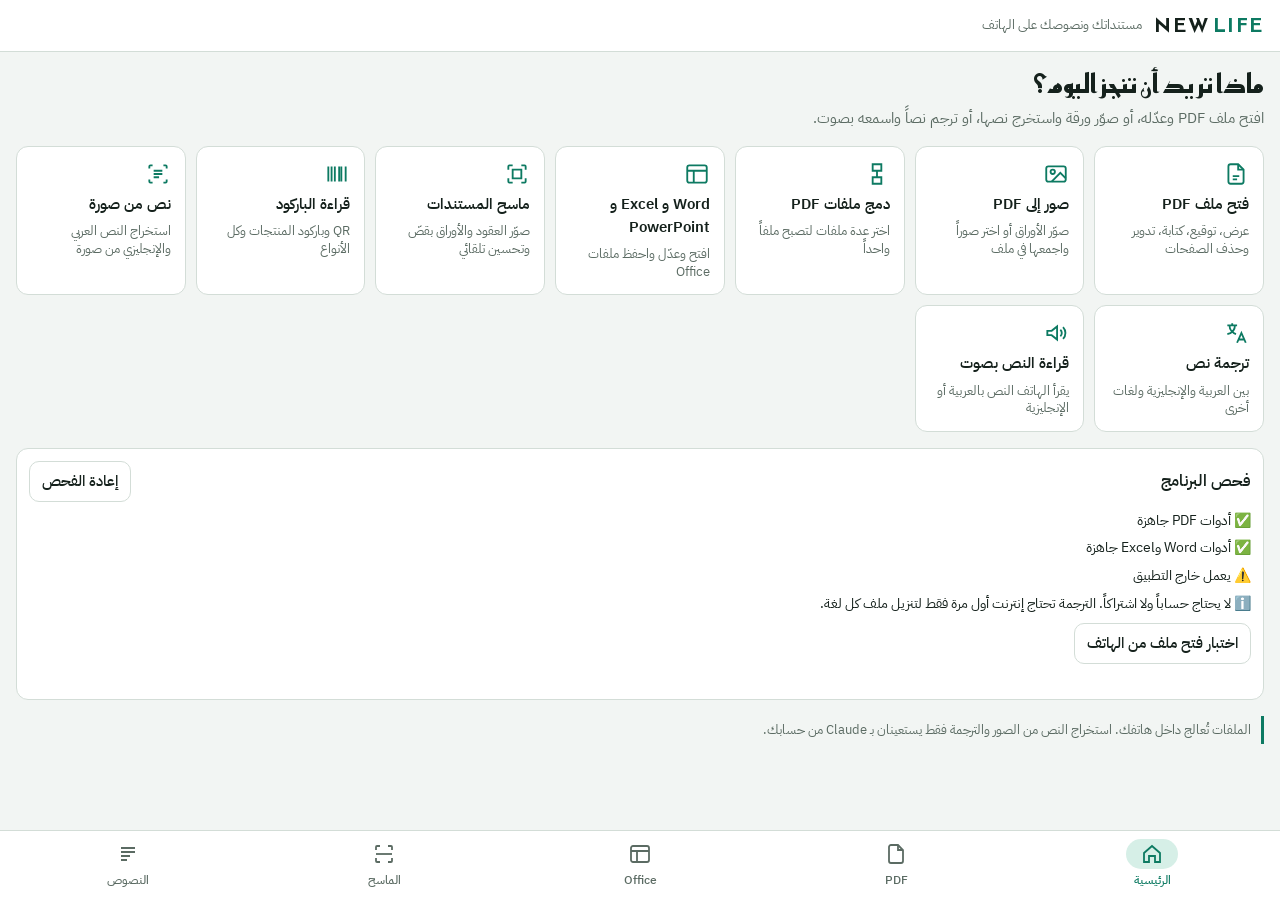
==== app/src/main/assets/web/index.html @ 7cd56fe1 "Add files via upload" ====
<!doctype html><html lang="ar" dir="rtl"><head><meta charset="utf-8"><meta name="viewport" content="width=device-width,initial-scale=1,viewport-fit=cover"><style>:root{padding-top:env(safe-area-inset-top,0px);padding-bottom:env(safe-area-inset-bottom,0px)}body{margin:0}img{max-width:100%}[hidden]{display:none!important}</style></head><body><title>NEW LIFE Mobile</title>
<link rel="stylesheet" href="fonts/fonts.css">
<style>
/* Layout: one-screen app shell — sticky header, scrolling workspace, bottom tab bar (thumb reach) */
:root{
  --bg:#f2f5f3; --surface:#ffffff; --sunken:#e6ece8; --line:#d3ddd7;
  --fg:#15211c; --muted:#5b6b63; --accent:#0d7a62; --accent-fg:#ffffff; --accent-soft:#d6efe7;
  --danger:#b4232c; --page-shadow:0 1px 3px rgba(16,40,30,.18);
  --f-display:"Reem Kufi","IBM Plex Sans Arabic",Tahoma,sans-serif;
  --f-body:"IBM Plex Sans Arabic","Segoe UI",Tahoma,Arial,sans-serif;
  --r:12px;
}
@media (prefers-color-scheme: dark){:root:not([data-theme="light"]){
  --bg:#0d1412; --surface:#16201d; --sunken:#1d2a26; --line:#2b3a35;
  --fg:#e6efeb; --muted:#97a9a1; --accent:#3cc3a3; --accent-fg:#06130f; --accent-soft:#163b31;
  --danger:#ff6b72; --page-shadow:0 1px 4px rgba(0,0,0,.6); color-scheme:dark}}
:root[data-theme="dark"]{
  --bg:#0d1412; --surface:#16201d; --sunken:#1d2a26; --line:#2b3a35;
  --fg:#e6efeb; --muted:#97a9a1; --accent:#3cc3a3; --accent-fg:#06130f; --accent-soft:#163b31;
  --danger:#ff6b72; --page-shadow:0 1px 4px rgba(0,0,0,.6); color-scheme:dark}
*,*::before,*::after{box-sizing:border-box}
html,body{height:100%}
body{direction:rtl;background:var(--bg);color:var(--fg);font-family:var(--f-body);font-size:15px;line-height:1.55;
  display:flex;flex-direction:column;overflow:hidden}
body::before{content:"";position:fixed;inset:0 0 auto;height:env(safe-area-inset-top,0px);z-index:10;background:var(--surface)}
button,input,select,textarea{font:inherit;color:inherit}
button{cursor:pointer}
:focus-visible{outline:2px solid var(--accent);outline-offset:2px}
.gut{padding-left:max(16px,env(safe-area-inset-left,0px));padding-right:max(16px,env(safe-area-inset-right,0px))}

header.top{position:sticky;top:env(safe-area-inset-top,0px);z-index:5;background:var(--surface);border-bottom:1px solid var(--line);
  padding-block:10px;display:flex;align-items:center;gap:12px}
.brand{font-family:var(--f-display);font-weight:700;font-size:20px;letter-spacing:.06em;white-space:nowrap}
.brand b{color:var(--accent);font-weight:700}
.top .sub{color:var(--muted);font-size:13px;min-width:0;overflow:hidden;text-overflow:ellipsis;white-space:nowrap;flex:1}

main{flex:1;overflow-y:auto;overflow-x:hidden;-webkit-overflow-scrolling:touch}
section.view{padding-block:16px 24px;display:flex;flex-direction:column;gap:16px}
h1{font-family:var(--f-display);font-weight:700;font-size:26px;line-height:1.25;margin:0;text-wrap:balance}
h2{font-size:16px;font-weight:600;margin:0}
.lead{color:var(--muted);margin:0;max-width:60ch}

nav.tabs{display:flex;background:var(--surface);border-top:1px solid var(--line);
  padding-bottom:env(safe-area-inset-bottom,0px);padding-left:env(safe-area-inset-left,0px);padding-right:env(safe-area-inset-right,0px)}
nav.tabs button{flex:1;border:0;background:none;padding:8px 4px 10px;display:flex;flex-direction:column;align-items:center;gap:2px;
  color:var(--muted);font-size:12px;font-weight:500}
nav.tabs button svg{width:24px;height:24px}
nav.tabs button[aria-selected="true"]{color:var(--accent)}
nav.tabs button[aria-selected="true"] .ic{background:var(--accent-soft)}
nav.tabs .ic{display:grid;place-items:center;width:52px;height:30px;border-radius:15px}

.grid{display:grid;grid-template-columns:repeat(auto-fill,minmax(150px,1fr));gap:10px}
.tile{display:flex;flex-direction:column;align-items:flex-start;gap:6px;text-align:start;background:var(--surface);border:1px solid var(--line);
  border-radius:var(--r);padding:14px;min-height:96px}
.tile svg{width:26px;height:26px;color:var(--accent)}
.tile strong{font-weight:600;font-size:15px}
.tile span{color:var(--muted);font-size:12.5px;line-height:1.4}
.tile:active{background:var(--sunken)}
.note{font-size:13px;color:var(--muted);border-inline-start:3px solid var(--accent);padding:4px 10px;margin:0}

.btn{border:1px solid var(--line);background:var(--surface);border-radius:10px;padding:8px 12px;display:inline-flex;align-items:center;gap:6px;
  font-weight:500;min-height:40px;white-space:nowrap}
.btn svg{width:18px;height:18px}
.btn.primary{background:var(--accent);color:var(--accent-fg);border-color:var(--accent)}
.btn.danger{color:var(--danger)}
.btn:disabled{opacity:.45;cursor:default}
.row{display:flex;flex-wrap:wrap;gap:8px;align-items:center}
.scrollrow{display:flex;gap:8px;overflow-x:auto;padding-bottom:2px;scrollbar-width:none}
.scrollrow::-webkit-scrollbar{display:none}

/* PDF workspace */
.docbar{position:sticky;top:0;z-index:4;background:var(--bg);padding-block:10px;display:flex;flex-direction:column;gap:8px;border-bottom:1px solid var(--line)}
.docmeta{display:flex;justify-content:space-between;gap:8px;font-size:13px;color:var(--muted);font-variant-numeric:tabular-nums}
.docmeta strong{color:var(--fg);font-weight:600;min-width:0;overflow:hidden;text-overflow:ellipsis;white-space:nowrap}
.pages{display:flex;flex-direction:column;gap:18px;padding-block:16px 120px;align-items:center}
.pg{position:relative;width:100%;max-width:820px}
.pg .sheet{position:relative;background:#fff;box-shadow:var(--page-shadow);border-radius:3px;overflow:hidden;width:100%;touch-action:pan-y}
.pg canvas{display:block;width:100%;height:auto}
.pg .ph{width:100%;background:var(--sunken)}
.pg .cap{display:flex;justify-content:space-between;align-items:center;margin-top:6px;font-size:12.5px;color:var(--muted);font-variant-numeric:tabular-nums}
.pg .pick{display:flex;align-items:center;gap:6px}
.pg .pick input{width:20px;height:20px;accent-color:var(--accent)}
.pg.selected .sheet{outline:3px solid var(--accent);outline-offset:2px}
.placing .sheet{cursor:crosshair}
.ov{position:absolute;border:1.5px dashed var(--accent);touch-action:none}
.ov img{width:100%;height:100%;display:block;pointer-events:none}
.ov .x,.ov .rs{position:absolute;width:26px;height:26px;border-radius:13px;background:var(--accent);color:var(--accent-fg);border:0;
  display:grid;place-items:center;font-size:15px;line-height:1;padding:0}
.ov .x{top:-13px;left:-13px}
.ov .rs{bottom:-13px;right:-13px;cursor:nwse-resize;touch-action:none}

.floatbar{position:fixed;left:0;right:0;bottom:calc(66px + env(safe-area-inset-bottom,0px));z-index:6;display:flex;justify-content:center;pointer-events:none}
.floatbar>div{pointer-events:auto;background:var(--surface);border:1px solid var(--line);border-radius:16px;box-shadow:0 6px 24px rgba(0,0,0,.18);
  padding:8px;display:flex;gap:6px;flex-wrap:wrap;justify-content:center;max-width:calc(100% - 32px)}
.floatbar .lbl{align-self:center;font-size:13px;color:var(--muted);padding-inline:6px}

.empty{display:flex;flex-direction:column;align-items:center;text-align:center;gap:12px;padding:40px 8px;color:var(--muted)}
.empty svg{width:64px;height:64px;color:var(--accent)}

/* Text workspace */
.pane{display:flex;flex-direction:column;gap:8px;background:var(--surface);border:1px solid var(--line);border-radius:var(--r);padding:12px}
.pane header{display:flex;justify-content:space-between;align-items:center;gap:8px}
.pane .tag{font-size:12px;color:var(--muted)}
textarea{width:100%;min-height:180px;resize:vertical;border:1px solid var(--line);border-radius:10px;background:var(--bg);padding:10px 12px;line-height:1.7;font-size:16px}
select,input[type=text],input[type=number]{border:1px solid var(--line);background:var(--surface);border-radius:10px;padding:8px 10px;min-height:40px;max-width:100%}
.status{font-size:13px;color:var(--muted);min-height:1.2em}

/* Sheets / dialogs */
.scrim{position:fixed;inset:0;background:rgba(5,15,11,.45);z-index:20;display:flex;align-items:flex-end;justify-content:center}
.sheetdlg{background:var(--surface);width:100%;max-width:640px;border-radius:18px 18px 0 0;max-height:88%;overflow:auto;
  padding-block:16px calc(16px + env(safe-area-inset-bottom,0px));display:flex;flex-direction:column;gap:14px}
.sheetdlg .grab{width:42px;height:5px;border-radius:3px;background:var(--line);align-self:center}
.sheetdlg .acts{display:flex;gap:8px;justify-content:flex-end;flex-wrap:wrap}
.toolgrid{display:grid;grid-template-columns:repeat(auto-fill,minmax(130px,1fr));gap:8px}
.toolgrid button{display:flex;flex-direction:column;gap:4px;align-items:flex-start;text-align:start;border:1px solid var(--line);
  background:var(--bg);border-radius:12px;padding:10px 12px;min-height:72px}
.toolgrid button svg{width:22px;height:22px;color:var(--accent)}
.toolgrid button small{color:var(--muted);font-size:11.5px;line-height:1.35}
.field{display:flex;flex-direction:column;gap:4px;font-size:13px;color:var(--muted)}
.field>*:not(span){color:var(--fg)}
.pad{background:#fff;border:1px dashed var(--line);border-radius:12px;width:100%;height:200px;touch-action:none;display:block}
.swatches{display:flex;gap:8px}
.swatches button{width:34px;height:34px;border-radius:17px;border:2px solid var(--line)}
.swatches button[aria-pressed="true"]{border-color:var(--fg)}

.toast{position:fixed;left:50%;transform:translateX(-50%);top:calc(64px + env(safe-area-inset-top,0px));z-index:30;background:var(--fg);color:var(--bg);
  padding:10px 16px;border-radius:12px;font-size:14px;max-width:calc(100% - 32px);box-shadow:0 6px 20px rgba(0,0,0,.25)}
.busy{position:fixed;inset:0;z-index:40;background:rgba(5,15,11,.5);display:grid;place-items:center}
.busy div{background:var(--surface);border-radius:14px;padding:18px 22px;display:flex;gap:12px;align-items:center;max-width:80%}
.spin{width:22px;height:22px;border-radius:50%;border:3px solid var(--accent-soft);border-top-color:var(--accent);animation:sp 0.8s linear infinite}
@keyframes sp{to{transform:rotate(360deg)}}
@media (prefers-reduced-motion:reduce){.spin{animation-duration:3s}}
.sr{position:absolute;width:1px;height:1px;overflow:hidden;clip:rect(0 0 0 0)}
.ov.on{border-style:solid;box-shadow:0 0 0 3px var(--accent-soft)}
.ov:not(.on) .x,.ov:not(.on) .rs,.ov:not(.on) .rt{display:none}
.ov .rt{position:absolute;width:26px;height:26px;border-radius:13px;background:var(--accent);color:var(--accent-fg);border:0;display:grid;place-items:center;font-size:15px;padding:0;
  top:-34px;left:50%;margin-left:-13px;touch-action:none;cursor:grab}
.segs{display:flex;background:var(--sunken);border-radius:12px;padding:3px;gap:3px}
.segs button{flex:1;border:0;background:none;border-radius:9px;padding:8px 4px;font-weight:500;font-size:14px;color:var(--muted)}
.segs button[aria-selected="true"]{background:var(--surface);color:var(--fg);box-shadow:0 1px 2px rgba(0,0,0,.12)}
.sigs{display:grid;grid-template-columns:repeat(auto-fill,minmax(130px,1fr));gap:8px}
.sigitem{position:relative;background:#fff;border:1.5px solid var(--line);border-radius:12px;height:76px;display:grid;place-items:center;padding:8px}
.sigitem img{max-height:100%;max-width:100%}
.sigitem.on{border-color:var(--accent);box-shadow:0 0 0 3px var(--accent-soft)}
.sigitem .x{position:absolute;top:4px;left:4px;width:24px;height:24px;border-radius:12px;border:0;background:var(--sunken);color:var(--fg);padding:0}
.fonts{display:grid;grid-template-columns:repeat(auto-fill,minmax(140px,1fr));gap:8px}
.fonts button{background:#fff;border:1.5px solid var(--line);border-radius:12px;min-height:70px;font-size:30px;line-height:1.2;padding:6px;overflow:hidden}
.fonts button[aria-pressed="true"]{border-color:var(--accent);box-shadow:0 0 0 3px var(--accent-soft)}
.sigprev{background:#fff;border:1px dashed var(--line);border-radius:12px;min-height:90px;display:grid;place-items:center;color:#666;padding:8px}
.sigprev img{max-height:120px}
input[type=range]{accent-color:var(--accent);width:100%}
/* Office */
.wbar{position:sticky;top:0;z-index:3;background:var(--bg);padding-block:8px;display:flex;flex-direction:column;gap:8px;border-bottom:1px solid var(--line)}
.tb{display:flex;gap:4px;overflow-x:auto;scrollbar-width:none}
.tb::-webkit-scrollbar{display:none}
.tb button{min-width:40px;height:40px;border:1px solid var(--line);background:var(--surface);border-radius:9px;font-weight:600;padding:0 8px;white-space:nowrap}
.paper{background:#fff;color:#111;box-shadow:var(--page-shadow);border-radius:3px;padding:28px 22px;min-height:60vh;line-height:1.7;font-size:16px;outline:none;overflow-wrap:anywhere}
.paper img{max-width:100%;height:auto}
.paper table{border-collapse:collapse;width:100%;margin:8px 0}
.paper td,.paper th{border:1px solid #999;padding:4px 6px;min-width:40px}
.paper h1{font-size:24px;margin:.4em 0}.paper h2{font-size:20px;margin:.4em 0}
.gridwrap{overflow:auto;max-height:65vh;border:1px solid var(--line);border-radius:10px;background:var(--surface)}
#grid{border-collapse:collapse;font-size:14px;font-variant-numeric:tabular-nums}
#grid th{position:sticky;background:var(--sunken);color:var(--muted);font-weight:500;padding:4px 8px;border:1px solid var(--line);z-index:1}
#grid thead th{top:0}
#grid tbody th{right:0}
#grid td{border:1px solid var(--line);padding:6px 8px;min-width:84px;max-width:240px;white-space:pre-wrap;outline:none}
#grid td.n{text-align:left;direction:ltr}
#grid td:focus{box-shadow:inset 0 0 0 2px var(--accent);background:var(--accent-soft)}
#sheetTabs{display:flex;gap:6px;overflow-x:auto}
#sheetTabs button{border:1px solid var(--line);background:var(--surface);border-radius:8px;padding:6px 12px;white-space:nowrap}
#sheetTabs button[aria-selected="true"]{background:var(--accent);color:var(--accent-fg);border-color:var(--accent)}
.slides{display:flex;flex-direction:column;gap:16px}
.slide canvas{width:100%;height:auto;display:block;box-shadow:var(--page-shadow);border-radius:3px;background:#fff}
.slide .cap{margin-top:6px;font-size:12.5px;color:var(--muted)}
/* Scanner */
.scanpgs{display:grid;grid-template-columns:repeat(auto-fill,minmax(120px,1fr));gap:12px}
.scanpg canvas{width:100%;height:auto;display:block;background:#fff;box-shadow:var(--page-shadow);border-radius:3px}
.scanpg .cap{display:flex;justify-content:space-between;align-items:center;margin-top:6px;font-size:13px;color:var(--muted)}
.mini{width:30px;height:30px;border-radius:8px;border:1px solid var(--line);background:var(--surface);padding:0}
.crop{position:fixed;inset:0;z-index:25;background:#0b0f0e;color:#f2f5f3;display:flex;flex-direction:column;
  padding-top:env(safe-area-inset-top,0px);padding-bottom:env(safe-area-inset-bottom,0px)}
.crop .btn{background:#1c2422;border-color:#2e3936;color:#f2f5f3}
.crop .btn.primary{background:#3cc3a3;border-color:#3cc3a3;color:#06130f}
.crop .btn[aria-pressed="true"]{background:#3cc3a3;color:#06130f;border-color:#3cc3a3}
.crop-top{display:flex;justify-content:space-between;align-items:center;padding-block:10px}
.crop-stage{flex:1;position:relative;display:grid;place-items:center;min-height:0}
.crop-stage canvas,.crop-stage svg{grid-area:1/1}
.crop-stage svg{touch-action:none;overflow:visible}
.qpoly{fill:rgba(60,195,163,.18);stroke:#3cc3a3;stroke-width:2}
.qpt{fill:rgba(60,195,163,.35);stroke:#fff;stroke-width:3;cursor:grab}
.crop-bottom{padding-block:10px;display:flex;flex-direction:column;gap:6px}
.crop-hint{font-size:12.5px;color:#9fb0aa;text-align:center}
.bcres{background:var(--surface);border:1px solid var(--line);border-radius:var(--r);padding:12px;display:flex;flex-direction:column;gap:8px}
.bctext{font-size:17px;font-weight:500;overflow-wrap:anywhere;user-select:text}
.chip{display:inline-block;background:var(--accent-soft);color:var(--accent);font-weight:600;font-size:12px;padding:2px 10px;border-radius:20px}
.kv{display:flex;justify-content:space-between;gap:8px;font-size:14px;border-top:1px solid var(--line);padding-top:6px}
.kv span{color:var(--muted)}
.big{display:flex;gap:10px}
.big .btn{flex:1;min-height:56px;justify-content:center;font-size:16px}
</style>

<header class="top gut">
  <div class="brand">NEW <b>LIFE</b></div>
  <div class="sub" id="topSub">مستنداتك ونصوصك على الهاتف</div>
</header>

<main id="main">
  <!-- الرئيسية -->
  <section class="view gut" id="v-home" data-view="home">
    <div style="display:flex;flex-direction:column;gap:6px">
      <h1>ماذا تريد أن تنجز اليوم؟</h1>
      <p class="lead">افتح ملف PDF وعدّله، أو صوّر ورقة واستخرج نصها، أو ترجم نصاً واسمعه بصوت.</p>
    </div>
    <div class="grid">
      <button class="tile" data-act="openPdf"><svg viewBox="0 0 24 24" fill="none" stroke="currentColor" stroke-width="1.7"><path d="M14 3H7a2 2 0 0 0-2 2v14a2 2 0 0 0 2 2h10a2 2 0 0 0 2-2V8z"/><path d="M14 3v5h5"/><path d="M9 14h6M9 17h4"/></svg><strong>فتح ملف PDF</strong><span>عرض، توقيع، كتابة، تدوير وحذف الصفحات</span></button>
      <button class="tile" data-act="imagesToPdf"><svg viewBox="0 0 24 24" fill="none" stroke="currentColor" stroke-width="1.7"><rect x="3" y="5" width="18" height="14" rx="2"/><circle cx="9" cy="10" r="2"/><path d="m21 16-5-5-8 8"/></svg><strong>صور إلى PDF</strong><span>صوّر الأوراق أو اختر صوراً واجمعها في ملف</span></button>
      <button class="tile" data-act="mergePdf"><svg viewBox="0 0 24 24" fill="none" stroke="currentColor" stroke-width="1.7"><path d="M8 3h8v6H8zM8 15h8v6H8z"/><path d="M12 9v6"/></svg><strong>دمج ملفات PDF</strong><span>اختر عدة ملفات لتصبح ملفاً واحداً</span></button>
      <button class="tile" data-act="openOffice"><svg viewBox="0 0 24 24" fill="none" stroke="currentColor" stroke-width="1.7"><rect x="3" y="4" width="18" height="16" rx="2"/><path d="M3 9h18M9 9v11"/></svg><strong>Word و Excel و PowerPoint</strong><span>افتح وعدّل واحفظ ملفات Office</span></button>
      <button class="tile" data-act="goScan"><svg viewBox="0 0 24 24" fill="none" stroke="currentColor" stroke-width="1.7"><path d="M4 8V5a1 1 0 0 1 1-1h3M16 4h3a1 1 0 0 1 1 1v3M20 16v3a1 1 0 0 1-1 1h-3M8 20H5a1 1 0 0 1-1-1v-3"/><path d="M8 8h8v8H8z"/></svg><strong>ماسح المستندات</strong><span>صوّر العقود والأوراق بقصّ وتحسين تلقائي</span></button>
      <button class="tile" data-act="goBarcode"><svg viewBox="0 0 24 24" fill="none" stroke="currentColor" stroke-width="1.7"><path d="M4 5v14M7 5v14M10 5v14M14 5v14M16 5v14M20 5v14"/></svg><strong>قراءة الباركود</strong><span>QR وباركود المنتجات وكل الأنواع</span></button>
      <button class="tile" data-act="ocrImage"><svg viewBox="0 0 24 24" fill="none" stroke="currentColor" stroke-width="1.7"><path d="M4 7V5a1 1 0 0 1 1-1h2M17 4h2a1 1 0 0 1 1 1v2M20 17v2a1 1 0 0 1-1 1h-2M7 20H5a1 1 0 0 1-1-1v-2"/><path d="M8 9h8M8 12h8M8 15h5"/></svg><strong>نص من صورة</strong><span>استخراج النص العربي والإنجليزي من صورة</span></button>
      <button class="tile" data-act="goTranslate"><svg viewBox="0 0 24 24" fill="none" stroke="currentColor" stroke-width="1.7"><path d="M4 5h9M8.5 3v2M6 5c0 4 3 7 6 8M11 5c0 4-3 7-7 8"/><path d="m13 21 4-9 4 9M14.5 18h5"/></svg><strong>ترجمة نص</strong><span>بين العربية والإنجليزية ولغات أخرى</span></button>
      <button class="tile" data-act="goSpeak"><svg viewBox="0 0 24 24" fill="none" stroke="currentColor" stroke-width="1.7"><path d="M4 10v4h4l5 4V6L8 10z"/><path d="M16 9a4 4 0 0 1 0 6M18.5 6.5a8 8 0 0 1 0 11"/></svg><strong>قراءة النص بصوت</strong><span>يقرأ الهاتف النص بالعربية أو الإنجليزية</span></button>
    </div>
    <div class="pane" id="diag">
      <header><h2>فحص البرنامج</h2><button class="btn" data-act="diagRun">إعادة الفحص</button></header>
      <div id="diagList" style="display:flex;flex-direction:column;gap:6px;font-size:14px"></div>
      <label class="btn" for="fTest" style="align-self:flex-start">اختبار فتح ملف من الهاتف</label>
      <input type="file" id="fTest" class="sr">
      <div class="status" id="diagFile"></div>
    </div>
    <p class="note">الملفات تُعالج داخل هاتفك. استخراج النص من الصور والترجمة فقط يستعينان بـ Claude من حسابك.</p>
  </section>

  <!-- PDF -->
  <section class="view" id="v-pdf" data-view="pdf" hidden style="padding-top:0;gap:0">
    <div class="docbar gut">
      <div class="docmeta"><strong id="docName">—</strong><span id="docInfo"></span></div>
      <div class="scrollrow">
        <button class="btn" data-act="openPdf"><svg viewBox="0 0 24 24" fill="none" stroke="currentColor" stroke-width="1.8"><path d="M3 7h6l2 2h10v10H3z"/></svg>فتح</button>
        <button class="btn primary" data-act="savePdf" id="bSave"><svg viewBox="0 0 24 24" fill="none" stroke="currentColor" stroke-width="1.8"><path d="M12 4v11M7 10l5 5 5-5M5 20h14"/></svg>حفظ</button>
        <button class="btn" data-act="tools"><svg viewBox="0 0 24 24" fill="none" stroke="currentColor" stroke-width="1.8"><circle cx="5" cy="12" r="1.6"/><circle cx="12" cy="12" r="1.6"/><circle cx="19" cy="12" r="1.6"/></svg>أدوات</button>
        <button class="btn" data-act="addText"><svg viewBox="0 0 24 24" fill="none" stroke="currentColor" stroke-width="1.8"><path d="M5 6V4h14v2M12 4v16M9 20h6"/></svg>نص</button>
        <button class="btn" data-act="signature"><svg viewBox="0 0 24 24" fill="none" stroke="currentColor" stroke-width="1.8"><path d="M3 17c3-6 5-10 7-10s-1 9 2 9 3-5 5-5 1 4 4 4"/><path d="M3 21h18"/></svg>توقيع</button>
        <button class="btn" data-act="undo" id="bUndo" disabled><svg viewBox="0 0 24 24" fill="none" stroke="currentColor" stroke-width="1.8"><path d="M9 14 4 9l5-5"/><path d="M4 9h10a6 6 0 0 1 0 12h-3"/></svg>تراجع</button>
      </div>
    </div>
    <div class="pages gut" id="pages"></div>
  </section>

  <!-- Office -->
  <section class="view" id="v-office" data-view="office" hidden style="padding-top:0;gap:0">
    <div class="wbar gut">
      <div class="docmeta"><strong id="ofName">Word · Excel · PowerPoint</strong></div>
      <div class="scrollrow">
        <button class="btn" data-act="openOffice">فتح ملف</button>
        <button class="btn" data-act="newWord">مستند Word جديد</button>
        <button class="btn" data-act="newExcel">جدول Excel جديد</button>
      </div>
    </div>
    <div class="gut" style="padding-block:14px 120px;display:flex;flex-direction:column;gap:12px">
      <div id="of-none" class="empty"><svg viewBox="0 0 24 24" fill="none" stroke="currentColor" stroke-width="1.3"><rect x="3" y="4" width="18" height="16" rx="2"/><path d="M3 9h18M9 9v11"/></svg>
        <div>افتح ملف Word (docx) أو Excel (xlsx، xls، csv) أو PowerPoint (pptx)</div><button class="btn primary" data-act="openOffice">فتح ملف</button></div>
      <div id="of-word" hidden style="display:flex;flex-direction:column;gap:10px">
        <div class="tb" role="toolbar" aria-label="تنسيق">
          <button data-act="wUndo" aria-label="تراجع">↶</button><button data-act="wRedo" aria-label="إعادة">↷</button>
          <button data-act="wB"><b>B</b></button><button data-act="wI"><i>I</i></button><button data-act="wU"><u>U</u></button>
          <button data-act="wH1">عنوان</button><button data-act="wH2">عنوان فرعي</button><button data-act="wP">عادي</button>
          <button data-act="wBig">A+</button><button data-act="wSmall">A−</button>
          <button data-act="wR">يمين</button><button data-act="wC">وسط</button><button data-act="wL">يسار</button>
          <button data-act="wUL">• قائمة</button><button data-act="wOL">1. قائمة</button>
          <button data-act="wBlack" aria-label="أسود"><span style="color:#111">●</span></button><button data-act="wBlue" aria-label="أزرق"><span style="color:#1d4ed8">●</span></button><button data-act="wRed" aria-label="أحمر"><span style="color:#b91c1c">●</span></button>
          <button data-act="wTable">جدول</button><button data-act="wImg">صورة</button>
        </div>
        <div id="wordEd" class="paper" contenteditable="true" dir="auto" spellcheck="true"></div>
        <div class="row"><button class="btn primary" data-act="saveWord">حفظ</button><button class="btn" data-act="wordToText">إلى قسم النصوص</button></div>
      </div>
      <div id="of-excel" hidden style="display:flex;flex-direction:column;gap:10px">
        <div id="sheetTabs"></div>
        <div class="docmeta"><span id="gridInfo"></span><span>اضغط على أي خلية لتعديلها</span></div>
        <div class="gridwrap"><table id="grid"></table></div>
        <div class="row"><button class="btn" id="gridMore" data-act="gridMore" hidden>عرض صفوف أكثر</button>
          <button class="btn primary" data-act="saveExcel">حفظ</button><button class="btn" data-act="gridAddRow">+ صف</button><button class="btn" data-act="gridAddCol">+ عمود</button></div>
      </div>
      <div id="of-ppt" hidden style="display:flex;flex-direction:column;gap:10px">
        <p class="note">عرض الشرائح للقراءة. الحركات والتأثيرات وبعض الأشكال لا تظهر.</p>
        <div class="row"><button class="btn primary" data-act="pptPdf">حفظ كـ PDF</button><button class="btn" data-act="pptOpenPdf">فتح في محرر PDF</button><button class="btn" data-act="pptText">النص إلى قسم النصوص</button></div>
        <div class="slides" id="slides"></div>
      </div>
    </div>
  </section>

  <!-- الماسح -->
  <section class="view gut" id="v-scan" data-view="scan" hidden>
    <div class="segs" id="scanSeg" role="tablist"><button data-m="doc" aria-selected="true">مسح مستند</button><button data-m="bc" aria-selected="false">قراءة باركود</button></div>
    <div id="sc-doc" style="display:flex;flex-direction:column;gap:14px">
      <div class="big"><button class="btn primary" data-act="scanCam">📷 تصوير صفحة</button><button class="btn" data-act="scanGal">🖼 من المعرض</button></div>
      <p class="lead" id="scanEmpty">ضع الورقة على سطح داكن وصوّرها من الأعلى. يقصّ البرنامج حوافها ويعدّل ميلها ويحسّن وضوحها، ثم تجمع كل الصفحات في ملف PDF واحد.</p>
      <div class="scanpgs" id="scanPages"></div>
      <div id="scanActs" hidden style="display:flex;flex-direction:column;gap:8px">
        <div class="row"><button class="btn primary" data-act="scanSave">حفظ PDF</button><button class="btn" data-act="scanToEditor">فتح للتوقيع والتعديل</button>
        <button class="btn" data-act="scanOcr">استخراج النص</button><button class="btn" data-act="scanImages">حفظ كصور</button><button class="btn danger" data-act="scanClear">بدء من جديد</button></div>
      </div>
    </div>
    <div id="sc-bc" hidden style="display:flex;flex-direction:column;gap:14px">
      <div class="big"><button class="btn primary" data-act="bcCam">📷 صوّر الباركود</button><button class="btn" data-act="bcGal">🖼 من صورة</button></div>
      <p class="lead">يقرأ QR وباركود المنتجات (EAN، UPC) وCode 128 وCode 39 وData Matrix وPDF417 وغيرها. اجعل الباركود في وسط الصورة وواضحاً.</p>
      <div id="bcNow" style="display:flex;flex-direction:column;gap:10px"></div>
      <div id="bcHistWrap" hidden style="display:flex;flex-direction:column;gap:10px"><div class="row" style="justify-content:space-between"><h2>السجل</h2><button class="btn" data-act="bcClear">مسح السجل</button></div><div id="bcHist" style="display:flex;flex-direction:column;gap:10px"></div></div>
    </div>
  </section>

  <!-- النصوص -->
  <section class="view gut" id="v-text" data-view="text" hidden>
    <div class="pane">
      <header><h2>النص</h2><span class="tag" id="srcTag">مثال للتجربة — اكتب أو الصق نصك</span></header>
      <textarea id="srcText" dir="auto" aria-label="النص"></textarea>
      <div class="scrollrow">
        <button class="btn" data-act="ocrImage"><svg viewBox="0 0 24 24" fill="none" stroke="currentColor" stroke-width="1.8"><rect x="3" y="6" width="18" height="13" rx="2"/><circle cx="12" cy="12.5" r="3.2"/><path d="M8 6l1.5-2h5L16 6"/></svg>من صورة</button>
        <button class="btn" data-act="textFromPdf"><svg viewBox="0 0 24 24" fill="none" stroke="currentColor" stroke-width="1.8"><path d="M14 3H7a2 2 0 0 0-2 2v14a2 2 0 0 0 2 2h10a2 2 0 0 0 2-2V8z"/><path d="M14 3v5h5"/></svg>من PDF</button>
        <button class="btn" data-act="speakSrc"><svg viewBox="0 0 24 24" fill="none" stroke="currentColor" stroke-width="1.8"><path d="M4 10v4h4l5 4V6L8 10z"/><path d="M16 9a4 4 0 0 1 0 6"/></svg>استماع</button>
        <button class="btn" data-act="copySrc"><svg viewBox="0 0 24 24" fill="none" stroke="currentColor" stroke-width="1.8"><rect x="8" y="8" width="12" height="12" rx="2"/><path d="M16 8V5a1 1 0 0 0-1-1H5a1 1 0 0 0-1 1v10a1 1 0 0 0 1 1h3"/></svg>نسخ</button>
        <button class="btn" data-act="saveSrc"><svg viewBox="0 0 24 24" fill="none" stroke="currentColor" stroke-width="1.8"><path d="M12 4v11M7 10l5 5 5-5M5 20h14"/></svg>حفظ</button>
        <button class="btn danger" data-act="clearSrc">مسح</button>
      </div>
      <div class="status" id="srcStatus"></div>
    </div>
    <div class="pane" id="trPane">
      <header><h2>الترجمة</h2>
        <label class="row" style="gap:6px"><span class="tag">إلى</span>
          <select id="trLang" aria-label="لغة الترجمة"></select></label></header>
      <div class="row">
        <button class="btn primary" data-act="translate" id="bTranslate"><svg viewBox="0 0 24 24" fill="none" stroke="currentColor" stroke-width="1.8"><path d="M4 5h9M8.5 3v2M6 5c0 4 3 7 6 8M11 5c0 4-3 7-7 8"/><path d="m13 21 4-9 4 9M14.5 18h5"/></svg>ترجم</button>
        <button class="btn" data-act="stopTr" id="bStopTr" hidden>إيقاف</button>
      </div>
      <textarea id="outText" dir="auto" aria-label="الترجمة" placeholder="ستظهر الترجمة هنا"></textarea>
      <div class="scrollrow">
        <button class="btn" data-act="speakOut">استماع</button>
        <button class="btn" data-act="copyOut">نسخ</button>
        <button class="btn" data-act="saveOut">حفظ</button>
        <button class="btn" data-act="swap">تبديل مع النص</button>
      </div>
      <div class="status" id="trStatus"></div>
    </div>
  </section>
</main>

<nav class="tabs" role="tablist" aria-label="الأقسام">
  <button role="tab" data-tab="home" aria-selected="true"><span class="ic"><svg viewBox="0 0 24 24" fill="none" stroke="currentColor" stroke-width="1.8"><path d="M4 11 12 4l8 7v9h-5v-6H9v6H4z"/></svg></span>الرئيسية</button>
  <button role="tab" data-tab="pdf" aria-selected="false"><span class="ic"><svg viewBox="0 0 24 24" fill="none" stroke="currentColor" stroke-width="1.8"><path d="M14 3H7a2 2 0 0 0-2 2v14a2 2 0 0 0 2 2h10a2 2 0 0 0 2-2V8z"/><path d="M14 3v5h5"/></svg></span>PDF</button>
  <button role="tab" data-tab="office" aria-selected="false"><span class="ic"><svg viewBox="0 0 24 24" fill="none" stroke="currentColor" stroke-width="1.8"><rect x="3" y="4" width="18" height="16" rx="2"/><path d="M3 9h18M9 9v11"/></svg></span>Office</button>
  <button role="tab" data-tab="scan" aria-selected="false"><span class="ic"><svg viewBox="0 0 24 24" fill="none" stroke="currentColor" stroke-width="1.8"><path d="M4 8V5a1 1 0 0 1 1-1h3M16 4h3a1 1 0 0 1 1 1v3M20 16v3a1 1 0 0 1-1 1h-3M8 20H5a1 1 0 0 1-1-1v-3"/><path d="M4 12h16"/></svg></span>الماسح</button>
  <button role="tab" data-tab="text" aria-selected="false"><span class="ic"><svg viewBox="0 0 24 24" fill="none" stroke="currentColor" stroke-width="1.8"><path d="M5 6h14M5 10h14M5 14h9M5 18h6"/></svg></span>النصوص</button>
</nav>

<div class="floatbar" id="selBar" hidden><div>
  <span class="lbl" id="selCount"></span>
  <button class="btn" data-act="rotSel">تدوير</button>
  <button class="btn" data-act="upSel">↑ لأعلى</button>
  <button class="btn" data-act="downSel">↓ لأسفل</button>
  <button class="btn" data-act="extractSel">حفظ كملف</button>
  <button class="btn danger" data-act="delSel">حذف</button>
  <button class="btn" data-act="clearSel">إلغاء</button>
</div></div>
<div class="floatbar" id="ovBar" hidden><div>
  <span class="lbl" id="ovHint"></span>
  <button class="btn" data-act="ovEdit" id="bOvEdit" hidden>تعديل النص</button>
  <button class="btn" data-act="ovAll" id="bOvAll" hidden>على كل الصفحات</button>
  <button class="btn" data-act="ovDate" id="bOvDate" hidden>+ التاريخ</button>
  <button class="btn primary" data-act="applyOv">تثبيت في الملف</button>
  <button class="btn" data-act="cancelOv">إلغاء</button>
</div></div>

<input type="file" id="fPdf" accept="application/pdf,.pdf" class="sr">
<input type="file" id="fMerge" accept="application/pdf,.pdf,image/*" multiple class="sr">
<input type="file" id="fImgs" accept="image/*" multiple class="sr">
<input type="file" id="fOcr" accept="image/*" class="sr">
<input type="file" id="fCam" accept="image/*" capture="environment" class="sr">
<input type="file" id="fSig" accept="image/*" class="sr">
<input type="file" id="fImgs1" accept="image/*" class="sr">
<input type="file" id="fOffice" accept=".docx,.xlsx,.xlsm,.xls,.csv,.ods,.pptx,.txt,.doc,.ppt,application/vnd.openxmlformats-officedocument.wordprocessingml.document,application/vnd.openxmlformats-officedocument.spreadsheetml.sheet,application/vnd.openxmlformats-officedocument.presentationml.presentation,application/vnd.ms-excel,text/csv" class="sr">

<script src="lib/pdf.min.js"></script>
<script src="lib/pdf.worker.min.js"></script>
<script src="lib/pdf-lib.min.js"></script>
<script src="lib/jszip.min.js"></script>
<script>
"use strict";
window.addEventListener("error", e => { try { toast("خطأ: " + (e.message || "غير معروف"), 6000); } catch (x) {} });
window.addEventListener("unhandledrejection", e => { try { toast("خطأ: " + (e.reason?.message || e.reason || "غير معروف"), 6000); } catch (x) {} });
document.documentElement.setAttribute("dir", "rtl");
document.documentElement.setAttribute("lang", "ar");
const $ = (s, r = document) => r.querySelector(s);
const $$ = (s, r = document) => [...r.querySelectorAll(s)];
const AR = /[؀-ۿ]/;
const { PDFDocument, degrees } = window.PDFLib || {};

/* ───────── حالة التطبيق ───────── */
const S = {
  bytes: null, name: "", pdf: null, sizes: [], sel: new Set(), undo: [],
  overlays: [], placing: null, active: null, sample: false, renderTok: 0
};
let caps = { downloads: null, sample: null, images: null };

/* ───────── أدوات مساعدة للواجهة ───────── */
function toast(msg, ms = 2600) {
  const t = document.createElement("div");
  t.className = "toast"; t.textContent = msg; document.body.append(t);
  setTimeout(() => t.remove(), ms);
}
let busyEl = null;
function busy(msg) {
  if (!msg) { busyEl?.remove(); busyEl = null; return; }
  if (!busyEl) { busyEl = document.createElement("div"); busyEl.className = "busy"; busyEl.innerHTML = '<div><span class="spin"></span><span></span></div>'; document.body.append(busyEl); }
  busyEl.querySelector("span:last-child").textContent = msg;
}
const tick = () => new Promise(r => setTimeout(r, 0));

function sheet(build) {
  return new Promise(resolve => {
    const scrim = document.createElement("div"); scrim.className = "scrim";
    const box = document.createElement("div"); box.className = "sheetdlg gut";
    box.innerHTML = '<div class="grab"></div>';
    scrim.append(box); document.body.append(scrim);
    const close = v => { scrim.remove(); resolve(v); };
    scrim.addEventListener("click", e => { if (e.target === scrim) close(null); });
    build(box, close);
  });
}
function confirmSheet(title, text, okLabel = "نعم", danger = false) {
  return sheet((b, close) => {
    b.insertAdjacentHTML("beforeend", `<h2></h2><p class="lead"></p><div class="acts"><button class="btn" data-v="0">إلغاء</button><button class="btn ${danger ? "danger" : "primary"}" data-v="1"></button></div>`);
    b.querySelector("h2").textContent = title; b.querySelector("p").textContent = text;
    b.querySelector('[data-v="1"]').textContent = okLabel;
    b.querySelectorAll("[data-v]").forEach(x => x.onclick = () => close(x.dataset.v === "1"));
  });
}
function pickFiles(input) {
  return new Promise(res => {
    input.value = "";
    input.onchange = () => res([...input.files]);
    input.click();
  });
}

/* ───────── الحفظ إلى الهاتف ───────── */
async function saveFile(filename, data) {
  if (!caps.downloads) { toast("الحفظ غير متاح في هذا العرض. افتح الصفحة من تطبيق Claude أو المتصفح."); return false; }
  try {
    const r = await caps.downloads.save({ filename, data });
    if (r?.status === "saved") toast("تم الحفظ: " + filename);
    return true;
  } catch (e) {
    const m = { declined: "لم يتم الحفظ", rate_limited: "انتظر قليلاً ثم أعد المحاولة", too_large: "الملف أكبر من المسموح للحفظ هنا" }[e?.code];
    toast(m || "تعذر الحفظ: " + (e?.message || e?.code || ""));
    return false;
  }
}
const baseName = n => (n || "مستند").replace(/\.[^.]+$/, "");

/* ───────── التبويبات ───────── */
const SUBS = { home: "مستنداتك ونصوصك على الهاتف", pdf: "محرر PDF", office: "Word · Excel · PowerPoint", scan: "ماسح المستندات والباركود", text: "استخراج النصوص والترجمة والقراءة" };
const scrollPos = {};
let curTab = null;
function showTab(t) {
  if (curTab) scrollPos[curTab] = $("#main").scrollTop;
  curTab = t;
  $$("[data-view]").forEach(v => v.hidden = v.dataset.view !== t);
  $$("nav.tabs button").forEach(b => b.setAttribute("aria-selected", b.dataset.tab === t));
  $("#topSub").textContent = SUBS[t];
  $("#selBar").hidden = !(t === "pdf" && S.sel.size);
  $("#ovBar").hidden = !(t === "pdf" && (S.overlays.length || S.placing));
  $("#main").scrollTop = scrollPos[t] || 0;
  try { localStorage.setItem("nl_tab", t); } catch (e) {}
}
$$("nav.tabs button").forEach(b => b.onclick = () => showTab(b.dataset.tab));

/* ───────── عرض PDF ───────── */
async function loadBytes(bytes, name, { keepUndo = false, sample = false } = {}) {
  if (!window.pdfjsLib) { toast("تعذر تحميل مكتبة PDF. تحقق من الإنترنت ثم أعد فتح الصفحة."); return; }
  if (!keepUndo) S.undo = [];
  S.bytes = bytes; S.name = name; S.sample = sample;
  S.sel.clear(); S.overlays = []; S.placing = null; S.active = null;
  try { S.pdf?.destroy(); } catch (e) {}
  S.pdf = await pdfjsLib.getDocument({ data: bytes.slice(), isEvalSupported: false }).promise;
  S.sizes = [];
  for (let i = 1; i <= S.pdf.numPages; i++) {
    const p = await S.pdf.getPage(i);
    const vp = p.getViewport({ scale: 1 });
    S.sizes.push([vp.width, vp.height]);
    if (i % 50 === 0) await tick();
  }
  buildPages();
  updateBars();
}
let io = null;
function buildPages() {
  const box = $("#pages"); box.innerHTML = "";
  io?.disconnect();
  const tok = ++S.renderTok;
  io = new IntersectionObserver(ents => {
    for (const e of ents) {
      const pg = e.target, i = +pg.dataset.i;
      if (e.isIntersecting) { if (!pg.dataset.r) renderPage(pg, i, tok); }
      else if (pg.dataset.r) { const c = pg.querySelector("canvas"); if (c) { c.width = c.height = 0; c.remove(); } delete pg.dataset.r; pg.querySelector(".ph").hidden = false; }
    }
  }, { root: $("#main"), rootMargin: "1200px 0px" });
  S.sizes.forEach(([w, h], i) => {
    const pg = document.createElement("div"); pg.className = "pg"; pg.dataset.i = i;
    pg.innerHTML = `<div class="sheet"><div class="ph" style="aspect-ratio:${w}/${h}"></div></div>
      <div class="cap"><span>صفحة ${i + 1} من ${S.sizes.length}</span>
      <label class="pick"><input type="checkbox" id="pk${i}" aria-label="تحديد الصفحة ${i + 1}">تحديد</label></div>`;
    pg.querySelector("input").onchange = e => { e.target.checked ? S.sel.add(i) : S.sel.delete(i); pg.classList.toggle("selected", e.target.checked); updateBars(); };
    pg.querySelector(".sheet").addEventListener("click", ev => onSheetTap(ev, i, pg));
    box.append(pg); io.observe(pg);
  });
  if (!S.sizes.length) emptyPdf();
  $("#docName").textContent = S.name || "—";
  $("#docInfo").textContent = S.sizes.length ? `${S.sizes.length} صفحة${S.sample ? " · ملف تجريبي" : ""}` : "";
}
function emptyPdf() {
  $("#pages").innerHTML = `<div class="empty"><svg viewBox="0 0 24 24" fill="none" stroke="currentColor" stroke-width="1.3"><path d="M14 3H7a2 2 0 0 0-2 2v14a2 2 0 0 0 2 2h10a2 2 0 0 0 2-2V8z"/><path d="M14 3v5h5"/></svg><div>لا يوجد ملف مفتوح</div><button class="btn primary" data-act="openPdf">فتح ملف PDF</button></div>`;
}
async function renderPage(pg, i, tok) {
  pg.dataset.r = "1";
  try {
    const page = await S.pdf.getPage(i + 1);
    if (tok !== S.renderTok) return;
    const w = pg.clientWidth || 360;
    const dpr = Math.min(2.5, window.devicePixelRatio || 1);
    const vp1 = page.getViewport({ scale: 1 });
    const vp = page.getViewport({ scale: (w / vp1.width) * dpr });
    const c = document.createElement("canvas"); c.width = Math.round(vp.width); c.height = Math.round(vp.height);
    await page.render({ canvasContext: c.getContext("2d", { alpha: false }), viewport: vp }).promise;
    if (tok !== S.renderTok || !pg.dataset.r) return;
    const sh = pg.querySelector(".sheet"); sh.querySelector(".ph").hidden = true;
    sh.prepend(c);
    drawOverlays(i);
  } catch (e) { delete pg.dataset.r; }
}
function updateBars() {
  const n = S.sel.size;
  $("#selCount").textContent = n ? `${n} صفحة محددة` : "";
  $("#selBar").hidden = !n || $("#v-pdf").hidden;
  $("#bUndo").disabled = !S.undo.length;
  $("#bSave").disabled = !S.bytes;
  const on = S.overlays.length || S.placing;
  $("#ovBar").hidden = !on || $("#v-pdf").hidden;
  $("#ovHint").textContent = S.placing ? "انقر مكان الوضع على الصفحة" : (S.active ? "اسحب · ⤡ الحجم · ↻ تدوير" : (S.overlays.length ? "انقر عنصراً لتعديله" : ""));
  $("#bOvEdit").hidden = !(S.active && S.active.kind === "text");
  $("#bOvAll").hidden = !S.active || S.sizes.length < 2;
  $("#bOvDate").hidden = !(S.active && S.active.kind === "sig");
  $("#pages").classList.toggle("placing", !!S.placing);
}

/* تعديل البايتات مع حفظ نسخة للتراجع */
async function commit(fn, label) {
  if (!S.bytes) { toast("افتح ملف PDF أولاً"); return; }
  busy(label || "جاري التعديل...");
  try {
    await tick();
    const doc = await PDFDocument.load(S.bytes, { ignoreEncryption: true });
    const res = await fn(doc);
    const out = res instanceof Uint8Array ? res : await doc.save();
    S.undo.push(S.bytes); if (S.undo.length > 12) S.undo.shift();
    const keepScroll = $("#main").scrollTop;
    await loadBytes(out, S.name, { keepUndo: true });
    $("#main").scrollTop = keepScroll;
  } catch (e) {
    console.error(e); toast("تعذر التعديل: " + (e.message || e));
  } finally { busy(); }
}

/* ───────── أوامر PDF ───────── */
async function openPdf() {
  const [f] = await pickFiles($("#fPdf"));
  if (!f) return;
  busy("جاري فتح الملف...");
  try { await loadBytes(new Uint8Array(await f.arrayBuffer()), f.name); showTab("pdf"); }
  catch (e) { toast(e?.name === "PasswordException" ? "الملف محمي بكلمة مرور ولا يمكن فتحه هنا" : "تعذر فتح الملف: " + (e.message || e)); }
  finally { busy(); }
}
async function savePdf() {
  if (!S.bytes) return;
  if (S.overlays.length) await applyOverlays();
  await saveFile(baseName(S.name) + (S.name.toLowerCase().endsWith(".pdf") ? ".pdf" : ".pdf"), new Blob([S.bytes]));
}
async function undo() {
  if (!S.undo.length) return;
  const prev = S.undo.pop();
  busy("جاري التراجع...");
  try { await loadBytes(prev, S.name, { keepUndo: true }); } finally { busy(); }
}
const selList = () => [...S.sel].sort((a, b) => a - b);
async function rotSel() { const idx = selList(); await commit(d => { idx.forEach(i => { const p = d.getPage(i); p.setRotation(degrees((p.getRotation().angle + 90) % 360)); }); }, "جاري التدوير..."); idx.forEach(i => selectPage(i, true)); }
async function delSel() {
  const idx = selList();
  if (idx.length >= S.sizes.length) { toast("لا يمكن حذف كل الصفحات"); return; }
  if (!await confirmSheet("حذف الصفحات", `حذف ${idx.length} صفحة؟ يمكنك التراجع بعدها.`, "حذف", true)) return;
  await commit(d => { idx.reverse().forEach(i => d.removePage(i)); }, "جاري الحذف...");
}
async function reorder(order, label) {
  await commit(async d => { const n = await PDFDocument.create(); const ps = await n.copyPages(d, order); ps.forEach(p => n.addPage(p)); return await n.save(); }, label);
}
async function moveSel(dir) {
  const idx = selList(); if (idx.length !== 1) { toast("حدد صفحة واحدة لنقلها"); return; }
  const i = idx[0], j = i + dir; if (j < 0 || j >= S.sizes.length) return;
  const order = S.sizes.map((_, k) => k); [order[i], order[j]] = [order[j], order[i]];
  await reorder(order, "جاري النقل...");
  selectPage(j, true);
  $(`.pg[data-i="${j}"]`)?.scrollIntoView({ block: "center" });
}
function selectPage(i, on) { const cb = $("#pk" + i); if (!cb) return; cb.checked = on; on ? S.sel.add(i) : S.sel.delete(i); cb.closest(".pg").classList.toggle("selected", on); updateBars(); }
async function extractSel() {
  const idx = selList(); busy("جاري تجهيز الملف...");
  try {
    const d = await PDFDocument.load(S.bytes, { ignoreEncryption: true }); const n = await PDFDocument.create();
    (await n.copyPages(d, idx)).forEach(p => n.addPage(p));
    const out = await n.save(); busy();
    await saveFile(`${baseName(S.name)}_صفحات_${idx.map(i => i + 1).join("-").slice(0, 40)}.pdf`, new Blob([out]));
  } catch (e) { busy(); toast("تعذر: " + e.message); }
}
function clearSel() { selList().forEach(i => selectPage(i, false)); }

/* إضافة ملفات PDF وصور (دمج) */
async function imageToJpeg(file, maxSide = 2400) {
  const bmp = await createImageBitmap(file, { imageOrientation: "from-image" }).catch(() => null);
  let w, h, src = bmp;
  if (!bmp) { const im = new Image(); im.src = URL.createObjectURL(file); await im.decode(); src = im; }
  w = src.width; h = src.height; const k = Math.min(1, maxSide / Math.max(w, h));
  const c = document.createElement("canvas"); c.width = Math.round(w * k); c.height = Math.round(h * k);
  const g = c.getContext("2d"); g.fillStyle = "#fff"; g.fillRect(0, 0, c.width, c.height); g.drawImage(src, 0, 0, c.width, c.height);
  const blob = await new Promise(r => c.toBlob(r, "image/jpeg", 0.88));
  return { bytes: new Uint8Array(await blob.arrayBuffer()), w: c.width, h: c.height };
}
async function addImagePage(doc, file) {
  const j = await imageToJpeg(file); const img = await doc.embedJpg(j.bytes);
  const land = j.w > j.h; const [PW, PH] = land ? [842, 595] : [595, 842]; const m = 24;
  const k = Math.min((PW - 2 * m) / j.w, (PH - 2 * m) / j.h);
  const p = doc.addPage([PW, PH]);
  p.drawImage(img, { x: (PW - j.w * k) / 2, y: (PH - j.h * k) / 2, width: j.w * k, height: j.h * k });
}
async function appendFiles(doc, files, onStep) {
  let k = 0;
  for (const f of files) {
    onStep?.(++k, files.length, f.name);
    if (f.type === "application/pdf" || /\.pdf$/i.test(f.name)) {
      const src = await PDFDocument.load(new Uint8Array(await f.arrayBuffer()), { ignoreEncryption: true });
      (await doc.copyPages(src, src.getPageIndices())).forEach(p => doc.addPage(p));
    } else if (f.type.startsWith("image/")) await addImagePage(doc, f);
  }
}
async function mergePdf(fromHome) {
  const files = await pickFiles($("#fMerge")); if (!files.length) return;
  if (fromHome || !S.bytes) {
    busy("جاري الدمج...");
    try {
      const d = await PDFDocument.create();
      await appendFiles(d, files, (k, n) => busy(`جاري الدمج ${k}/${n}...`));
      await loadBytes(await d.save(), files.length > 1 ? "ملف مدمج.pdf" : baseName(files[0].name) + ".pdf"); showTab("pdf");
    } catch (e) { toast("تعذر الدمج: " + e.message); } finally { busy(); }
  } else {
    await commit(async d => { await appendFiles(d, files, (k, n) => busy(`إضافة ${k}/${n}...`)); }, "جاري إضافة الملفات...");
    toast(`أضيف ${files.length} ملف في نهاية المستند`);
  }
}
async function imagesToPdf() {
  const files = await pickFiles($("#fImgs")); if (!files.length) return;
  busy("جاري إنشاء PDF...");
  try {
    const d = await PDFDocument.create();
    let k = 0; for (const f of files) { busy(`صورة ${++k} من ${files.length}...`); await addImagePage(d, f); }
    await loadBytes(await d.save(), "صور.pdf"); showTab("pdf");
    toast("جاهز. اضغط «حفظ» لحفظه على الهاتف");
  } catch (e) { toast("تعذر: " + e.message); } finally { busy(); }
}
async function insertBlank() {
  const at = S.sel.size === 1 ? selList()[0] + 1 : S.sizes.length;
  const [w, h] = S.sizes[Math.max(0, at - 1)] || [595, 842];
  await commit(d => { d.insertPage(at, [w, h]); }, "جاري الإضافة...");
}

/* ───────── عناصر فوق الصفحة (نص / توقيع / تاريخ) ───────── */
function textPng(text, size, color, bold, family) {
  const lines = text.split("\n"); const s = 3;
  const fam = family || '"IBM Plex Sans Arabic", Tahoma, Arial, sans-serif';
  const f = `${bold ? 700 : 400} ${size * s}px ${fam}`;
  const c = document.createElement("canvas"); const g = c.getContext("2d"); g.font = f;
  const lh = size * s * 1.45; const w = Math.max(...lines.map(l => g.measureText(l).width), 10) + 8 * s;
  c.width = Math.ceil(w); c.height = Math.ceil(lh * lines.length + 6 * s);
  g.font = f; g.fillStyle = color; g.textBaseline = "top";
  const rtl = AR.test(text); g.direction = rtl ? "rtl" : "ltr"; g.textAlign = rtl ? "right" : "left";
  lines.forEach((l, k) => g.fillText(l, rtl ? c.width - 4 * s : 4 * s, 3 * s + k * lh));
  return { url: c.toDataURL("image/png"), w: c.width / s, h: c.height / s };
}
function startPlacing(item) { S.placing = item; S.active = null; updateBars(); }
function onSheetTap(ev, i, pg) {
  if (ev.target.closest(".ov")) return;
  if (!S.placing) { if (S.active) { S.active = null; refreshOv(); } return; }
  const sh = pg.querySelector(".sheet"); const r = sh.getBoundingClientRect();
  const [pw] = S.sizes[i]; const scale = r.width / pw;              // بكسل الشاشة لكل نقطة PDF
  const wv = S.placing.w * scale, hv = S.placing.h * scale;
  const x = Math.min(Math.max(0, ev.clientX - r.left - wv / 2), Math.max(0, r.width - wv)), y = Math.min(Math.max(0, ev.clientY - r.top - hv / 2), Math.max(0, r.height - hv));
  const o = { page: i, url: S.placing.url, fx: x / r.width, fy: y / r.height, fw: Math.min(1, wv / r.width), fh: Math.min(1, hv / r.height), rot: 0, kind: S.placing.kind, src: S.placing.src, nat: { w: S.placing.w, h: S.placing.h } };
  S.overlays.push(o); S.active = o; S.placing = null; drawOverlays(i); updateBars();
}
function refreshOv() { new Set(S.overlays.map(o => o.page)).forEach(drawOverlays); updateBars(); }
function drawOverlays(i) {
  const pg = $(`.pg[data-i="${i}"]`); if (!pg) return;
  const sh = pg.querySelector(".sheet"); sh.querySelectorAll(".ov").forEach(o => o.remove());
  S.overlays.forEach(o => {
    if (o.page !== i) return;
    const el = document.createElement("div"); el.className = "ov" + (S.active === o ? " on" : "");
    el.innerHTML = `<img alt=""><button class="x" aria-label="حذف">×</button><button class="rs" aria-label="تغيير الحجم">⤡</button><button class="rt" aria-label="تدوير">↻</button>`;
    el.querySelector("img").src = o.url;
    const place = () => Object.assign(el.style, { left: o.fx * 100 + "%", top: o.fy * 100 + "%", width: o.fw * 100 + "%", height: o.fh * 100 + "%", transform: `rotate(${o.rot || 0}deg)` });
    place();
    el.addEventListener("pointerdown", () => { if (S.active !== o) { S.active = o; sh.querySelectorAll(".ov").forEach(x => x.classList.toggle("on", x === el)); updateBars(); } }, true);
    el.querySelector(".x").onclick = e => { e.stopPropagation(); S.overlays.splice(S.overlays.indexOf(o), 1); if (S.active === o) S.active = null; drawOverlays(i); updateBars(); };
    drag(el, sh, (dx, dy) => { o.fx = Math.min(Math.max(-o.fw * 0.3, o.fx + dx), 1 - o.fw * 0.7); o.fy = Math.min(Math.max(-o.fh * 0.3, o.fy + dy), 1 - o.fh * 0.7); place(); });
    drag(el.querySelector(".rs"), sh, (dx) => { const ar = o.fh / o.fw; const nw = Math.min(Math.max(0.03, o.fw + dx), 1.2); o.fw = nw; o.fh = nw * ar; place(); }, "rs");
    drag(el.querySelector(".rt"), sh, (_dx, _dy, ev) => {
      const r = el.getBoundingClientRect(); const cx = r.left + r.width / 2, cy = r.top + r.height / 2;
      let a = Math.atan2(ev.clientY - cy, ev.clientX - cx) * 180 / Math.PI + 90;
      a = ((a + 540) % 360) - 180; if (Math.abs(a) < 4) a = 0; o.rot = Math.round(a); place();
    }, "rt");
    sh.append(el);
  });
}
function drag(handle, area, move, kind) {
  handle.addEventListener("pointerdown", e => {
    const t = e.target.classList;
    if (t.contains("x") || (!kind && (t.contains("rs") || t.contains("rt")))) return;
    e.preventDefault(); e.stopPropagation(); handle.setPointerCapture(e.pointerId);
    let lx = e.clientX, ly = e.clientY; const r = area.getBoundingClientRect();
    const mv = ev => { move((ev.clientX - lx) / r.width, (ev.clientY - ly) / r.height, ev); lx = ev.clientX; ly = ev.clientY; };
    const up = () => { handle.removeEventListener("pointermove", mv); handle.removeEventListener("pointerup", up); handle.removeEventListener("pointercancel", up); };
    handle.addEventListener("pointermove", mv); handle.addEventListener("pointerup", up); handle.addEventListener("pointercancel", up);
  });
}
/* موضع الصورة في إحداثيات PDF مع دوران الصفحة ودوران العنصر نفسه */
function pdfPlacement(vp, pageRot, o) {
  const W = vp.width, H = vp.height;
  const w = o.fw * W, h = o.fh * H;
  const [cx, cy] = vp.convertToPdfPoint((o.fx + o.fw / 2) * W, (o.fy + o.fh / 2) * H);
  const th = (pageRot - (o.rot || 0)) * Math.PI / 180;
  const ox = cx - ((w / 2) * Math.cos(th) - (h / 2) * Math.sin(th));
  const oy = cy - ((w / 2) * Math.sin(th) + (h / 2) * Math.cos(th));
  return { x: ox, y: oy, width: w, height: h, rotate: degrees(pageRot - (o.rot || 0)) };
}
async function applyOverlays() {
  if (!S.overlays.length) { S.placing = null; updateBars(); return; }
  const list = S.overlays.slice();
  await commit(async d => {
    const cache = {};
    for (const o of list) {
      const page = await S.pdf.getPage(o.page + 1); const vp = page.getViewport({ scale: 1 });
      const img = cache[o.url] || (cache[o.url] = await d.embedPng(o.url));
      const p = d.getPage(o.page);
      p.drawImage(img, pdfPlacement(vp, p.getRotation().angle, o));
    }
  }, "جاري التثبيت...");
  S.active = null;
  toast("تم تثبيت العناصر في الملف");
}
function cancelOv() { const pages = new Set(S.overlays.map(o => o.page)); S.overlays = []; S.placing = null; S.active = null; pages.forEach(drawOverlays); updateBars(); }
function ovAllPages() {
  const o = S.active; if (!o) return;
  let n = 0;
  S.sizes.forEach((_, i) => { if (i !== o.page && !S.overlays.some(x => x.page === i && x.url === o.url)) { S.overlays.push({ ...o, page: i }); n++; } });
  refreshOv(); toast(`أضيف إلى ${n} صفحة أخرى بنفس المكان — راجعها ثم «تثبيت»`, 3500);
}
function ovDate() {
  const o = S.active; if (!o) return;
  const d = new Date(); const ds = `${String(d.getDate()).padStart(2, "0")}/${String(d.getMonth() + 1).padStart(2, "0")}/${d.getFullYear()}`;
  const png = textPng("التاريخ: " + ds, 11, "#222222");
  const fw = (png.w / S.sizes[o.page][0]); const fh = (png.h / S.sizes[o.page][1]);
  const n = { page: o.page, url: png.url, fx: Math.max(0, o.fx + o.fw / 2 - fw / 2), fy: Math.min(1 - fh, o.fy + o.fh + 0.005), fw, fh, rot: 0, kind: "text", src: { t: "التاريخ: " + ds, size: 11, color: "#222222", bold: false }, nat: { w: png.w, h: png.h } };
  S.overlays.push(n); S.active = n; refreshOv();
}
async function ovEdit() {
  const o = S.active; if (!o || o.kind !== "text") return;
  const r = await textDialog(o.src);
  if (!r) return;
  const [W, H] = S.sizes[o.page];
  const k = o.nat ? (o.fw * W) / o.nat.w : 1;           // نحافظ على التكبير الذي اختاره المستخدم
  const png = textPng(r.t, r.size, r.color, r.bold);
  o.url = png.url; o.src = r; o.nat = { w: png.w, h: png.h };
  o.fw = png.w * k / W; o.fh = png.h * k / H;
  refreshOv();
}

const COLORS = ["#111111", "#0b3d91", "#1d4ed8", "#b91c1c", "#0d7a62"];
function swatches(list, sel) { return `<div class="swatches">${list.map(c => `<button type="button" data-c="${c}" style="background:${c}" aria-label="لون" aria-pressed="${c === sel}"></button>`).join("")}</div>`; }
function bindSwatches(b, cb) { b.querySelectorAll("[data-c]").forEach(x => x.onclick = () => { b.querySelectorAll("[data-c]").forEach(y => y.setAttribute("aria-pressed", y === x)); cb(x.dataset.c); }); }
function textDialog(init) {
  init = init || { t: "", size: 14, bold: false, color: COLORS[0] };
  return sheet((b, close) => {
    b.insertAdjacentHTML("beforeend", `<h2>${init.t ? "تعديل النص" : "إضافة نص"}</h2>
      <label class="field"><span>النص</span><textarea id="tTxt" dir="auto" style="min-height:90px" placeholder="اكتب النص هنا"></textarea></label>
      <div class="row"><label class="field"><span>الحجم</span><input type="number" id="tSize" min="6" max="72" style="width:90px"></label>
      <label class="field"><span>عريض</span><input type="checkbox" id="tBold" style="width:22px;height:22px"></label>
      <div class="field"><span>اللون</span>${swatches(COLORS, init.color)}</div></div>
      <div class="acts"><button class="btn" data-v="0">إلغاء</button><button class="btn primary" data-v="1">${init.t ? "حفظ التعديل" : "ضع النص على الصفحة"}</button></div>`);
    $("#tTxt", b).value = init.t; $("#tSize", b).value = init.size; $("#tBold", b).checked = init.bold;
    let color = init.color; bindSwatches(b, c => color = c);
    setTimeout(() => $("#tTxt", b).focus(), 50);
    b.querySelector('[data-v="0"]').onclick = () => close(null);
    b.querySelector('[data-v="1"]').onclick = () => { const t = $("#tTxt", b).value.trim(); if (!t) { $("#tTxt", b).focus(); return; } close({ t, size: +$("#tSize", b).value || 14, bold: $("#tBold", b).checked, color }); };
  });
}
async function addText() {
  if (!S.bytes) { toast("افتح ملف PDF أولاً"); return; }
  const r = await textDialog(); if (!r) return;
  const png = textPng(r.t, r.size, r.color, r.bold);
  startPlacing({ url: png.url, w: png.w, h: png.h, kind: "text", src: r });
}

/* ───────── التوقيعات: رسم، كتابة، صورة، ومحفوظة ───────── */
const SIG_KEY = "nl_sigs";
function savedSigs() { try { return JSON.parse(localStorage.getItem(SIG_KEY) || "[]"); } catch (e) { return []; } }
function storeSig(sig) {
  try { const l = savedSigs().filter(x => x.url !== sig.url); l.unshift(sig); localStorage.setItem(SIG_KEY, JSON.stringify(l.slice(0, 8))); }
  catch (e) { toast("تعذر حفظ التوقيع في الهاتف (المساحة ممتلئة)"); }
}
function deleteSig(url) { try { localStorage.setItem(SIG_KEY, JSON.stringify(savedSigs().filter(x => x.url !== url))); } catch (e) {} }
const SIG_FONTS = [["Aref Ruqaa", "رقعة"], ["Reem Kufi", "كوفي"], ["Great Vibes", "Great Vibes"], ["Dancing Script", "Dancing Script"]];
function trimCanvas(c, pad = 6) {
  const g = c.getContext("2d"); const { data, width: W, height: H } = g.getImageData(0, 0, c.width, c.height);
  let x0 = W, y0 = H, x1 = -1, y1 = -1;
  for (let y = 0; y < H; y++) for (let x = 0; x < W; x++) if (data[(y * W + x) * 4 + 3] > 10) { if (x < x0) x0 = x; if (x > x1) x1 = x; if (y < y0) y0 = y; if (y > y1) y1 = y; }
  if (x1 < 0) return null;
  x0 = Math.max(0, x0 - pad); y0 = Math.max(0, y0 - pad); x1 = Math.min(W - 1, x1 + pad); y1 = Math.min(H - 1, y1 + pad);
  const o = document.createElement("canvas"); o.width = x1 - x0 + 1; o.height = y1 - y0 + 1;
  o.getContext("2d").drawImage(c, x0, y0, o.width, o.height, 0, 0, o.width, o.height);
  return { url: o.toDataURL("image/png"), w: o.width, h: o.height };
}
async function signatureFromPhoto(file, ink) {
  const j = await imageToJpeg(file, 1600); const im = new Image(); im.src = URL.createObjectURL(new Blob([j.bytes], { type: "image/jpeg" })); await im.decode();
  const c = document.createElement("canvas"); c.width = im.width; c.height = im.height; const g = c.getContext("2d"); g.drawImage(im, 0, 0);
  const d = g.getImageData(0, 0, c.width, c.height); const p = d.data;
  // تقدير لون الورق ثم جعل كل ما يقاربه شفافاً
  const hist = new Uint32Array(256); for (let k = 0; k < p.length; k += 16) hist[(p[k] * 0.3 + p[k + 1] * 0.59 + p[k + 2] * 0.11) | 0]++;
  let acc = 0, tot = p.length / 16, paper = 255; for (let v = 255; v >= 0; v--) { acc += hist[v]; if (acc > tot * 0.4) { paper = v; break; } }
  const lo = paper * 0.55, hi = paper * 0.88;
  const rgb = ink ? [parseInt(ink.slice(1, 3), 16), parseInt(ink.slice(3, 5), 16), parseInt(ink.slice(5, 7), 16)] : null;
  for (let k = 0; k < p.length; k += 4) {
    const L = p[k] * 0.3 + p[k + 1] * 0.59 + p[k + 2] * 0.11;
    const a = L <= lo ? 255 : L >= hi ? 0 : Math.round(255 * (hi - L) / (hi - lo));
    if (rgb) { p[k] = rgb[0]; p[k + 1] = rgb[1]; p[k + 2] = rgb[2]; }
    p[k + 3] = a;
  }
  g.putImageData(d, 0, 0);
  return trimCanvas(c, 8);
}
async function signature() {
  if (!S.bytes) { toast("افتح ملف PDF أولاً"); return; }
  const res = await sheet((b, close) => {
    const saved = savedSigs();
    b.insertAdjacentHTML("beforeend", `<h2>التوقيع</h2>
      <div class="segs" role="tablist">
        <button data-t="saved" aria-selected="${saved.length ? "true" : "false"}">المحفوظة</button>
        <button data-t="draw" aria-selected="${saved.length ? "false" : "true"}">رسم</button>
        <button data-t="type" aria-selected="false">كتابة</button>
        <button data-t="photo" aria-selected="false">من صورة</button></div>
      <div data-p="saved"><div class="sigs" id="sigList"></div><p class="lead" id="sigNone">لا توجد توقيعات محفوظة بعد. ارسم توقيعك أو اكتبه أو صوّره، وسيُحفظ هنا لتستخدمه مرة أخرى.</p></div>
      <div data-p="draw"><canvas class="pad" id="pad"></canvas>
        <div class="row">${swatches(COLORS.slice(0, 4), COLORS[1])}
        <label class="field" style="flex:1;min-width:120px"><span>سُمك الخط</span><input type="range" id="sigW" min="1" max="7" step="0.5" value="2.6"></label>
        <button class="btn" id="padUndo">تراجع</button><button class="btn" id="padClr">مسح</button></div></div>
      <div data-p="type"><label class="field"><span>اسمك أو أحرفك الأولى</span><input type="text" id="sigName" dir="auto" placeholder="مثال: عبدالله"></label>
        <div class="fonts" id="sigFonts"></div><div class="row">${swatches(COLORS.slice(0, 4), COLORS[1])}</div></div>
      <div data-p="photo"><p class="lead">وقّع على ورقة بيضاء بقلم داكن، ثم صوّرها. سنزيل الخلفية تلقائياً.</p>
        <div class="row"><button class="btn primary" id="sigPhoto">تصوير / اختيار صورة</button>
        <label class="field"><span>لون الحبر</span><select id="sigInk"><option value="">كما في الصورة</option><option value="#0b3d91">أزرق</option><option value="#111111">أسود</option></select></label></div>
        <div class="sigprev" id="sigPrev"></div></div>
      <label class="row" id="sigKeepRow" style="gap:8px;font-size:14px"><input type="checkbox" id="sigKeep" checked style="width:20px;height:20px">احفظ هذا التوقيع لاستخدامه لاحقاً</label>
      <div class="acts"><button class="btn" data-v="0">إلغاء</button><button class="btn primary" data-v="1">ضع التوقيع</button></div>`);
    let tab = saved.length ? "saved" : "draw";
    const show = t => { tab = t; b.querySelectorAll("[data-t]").forEach(x => x.setAttribute("aria-selected", x.dataset.t === t)); b.querySelectorAll("[data-p]").forEach(p => p.hidden = p.dataset.p !== t); $("#sigKeepRow", b).hidden = t === "saved"; if (t === "draw") sizePad(); if (t === "type") renderFonts(); };
    b.querySelectorAll("[data-t]").forEach(x => x.onclick = () => show(x.dataset.t));
    // المحفوظة
    let pickSaved = null;
    const listSaved = () => {
      const l = savedSigs(); $("#sigNone", b).hidden = !!l.length;
      $("#sigList", b).innerHTML = l.map((s, k) => `<div class="sigitem" data-k="${k}"><img alt="توقيع ${k + 1}"><button class="x" aria-label="حذف">×</button></div>`).join("");
      $$(".sigitem", b).forEach((el, k) => {
        el.querySelector("img").src = l[k].url;
        el.onclick = e => { if (e.target.classList.contains("x")) { deleteSig(l[k].url); listSaved(); return; } pickSaved = l[k]; $$(".sigitem", b).forEach(x => x.classList.toggle("on", x === el)); };
      });
    };
    listSaved();
    // الرسم
    const c = $("#pad", b); const dpr = window.devicePixelRatio || 1; let strokes = [], cur = null, color = COLORS[1], width = 2.6;
    const sizePad = () => requestAnimationFrame(() => { if (c.clientWidth) { c.width = c.clientWidth * dpr; c.height = c.clientHeight * dpr; redraw(); } });
    const redraw = () => {
      const g = c.getContext("2d"); g.clearRect(0, 0, c.width, c.height); g.strokeStyle = color; g.lineWidth = width * dpr; g.lineCap = g.lineJoin = "round";
      for (const s of strokes) { g.beginPath(); g.moveTo(s[0][0], s[0][1]); for (let k = 1; k < s.length - 1; k++) { const mx = (s[k][0] + s[k + 1][0]) / 2, my = (s[k][1] + s[k + 1][1]) / 2; g.quadraticCurveTo(s[k][0], s[k][1], mx, my); } const l = s[s.length - 1]; g.lineTo(l[0], l[1]); g.stroke(); }
    };
    const pt = e => { const r = c.getBoundingClientRect(); return [(e.clientX - r.left) * dpr, (e.clientY - r.top) * dpr]; };
    c.onpointerdown = e => { c.setPointerCapture(e.pointerId); cur = [pt(e)]; strokes.push(cur); };
    c.onpointermove = e => { if (!cur) return; cur.push(pt(e)); redraw(); };
    c.onpointerup = c.onpointercancel = () => { if (cur && cur.length === 1) { cur.push([cur[0][0] + 1, cur[0][1] + 1]); redraw(); } cur = null; };
    $("#padUndo", b).onclick = () => { strokes.pop(); redraw(); };
    $("#padClr", b).onclick = () => { strokes = []; redraw(); };
    $("#sigW", b).oninput = e => { width = +e.target.value; redraw(); };
    bindSwatches($('[data-p="draw"]', b), v => { color = v; redraw(); });
    // الكتابة
    let typeColor = COLORS[1], typeFont = SIG_FONTS[0][0];
    const renderFonts = async () => {
      const name = $("#sigName", b).value.trim() || "توقيعي";
      $("#sigFonts", b).innerHTML = SIG_FONTS.map(([f, n]) => `<button type="button" data-f="${f}" aria-pressed="${f === typeFont}" style="font-family:'${f}',cursive;color:${typeColor}"></button>`).join("");
      $$("#sigFonts button", b).forEach(x => { x.textContent = name; x.onclick = () => { typeFont = x.dataset.f; $$("#sigFonts button", b).forEach(y => y.setAttribute("aria-pressed", y === x)); }; });
    };
    $("#sigName", b).oninput = renderFonts;
    bindSwatches($('[data-p="type"]', b), v => { typeColor = v; renderFonts(); });
    // الصورة
    let photoSig = null;
    const runPhoto = async f => { if (!f) return; $("#sigPrev", b).textContent = "جاري المعالجة…"; try { photoSig = await signatureFromPhoto(f, $("#sigInk", b).value); $("#sigPrev", b).innerHTML = photoSig ? '<img alt="التوقيع">' : "لم يُعثر على توقيع واضح في الصورة"; if (photoSig) $("#sigPrev img", b).src = photoSig.url; } catch (e) { $("#sigPrev", b).textContent = "تعذر قراءة الصورة"; } };
    let photoFile = null;
    $("#sigPhoto", b).onclick = async () => { const [f] = await pickFiles($("#fSig")); photoFile = f; runPhoto(f); };
    $("#sigInk", b).onchange = () => runPhoto(photoFile);
    show(tab);
    b.querySelector('[data-v="0"]').onclick = () => close(null);
    b.querySelector('[data-v="1"]').onclick = async () => {
      let sig = null;
      if (tab === "saved") { if (!pickSaved) { toast("اختر توقيعاً من القائمة"); return; } return close({ sig: pickSaved, keep: false }); }
      if (tab === "draw") { if (!strokes.length) { toast("ارسم توقيعك أولاً"); return; } sig = trimCanvas(c); }
      if (tab === "type") {
        const name = $("#sigName", b).value.trim(); if (!name) { $("#sigName", b).focus(); return; }
        try { await document.fonts.load(`64px "${typeFont}"`); } catch (e) {}
        const tc = document.createElement("canvas"); tc.width = 1400; tc.height = 360; const g = tc.getContext("2d");
        g.font = `${typeFont === "Reem Kufi" ? 500 : 400} 150px "${typeFont}", cursive`; g.fillStyle = typeColor; g.textBaseline = "middle";
        g.direction = AR.test(name) ? "rtl" : "ltr"; g.textAlign = "center"; g.fillText(name, 700, 190);
        sig = trimCanvas(tc, 10);
      }
      if (tab === "photo") { if (!photoSig) { toast("صوّر توقيعك أولاً"); return; } sig = photoSig; }
      if (!sig) { toast("التوقيع فارغ"); return; }
      close({ sig, keep: $("#sigKeep", b).checked });
    };
  });
  if (!res) return;
  if (res.keep) storeSig(res.sig);
  const w = 150, h = 150 * res.sig.h / res.sig.w;
  startPlacing({ url: res.sig.url, w: h > 70 ? 70 * res.sig.w / res.sig.h : w, h: Math.min(h, 70), kind: "sig" });
}


/* أدوات على كل الصفحات */
async function stampAll(makePng, where, label) {
  await commit(async d => {
    const n = d.getPageCount();
    for (let i = 0; i < n; i++) {
      const page = await S.pdf.getPage(i + 1); const vp = page.getViewport({ scale: 1 });
      const png = makePng(i, n); const img = await d.embedPng(png.url);
      const box = where(vp.width, vp.height, png.w, png.h);
      const [x, y] = vp.convertToPdfPoint(box.x, box.y + box.h);
      const p = d.getPage(i);
      p.drawImage(img, { x, y, width: box.w, height: box.h, rotate: degrees(p.getRotation().angle), opacity: box.o ?? 1 });
      if (i % 20 === 0) busy(`${label} ${i + 1}/${n}`);
    }
  }, label);
}
async function pageNumbers() {
  const r = await sheet((b, close) => {
    b.insertAdjacentHTML("beforeend", `<h2>ترقيم الصفحات</h2>
      <label class="field"><span>الشكل</span><select id="nFmt"><option value="n">1، 2، 3</option><option value="of">صفحة 1 من 10</option><option value="ar">١، ٢، ٣</option></select></label>
      <label class="field"><span>المكان</span><select id="nPos"><option value="bc">أسفل الوسط</option><option value="br">أسفل اليمين</option><option value="bl">أسفل اليسار</option><option value="tc">أعلى الوسط</option></select></label>
      <div class="acts"><button class="btn" data-v="0">إلغاء</button><button class="btn primary" data-v="1">ترقيم</button></div>`);
    b.querySelector('[data-v="0"]').onclick = () => close(null);
    b.querySelector('[data-v="1"]').onclick = () => close({ fmt: $("#nFmt", b).value, pos: $("#nPos", b).value });
  });
  if (!r) return;
  const ar = n => String(n).replace(/\d/g, d => "٠١٢٣٤٥٦٧٨٩"[d]);
  await stampAll((i, n) => textPng(r.fmt === "of" ? `صفحة ${i + 1} من ${n}` : r.fmt === "ar" ? ar(i + 1) : String(i + 1), 10, "#333333"),
    (W, H, w, h) => ({ x: r.pos === "br" ? W - w - 28 : r.pos === "bl" ? 28 : (W - w) / 2, y: r.pos === "tc" ? 18 : H - h - 18, w, h }), "جاري الترقيم...");
}
async function watermark() {
  const r = await sheet((b, close) => {
    b.insertAdjacentHTML("beforeend", `<h2>علامة مائية</h2>
      <label class="field"><span>النص</span><input type="text" id="wTxt" dir="auto" value="نسخة" ></label>
      <div class="acts"><button class="btn" data-v="0">إلغاء</button><button class="btn primary" data-v="1">إضافة</button></div>`);
    b.querySelector('[data-v="0"]').onclick = () => close(null);
    b.querySelector('[data-v="1"]').onclick = () => close($("#wTxt", b).value.trim() || null);
  });
  if (!r) return;
  await stampAll(() => textPng(r, 54, "#9aa4a0", true), (W, H, w, h) => { const k = Math.min(1, (W * 0.8) / w); return { x: (W - w * k) / 2, y: (H - h * k) / 2, w: w * k, h: h * k, o: 0.35 }; }, "جاري الإضافة...");
}
async function renderToCanvas(i, scale) {
  const page = await S.pdf.getPage(i + 1); const vp = page.getViewport({ scale });
  const c = document.createElement("canvas"); c.width = Math.round(vp.width); c.height = Math.round(vp.height);
  const g = c.getContext("2d", { alpha: false }); g.fillStyle = "#fff"; g.fillRect(0, 0, c.width, c.height);
  await page.render({ canvasContext: g, viewport: vp }).promise; return c;
}
const toBlob = (c, t = "image/jpeg", q = 0.85) => new Promise(r => c.toBlob(r, t, q));
async function compress() {
  const q = await sheet((b, close) => {
    b.insertAdjacentHTML("beforeend", `<h2>تصغير حجم الملف</h2><p class="lead">تُحوَّل الصفحات إلى صور مضغوطة. يصغر الحجم كثيراً، لكن لن يمكن تحديد النص بعدها.</p>
      <label class="field"><span>الجودة</span><select id="cq"><option value="1.4,0.6">متوسطة (موصى بها)</option><option value="1.1,0.45">حجم أصغر</option><option value="2,0.75">جودة أعلى</option></select></label>
      <div class="acts"><button class="btn" data-v="0">إلغاء</button><button class="btn primary" data-v="1">ضغط</button></div>`);
    b.querySelector('[data-v="0"]').onclick = () => close(null);
    b.querySelector('[data-v="1"]').onclick = () => close($("#cq", b).value.split(",").map(Number));
  });
  if (!q) return;
  const before = S.bytes.length;
  await commit(async () => {
    const n = await PDFDocument.create();
    for (let i = 0; i < S.sizes.length; i++) {
      busy(`ضغط الصفحة ${i + 1} من ${S.sizes.length}...`);
      const c = await renderToCanvas(i, q[0]); const jb = new Uint8Array(await (await toBlob(c, "image/jpeg", q[1])).arrayBuffer());
      const img = await n.embedJpg(jb); const [w, h] = S.sizes[i]; n.addPage([w, h]).drawImage(img, { x: 0, y: 0, width: w, height: h });
      c.width = c.height = 0;
    }
    return await n.save();
  }, "جاري الضغط...");
  toast(`الحجم: ${(before / 1048576).toFixed(1)} ← ${(S.bytes.length / 1048576).toFixed(1)} ميجابايت`, 4000);
}
async function splitAll() {
  if (!window.JSZip) { toast("تعذر تحميل أداة الضغط"); return; }
  busy("جاري التقسيم...");
  try {
    const d = await PDFDocument.load(S.bytes, { ignoreEncryption: true }); const zip = new JSZip(); const b = baseName(S.name);
    for (let i = 0; i < d.getPageCount(); i++) { const n = await PDFDocument.create(); const [p] = await n.copyPages(d, [i]); n.addPage(p); zip.file(`${b}_${String(i + 1).padStart(3, "0")}.pdf`, await n.save()); if (i % 10 === 0) busy(`صفحة ${i + 1}...`); }
    const blob = await zip.generateAsync({ type: "blob" }); busy();
    await saveFile(`${b}_مقسم.zip`, blob);
  } catch (e) { busy(); toast("تعذر: " + e.message); }
}
async function toImages() {
  const idx = S.sel.size ? selList() : S.sizes.map((_, i) => i);
  busy("جاري تحويل الصفحات إلى صور...");
  try {
    const b = baseName(S.name);
    if (idx.length === 1) { const c = await renderToCanvas(idx[0], 2); busy(); await saveFile(`${b}_${idx[0] + 1}.jpg`, await toBlob(c, "image/jpeg", 0.9)); return; }
    const zip = new JSZip();
    for (const i of idx) { busy(`صورة ${i + 1}...`); const c = await renderToCanvas(i, 2); zip.file(`${b}_${String(i + 1).padStart(3, "0")}.jpg`, await toBlob(c, "image/jpeg", 0.9)); c.width = c.height = 0; }
    const blob = await zip.generateAsync({ type: "blob" }); busy();
    await saveFile(`${b}_صور.zip`, blob);
  } catch (e) { busy(); toast("تعذر: " + e.message); }
}

/* نص من PDF */
async function pdfText(maxPages = 200) {
  const parts = [];
  for (let i = 1; i <= Math.min(S.pdf.numPages, maxPages); i++) {
    const tc = await (await S.pdf.getPage(i)).getTextContent(); let lastY = null, line = "", lines = [];
    for (const it of tc.items) { const y = Math.round(it.transform[5]); if (lastY !== null && Math.abs(y - lastY) > 3) { lines.push(line); line = ""; } line += it.str; if (it.hasEOL) { lines.push(line); line = ""; } lastY = y; }
    if (line) lines.push(line);
    parts.push(lines.map(l => l.trim()).filter(Boolean).join("\n"));
  }
  return parts;
}
async function textFromPdf() {
  if (!S.pdf) { toast("افتح ملف PDF من قسم PDF أولاً"); return; }
  busy("جاري قراءة النص...");
  try {
    const parts = await pdfText(); busy();
    const txt = parts.map((p, k) => parts.length > 1 ? `— صفحة ${k + 1} —\n${p}` : p).join("\n\n").trim();
    if (txt.replace(/— صفحة \d+ —/g, "").trim().length > 20) { setSrc(txt, "من ملف: " + S.name); showTab("text"); return; }
    if (await confirmSheet("لا يوجد نص قابل للنسخ", "يبدو أن الصفحات صور ممسوحة. أستخرج النص منها بقراءة الصور؟ (حتى 5 صفحات في كل مرة)", "استخراج")) await ocrPdfPages();
  } catch (e) { busy(); toast("تعذر: " + e.message); }
}

/* ───────── Claude: قراءة الصور والترجمة ───────── */
const OCR_PROMPT = "Transcribe ALL the text in the attached image(s) exactly as written, keeping the original language (Arabic, English or other), the reading order and the line breaks. Arabic must be written correctly from right to left. Do not translate, explain or add anything. If several images are attached, output each one's text in order separated by a line containing only ---. If an image has no readable text, write: (لا يوجد نص)";
async function needSample(img) {
  if (!caps.sample) { toast("هذه الميزة تعمل فقط داخل تطبيق Claude أو claude.ai"); return false; }
  if (img && !caps.images) { toast("إرسال الصور غير متاح في هذا العرض"); return false; }
  return true;
}
function sampleErr(e) {
  return { not_granted: "لم يُسمح باستخدام Claude لهذه الصفحة", rate_limited: "طلبات كثيرة. انتظر دقيقة ثم أعد المحاولة", cancelled: "تم الإيقاف", image_rejected: "الصورة غير مدعومة أو كبيرة جداً" }[e?.code] || ("تعذر: " + (e?.message || e?.code || ""));
}
async function ocrImage() {
  if (!await needSample(true)) return;
  const [f] = await pickFiles($("#fOcr")); if (!f) return;
  showTab("text");
  const st = $("#srcStatus"); st.textContent = "جاري قراءة الصورة… (قد يستغرق دقيقة)";
  try {
    const j = await imageToJpeg(f, 2400);
    const { text } = await caps.sample(OCR_PROMPT, { images: [new Blob([j.bytes], { type: "image/jpeg" })], onText: ({ text }) => { $("#srcText").value = text; } });
    setSrc(text.trim(), "من صورة: " + f.name); st.textContent = "تم استخراج النص — راجعه وصحّح إن لزم";
  } catch (e) { st.textContent = sampleErr(e); }
}
async function ocrPdfPages() {
  if (!await needSample(true)) return;
  const idx = (S.sel.size ? selList() : S.sizes.map((_, i) => i)).slice(0, 5);
  showTab("text"); const st = $("#srcStatus");
  try {
    const max = Math.max(1, Math.min(5, caps.images?.maxCount || 1)); const out = [];
    for (let s = 0; s < idx.length; s += max) {
      const chunk = idx.slice(s, s + max); st.textContent = `جاري قراءة الصفحات ${chunk.map(i => i + 1).join("، ")}…`;
      const blobs = []; for (const i of chunk) { const c = await renderToCanvas(i, 1.8); blobs.push(await toBlob(c, "image/jpeg", 0.85)); }
      const { text } = await caps.sample(OCR_PROMPT, { images: blobs });
      text.split(/^\s*---\s*$/m).forEach((t, k) => out.push(`— صفحة ${chunk[k] + 1} —\n${t.trim()}`));
      $("#srcText").value = out.join("\n\n");
    }
    setSrc(out.join("\n\n"), "من ملف: " + S.name);
    st.textContent = idx.length < S.sizes.length && !S.sel.size ? `تمت قراءة أول ${idx.length} صفحات. حدد صفحات أخرى في قسم PDF ثم أعد.` : "تم استخراج النص";
  } catch (e) { st.textContent = sampleErr(e); }
}
const LANGS = [["Arabic", "العربية"], ["English", "English"], ["French", "Français"], ["Turkish", "Türkçe"], ["Urdu", "اردو"], ["Hindi", "हिन्दी"], ["Persian", "فارسی"], ["Spanish", "Español"], ["German", "Deutsch"], ["Russian", "Русский"], ["Chinese (Simplified)", "中文"], ["Malayalam", "മലയാളം"], ["Bengali", "বাংলা"], ["Tagalog", "Tagalog"]];
$("#trLang").innerHTML = LANGS.map(([v, n]) => `<option value="${v}">${n}</option>`).join("");
let trCtl = null;
async function translate() {
  const src = $("#srcText").value.trim();
  if (!src) { $("#srcText").focus(); return; }
  if (!await needSample(false)) return;
  let lang = $("#trLang").value;
  const st = $("#trStatus"); st.textContent = "جاري الترجمة…"; $("#bStopTr").hidden = false; $("#bTranslate").disabled = true;
  trCtl = new AbortController();
  try {
    const prompt = `Translate the following text into ${lang}. Keep the meaning, tone, paragraphs, line breaks, numbers and names. If the text is already in ${lang}, translate it into ${lang === "English" ? "Arabic" : "English"} instead. Output only the translation, with no notes.\n\n<text>\n${src.slice(0, 60000)}\n</text>`;
    const { truncated } = await caps.sample(prompt, { signal: trCtl.signal, onText: ({ text }) => { $("#outText").value = text; } });
    st.textContent = truncated ? "الترجمة قُطعت لأن النص طويل. ترجم على أجزاء." : "تمت الترجمة";
  } catch (e) { if (e?.text) $("#outText").value = e.text; st.textContent = sampleErr(e); }
  finally { $("#bStopTr").hidden = true; $("#bTranslate").disabled = false; }
}

/* ───────── القراءة بصوت ───────── */
let speaking = null;
function speak(text, btn) {
  const ss = window.speechSynthesis;
  if (!ss) { toast("القراءة بصوت غير مدعومة في هذا المتصفح"); return; }
  if (speaking) { ss.cancel(); speaking.textContent = "استماع"; const same = speaking === btn; speaking = null; if (same) return; }
  text = text.trim(); if (!text) return;
  const lang = AR.test(text) ? "ar" : "en";
  const voices = ss.getVoices(); const v = voices.find(x => x.lang?.toLowerCase().startsWith(lang));
  if (lang === "ar" && voices.length && !v) toast("لا يوجد صوت عربي في الهاتف. ثبّته من إعدادات «تحويل النص إلى كلام»", 4500);
  const parts = text.match(/[^.!?؟\n]{1,220}[.!?؟\n]?/g) || [text];
  btn.textContent = "إيقاف"; speaking = btn;
  parts.forEach((p, k) => {
    const u = new SpeechSynthesisUtterance(p); u.lang = v?.lang || (lang === "ar" ? "ar-SA" : "en-US"); if (v) u.voice = v; u.rate = 0.95;
    if (k === parts.length - 1) u.onend = u.onerror = () => { if (speaking === btn) { btn.textContent = "استماع"; speaking = null; } };
    ss.speak(u);
  });
}

/* ───────── حفظ النص ───────── */
function setSrc(t, tag) { $("#srcText").value = t; $("#srcTag").textContent = tag || ""; try { localStorage.setItem("nl_src", t); } catch (e) {} }
async function copyText(t) {
  try { await navigator.clipboard.writeText(t); toast("تم النسخ"); }
  catch (e) { const ta = document.activeElement?.tagName === "TEXTAREA" ? document.activeElement : $("#srcText"); ta.focus(); ta.select(); toast("حدد النص وانسخه يدوياً"); }
}
function esc(s) { return s.replace(/[&<>"]/g, c => ({ "&": "&amp;", "<": "&lt;", ">": "&gt;", '"': "&quot;" }[c])); }
async function docxBlob(text) {
  const rtl = AR.test(text);
  const paras = text.split("\n").map(l => `<w:p><w:pPr>${rtl ? "<w:bidi/><w:jc w:val=\"right\"/>" : ""}</w:pPr><w:r><w:rPr><w:rFonts w:ascii="Arial" w:hAnsi="Arial" w:cs="Arial"/>${rtl ? "<w:rtl/>" : ""}<w:sz w:val="26"/><w:szCs w:val="28"/></w:rPr><w:t xml:space="preserve">${esc(l)}</w:t></w:r></w:p>`).join("");
  const z = new JSZip();
  z.file("[Content_Types].xml", '<?xml version="1.0" encoding="UTF-8" standalone="yes"?><Types xmlns="http://schemas.openxmlformats.org/package/2006/content-types"><Default Extension="rels" ContentType="application/vnd.openxmlformats-package.relationships+xml"/><Default Extension="xml" ContentType="application/xml"/><Override PartName="/word/document.xml" ContentType="application/vnd.openxmlformats-officedocument.wordprocessingml.document.main+xml"/></Types>');
  z.file("_rels/.rels", '<?xml version="1.0" encoding="UTF-8" standalone="yes"?><Relationships xmlns="http://schemas.openxmlformats.org/package/2006/relationships"><Relationship Id="rId1" Type="http://schemas.openxmlformats.org/officeDocument/2006/relationships/officeDocument" Target="word/document.xml"/></Relationships>');
  z.file("word/document.xml", `<?xml version="1.0" encoding="UTF-8" standalone="yes"?><w:document xmlns:w="http://schemas.openxmlformats.org/wordprocessingml/2006/main"><w:body>${paras}<w:sectPr><w:pgSz w:w="11906" w:h="16838"/><w:pgMar w:top="1134" w:right="1134" w:bottom="1134" w:left="1134" w:header="708" w:footer="708" w:gutter="0"/>${rtl ? "<w:bidi/>" : ""}</w:sectPr></w:body></w:document>`);
  return z.generateAsync({ type: "blob" });
}
async function textPdf(text) {
  const doc = await PDFDocument.create(); const W = 595, H = 842, s = 2.5, m = 48, fs = 13, lh = fs * 1.75;
  const rtl = AR.test(text); const font = `400 ${fs * s}px "IBM Plex Sans Arabic", Tahoma, Arial, sans-serif`;
  const meas = document.createElement("canvas").getContext("2d"); meas.font = font;
  const maxW = (W - 2 * m) * s; const lines = [];
  for (const para of text.split("\n")) {
    if (!para.trim()) { lines.push(""); continue; }
    let cur = ""; for (const w of para.split(/\s+/)) { const t = cur ? cur + " " + w : w; if (meas.measureText(t).width > maxW && cur) { lines.push(cur); cur = w; } else cur = t; } lines.push(cur);
  }
  const per = Math.floor((H - 2 * m) / lh);
  for (let k = 0; k < lines.length; k += per) {
    const c = document.createElement("canvas"); c.width = W * s; c.height = H * s; const g = c.getContext("2d");
    g.fillStyle = "#fff"; g.fillRect(0, 0, c.width, c.height); g.fillStyle = "#111"; g.font = font; g.textBaseline = "top";
    g.direction = rtl ? "rtl" : "ltr"; g.textAlign = rtl ? "right" : "left";
    lines.slice(k, k + per).forEach((l, j) => g.fillText(l, rtl ? (W - m) * s : m * s, (m + j * lh) * s));
    const img = await doc.embedPng(new Uint8Array(await (await toBlob(c, "image/png")).arrayBuffer()));
    doc.addPage([W, H]).drawImage(img, { x: 0, y: 0, width: W, height: H });
  }
  return new Blob([await doc.save()]);
}
async function saveText(text, name) {
  text = text.trim(); if (!text) { toast("لا يوجد نص للحفظ"); return; }
  const fmt = await sheet((b, close) => {
    b.insertAdjacentHTML("beforeend", `<h2>حفظ النص</h2><div class="toolgrid">
      <button data-f="docx"><strong>Word</strong><small>ملف .docx للتعديل</small></button>
      <button data-f="pdf"><strong>PDF</strong><small>للمشاركة والطباعة</small></button>
      <button data-f="txt"><strong>نص</strong><small>ملف .txt بسيط</small></button></div>`);
    b.querySelectorAll("[data-f]").forEach(x => x.onclick = () => close(x.dataset.f));
  });
  if (!fmt) return;
  busy("جاري التجهيز...");
  try {
    const data = fmt === "txt" ? "﻿" + text : fmt === "docx" ? await docxBlob(text) : await textPdf(text);
    busy(); await saveFile(`${name}.${fmt}`, data);
  } catch (e) { busy(); toast("تعذر: " + e.message); }
}

/* ───────── تحميل المكتبات عند الحاجة فقط ───────── */
const LIBS = {
  mammoth: ["lib/mammoth.browser.min.js", "mammoth"],
  xlsx: ["lib/xlsx.full.min.js", "XLSX"],
  zxing: ["lib/zxing.min.js", "ZXing"],
};
const _libs = {};
function lib(k) {
  const [url, g] = LIBS[k];
  if (window[g]) return Promise.resolve(window[g]);
  return _libs[k] || (_libs[k] = new Promise((res, rej) => {
    const s = document.createElement("script"); s.src = url;
    s.onload = () => window[g] ? res(window[g]) : rej(new Error("load"));
    s.onerror = () => { delete _libs[k]; rej(new Error("تعذر تحميل الأداة. تحقق من الإنترنت ثم أعد المحاولة")); };
    document.head.append(s);
  }));
}

/* ───────── مستندات Office ───────── */
const O = { kind: null, name: "", wb: null, sheet: null, slides: null, slideSize: null };
function officeShow(kind) {
  O.kind = kind;
  ["word", "excel", "ppt", "none"].forEach(k => $("#of-" + k).hidden = k !== kind);
  $("#ofName").textContent = O.name || "";
}
async function openOffice() {
  const [f] = await pickFiles($("#fOffice")); if (!f) return;
  const ext = (f.name.split(".").pop() || "").toLowerCase();
  O.name = f.name; showTab("office");
  busy("جاري فتح الملف...");
  try {
    const buf = await f.arrayBuffer();
    if (ext === "docx") await openWord(buf);
    else if (["xlsx", "xlsm", "xls", "csv", "ods"].includes(ext)) await openExcel(buf, ext);
    else if (ext === "pptx") await openPpt(buf);
    else if (ext === "txt" || ext === "md") { wordHtml(new TextDecoder().decode(buf).split("\n").map(l => `<p>${esc(l) || "<br>"}</p>`).join("")); }
    else if (ext === "doc" || ext === "ppt") toast("صيغة Word/PowerPoint القديمة غير مدعومة هنا. احفظها بصيغة docx أو pptx من برنامج Office أو من برنامج NEW LIFE على الكمبيوتر", 6000);
    else toast("صيغة غير مدعومة: " + ext);
  } catch (e) { console.error(e); toast("تعذر فتح الملف: " + (e.message || e)); }
  finally { busy(); }
}

/* Word */
function wordHtml(html) {
  const ed = $("#wordEd"); ed.innerHTML = html || "<p><br></p>";
  ed.querySelectorAll("p,h1,h2,h3,h4,h5,h6,li,td,th").forEach(x => x.setAttribute("dir", "auto"));
  officeShow("word");
}
async function openWord(buf) {
  const m = await lib("mammoth");
  const r = await m.convertToHtml({ arrayBuffer: buf });
  wordHtml(r.value);
  if (r.messages?.some(x => x.type === "warning")) toast("فُتح الملف. قد يختلف بعض التنسيق المعقّد عن الأصل", 3500);
}
function newWord() { O.name = "مستند جديد.docx"; wordHtml("<h1>عنوان المستند</h1><p>ابدأ الكتابة هنا…</p>"); showTab("office"); }
function wcmd(c, v) { $("#wordEd").focus(); document.execCommand(c, false, v ?? null); }
const WORD_TOOLS = {
  wB: () => wcmd("bold"), wI: () => wcmd("italic"), wU: () => wcmd("underline"),
  wH1: () => wcmd("formatBlock", "h1"), wH2: () => wcmd("formatBlock", "h2"), wP: () => wcmd("formatBlock", "p"),
  wR: () => wcmd("justifyRight"), wC: () => wcmd("justifyCenter"), wL: () => wcmd("justifyLeft"),
  wUL: () => wcmd("insertUnorderedList"), wOL: () => wcmd("insertOrderedList"),
  wUndo: () => wcmd("undo"), wRedo: () => wcmd("redo"),
  wRed: () => wcmd("foreColor", "#b91c1c"), wBlue: () => wcmd("foreColor", "#1d4ed8"), wBlack: () => wcmd("foreColor", "#111111"),
  wBig: () => wcmd("fontSize", "5"), wSmall: () => wcmd("fontSize", "2"),
  wTable: () => wcmd("insertHTML", '<table><tbody>' + Array.from({ length: 3 }, () => "<tr>" + "<td dir=\"auto\"><br></td>".repeat(3) + "</tr>").join("") + "</tbody></table><p><br></p>"),
  wImg: async () => { const [f] = await pickFiles($("#fImgs1")); if (!f) return; const j = await imageToJpeg(f, 1400); const url = "data:image/jpeg;base64," + b64(j.bytes); wcmd("insertHTML", `<img src="${url}" alt="">`); },
};
function b64(bytes) { let s = ""; for (let i = 0; i < bytes.length; i += 0x8000) s += String.fromCharCode.apply(null, bytes.subarray(i, i + 0x8000)); return btoa(s); }

/* HTML → DOCX (فقرات، عناوين، تنسيق، قوائم، جداول، صور) */
async function htmlToDocx(root) {
  const media = []; let rid = 10;
  const xmlEsc = s => s.replace(/[&<>]/g, c => ({ "&": "&amp;", "<": "&lt;", ">": "&gt;" }[c]));
  const fontPt = { 1: 8, 2: 10, 3: 12, 4: 14, 5: 18, 6: 24, 7: 36 };
  function runs(node, fmt, out) {
    for (const n of node.childNodes) {
      if (n.nodeType === 3) { const t = n.nodeValue.replace(/\s+/g, " "); if (t) out.push({ t, ...fmt }); continue; }
      if (n.nodeType !== 1) continue;
      const tag = n.tagName.toLowerCase(); const f = { ...fmt };
      if (tag === "br") { out.push({ br: true }); continue; }
      if (tag === "img") { out.push({ img: n }); continue; }
      if (tag === "b" || tag === "strong") f.b = true;
      if (tag === "i" || tag === "em") f.i = true;
      if (tag === "u") f.u = true;
      if (tag === "s" || tag === "strike") f.s = true;
      if (tag === "sup") f.sup = true; if (tag === "sub") f.sub = true;
      if (tag === "font") { if (n.color) f.color = n.color; if (n.size) f.pt = fontPt[n.size]; }
      const st = n.style;
      if (st) {
        if (st.fontWeight && (st.fontWeight === "bold" || +st.fontWeight >= 600)) f.b = true;
        if (st.fontStyle === "italic") f.i = true;
        if ((st.textDecorationLine || st.textDecoration || "").includes("underline")) f.u = true;
        if (st.color) f.color = st.color;
      }
      runs(n, f, out);
    }
  }
  const hex = c => { if (!c) return null; if (/^#[0-9a-f]{6}$/i.test(c)) return c.slice(1); const m = c.match(/\d+/g); return m && m.length >= 3 ? m.slice(0, 3).map(v => (+v).toString(16).padStart(2, "0")).join("") : null; };
  async function imgXml(img) {
    const src = img.getAttribute("src") || ""; const m = src.match(/^data:(image\/(png|jpe?g|gif));base64,(.*)$/); if (!m) return "";
    const ext = m[2] === "jpeg" ? "jpg" : m[2]; const id = "rId" + (++rid); const name = `image${rid}.${ext}`;
    media.push({ id, name, data: m[3] });
    const w0 = img.naturalWidth || 400, h0 = img.naturalHeight || 300; const k = Math.min(1, 600 / w0);
    const cx = Math.round(w0 * k * 9525), cy = Math.round(h0 * k * 9525);
    return `<w:r><w:drawing><wp:inline distT="0" distB="0" distL="0" distR="0"><wp:extent cx="${cx}" cy="${cy}"/><wp:docPr id="${rid}" name="${name}"/><a:graphic xmlns:a="http://schemas.openxmlformats.org/drawingml/2006/main"><a:graphicData uri="http://schemas.openxmlformats.org/drawingml/2006/picture"><pic:pic xmlns:pic="http://schemas.openxmlformats.org/drawingml/2006/picture"><pic:nvPicPr><pic:cNvPr id="${rid}" name="${name}"/><pic:cNvPicPr/></pic:nvPicPr><pic:blipFill><a:blip r:embed="${id}"/><a:stretch><a:fillRect/></a:stretch></pic:blipFill><pic:spPr><a:xfrm><a:off x="0" y="0"/><a:ext cx="${cx}" cy="${cy}"/></a:xfrm><a:prstGeom prst="rect"><a:avLst/></a:prstGeom></pic:spPr></pic:pic></a:graphicData></a:graphic></wp:inline></w:drawing></w:r>`;
  }
  async function para(node, opts = {}) {
    const rs = []; runs(node, opts.fmt || {}, rs);
    const text = rs.map(r => r.t || "").join("");
    const rtl = AR.test(text) || (!/[A-Za-z]/.test(text) && document.documentElement.dir === "rtl");
    const al = (node.style?.textAlign || node.getAttribute?.("align") || "").toLowerCase();
    const jc = al === "center" ? "center" : al === "justify" ? "both" : al === "left" ? (rtl ? "right" : "left") : al === "right" ? (rtl ? "left" : "right") : null;
    let ppr = (opts.style ? `<w:pStyle w:val="${opts.style}"/>` : "") + (rtl ? "<w:bidi/>" : "") + (jc ? `<w:jc w:val="${jc}"/>` : "") + (opts.space ? `<w:spacing w:after="${opts.space}"/>` : "");
    let body = opts.prefix ? `<w:r><w:rPr>${rtl ? "<w:rtl/>" : ""}</w:rPr><w:t xml:space="preserve">${xmlEsc(opts.prefix)}</w:t></w:r>` : "";
    for (const r of rs) {
      if (r.br) { body += "<w:r><w:br/></w:r>"; continue; }
      if (r.img) { body += await imgXml(r.img); continue; }
      const c = hex(r.color); const pt = r.pt || opts.pt;
      const rpr = `<w:rFonts w:ascii="Arial" w:hAnsi="Arial" w:cs="Arial"/>${r.b || opts.b ? "<w:b/><w:bCs/>" : ""}${r.i ? "<w:i/><w:iCs/>" : ""}${r.u ? '<w:u w:val="single"/>' : ""}${r.s ? "<w:strike/>" : ""}${c ? `<w:color w:val="${c}"/>` : ""}${pt ? `<w:sz w:val="${pt * 2}"/><w:szCs w:val="${pt * 2}"/>` : ""}${r.sup ? '<w:vertAlign w:val="superscript"/>' : r.sub ? '<w:vertAlign w:val="subscript"/>' : ""}${rtl ? "<w:rtl/>" : ""}`;
      body += `<w:r><w:rPr>${rpr}</w:rPr><w:t xml:space="preserve">${xmlEsc(r.t)}</w:t></w:r>`;
    }
    return `<w:p><w:pPr>${ppr}</w:pPr>${body}</w:p>`;
  }
  const HS = { h1: 20, h2: 16, h3: 14, h4: 13, h5: 12, h6: 12 };
  async function block(n) {
    if (n.nodeType === 3) return n.nodeValue.trim() ? `<w:p><w:r><w:t xml:space="preserve">${xmlEsc(n.nodeValue)}</w:t></w:r></w:p>` : "";
    if (n.nodeType !== 1) return "";
    const tag = n.tagName.toLowerCase();
    if (HS[tag]) return para(n, { b: true, pt: HS[tag], space: 120 });
    if (tag === "ul" || tag === "ol") { let out = "", k = 0; for (const li of n.children) { if (li.tagName.toLowerCase() !== "li") continue; out += await para(li, { prefix: tag === "ol" ? `${++k}. ` : "• " }); } return out; }
    if (tag === "table") {
      const trs = [...n.querySelectorAll("tr")]; const nc = Math.max(1, ...trs.map(t => t.children.length)); const cw = Math.floor(9638 / nc);
      const rtlT = AR.test(n.textContent);
      let out = '<w:tbl><w:tblPr><w:tblW w:w="5000" w:type="pct"/>' + (rtlT ? "<w:bidiVisual/>" : "") + '<w:tblBorders>' + ["top", "left", "bottom", "right", "insideH", "insideV"].map(s => `<w:${s} w:val="single" w:sz="4" w:space="0" w:color="999999"/>`).join("") + "</w:tblBorders></w:tblPr><w:tblGrid>" + `<w:gridCol w:w="${cw}"/>`.repeat(nc) + "</w:tblGrid>";
      for (const tr of trs) { out += "<w:tr>"; let k = 0; for (const td of tr.children) { k++; out += `<w:tc><w:tcPr><w:tcW w:w="${cw}" w:type="dxa"/></w:tcPr>${await para(td, { fmt: td.tagName === "TH" ? { b: true } : {} })}</w:tc>`; } for (; k < nc; k++) out += `<w:tc><w:tcPr><w:tcW w:w="${cw}" w:type="dxa"/></w:tcPr><w:p/></w:tc>`; out += "</w:tr>"; }
      return out + "</w:tbl><w:p/>";
    }
    if (tag === "div" || tag === "section" || tag === "article" || tag === "blockquote") {
      if ([...n.children].some(c => /^(p|div|h[1-6]|ul|ol|table)$/i.test(c.tagName))) { let out = ""; for (const c of n.childNodes) out += await block(c); return out; }
      return para(n);
    }
    return para(n);
  }
  let body = ""; for (const n of root.childNodes) body += await block(n);
  const z = new JSZip();
  const exts = [...new Set(media.map(m => m.name.split(".").pop()))];
  z.file("[Content_Types].xml", `<?xml version="1.0" encoding="UTF-8" standalone="yes"?><Types xmlns="http://schemas.openxmlformats.org/package/2006/content-types"><Default Extension="rels" ContentType="application/vnd.openxmlformats-package.relationships+xml"/><Default Extension="xml" ContentType="application/xml"/>${exts.map(e => `<Default Extension="${e}" ContentType="image/${e === "jpg" ? "jpeg" : e}"/>`).join("")}<Override PartName="/word/document.xml" ContentType="application/vnd.openxmlformats-officedocument.wordprocessingml.document.main+xml"/></Types>`);
  z.file("_rels/.rels", '<?xml version="1.0" encoding="UTF-8" standalone="yes"?><Relationships xmlns="http://schemas.openxmlformats.org/package/2006/relationships"><Relationship Id="rId1" Type="http://schemas.openxmlformats.org/officeDocument/2006/relationships/officeDocument" Target="word/document.xml"/></Relationships>');
  z.file("word/_rels/document.xml.rels", `<?xml version="1.0" encoding="UTF-8" standalone="yes"?><Relationships xmlns="http://schemas.openxmlformats.org/package/2006/relationships">${media.map(m => `<Relationship Id="${m.id}" Type="http://schemas.openxmlformats.org/officeDocument/2006/relationships/image" Target="media/${m.name}"/>`).join("")}</Relationships>`);
  media.forEach(m => z.file("word/media/" + m.name, m.data, { base64: true }));
  const rtlDoc = AR.test(root.textContent);
  z.file("word/document.xml", `<?xml version="1.0" encoding="UTF-8" standalone="yes"?><w:document xmlns:w="http://schemas.openxmlformats.org/wordprocessingml/2006/main" xmlns:r="http://schemas.openxmlformats.org/officeDocument/2006/relationships" xmlns:wp="http://schemas.openxmlformats.org/drawingml/2006/wordprocessingDrawing"><w:body>${body}<w:sectPr><w:pgSz w:w="11906" w:h="16838"/><w:pgMar w:top="1134" w:right="1134" w:bottom="1134" w:left="1134" w:header="708" w:footer="708" w:gutter="0"/>${rtlDoc ? "<w:bidi/>" : ""}</w:sectPr></w:body></w:document>`);
  return z.generateAsync({ type: "blob" });
}
/* HTML → PDF عبر رسم الصفحة كصورة (يحافظ على الشكل كما يظهر) */
async function htmlToPdf(root) {
  const W = 794, PH = 1123, M = 60;
  const clone = root.cloneNode(true); clone.removeAttribute("contenteditable");
  const css = `*{box-sizing:border-box}div.r{width:${W}px;padding:${M}px;background:#fff;color:#111;font:16px/1.7 "IBM Plex Sans Arabic",Tahoma,Arial,sans-serif;direction:${document.documentElement.dir}}img{max-width:100%}table{border-collapse:collapse;width:100%}td,th{border:1px solid #999;padding:4px 6px}h1{font-size:28px}h2{font-size:22px}`;
  const host = document.createElement("div"); host.style.cssText = "position:fixed;left:-99999px;top:0;width:" + W + "px";
  const inner = document.createElement("div"); inner.className = "r"; inner.append(clone);
  const st = document.createElement("style"); st.textContent = css; host.append(st, inner); document.body.append(host);
  await tick(); const H = Math.max(PH, inner.scrollHeight); host.remove();
  const xml = new XMLSerializer().serializeToString(inner);
  const svg = `<svg xmlns="http://www.w3.org/2000/svg" width="${W}" height="${H}"><foreignObject width="100%" height="100%"><div xmlns="http://www.w3.org/1999/xhtml"><style>${css}</style>${xml}</div></foreignObject></svg>`;
  const img = new Image(); img.src = "data:image/svg+xml;charset=utf-8," + encodeURIComponent(svg); await img.decode();
  const doc = await PDFDocument.create(); const s = 2;
  for (let y = 0; y < H; y += PH) {
    const c = document.createElement("canvas"); c.width = W * s; c.height = PH * s; const g = c.getContext("2d");
    g.fillStyle = "#fff"; g.fillRect(0, 0, c.width, c.height); g.drawImage(img, 0, y, W, PH, 0, 0, W * s, PH * s);
    const jb = new Uint8Array(await (await toBlob(c, "image/jpeg", 0.9)).arrayBuffer());   // يرمي خطأ إذا منع المتصفح التصدير
    const im = await doc.embedJpg(jb); doc.addPage([595, 842]).drawImage(im, { x: 0, y: 0, width: 595, height: 842 });
  }
  return new Blob([await doc.save()]);
}
async function saveWord() {
  const ed = $("#wordEd"); if (!ed.textContent.trim() && !ed.querySelector("img")) { toast("المستند فارغ"); return; }
  const fmt = await sheet((b, close) => {
    b.insertAdjacentHTML("beforeend", `<h2>حفظ المستند</h2><div class="toolgrid">
      <button data-f="docx"><strong>Word</strong><small>docx مع التنسيق والصور</small></button>
      <button data-f="pdf"><strong>PDF</strong><small>كما يظهر على الشاشة</small></button>
      <button data-f="txt"><strong>نص</strong><small>بدون تنسيق</small></button>
      <button data-f="topdf"><strong>فتح في محرر PDF</strong><small>للتوقيع أو الختم</small></button></div>`);
    b.querySelectorAll("[data-f]").forEach(x => x.onclick = () => close(x.dataset.f));
  });
  if (!fmt) return;
  busy("جاري التجهيز...");
  const name = baseName(O.name);
  try {
    if (fmt === "docx") { const blob = await htmlToDocx(ed); busy(); return saveFile(name + ".docx", blob); }
    if (fmt === "txt") { busy(); return saveFile(name + ".txt", "﻿" + ed.innerText); }
    let pdf;
    try { pdf = await htmlToPdf(ed); } catch (e) { pdf = await textPdf(ed.innerText); toast("حُفظ النص بدون التنسيق الكامل", 3000); }
    if (fmt === "topdf") { await loadBytes(new Uint8Array(await pdf.arrayBuffer()), name + ".pdf"); busy(); showTab("pdf"); return; }
    busy(); return saveFile(name + ".pdf", pdf);
  } catch (e) { busy(); toast("تعذر الحفظ: " + e.message); }
}

/* Excel */
let XL = null;
async function openExcel(buf, ext) {
  XL = await lib("xlsx");
  O.wb = XL.read(new Uint8Array(buf), { type: "array", cellDates: true, codepage: 65001, sheetStubs: true });
  O.sheet = O.wb.SheetNames[0]; O.maxRows = 200; renderSheet(); officeShow("excel");
}
async function newExcel() {
  showTab("office"); busy("جاري التجهيز...");
  try { XL = await lib("xlsx"); O.wb = XL.utils.book_new(); XL.utils.book_append_sheet(O.wb, XL.utils.aoa_to_sheet([["", "", ""], ["", "", ""]]), "ورقة1"); O.sheet = "ورقة1"; O.name = "جدول جديد.xlsx"; O.maxRows = 200; renderSheet(); officeShow("excel"); }
  catch (e) { toast(e.message); } finally { busy(); }
}
function renderSheet() {
  const ws = O.wb.Sheets[O.sheet]; const ref = ws["!ref"] || "A1:C3"; const rg = XL.utils.decode_range(ref);
  const rows = Math.max(rg.e.r + 2, 10), cols = Math.max(rg.e.c + 2, 5);
  const showR = Math.min(rows, O.maxRows), showC = Math.min(cols, 60);
  $("#sheetTabs").innerHTML = O.wb.SheetNames.map(n => `<button data-sh="${esc(n)}" aria-selected="${n === O.sheet}"></button>`).join("") + '<button data-sh="+" aria-label="ورقة جديدة">+</button>';
  $$("#sheetTabs button").forEach((b, k) => { if (b.dataset.sh !== "+") b.textContent = O.wb.SheetNames[k]; b.onclick = () => { if (b.dataset.sh === "+") { const n = "ورقة" + (O.wb.SheetNames.length + 1); XL.utils.book_append_sheet(O.wb, XL.utils.aoa_to_sheet([[""]]), n); O.sheet = n; } else O.sheet = O.wb.SheetNames[k]; O.maxRows = 200; renderSheet(); }; });
  let h = "<thead><tr><th></th>"; for (let c = 0; c < showC; c++) h += `<th>${XL.utils.encode_col(c)}</th>`; h += "</tr></thead><tbody>";
  for (let r = 0; r < showR; r++) {
    h += `<tr><th>${r + 1}</th>`;
    for (let c = 0; c < showC; c++) { const cell = ws[XL.utils.encode_cell({ r, c })]; const v = !cell ? "" : (cell.f && (cell.t === "z" || cell.v === undefined)) ? "=" + cell.f : cell.t === "z" ? "" : (cell.w ?? (cell.v instanceof Date ? cell.v.toLocaleDateString() : cell.v)); h += `<td contenteditable="true" dir="auto" data-r="${r}" data-c="${c}"${cell?.t === "n" ? ' class="n"' : ""}${cell?.f ? ` title="=${esc(cell.f)}"` : ""}>${esc(String(v ?? ""))}</td>`; }
    h += "</tr>";
  }
  $("#grid").innerHTML = h + "</tbody>";
  $("#gridMore").hidden = rows <= showR;
  $("#gridInfo").textContent = `${XL.utils.encode_range(rg)} · ${rg.e.r + 1} صف × ${rg.e.c + 1} عمود`;
}
function setCell(r, c, txt) {
  const ws = O.wb.Sheets[O.sheet]; const addr = XL.utils.encode_cell({ r, c }); txt = txt.replace(/ /g, " ").trim();
  const old = ws[addr];
  if (!txt) { delete ws[addr]; }
  else if (txt.startsWith("=")) ws[addr] = { t: "n", f: txt.slice(1), v: old?.v ?? 0 };
  else if (/^-?[\d٠-٩]+([.,٫][\d٠-٩]+)?$/.test(txt)) { const n = +txt.replace(/[٠-٩]/g, d => "٠١٢٣٤٥٦٧٨٩".indexOf(d)).replace(/[,٫]/, "."); ws[addr] = { t: "n", v: n }; }
  else ws[addr] = { t: "s", v: txt };
  const rg = XL.utils.decode_range(ws["!ref"] || "A1"); rg.e.r = Math.max(rg.e.r, r); rg.e.c = Math.max(rg.e.c, c); ws["!ref"] = XL.utils.encode_range(rg);
  if (ws[addr]?.f) { delete ws[addr].w; }
}
document.addEventListener("focusout", e => { const td = e.target.closest?.("#grid td"); if (td) setCell(+td.dataset.r, +td.dataset.c, td.innerText); });
document.addEventListener("focusin", e => { const td = e.target.closest?.("#grid td"); if (td && td.title?.startsWith("=")) td.innerText = td.title; });
async function saveExcel() {
  document.activeElement?.blur();
  const fmt = await sheet((b, close) => {
    b.insertAdjacentHTML("beforeend", `<h2>حفظ الجدول</h2><div class="toolgrid">
      <button data-f="xlsx"><strong>Excel</strong><small>xlsx — كل الأوراق</small></button>
      <button data-f="csv"><strong>CSV</strong><small>الورقة الحالية فقط</small></button></div>
      <p class="note">الصيغ (=SUM...) تُحسب عند فتح الملف في Excel.</p>`);
    b.querySelectorAll("[data-f]").forEach(x => x.onclick = () => close(x.dataset.f));
  });
  if (!fmt) return;
  const name = baseName(O.name);
  if (fmt === "csv") return saveFile(name + ".csv", "﻿" + XL.utils.sheet_to_csv(O.wb.Sheets[O.sheet]));
  for (const n of O.wb.SheetNames) { const ws = O.wb.Sheets[n]; for (const k in ws) if (k[0] !== "!" && ws[k].t === "z") { if (ws[k].f) { ws[k].t = "n"; ws[k].v = 0; } else delete ws[k]; } }
  const out = XL.write(O.wb, { bookType: "xlsx", type: "array" });
  return saveFile(name + ".xlsx", new Blob([out]));
}

/* PowerPoint (عرض فقط) */
async function openPpt(buf) {
  const z = await JSZip.loadAsync(buf);
  const pres = await z.file("ppt/presentation.xml")?.async("string"); if (!pres) throw new Error("ملف PowerPoint غير صالح");
  const rels = await z.file("ppt/_rels/presentation.xml.rels").async("string");
  const P = s => new DOMParser().parseFromString(s, "application/xml");
  const pd = P(pres), rd = P(rels);
  const sz = pd.getElementsByTagName("p:sldSz")[0]; O.slideSize = [+(sz?.getAttribute("cx") || 12192000), +(sz?.getAttribute("cy") || 6858000)];
  const relMap = {}; for (const r of rd.getElementsByTagName("Relationship")) relMap[r.getAttribute("Id")] = r.getAttribute("Target");
  const ids = [...pd.getElementsByTagName("p:sldId")].map(e => e.getAttribute("r:id"));
  O.slides = [];
  for (const id of ids) {
    const path = "ppt/" + relMap[id].replace(/^\/?ppt\//, ""); const xml = await z.file(path)?.async("string"); if (!xml) continue;
    const sd = P(xml); const relPath = path.replace(/slides\/(slide\d+\.xml)$/, "slides/_rels/$1.rels");
    const srels = {}; const rx = await z.file(relPath)?.async("string"); if (rx) for (const r of P(rx).getElementsByTagName("Relationship")) srels[r.getAttribute("Id")] = r.getAttribute("Target");
    const items = [];
    const xf = el => { const x = el.getElementsByTagName("a:off")[0], e = el.getElementsByTagName("a:ext")[0]; return x && e ? [+x.getAttribute("x"), +x.getAttribute("y"), +e.getAttribute("cx"), +e.getAttribute("cy")] : null; };
    for (const pic of sd.getElementsByTagName("p:pic")) {
      const blip = pic.getElementsByTagName("a:blip")[0]; const t = blip && srels[blip.getAttribute("r:embed")]; if (!t) continue;
      const mp = "ppt/" + t.replace(/^\.\.\//, ""); const f = z.file(mp); if (!f || !/\.(png|jpe?g|gif|bmp|webp)$/i.test(mp)) continue;
      items.push({ img: URL.createObjectURL(await f.async("blob")), box: xf(pic) });
    }
    for (const sp of sd.getElementsByTagName("p:sp")) {
      const paras = [...sp.getElementsByTagName("a:p")].map(p => ({ t: [...p.getElementsByTagName("a:t")].map(t => t.textContent).join(""), sz: +(p.getElementsByTagName("a:rPr")[0]?.getAttribute("sz") || 0) / 100, b: p.getElementsByTagName("a:rPr")[0]?.getAttribute("b") === "1" })).filter(p => p.t.trim());
      if (paras.length) items.push({ paras, box: xf(sp), title: !!sp.getElementsByTagName("p:ph")[0]?.getAttribute("type")?.match(/title/i) });
    }
    O.slides.push(items);
  }
  renderSlides(); officeShow("ppt");
}
async function slideCanvas(items, w) {
  const [SW, SH] = O.slideSize; const k = w / SW; const c = document.createElement("canvas"); c.width = w; c.height = Math.round(SH * k);
  const g = c.getContext("2d"); g.fillStyle = "#fff"; g.fillRect(0, 0, c.width, c.height);
  for (const it of items.filter(i => i.img)) {
    const im = new Image(); im.src = it.img; try { await im.decode(); } catch (e) { continue; }
    const [x, y, bw, bh] = it.box || [0, 0, SW, SH]; g.drawImage(im, x * k, y * k, bw * k, bh * k);
  }
  for (const it of items.filter(i => i.paras)) {
    const [x, y, bw] = it.box || [SW * 0.06, SH * (it.title ? 0.06 : 0.3), SW * 0.88];
    let yy = y * k + 4;
    for (const p of it.paras) {
      const fs = Math.max(9, (p.sz || (it.title ? 36 : 20)) * 12700 * k); const rtl = AR.test(p.t);
      g.font = `${p.b || it.title ? 700 : 400} ${fs}px "IBM Plex Sans Arabic", Tahoma, Arial, sans-serif`; g.fillStyle = "#1a1a1a"; g.textBaseline = "top";
      g.direction = rtl ? "rtl" : "ltr"; g.textAlign = rtl ? "right" : "left";
      let line = ""; const words = p.t.split(/\s+/); const lines = [];
      for (const wd of words) { const t = line ? line + " " + wd : wd; if (g.measureText(t).width > bw * k - 8 && line) { lines.push(line); line = wd; } else line = t; } lines.push(line);
      for (const l of lines) { g.fillText(l, rtl ? (x + bw) * k - 4 : x * k + 4, yy); yy += fs * 1.3; }
    }
  }
  return c;
}
async function renderSlides() {
  const box = $("#slides"); box.innerHTML = "";
  if (!O.slides.length) { box.textContent = "لا توجد شرائح"; return; }
  const w = Math.min(820, box.clientWidth || 360) * Math.min(2, window.devicePixelRatio || 1);
  for (let i = 0; i < O.slides.length; i++) {
    const card = document.createElement("div"); card.className = "slide";
    const c = await slideCanvas(O.slides[i], w); card.append(c);
    card.insertAdjacentHTML("beforeend", `<div class="cap"><span>شريحة ${i + 1} من ${O.slides.length}</span></div>`);
    box.append(card);
    if (i % 3 === 2) await tick();
  }
}
function pptText() { return O.slides.map((s, i) => `— شريحة ${i + 1} —\n` + s.filter(x => x.paras).map(x => x.paras.map(p => p.t).join("\n")).join("\n")).join("\n\n"); }
async function pptToPdf(open) {
  busy("جاري التحويل إلى PDF...");
  try {
    const doc = await PDFDocument.create(); const [SW, SH] = O.slideSize; const PW = 842, PHh = PW * SH / SW;
    for (let i = 0; i < O.slides.length; i++) { busy(`شريحة ${i + 1} من ${O.slides.length}...`); const c = await slideCanvas(O.slides[i], 1600); const im = await doc.embedJpg(new Uint8Array(await (await toBlob(c, "image/jpeg", 0.88)).arrayBuffer())); doc.addPage([PW, PHh]).drawImage(im, { x: 0, y: 0, width: PW, height: PHh }); }
    const bytes = await doc.save(); busy();
    if (open) { await loadBytes(bytes, baseName(O.name) + ".pdf"); showTab("pdf"); }
    else await saveFile(baseName(O.name) + ".pdf", new Blob([bytes]));
  } catch (e) { busy(); toast("تعذر: " + e.message); }
}

/* ───────── ماسح المستندات ───────── */
const SC = { pages: [] };   // {canvas (الناتج), src:{img, quad, rot, filter}}
async function loadImg(file) {
  const bmp = await createImageBitmap(file, { imageOrientation: "from-image" }).catch(() => null);
  let src = bmp; if (!bmp) { const im = new Image(); im.src = URL.createObjectURL(file); await im.decode(); src = im; }
  const k = Math.min(1, 2600 / Math.max(src.width, src.height));
  const c = document.createElement("canvas"); c.width = Math.round(src.width * k); c.height = Math.round(src.height * k);
  c.getContext("2d").drawImage(src, 0, 0, c.width, c.height); return c;
}
function rot90(c) { const o = document.createElement("canvas"); o.width = c.height; o.height = c.width; const g = o.getContext("2d"); g.translate(o.width, 0); g.rotate(Math.PI / 2); g.drawImage(c, 0, 0); return o; }
/* اكتشاف حواف الورقة تلقائياً: أكبر منطقة فاتحة متصلة ثم أبعد أربع نقاط فيها */
function detectQuad(c) {
  const k = 280 / Math.max(c.width, c.height); const w = Math.max(8, Math.round(c.width * k)), h = Math.max(8, Math.round(c.height * k));
  const t = document.createElement("canvas"); t.width = w; t.height = h; const g = t.getContext("2d"); g.drawImage(c, 0, 0, w, h);
  const d = g.getImageData(0, 0, w, h).data; const L = new Uint8Array(w * h); const hist = new Uint32Array(256);
  for (let i = 0; i < w * h; i++) { const v = (d[i * 4] * 0.3 + d[i * 4 + 1] * 0.59 + d[i * 4 + 2] * 0.11) | 0; L[i] = v; hist[v]++; }
  let sum = 0; for (let i = 0; i < 256; i++) sum += i * hist[i];
  let sB = 0, wB = 0, best = 0, th = 128; for (let i = 0; i < 256; i++) { wB += hist[i]; if (!wB) continue; const wF = w * h - wB; if (!wF) break; sB += i * hist[i]; const mB = sB / wB, mF = (sum - sB) / wF; const v = wB * wF * (mB - mF) ** 2; if (v > best) { best = v; th = i; } }
  const lab = new Int32Array(w * h).fill(-1); let bestN = 0, bestId = -1; const stack = [];
  for (let s = 0; s < w * h; s++) {
    if (L[s] <= th || lab[s] !== -1) continue; let n = 0; stack.push(s); lab[s] = s;
    while (stack.length) { const p = stack.pop(); n++; const x = p % w, y = (p / w) | 0; for (const q of [x > 0 ? p - 1 : -1, x < w - 1 ? p + 1 : -1, y > 0 ? p - w : -1, y < h - 1 ? p + w : -1]) if (q >= 0 && lab[q] === -1 && L[q] > th) { lab[q] = s; stack.push(q); } }
    if (n > bestN) { bestN = n; bestId = s; }
  }
  const fallback = [[0.06, 0.06], [0.94, 0.06], [0.94, 0.94], [0.06, 0.94]].map(([x, y]) => [x * c.width, y * c.height]);
  if (bestN < w * h * 0.12 || bestN > w * h * 0.985) return fallback;
  let tl = [0, 0, 1e9], tr = [0, 0, -1e9], br = [0, 0, -1e9], bl = [0, 0, 1e9];
  for (let p = 0; p < w * h; p++) if (lab[p] === bestId) {
    const x = p % w, y = (p / w) | 0;
    if (x + y < tl[2]) tl = [x, y, x + y]; if (x + y > br[2]) br = [x, y, x + y];
    if (x - y > tr[2]) tr = [x, y, x - y]; if (x - y < bl[2]) bl = [x, y, x - y];
  }
  const q = [tl, tr, br, bl].map(([x, y]) => [x / k, y / k]);
  const area = Math.abs((q[2][0] - q[0][0]) * (q[3][1] - q[1][1]) - (q[3][0] - q[1][0]) * (q[2][1] - q[0][1])) / 2;
  return area < c.width * c.height * 0.1 ? fallback : q;
}
/* تصحيح المنظور (Homography) */
function homography(src, dst) {
  const A = [], b = [];
  for (let i = 0; i < 4; i++) { const [x, y] = dst[i], [u, v] = src[i]; A.push([x, y, 1, 0, 0, 0, -u * x, -u * y]); b.push(u); A.push([0, 0, 0, x, y, 1, -v * x, -v * y]); b.push(v); }
  for (let i = 0; i < 8; i++) { let m = i; for (let j = i + 1; j < 8; j++) if (Math.abs(A[j][i]) > Math.abs(A[m][i])) m = j; [A[i], A[m]] = [A[m], A[i]]; [b[i], b[m]] = [b[m], b[i]]; for (let j = i + 1; j < 8; j++) { const f = A[j][i] / A[i][i]; for (let k = i; k < 8; k++) A[j][k] -= f * A[i][k]; b[j] -= f * b[i]; } }
  const h = new Array(8); for (let i = 7; i >= 0; i--) { let s = b[i]; for (let k = i + 1; k < 8; k++) s -= A[i][k] * h[k]; h[i] = s / A[i][i]; }
  return [...h, 1];
}
function warp(c, q) {
  const dist = (a, b) => Math.hypot(a[0] - b[0], a[1] - b[1]);
  let W = Math.max(dist(q[0], q[1]), dist(q[3], q[2])), H = Math.max(dist(q[0], q[3]), dist(q[1], q[2]));
  const k = Math.min(1, 2200 / Math.max(W, H)); W = Math.round(W * k); H = Math.round(H * k);
  const hm = homography(q, [[0, 0], [W, 0], [W, H], [0, H]]);
  const sd = c.getContext("2d").getImageData(0, 0, c.width, c.height); const S0 = sd.data, sw = c.width, sh = c.height;
  const o = document.createElement("canvas"); o.width = W; o.height = H; const od = o.getContext("2d").createImageData(W, H); const D = od.data;
  for (let y = 0; y < H; y++) {
    for (let x = 0; x < W; x++) {
      const z = hm[6] * x + hm[7] * y + 1; const u = (hm[0] * x + hm[1] * y + hm[2]) / z, v = (hm[3] * x + hm[4] * y + hm[5]) / z;
      const x0 = Math.floor(u), y0 = Math.floor(v); const di = (y * W + x) * 4;
      if (x0 < 0 || y0 < 0 || x0 >= sw - 1 || y0 >= sh - 1) { D[di] = D[di + 1] = D[di + 2] = 255; D[di + 3] = 255; continue; }
      const fx = u - x0, fy = v - y0; const i00 = (y0 * sw + x0) * 4, i10 = i00 + 4, i01 = i00 + sw * 4, i11 = i01 + 4;
      for (let ch = 0; ch < 3; ch++) D[di + ch] = (S0[i00 + ch] * (1 - fx) + S0[i10 + ch] * fx) * (1 - fy) + (S0[i01 + ch] * (1 - fx) + S0[i11 + ch] * fx) * fy;
      D[di + 3] = 255;
    }
  }
  o.getContext("2d").putImageData(od, 0, 0); return o;
}
/* المرشحات: محسّن، رمادي، أبيض وأسود (كالماسح الضوئي) */
function applyFilter(c, f) {
  if (f === "orig") return c;
  const o = document.createElement("canvas"); o.width = c.width; o.height = c.height; const g = o.getContext("2d"); g.drawImage(c, 0, 0);
  const id = g.getImageData(0, 0, o.width, o.height); const p = id.data; const n = o.width * o.height;
  if (f === "color") {
    for (let ch = 0; ch < 3; ch++) { const hst = new Uint32Array(256); for (let i = 0; i < n; i++) hst[p[i * 4 + ch]]++; let a = 0, lo = 0, hi = 255; for (let v = 0; v < 256; v++) { a += hst[v]; if (a > n * 0.01) { lo = v; break; } } a = 0; for (let v = 255; v >= 0; v--) { a += hst[v]; if (a > n * 0.06) { hi = v; break; } } const sc = 255 / Math.max(1, hi - lo); for (let i = 0; i < n; i++) p[i * 4 + ch] = Math.min(255, Math.max(0, (p[i * 4 + ch] - lo) * sc)); }
  } else {
    const L = new Float32Array(n); for (let i = 0; i < n; i++) L[i] = p[i * 4] * 0.3 + p[i * 4 + 1] * 0.59 + p[i * 4 + 2] * 0.11;
    if (f === "gray") { const hst = new Uint32Array(256); for (let i = 0; i < n; i++) hst[L[i] | 0]++; let a = 0, lo = 0, hi = 255; for (let v = 0; v < 256; v++) { a += hst[v]; if (a > n * 0.01) { lo = v; break; } } a = 0; for (let v = 255; v >= 0; v--) { a += hst[v]; if (a > n * 0.08) { hi = v; break; } } const sc = 255 / Math.max(1, hi - lo); for (let i = 0; i < n; i++) { const v = Math.min(255, Math.max(0, (L[i] - lo) * sc)); p[i * 4] = p[i * 4 + 1] = p[i * 4 + 2] = v; } }
    else { // عتبة متكيفة بالصورة التكاملية
      const W = o.width, H = o.height; const I = new Float64Array((W + 1) * (H + 1));
      for (let y = 0; y < H; y++) { let r = 0; for (let x = 0; x < W; x++) { r += L[y * W + x]; I[(y + 1) * (W + 1) + x + 1] = I[y * (W + 1) + x + 1] + r; } }
      const R = Math.max(8, Math.round(Math.max(W, H) / 40));
      for (let y = 0; y < H; y++) { const y0 = Math.max(0, y - R), y1 = Math.min(H, y + R + 1); for (let x = 0; x < W; x++) { const x0 = Math.max(0, x - R), x1 = Math.min(W, x + R + 1); const s = I[y1 * (W + 1) + x1] - I[y0 * (W + 1) + x1] - I[y1 * (W + 1) + x0] + I[y0 * (W + 1) + x0]; const m = s / ((x1 - x0) * (y1 - y0)); const v = L[y * W + x] < m - 10 ? 0 : 255; const i = (y * W + x) * 4; p[i] = p[i + 1] = p[i + 2] = v; } }
    }
  }
  g.putImageData(id, 0, 0); return o;
}
const FILTERS = [["color", "محسّن"], ["bw", "أبيض وأسود"], ["gray", "رمادي"], ["orig", "أصلي"]];
function cropEditor(img, init) {
  return new Promise(resolve => {
    const st = { img, quad: init?.quad || detectQuad(img), filter: init?.filter || "color" };
    const wrap = document.createElement("div"); wrap.className = "crop";
    wrap.innerHTML = `<div class="crop-top gut"><button class="btn" data-x="cancel">إلغاء</button><strong>حدّد حواف الورقة</strong><button class="btn primary" data-x="ok">تم</button></div>
      <div class="crop-stage"><canvas></canvas><svg></svg></div>
      <div class="crop-bottom gut"><div class="scrollrow">${FILTERS.map(([k, n]) => `<button class="btn" data-f="${k}" aria-pressed="${k === st.filter}">${n}</button>`).join("")}
      <button class="btn" data-x="rot">↻ تدوير</button><button class="btn" data-x="full">كامل الصورة</button><button class="btn" data-x="auto">تلقائي</button></div>
      <div class="crop-hint">اسحب النقاط الأربع إلى زوايا الورقة</div></div>`;
    document.body.append(wrap);
    const cv = wrap.querySelector("canvas"), svg = wrap.querySelector("svg"), stage = wrap.querySelector(".crop-stage");
    let k = 1;
    const layout = () => {
      const r = stage.getBoundingClientRect(); k = Math.min((r.width - 32) / st.img.width, (r.height - 32) / st.img.height);
      cv.width = Math.round(st.img.width * k); cv.height = Math.round(st.img.height * k); cv.getContext("2d").drawImage(st.img, 0, 0, cv.width, cv.height);
      Object.assign(svg.style, { width: cv.width + "px", height: cv.height + "px" }); svg.setAttribute("viewBox", `0 0 ${cv.width} ${cv.height}`); draw();
    };
    const draw = () => {
      const q = st.quad.map(([x, y]) => [x * k, y * k]);
      svg.innerHTML = `<polygon points="${q.map(p => p.join(",")).join(" ")}" class="qpoly"/>` + q.map((p, i) => `<circle cx="${p[0]}" cy="${p[1]}" r="16" class="qpt" data-i="${i}"/>`).join("");
    };
    svg.addEventListener("pointerdown", e => {
      const pt = e.target.closest(".qpt"); if (!pt) return; e.preventDefault(); const i = +pt.dataset.i; svg.setPointerCapture(e.pointerId);
      const mv = ev => { const r = svg.getBoundingClientRect(); st.quad[i] = [Math.min(st.img.width, Math.max(0, (ev.clientX - r.left) / k)), Math.min(st.img.height, Math.max(0, (ev.clientY - r.top) / k))]; draw(); };
      const up = () => { svg.removeEventListener("pointermove", mv); svg.removeEventListener("pointerup", up); };
      svg.addEventListener("pointermove", mv); svg.addEventListener("pointerup", up);
    });
    wrap.addEventListener("click", e => {
      const f = e.target.closest("[data-f]"); if (f) { st.filter = f.dataset.f; wrap.querySelectorAll("[data-f]").forEach(x => x.setAttribute("aria-pressed", x === f)); return; }
      const x = e.target.closest("[data-x]")?.dataset.x; if (!x) return;
      if (x === "rot") { st.img = rot90(st.img); const H0 = st.img.width; st.quad = st.quad.map(([a, b]) => [H0 - b, a]); st.quad = [st.quad[3], st.quad[0], st.quad[1], st.quad[2]]; layout(); }
      if (x === "full") { const W = st.img.width, H = st.img.height; st.quad = [[0, 0], [W, 0], [W, H], [0, H]]; draw(); }
      if (x === "auto") { st.quad = detectQuad(st.img); draw(); }
      if (x === "cancel") { wrap.remove(); resolve(null); }
      if (x === "ok") { wrap.remove(); resolve(st); }
    });
    requestAnimationFrame(layout);
  });
}
async function processScan(st) {
  busy("جاري تحسين الصفحة...");
  await tick();
  try {
    let flat = warp(st.img, st.quad);
    const m = Math.round(Math.min(flat.width, flat.height) * 0.008);   // قص حافة رفيعة تزيل أثر حدود الورقة
    if (m > 1) { const o = document.createElement("canvas"); o.width = flat.width - 2 * m; o.height = flat.height - 2 * m; o.getContext("2d").drawImage(flat, -m, -m); flat = o; }
    return applyFilter(flat, st.filter);
  } finally { busy(); }
}
async function scanAdd(capture) {
  const files = await pickFiles(capture ? $("#fCam") : $("#fImgs"));
  for (const f of files) {
    let img; try { img = await loadImg(f); } catch (e) { toast("تعذر قراءة الصورة"); continue; }
    const st = await cropEditor(img); if (!st) continue;
    SC.pages.push({ out: await processScan(st), st });
    renderScanPages();
  }
}
function renderScanPages() {
  const box = $("#scanPages"); box.innerHTML = "";
  $("#scanEmpty").hidden = !!SC.pages.length; $("#scanActs").hidden = !SC.pages.length;
  SC.pages.forEach((p, i) => {
    const el = document.createElement("div"); el.className = "scanpg";
    const t = document.createElement("canvas"); const k = 240 / Math.max(p.out.width, p.out.height); t.width = p.out.width * k; t.height = p.out.height * k; t.getContext("2d").drawImage(p.out, 0, 0, t.width, t.height);
    el.append(t);
    el.insertAdjacentHTML("beforeend", `<div class="cap"><span>${i + 1}</span><span class="row" style="gap:4px">
      <button class="mini" data-sp="edit" aria-label="تعديل">✎</button><button class="mini" data-sp="left" aria-label="قبل">→</button><button class="mini" data-sp="right" aria-label="بعد">←</button><button class="mini" data-sp="del" aria-label="حذف">×</button></span></div>`);
    el.querySelectorAll("[data-sp]").forEach(b => b.onclick = async () => {
      const a = b.dataset.sp;
      if (a === "del") SC.pages.splice(i, 1);
      if (a === "left" && i > 0) [SC.pages[i - 1], SC.pages[i]] = [SC.pages[i], SC.pages[i - 1]];
      if (a === "right" && i < SC.pages.length - 1) [SC.pages[i + 1], SC.pages[i]] = [SC.pages[i], SC.pages[i + 1]];
      if (a === "edit") { const st = await cropEditor(p.st.img, p.st); if (st) { p.st = st; p.out = await processScan(st); } }
      renderScanPages();
    });
    box.append(el);
  });
}
async function scanPdf() {
  const doc = await PDFDocument.create();
  for (const p of SC.pages) {
    const jb = new Uint8Array(await (await toBlob(p.out, "image/jpeg", 0.85)).arrayBuffer()); const img = await doc.embedJpg(jb);
    const land = p.out.width > p.out.height; const [PW, PH] = land ? [842, 595] : [595, 842];
    const k = Math.min(PW / p.out.width, PH / p.out.height); const w = p.out.width * k, h = p.out.height * k;
    doc.addPage([PW, PH]).drawImage(img, { x: (PW - w) / 2, y: (PH - h) / 2, width: w, height: h });
  }
  return doc.save();
}
async function scanSave() { busy("جاري إنشاء PDF..."); try { const b = await scanPdf(); busy(); await saveFile(`مسح ${new Date().toISOString().slice(0, 10)}.pdf`, new Blob([b])); } catch (e) { busy(); toast("تعذر: " + e.message); } }
async function scanToEditor() { busy("جاري إنشاء PDF..."); try { await loadBytes(await scanPdf(), `مسح ${new Date().toISOString().slice(0, 10)}.pdf`); showTab("pdf"); toast("يمكنك الآن التوقيع أو الكتابة ثم «حفظ»"); } catch (e) { toast("تعذر: " + e.message); } finally { busy(); } }
async function scanOcr() {
  if (!await needSample(true)) return;
  const max = Math.max(1, Math.min(5, caps.images?.maxCount || 1)); const pages = SC.pages.slice(0, 10); const out = [];
  showTab("text"); const st = $("#srcStatus");
  try {
    for (let s = 0; s < pages.length; s += max) {
      const chunk = pages.slice(s, s + max); st.textContent = `جاري قراءة الصفحات ${s + 1}–${s + chunk.length} من ${pages.length}…`;
      const blobs = []; for (const p of chunk) blobs.push(await toBlob(p.out, "image/jpeg", 0.85));
      const { text } = await caps.sample(OCR_PROMPT, { images: blobs });
      text.split(/^\s*---\s*$/m).forEach((t, k) => out.push(pages.length > 1 ? `— صفحة ${s + k + 1} —\n${t.trim()}` : t.trim()));
      $("#srcText").value = out.join("\n\n");
    }
    setSrc(out.join("\n\n"), "من المسح الضوئي"); st.textContent = "تم استخراج النص — راجعه وصحّح إن لزم";
  } catch (e) { st.textContent = sampleErr(e); }
}
async function scanImages() {
  if (SC.pages.length === 1) return saveFile("مسح.jpg", await toBlob(SC.pages[0].out, "image/jpeg", 0.9));
  const z = new JSZip(); for (let i = 0; i < SC.pages.length; i++) z.file(`مسح_${String(i + 1).padStart(2, "0")}.jpg`, await toBlob(SC.pages[i].out, "image/jpeg", 0.9));
  saveFile("مسح_صور.zip", await z.generateAsync({ type: "blob" }));
}

/* ───────── قراءة الباركود ───────── */
const BC_NAMES = { qr_code: "QR", ean_13: "EAN-13", ean_8: "EAN-8", upc_a: "UPC-A", upc_e: "UPC-E", code_128: "Code 128", code_39: "Code 39", code_93: "Code 93", codabar: "Codabar", itf: "ITF", data_matrix: "Data Matrix", pdf417: "PDF417", aztec: "Aztec" };
const ZX_NAMES = ["AZTEC", "CODABAR", "Code 39", "Code 93", "Code 128", "Data Matrix", "EAN-8", "EAN-13", "ITF", "MaxiCode", "PDF417", "QR", "RSS 14", "RSS Expanded", "UPC-A", "UPC-E", "UPC/EAN ext"];
async function decodeBarcodes(c) {
  const found = [];
  if ("BarcodeDetector" in window) {
    try {
      const fm = await BarcodeDetector.getSupportedFormats();
      if (fm.length) { const det = new BarcodeDetector({ formats: fm }); for (const r of await det.detect(c)) found.push({ text: r.rawValue, format: BC_NAMES[r.format] || r.format }); }
    } catch (e) {}
  }
  if (found.length) return found;
  const Z = await lib("zxing");
  const hints = new Map(); hints.set(Z.DecodeHintType.TRY_HARDER, true);
  const reader = new Z.MultiFormatReader(); reader.setHints(hints);
  const tryCanvas = cv => { try { const r = reader.decode(new Z.BinaryBitmap(new Z.HybridBinarizer(new Z.HTMLCanvasElementLuminanceSource(cv)))); return { text: r.getText(), format: ZX_NAMES[r.getBarcodeFormat()] || "باركود" }; } catch (e) { return null; } finally { reader.reset(); } };
  const scaled = s => { const k = s / Math.max(c.width, c.height); if (k >= 1) return c; const o = document.createElement("canvas"); o.width = Math.round(c.width * k); o.height = Math.round(c.height * k); o.getContext("2d").drawImage(c, 0, 0, o.width, o.height); return o; };
  for (const cand of [scaled(1400), scaled(900), rot90(scaled(1400)), scaled(2400)]) { await tick(); const r = tryCanvas(cand); if (r) { found.push(r); break; } }
  return found;
}
function bcHistory() { try { return JSON.parse(localStorage.getItem("nl_bc") || "[]"); } catch (e) { return []; } }
function bcRemember(r) { try { const l = bcHistory().filter(x => x.text !== r.text); l.unshift({ ...r, at: Date.now() }); localStorage.setItem("nl_bc", JSON.stringify(l.slice(0, 25))); } catch (e) {} }
function bcCard(r) {
  const el = document.createElement("div"); el.className = "bcres";
  const isUrl = /^https?:\/\/\S+$/i.test(r.text.trim()); const isNum = /^\d{8,14}$/.test(r.text.trim());
  const wifi = r.text.match(/^WIFI:(.*)/i);
  let extra = "";
  if (wifi) { const g = k => (wifi[1].match(new RegExp(k + ":((?:\\\\.|[^;])*)")) || [])[1] || ""; extra = `<div class="kv"><span>شبكة Wi-Fi</span><b></b></div><div class="kv"><span>كلمة المرور</span><b></b></div>`; el.dataset.ssid = g("S"); el.dataset.pw = g("P"); }
  el.innerHTML = `<div class="row" style="justify-content:space-between"><span class="chip"></span><span class="tag"></span></div><div class="bctext" dir="auto"></div>${extra}
    <div class="row"><button class="btn" data-bc="copy">نسخ</button>${isUrl ? '<a class="btn primary" target="_blank" rel="noopener">فتح الرابط</a>' : ""}${isNum ? '<a class="btn" target="_blank" rel="noopener">البحث عن المنتج</a>' : ""}<button class="btn" data-bc="text">إلى قسم النصوص</button></div>`;
  el.querySelector(".chip").textContent = r.format; el.querySelector(".tag").textContent = r.at ? new Date(r.at).toLocaleString("ar") : "";
  el.querySelector(".bctext").textContent = r.text;
  if (wifi) { const b = el.querySelectorAll(".kv b"); b[0].textContent = el.dataset.ssid; b[1].textContent = el.dataset.pw || "—"; }
  if (isUrl) el.querySelector("a.primary").href = r.text.trim();
  if (isNum) el.querySelectorAll("a.btn")[isUrl ? 1 : 0].href = "https://www.google.com/search?q=" + encodeURIComponent(r.text.trim());
  el.querySelector('[data-bc="copy"]').onclick = () => copyText(wifi && el.dataset.pw ? el.dataset.pw : r.text);
  el.querySelector('[data-bc="text"]').onclick = () => { setSrc(r.text, "من باركود " + r.format); showTab("text"); };
  return el;
}
function renderBcHistory(skip = []) {
  const box = $("#bcHist"); box.innerHTML = ""; const l = bcHistory().filter(x => !skip.includes(x.text));
  $("#bcHistWrap").hidden = !l.length; l.forEach(r => box.append(bcCard(r)));
}
async function barcodeScan(capture) {
  const [f] = await pickFiles(capture ? $("#fCam") : $("#fOcr")); if (!f) return;
  const out = $("#bcNow"); out.innerHTML = '<div class="status">جاري القراءة…</div>';
  try {
    const c = await loadImg(f); const res = await decodeBarcodes(c); out.innerHTML = "";
    if (!res.length) { out.innerHTML = '<div class="status">لم يُعثر على باركود. قرّب الكاميرا واجعل الباركود واضحاً ومستقيماً مع إضاءة جيدة.</div>'; return; }
    res.forEach(r => { const rr = { ...r, at: Date.now() }; bcRemember(rr); out.append(bcCard(rr)); });
    renderBcHistory(res.map(r => r.text));
  } catch (e) { out.innerHTML = ""; toast(e.message || "تعذر القراءة"); }
}
function scanMode(m) {
  $$("#scanSeg [data-m]").forEach(b => b.setAttribute("aria-selected", b.dataset.m === m));
  $("#sc-doc").hidden = m !== "doc"; $("#sc-bc").hidden = m !== "bc";
  if (m === "bc") renderBcHistory();
}

/* ───────── قائمة الأدوات ───────── */
const TOOLS = [
  ["mergeInto", "إضافة ملفات", "PDF أو صور في نهاية المستند"],
  ["insertBlank", "صفحة فارغة", "بعد الصفحة المحددة أو في النهاية"],
  ["pageNumbers", "ترقيم الصفحات", "1، 2، 3 أو صفحة 1 من 10"],
  ["watermark", "علامة مائية", "نص شفاف وسط كل صفحة"],
  ["compress", "تصغير الحجم", "لإرسال الملف بسهولة"],
  ["splitAll", "تقسيم", "كل صفحة في ملف منفصل (zip)"],
  ["toImages", "إلى صور JPG", "الصفحات المحددة أو كلها"],
  ["textFromPdf", "استخراج النص", "للنسخ والترجمة والقراءة"],
  ["ocrPdfPages", "قراءة صفحات ممسوحة", "نص من صفحات مصوّرة (حتى 5)"],
  ["selectAll", "تحديد كل الصفحات", "للتدوير أو الحذف دفعة واحدة"],
];
async function tools() {
  if (!S.bytes) { toast("افتح ملف PDF أولاً"); return; }
  const a = await sheet((b, close) => {
    b.insertAdjacentHTML("beforeend", `<h2>أدوات PDF</h2><div class="toolgrid">${TOOLS.map(([k, t, d]) => `<button data-k="${k}"><strong>${t}</strong><small>${d}</small></button>`).join("")}</div>
      <p class="note">لتدوير صفحات أو حذفها أو نقلها: ضع علامة «تحديد» تحت الصفحة.</p>`);
    b.querySelectorAll("[data-k]").forEach(x => x.onclick = () => close(x.dataset.k));
  });
  if (a) ACTS[a]();
}

/* ───────── ربط الأزرار ───────── */
const ACTS = {
  openPdf, savePdf, undo, tools, addText, signature, imagesToPdf, insertBlank, pageNumbers, watermark, compress, splitAll, toImages,
  textFromPdf, ocrPdfPages, ocrImage, translate,
  mergePdf: () => mergePdf(true), mergeInto: () => mergePdf(false),
  rotSel, delSel, extractSel, clearSel, upSel: () => moveSel(-1), downSel: () => moveSel(1),
  selectAll: () => S.sizes.forEach((_, i) => selectPage(i, true)),
  diagRun,
  applyOv: applyOverlays, cancelOv, ovAll: ovAllPages, ovDate, ovEdit,
  openOffice, newWord, newExcel, saveWord, saveExcel, ...WORD_TOOLS,
  wordToText: () => { setSrc($("#wordEd").innerText.trim(), "من مستند: " + O.name); showTab("text"); },
  gridMore: () => { O.maxRows += 300; renderSheet(); },
  gridAddRow: () => { const ws = O.wb.Sheets[O.sheet]; const rg = XL.utils.decode_range(ws["!ref"] || "A1"); rg.e.r++; ws["!ref"] = XL.utils.encode_range(rg); renderSheet(); },
  gridAddCol: () => { const ws = O.wb.Sheets[O.sheet]; const rg = XL.utils.decode_range(ws["!ref"] || "A1"); rg.e.c++; ws["!ref"] = XL.utils.encode_range(rg); renderSheet(); },
  pptPdf: () => pptToPdf(false), pptOpenPdf: () => pptToPdf(true), pptText: () => { setSrc(pptText(), "من عرض: " + O.name); showTab("text"); },
  goScan: () => { showTab("scan"); scanMode("doc"); }, goBarcode: () => { showTab("scan"); scanMode("bc"); },
  scanCam: () => scanAdd(true), scanGal: () => scanAdd(false), scanSave, scanToEditor, scanOcr, scanImages,
  scanClear: async () => { if (await confirmSheet("بدء من جديد", "حذف كل الصفحات الممسوحة؟", "حذف", true)) { SC.pages = []; renderScanPages(); } },
  bcCam: () => barcodeScan(true), bcGal: () => barcodeScan(false),
  bcClear: () => { try { localStorage.removeItem("nl_bc"); } catch (e) {} renderBcHistory(); $("#bcNow").innerHTML = ""; },
  goTranslate: () => { showTab("text"); $("#trPane").scrollIntoView({ block: "start" }); },
  goSpeak: () => { showTab("text"); },
  stopTr: () => trCtl?.abort(),
  speakSrc: e => speak($("#srcText").value, e.currentTarget), speakOut: e => speak($("#outText").value, e.currentTarget),
  copySrc: () => copyText($("#srcText").value), copyOut: () => copyText($("#outText").value),
  saveSrc: () => saveText($("#srcText").value, "نص"), saveOut: () => saveText($("#outText").value, "ترجمة"),
  clearSrc: () => { setSrc("", ""); $("#srcStatus").textContent = ""; $("#srcText").focus(); },
  swap: () => { const a = $("#srcText").value; setSrc($("#outText").value, "ترجمة سابقة"); $("#outText").value = a; },
};
document.addEventListener("click", e => {
  const b = e.target.closest("[data-act]"); if (!b || b.disabled) return;
  const f = ACTS[b.dataset.act]; if (f) { e.preventDefault(); f({ currentTarget: b }); }
});

/* ───────── ملف تجريبي يظهر عند أول فتح ───────── */
async function makeSample() {
  const doc = await PDFDocument.create(); const W = 595, H = 842, s = 2;
  const pages = [
    ["ملف تجريبي — NEW LIFE", "هذا ملف للتجربة فقط.", "• جرّب «نص» لكتابة سطر على الصفحة", "• أو «توقيع» لتوقّع بإصبعك", "• ضع علامة «تحديد» تحت الصفحة لتدويرها أو حذفها", "• ثم «حفظ» لحفظ الملف على هاتفك"],
    ["الصفحة الثانية", "افتح ملفك الحقيقي بالضغط على «فتح».", "", "Invoice No. 1047 — Sample", "Total: 1,250.00 AED"],
  ];
  for (const lines of pages) {
    const c = document.createElement("canvas"); c.width = W * s; c.height = H * s; const g = c.getContext("2d");
    g.fillStyle = "#fff"; g.fillRect(0, 0, c.width, c.height);
    g.fillStyle = "#0d7a62"; g.fillRect(0, 0, c.width, 14 * s);
    lines.forEach((l, k) => {
      const rtl = AR.test(l); g.direction = rtl ? "rtl" : "ltr"; g.textAlign = rtl ? "right" : "left";
      g.font = `${k ? 400 : 700} ${(k ? 15 : 24) * s}px "IBM Plex Sans Arabic", Tahoma, Arial, sans-serif`;
      g.fillStyle = k ? "#222" : "#0d7a62"; g.fillText(l, rtl ? (W - 56) * s : 56 * s, (90 + k * 34 + (k ? 20 : 0)) * s);
    });
    const img = await doc.embedPng(new Uint8Array(await (await toBlob(c, "image/png")).arrayBuffer()));
    doc.addPage([W, H]).drawImage(img, { x: 0, y: 0, width: W, height: H });
  }
  return await doc.save();
}

/* ───────── فحص البرنامج ───────── */
function diagRun() {
  const ok = (v, a, b) => `<div>${v ? "✅" : "⚠️"} ${v ? a : b}</div>`;
  const inApp = /; wv\)|Version\/[\d.]+ Chrome\/[\d.]+ Mobile/.test(navigator.userAgent) && !/SamsungBrowser/.test(navigator.userAgent);
  $("#diagList").innerHTML =
    ok(window.pdfjsLib && window.PDFLib, "أدوات PDF جاهزة", "لم تُحمَّل أدوات PDF — تحقق من الإنترنت ثم أعد فتح الصفحة") +
    ok(window.JSZip, "أدوات Word والضغط جاهزة", "لم تُحمَّل أداة الملفات المضغوطة") +
    ok(caps.downloads, "الحفظ على الهاتف متاح", "الحفظ غير متاح في هذا العرض") +
    ok(caps.sample, "استخراج النص والترجمة متاحان", "استخراج النص والترجمة غير متاحين هنا") +
    ok(!inApp, "تعمل داخل متصفح", "يبدو أن الصفحة تعمل داخل تطبيق؛ إن لم تفتح الملفات جرّب فتحها من متصفح Chrome");
}
document.addEventListener("change", e => {
  if (e.target.id !== "fTest") return;
  const f = e.target.files?.[0];
  $("#diagFile").textContent = f ? `✅ فتح الملفات يعمل: ${f.name} (${(f.size / 1024).toFixed(0)} كيلوبايت)` : "⚠️ لم يُختر ملف";
});


/* ═══════════════════ نسخة أندرويد: الربط بقدرات الهاتف ═══════════════════
   هذه الدوال تحلّ محل نظيراتها في نسخة الويب (آخر تعريف للدالة هو المعتمد). */
const NL = window.Android || null;
window.NLNative = window.NLNative || { cbs: {}, n: 0, done(id, ok, payload) { const c = this.cbs[id]; delete this.cbs[id]; if (c) ok ? c.res(payload) : c.rej(new Error(payload || "خطأ")); } };
function native(method, args = []) {
  return new Promise((res, rej) => {
    if (!NL) return rej(new Error("هذه الميزة تعمل داخل تطبيق NEW LIFE فقط"));
    const id = "c" + (++NLNative.n); NLNative.cbs[id] = { res, rej };
    try { NL[method](...args, id); } catch (e) { delete NLNative.cbs[id]; rej(e); }
  });
}
async function putBlob(data, ext) {
  const blob = data instanceof Blob ? data : new Blob([data]);
  const tok = NL.begin(ext || "bin"); const CH = 786432;
  for (let o = 0; o < blob.size; o += CH) {
    const b64 = await new Promise((r, j) => { const fr = new FileReader(); fr.onload = () => r(String(fr.result).split(",")[1] || ""); fr.onerror = j; fr.readAsDataURL(blob.slice(o, o + CH)); });
    NL.chunk(tok, b64);
  }
  return tok;
}
async function fetchBlob(url) { const r = await fetch(url); if (!r.ok) throw new Error("تعذر قراءة الملف"); return r.blob(); }
const MIMES = { pdf: "application/pdf", docx: "application/vnd.openxmlformats-officedocument.wordprocessingml.document", xlsx: "application/vnd.openxmlformats-officedocument.spreadsheetml.sheet",
  pptx: "application/vnd.openxmlformats-officedocument.presentationml.presentation", csv: "text/csv", txt: "text/plain", zip: "application/zip", jpg: "image/jpeg", jpeg: "image/jpeg", png: "image/png",
  doc: "application/msword", xls: "application/vnd.ms-excel", ppt: "application/vnd.ms-powerpoint", nlenc: "application/octet-stream", html: "text/html" };
const extOf = n => (String(n).split(".").pop() || "").toLowerCase();
const mimeOf = n => MIMES[extOf(n)] || "application/octet-stream";

/* الحفظ: نافذة «حفظ باسم» في أندرويد (تختار المجلد بنفسك) */
async function saveFile(filename, data) {
  if (!NL) { toast("الحفظ يعمل داخل التطبيق"); return false; }
  busy("جاري التجهيز...");
  try {
    const blob = typeof data === "string" ? new Blob([data], { type: "text/plain" }) : data instanceof Blob ? data : new Blob([data]);
    const tok = await putBlob(blob, extOf(filename)); busy();
    const saved = await native("saveAs", [tok, filename, mimeOf(filename)]);
    toast("تم الحفظ: " + saved); return true;
  } catch (e) { busy(); if (e.message !== "declined") toast("تعذر الحفظ: " + e.message); return false; }
}
async function shareFile(filename, data) {
  busy("جاري التجهيز...");
  try { const tok = await putBlob(data instanceof Blob ? data : new Blob([data]), extOf(filename)); NL.share(tok, filename, mimeOf(filename)); }
  catch (e) { toast("تعذرت المشاركة: " + e.message); } finally { busy(); }
}
async function openWithOther(file) {
  busy("جاري التجهيز...");
  try { const tok = await putBlob(file, extOf(file.name)); NL.openWith(tok, file.name, file.type || mimeOf(file.name)); }
  catch (e) { toast(e.message); } finally { busy(); }
}
async function sharePdf() { if (!S.bytes) return; if (S.overlays.length) await applyOverlays(); await shareFile(baseName(S.name) + ".pdf", new Blob([S.bytes])); }

/* كلمة مرور */
function passwordSheet(title, text, confirm = false, extra = "") {
  return sheet((b, close) => {
    b.insertAdjacentHTML("beforeend", `<h2></h2><p class="lead"></p>
      <label class="field"><span>كلمة المرور</span><input type="password" id="pw1" autocomplete="off"></label>
      ${confirm ? '<label class="field"><span>تأكيد كلمة المرور</span><input type="password" id="pw2" autocomplete="off"></label>' : ""}
      <label class="row" style="gap:8px;font-size:14px"><input type="checkbox" id="pwShow" style="width:20px;height:20px">إظهار كلمة المرور</label>${extra}
      <div class="acts"><button class="btn" data-v="0">إلغاء</button><button class="btn primary" data-v="1">متابعة</button></div>`);
    b.querySelector("h2").textContent = title; b.querySelector("p").textContent = text;
    $("#pwShow", b).onchange = e => b.querySelectorAll("input[type=password],input.pw").forEach(i => { i.type = e.target.checked ? "text" : "password"; i.classList.add("pw"); });
    setTimeout(() => $("#pw1", b).focus(), 60);
    b.querySelector('[data-v="0"]').onclick = () => close(null);
    b.querySelector('[data-v="1"]').onclick = () => {
      const p = $("#pw1", b).value;
      if (p.length < 4) { toast("كلمة المرور 4 أحرف على الأقل"); return; }
      if (confirm && p !== $("#pw2", b).value) { toast("كلمتا المرور غير متطابقتين"); return; }
      close({ pw: p, print: $("#allowPrint", b)?.checked ?? true, copy: $("#allowCopy", b)?.checked ?? false });
    };
  });
}

/* ───────── فتح الملفات من أي مكان ───────── */
async function openPdf() { const [f] = await pickFiles($("#fPdf")); if (f) await openPdfFile(f); }
async function openPdfFile(f) {
  busy("جاري فتح الملف...");
  let bytes;
  try { bytes = new Uint8Array(await f.arrayBuffer()); await loadBytes(bytes, f.name); showTab("pdf"); }
  catch (e) {
    busy();
    if (e?.name === "PasswordException") return unlockAndOpen(bytes, f.name);
    toast("تعذر فتح الملف: " + (e.message || e));
  } finally { busy(); }
}
async function unlockAndOpen(bytes, name) {
  const r = await passwordSheet("الملف محمي بكلمة مرور", "أدخل كلمة المرور لفتح الملف وتعديله.");
  if (!r) return;
  busy("جاري فك الحماية...");
  try {
    const url = await native("pdfUnlock", [await putBlob(bytes, "pdf"), r.pw]);
    await loadBytes(new Uint8Array(await (await fetchBlob(url)).arrayBuffer()), name); showTab("pdf");
    toast("فُتح الملف. سيُحفظ بدون كلمة مرور إلا إذا حميته من جديد", 4500);
  } catch (e) { toast(e.message); } finally { busy(); }
}
async function openOffice() { const [f] = await pickFiles($("#fOffice")); if (f) await openOfficeFile(f); }
function rtfToText(s) {
  const cp = /\\ansicpg1256/.test(s) ? "windows-1256" : "windows-1252"; let dec; try { dec = new TextDecoder(cp); } catch (e) { dec = new TextDecoder(); }
  s = s.replace(/\{\\\*[^{}]*\}/g, "").replace(/\{\\(fonttbl|colortbl|stylesheet|info)[\s\S]*?\}\s*\}/g, "");
  s = s.replace(/\\u(-?\d+)\??/g, (_, n) => String.fromCharCode((+n + 65536) % 65536));
  s = s.replace(/(\\'[0-9a-f]{2})+/gi, m => dec.decode(new Uint8Array(m.split("\\'").filter(Boolean).map(h => parseInt(h, 16)))));
  return s.replace(/\\(par|line)\b ?/g, "\n").replace(/\\tab\b ?/g, "\t").replace(/\\[a-z]+-?\d* ?/gi, "").replace(/[{}]/g, "").replace(/\n{3,}/g, "\n\n").trim();
}
async function openOfficeFile(f) {
  const ext = extOf(f.name);
  O.name = f.name; showTab("office");
  busy("جاري فتح الملف...");
  try {
    const buf = await f.arrayBuffer();
    if (ext === "docx" || ext === "dotx") await openWord(buf);
    else if (["xlsx", "xlsm", "xls", "xlt", "csv", "ods", "et", "ett"].includes(ext)) await openExcel(buf, ext);
    else if (ext === "pptx" || ext === "ppsx" || ext === "potx") await openPpt(buf);
    else if (ext === "rtf") wordHtml(rtfToText(new TextDecoder("latin1").decode(buf)).split("\n").map(l => `<p>${esc(l) || "<br>"}</p>`).join(""));
    else if (["txt", "md", "log", "json", "xml"].includes(ext)) wordHtml(new TextDecoder().decode(buf).split("\n").map(l => `<p>${esc(l) || "<br>"}</p>`).join(""));
    else throw new Error("legacy");
  } catch (e) {
    busy(); console.error(e);
    const legacy = ["doc", "wps", "wpt", "ppt", "pps", "dps", "dpt", "dot"].includes(ext) || e.message === "legacy";
    const go = await confirmSheet(legacy ? "صيغة قديمة" : "تعذر فتح الملف",
      legacy ? `صيغة .${ext} القديمة (Word 97 / WPS) لا تُعدَّل داخل NEW LIFE. يمكنك فتحه بتطبيق آخر، أو حفظه من WPS أو Office بصيغة docx أو xlsx أو pptx ثم فتحه هنا.`
             : `لم يتمكن NEW LIFE من قراءة هذا الملف (${e.message}). هل تريد فتحه بتطبيق آخر؟`, "فتح بتطبيق آخر");
    if (go) openWithOther(f);
    officeShow("none");
  } finally { busy(); }
}
async function openAnyFile(f) {
  const ext = extOf(f.name);
  if (ext === "pdf" || f.type === "application/pdf") return openPdfFile(f);
  if (ext === "nlenc") return decryptFlow(f);
  if (["docx", "dotx", "xlsx", "xlsm", "xls", "xlt", "csv", "ods", "et", "ett", "pptx", "ppsx", "potx", "rtf", "txt", "md", "log", "json", "xml", "doc", "dot", "wps", "wpt", "ppt", "pps", "dps", "dpt"].includes(ext)) return openOfficeFile(f);
  if (f.type.startsWith("image/") || ["jpg", "jpeg", "png", "webp", "gif", "bmp", "heic"].includes(ext)) {
    const what = await sheet((b, close) => {
      b.insertAdjacentHTML("beforeend", `<h2>صورة</h2><div class="toolgrid">
        <button data-f="scan"><strong>مسح كمستند</strong><small>قصّ الحواف وتحسين الوضوح</small></button>
        <button data-f="pdf"><strong>تحويل إلى PDF</strong><small>للتوقيع أو الإرسال</small></button>
        <button data-f="ocr"><strong>استخراج النص</strong><small>عربي وإنجليزي</small></button>
        <button data-f="bc"><strong>قراءة باركود</strong><small>QR وغيره</small></button></div>`);
      b.querySelectorAll("[data-f]").forEach(x => x.onclick = () => close(x.dataset.f));
    });
    if (what === "scan") { showTab("scan"); scanMode("doc"); const img = await loadImg(f); const st = await cropEditor(img); if (st) { SC.pages.push({ out: await processScan(st), st }); renderScanPages(); } }
    if (what === "pdf") { busy("جاري التحويل..."); try { const d = await PDFDocument.create(); await addImagePage(d, f); await loadBytes(await d.save(), baseName(f.name) + ".pdf"); showTab("pdf"); } finally { busy(); } }
    if (what === "ocr") ocrFiles([f]);
    if (what === "bc") { showTab("scan"); scanMode("bc"); showBarcodes(await decodeBarcodes(await loadImg(f))); }
    return;
  }
  if (await confirmSheet("صيغة غير مدعومة", `لا يفتح NEW LIFE ملفات .${ext}. هل تريد فتحه بتطبيق آخر؟`, "فتح بتطبيق آخر")) openWithOther(f);
}
async function openAny() { const [f] = await pickFiles($("#fAny")); if (f) await openAnyFile(f); }
window.NL_openExternal = async o => {
  try {
    if (o.text) { setSrc(o.text, "نص مُشارك"); showTab("text"); return; }
    const blob = await fetchBlob(o.url);
    await openAnyFile(new File([blob], o.name || "ملف", { type: o.mime || blob.type || "" }));
  } catch (e) { toast("تعذر فتح الملف: " + e.message); }
};

/* ───────── قراءة النصوص على الهاتف (دون إنترنت) ───────── */
async function needSample() { return !!NL; }
async function runOcr(blobs) {
  const toks = []; for (const b of blobs) toks.push(await putBlob(b, "jpg"));
  return String(await native("ocr", [JSON.stringify(toks)])).split(/\n---\n/);
}
async function ocrFiles(files) {
  showTab("text"); const st = $("#srcStatus"); st.textContent = "جاري قراءة النص… (العربية قد تستغرق بضع ثوانٍ)";
  try {
    const blobs = []; for (const f of files) { const j = await imageToJpeg(f, 2600); blobs.push(new Blob([j.bytes], { type: "image/jpeg" })); }
    const parts = await runOcr(blobs);
    setSrc(parts.map(t => t.trim()).join("\n\n"), "من صورة: " + files.map(f => f.name).join("، "));
    st.textContent = "تم استخراج النص — راجعه وصحّح إن لزم";
  } catch (e) { st.textContent = "تعذر: " + e.message; }
}
async function ocrImage() { const files = await pickFiles($("#fOcr")); if (files.length) ocrFiles(files); }
async function ocrPdfPages() {
  if (!S.pdf) return;
  const idx = (S.sel.size ? selList() : S.sizes.map((_, i) => i)).slice(0, 20);
  showTab("text"); const st = $("#srcStatus"); const out = [];
  try {
    for (let k = 0; k < idx.length; k++) {
      st.textContent = `جاري قراءة الصفحة ${idx[k] + 1} (${k + 1} من ${idx.length})…`;
      const c = await renderToCanvas(idx[k], 2.2); const [t] = await runOcr([await toBlob(c, "image/jpeg", 0.9)]); c.width = c.height = 0;
      out.push(`— صفحة ${idx[k] + 1} —\n${t.trim()}`); $("#srcText").value = out.join("\n\n");
    }
    setSrc(out.join("\n\n"), "من ملف: " + S.name);
    st.textContent = idx.length < S.sizes.length && !S.sel.size ? `تمت قراءة أول ${idx.length} صفحة. حدد صفحات أخرى في قسم PDF ثم أعد.` : "تم استخراج النص";
  } catch (e) { st.textContent = "تعذر: " + e.message; }
}
async function scanOcr() {
  showTab("text"); const st = $("#srcStatus"); const out = []; const pages = SC.pages.slice(0, 30);
  try {
    for (let k = 0; k < pages.length; k++) {
      st.textContent = `جاري قراءة الصفحة ${k + 1} من ${pages.length}…`;
      const [t] = await runOcr([await toBlob(pages[k].out, "image/jpeg", 0.9)]);
      out.push(pages.length > 1 ? `— صفحة ${k + 1} —\n${t.trim()}` : t.trim()); $("#srcText").value = out.join("\n\n");
    }
    setSrc(out.join("\n\n"), "من المسح الضوئي"); st.textContent = "تم استخراج النص — راجعه وصحّح إن لزم";
  } catch (e) { st.textContent = "تعذر: " + e.message; }
}

/* ───────── الترجمة على الهاتف ───────── */
const LANG_TAGS = { Arabic: "ar", English: "en", French: "fr", Turkish: "tr", Urdu: "ur", Hindi: "hi", Persian: "fa", Spanish: "es", German: "de", Russian: "ru", "Chinese (Simplified)": "zh", Malayalam: "ml", Bengali: "bn", Tagalog: "tl" };
async function translate() {
  const src = $("#srcText").value.trim(); if (!src) { $("#srcText").focus(); return; }
  const st = $("#trStatus"); $("#bTranslate").disabled = true;
  st.textContent = "جاري الترجمة… (أول مرة لكل لغة يُنزَّل ملفها مرة واحدة، حوالي 30 ميجابايت)";
  try { $("#outText").value = await native("translate", [src, LANG_TAGS[$("#trLang").value] || "en"]); st.textContent = "تمت الترجمة على هاتفك"; }
  catch (e) { st.textContent = "تعذرت الترجمة: " + e.message + (/download|network|internet/i.test(e.message) ? " — يلزم إنترنت لتنزيل ملف اللغة أول مرة" : ""); }
  finally { $("#bTranslate").disabled = false; }
}

/* ───────── القراءة بصوت ───────── */
let nlSpeaking = null;
function speak(text, btn) {
  if (nlSpeaking) { NL.stopSpeak(); nlSpeaking.textContent = "استماع"; const same = nlSpeaking === btn; nlSpeaking = null; if (same) return; }
  text = (text || "").trim(); if (!text) return;
  NL.speak(text); btn.textContent = "إيقاف"; nlSpeaking = btn;
}
window.NL_speakDone = () => { if (nlSpeaking) { nlSpeaking.textContent = "استماع"; nlSpeaking = null; } };

/* ───────── الماسح الذكي والباركود المباشر ───────── */
async function smartScan() {
  try {
    const r = JSON.parse(await native("docScan"));
    busy("جاري إضافة الصفحات...");
    for (const u of r.images || []) { const c = await loadImg(await fetchBlob(u)); SC.pages.push({ out: c, st: { img: c, quad: [[0, 0], [c.width, 0], [c.width, c.height], [0, c.height]], filter: "orig" } }); }
    busy(); renderScanPages(); showTab("scan"); scanMode("doc");
    toast(`أضيفت ${(r.images || []).length} صفحة`);
  } catch (e) {
    busy();
    if (e.message !== "cancel") { toast("الماسح الذكي غير متاح في هذا الهاتف — استخدم «تصوير صفحة»", 4500); }
  }
}
function showBarcodes(res) {
  const out = $("#bcNow"); out.innerHTML = "";
  if (!res.length) { out.innerHTML = '<div class="status">لم يُعثر على باركود. قرّب الكاميرا واجعل الباركود واضحاً مع إضاءة جيدة.</div>'; return; }
  res.forEach(r => { const rr = { ...r, at: Date.now() }; bcRemember(rr); out.append(bcCard(rr)); });
  renderBcHistory(res.map(r => r.text));
}
async function bcLive() {
  try { showBarcodes(JSON.parse(await native("barcodeLive"))); }
  catch (e) { if (e.message !== "cancel") toast(e.message); }
}

/* ───────── التشفير والحماية ───────── */
async function pdfLockFlow(useCurrent) {
  let bytes, name;
  if (useCurrent && S.bytes) { if (S.overlays.length) await applyOverlays(); bytes = S.bytes; name = S.name; }
  else { const [f] = await pickFiles($("#fPdf")); if (!f) return; bytes = new Uint8Array(await f.arrayBuffer()); name = f.name; }
  const r = await passwordSheet("حماية PDF بكلمة مرور", "لن يُفتح الملف إلا بكلمة المرور (تشفير AES-256). احفظ كلمة المرور جيداً؛ لا يمكن استرجاعها.", true,
    `<label class="row" style="gap:8px;font-size:14px"><input type="checkbox" id="allowPrint" checked style="width:20px;height:20px">السماح بالطباعة</label>
     <label class="row" style="gap:8px;font-size:14px"><input type="checkbox" id="allowCopy" style="width:20px;height:20px">السماح بنسخ النص</label>`);
  if (!r) return;
  busy("جاري التشفير...");
  try {
    const url = await native("pdfLock", [await putBlob(bytes, "pdf"), r.pw, "", r.print, r.copy]);
    const blob = await fetchBlob(url); busy();
    await saveFile(baseName(name) + "_محمي.pdf", blob);
  } catch (e) { busy(); toast("تعذر: " + e.message); }
}
async function pdfUnlockFlow() {
  const [f] = await pickFiles($("#fPdf")); if (!f) return;
  const r = await passwordSheet("إزالة كلمة المرور", "أدخل كلمة المرور الحالية للملف. سيُحفظ نسخة بدون حماية."); if (!r) return;
  busy("جاري فك الحماية...");
  try { const url = await native("pdfUnlock", [await putBlob(f, "pdf"), r.pw]); const blob = await fetchBlob(url); busy(); await saveFile(baseName(f.name) + "_بدون_حماية.pdf", blob); }
  catch (e) { busy(); toast(e.message); }
}
async function encryptFlow() {
  const [f] = await pickFiles($("#fAny")); if (!f) return;
  const r = await passwordSheet("تشفير ملف", `سيُشفَّر «${f.name}» بكلمة مرور (AES-256) ويُحفظ كملف .nlenc لا يفتحه إلا NEW LIFE مع كلمة المرور.`, true); if (!r) return;
  busy("جاري التشفير...");
  try { const url = await native("encryptFile", [await putBlob(f, extOf(f.name)), f.name, r.pw]); const blob = await fetchBlob(url); busy(); await saveFile(f.name + ".nlenc", blob); }
  catch (e) { busy(); toast("تعذر: " + e.message); }
}
async function decryptFlow(file) {
  const f = file || (await pickFiles($("#fAny")))[0]; if (!f) return;
  const r = await passwordSheet("فك تشفير ملف", `أدخل كلمة المرور لفتح «${f.name}».`); if (!r) return;
  busy("جاري فك التشفير...");
  try {
    const res = JSON.parse(await native("decryptFile", [await putBlob(f, "nlenc"), r.pw]));
    const blob = await fetchBlob(res.url); busy();
    const what = await sheet((b, close) => {
      b.insertAdjacentHTML("beforeend", `<h2>تم فك التشفير</h2><p class="lead"></p><div class="acts"><button class="btn" data-v="save">حفظ الملف الأصلي</button><button class="btn primary" data-v="open">فتح في NEW LIFE</button></div>`);
      b.querySelector("p").textContent = res.name;
      b.querySelectorAll("[data-v]").forEach(x => x.onclick = () => close(x.dataset.v));
    });
    if (what === "save") await saveFile(res.name, blob);
    if (what === "open") await openAnyFile(new File([blob], res.name, { type: mimeOf(res.name) }));
  } catch (e) { busy(); toast(e.message); }
}
async function securityMenu() {
  const a = await sheet((b, close) => {
    b.insertAdjacentHTML("beforeend", `<h2>التشفير والحماية</h2><div class="toolgrid">
      <button data-k="lock"><strong>حماية PDF</strong><small>كلمة مرور للفتح (AES-256)</small></button>
      <button data-k="unlock"><strong>إزالة حماية PDF</strong><small>بكلمة المرور الحالية</small></button>
      <button data-k="enc"><strong>تشفير أي ملف</strong><small>Word، Excel، صور، أي ملف</small></button>
      <button data-k="dec"><strong>فك تشفير</strong><small>ملفات .nlenc</small></button></div>
      <p class="note">التشفير يتم داخل هاتفك فقط. إن نسيت كلمة المرور فلا يمكن استرجاع الملف.</p>`);
    b.querySelectorAll("[data-k]").forEach(x => x.onclick = () => close(x.dataset.k));
  });
  if (a === "lock") pdfLockFlow(false);
  if (a === "unlock") pdfUnlockFlow();
  if (a === "enc") encryptFlow();
  if (a === "dec") decryptFlow();
}

/* ───────── زر الرجوع في الهاتف ───────── */
window.NL_back = () => {
  if (busyEl) return true;
  const crop = $(".crop"); if (crop) { crop.querySelector('[data-x="cancel"]')?.click(); return true; }
  const scrim = $(".scrim"); if (scrim) { scrim.dispatchEvent(new MouseEvent("click", { bubbles: true })); return true; }
  if (S.placing || S.overlays.length) { cancelOv(); return true; }
  if (curTab && curTab !== "home") { showTab("home"); return true; }
  return false;
};

/* ───────── فحص البرنامج ───────── */
function diagRun() {
  const ok = (v, a, b) => `<div>${v ? "✅" : "⚠️"} ${v ? a : b}</div>`;
  $("#diagList").innerHTML =
    ok(window.pdfjsLib && window.PDFLib, "أدوات PDF جاهزة", "لم تُحمَّل أدوات PDF") +
    ok(window.JSZip, "أدوات Word وExcel جاهزة", "لم تُحمَّل أدوات المستندات") +
    ok(NL, "متصل بقدرات الهاتف: الحفظ، الكاميرا، قراءة النصوص، الترجمة، التشفير", "يعمل خارج التطبيق") +
    '<div>ℹ️ لا يحتاج حساباً ولا اشتراكاً. الترجمة تحتاج إنترنت أول مرة فقط لتنزيل ملف كل لغة.</div>';
}

/* ───────── إضافات الواجهة ───────── */
(function androidUi() {
  if (!NL) return;
  document.body.insertAdjacentHTML("beforeend", '<input type="file" id="fAny" class="sr">');
  // الرئيسية
  const grid = $("#v-home .grid");
  grid.insertAdjacentHTML("afterbegin", `<button class="tile" data-act="openAny"><svg viewBox="0 0 24 24" fill="none" stroke="currentColor" stroke-width="1.7"><path d="M3 7h6l2 2h10v10H3z"/></svg><strong>فتح أي ملف</strong><span>PDF، Word، Excel، PowerPoint، WPS، صور</span></button>`);
  grid.insertAdjacentHTML("beforeend", `<button class="tile" data-act="securityMenu"><svg viewBox="0 0 24 24" fill="none" stroke="currentColor" stroke-width="1.7"><rect x="5" y="11" width="14" height="10" rx="2"/><path d="M8 11V8a4 4 0 0 1 8 0v3"/></svg><strong>التشفير والحماية</strong><span>كلمة مرور للملفات، أو إزالتها</span></button>`);
  const note = $("#v-home > .note"); if (note) note.textContent = "كل شيء يعمل داخل هاتفك: لا حساب، ولا اشتراك، ولا ترسل ملفاتك إلى أي خادم.";
  $("#diag label[for=fTest]")?.remove(); $("#fTest")?.remove(); $("#diagFile")?.remove();
  // PDF
  $("#bSave")?.insertAdjacentHTML("afterend", '<button class="btn" data-act="sharePdf">مشاركة</button>');
  TOOLS.push(["pdfLockCur", "حماية بكلمة مرور", "تشفير الملف AES-256"], ["sharePdf", "مشاركة", "واتساب، بريد، وغيرها"]);
  // الماسح والباركود
  $("#sc-doc .big")?.insertAdjacentHTML("beforebegin", '<button class="btn primary" data-act="smartScan" style="min-height:56px;justify-content:center;font-size:16px">✨ الماسح الذكي (قصّ وتحسين تلقائي)</button>');
  $("#sc-bc .big")?.insertAdjacentHTML("beforebegin", '<button class="btn primary" data-act="bcLive" style="min-height:56px;justify-content:center;font-size:16px">📷 مسح مباشر بالكاميرا</button>');
  const bcCamBtn = $('#sc-bc [data-act="bcCam"]'); if (bcCamBtn) { bcCamBtn.classList.remove("primary"); bcCamBtn.textContent = "📸 التقاط صورة"; }
  Object.assign(ACTS, { openAny, securityMenu, sharePdf, smartScan, bcLive, pdfLockCur: () => pdfLockFlow(true) });
})();

/* ───────── البدء ───────── */
(async function start() {
  let t = "home"; try { t = localStorage.getItem("nl_tab") || "home"; } catch (e) {}
  let saved = ""; try { saved = localStorage.getItem("nl_src") || ""; } catch (e) {}
  if (saved) setSrc(saved, "آخر نص عملت عليه");
  else { $("#srcText").value = "مرحباً، هذا نص تجريبي. اكتب أو الصق نصك هنا، أو استخرجه من صورة، ثم ترجمه أو استمع إليه.\nHello! This is a sample text you can translate or listen to."; }
  $$("#scanSeg [data-m]").forEach(b => b.onclick = () => scanMode(b.dataset.m));
  $$(".tb").forEach(t => { t.addEventListener("mousedown", e => e.preventDefault()); t.addEventListener("pointerdown", e => { if (e.pointerType !== "mouse") e.preventDefault(); }); });
  officeShow("none"); renderScanPages();
  showTab(t);
  if (window.pdfjsLib && PDFDocument) {
    try { await document.fonts?.ready; await loadBytes(await makeSample(), "ملف تجريبي.pdf", { sample: true }); } catch (e) { emptyPdf(); }
  } else emptyPdf();
  updateBars();
  if (window.claude?.use) {
    claude.use("downloads").then(d => { caps.downloads = d; });
    claude.use("sample").then(async s => { caps.sample = s; if (s) { try { caps.images = (await s.limits()).images || null; } catch (e) {} } });
  }
  window.speechSynthesis?.getVoices();
  diagRun();
  if (window.Android) window.Android.ready();
})();
</script>
</body></html>
---- app/src/main/assets/web/fonts/fonts.css ----
@font-face{font-family:'IBM Plex Sans Arabic';font-style:normal;font-weight:400;font-display:swap;src:url(ibm-plex-sans-arabic-arabic-400-normal.woff2) format('woff2');unicode-range:U+0600-06FF, U+0750-077F, U+0870-088E, U+0890-0891, U+0898-08E1, U+08E3-08FF, U+200C-200E, U+2010-2011, U+204F, U+2E41, U+FB50-FDFF, U+FE70-FE74, U+FE76-FEFC}
@font-face{font-family:'IBM Plex Sans Arabic';font-style:normal;font-weight:400;font-display:swap;src:url(ibm-plex-sans-arabic-latin-400-normal.woff2) format('woff2');unicode-range:U+0000-00FF, U+0131, U+0152-0153, U+02BB-02BC, U+02C6, U+02DA, U+02DC, U+0304, U+0308, U+0329, U+2000-206F, U+2074, U+20AC, U+2122, U+2191, U+2193, U+2212, U+2215, U+FEFF, U+FFFD}
@font-face{font-family:'IBM Plex Sans Arabic';font-style:normal;font-weight:500;font-display:swap;src:url(ibm-plex-sans-arabic-arabic-500-normal.woff2) format('woff2');unicode-range:U+0600-06FF, U+0750-077F, U+0870-088E, U+0890-0891, U+0898-08E1, U+08E3-08FF, U+200C-200E, U+2010-2011, U+204F, U+2E41, U+FB50-FDFF, U+FE70-FE74, U+FE76-FEFC}
@font-face{font-family:'IBM Plex Sans Arabic';font-style:normal;font-weight:500;font-display:swap;src:url(ibm-plex-sans-arabic-latin-500-normal.woff2) format('woff2');unicode-range:U+0000-00FF, U+0131, U+0152-0153, U+02BB-02BC, U+02C6, U+02DA, U+02DC, U+0304, U+0308, U+0329, U+2000-206F, U+2074, U+20AC, U+2122, U+2191, U+2193, U+2212, U+2215, U+FEFF, U+FFFD}
@font-face{font-family:'IBM Plex Sans Arabic';font-style:normal;font-weight:600;font-display:swap;src:url(ibm-plex-sans-arabic-arabic-600-normal.woff2) format('woff2');unicode-range:U+0600-06FF, U+0750-077F, U+0870-088E, U+0890-0891, U+0898-08E1, U+08E3-08FF, U+200C-200E, U+2010-2011, U+204F, U+2E41, U+FB50-FDFF, U+FE70-FE74, U+FE76-FEFC}
@font-face{font-family:'IBM Plex Sans Arabic';font-style:normal;font-weight:600;font-display:swap;src:url(ibm-plex-sans-arabic-latin-600-normal.woff2) format('woff2');unicode-range:U+0000-00FF, U+0131, U+0152-0153, U+02BB-02BC, U+02C6, U+02DA, U+02DC, U+0304, U+0308, U+0329, U+2000-206F, U+2074, U+20AC, U+2122, U+2191, U+2193, U+2212, U+2215, U+FEFF, U+FFFD}
@font-face{font-family:'IBM Plex Sans Arabic';font-style:normal;font-weight:700;font-display:swap;src:url(ibm-plex-sans-arabic-arabic-700-normal.woff2) format('woff2');unicode-range:U+0600-06FF, U+0750-077F, U+0870-088E, U+0890-0891, U+0898-08E1, U+08E3-08FF, U+200C-200E, U+2010-2011, U+204F, U+2E41, U+FB50-FDFF, U+FE70-FE74, U+FE76-FEFC}
@font-face{font-family:'IBM Plex Sans Arabic';font-style:normal;font-weight:700;font-display:swap;src:url(ibm-plex-sans-arabic-latin-700-normal.woff2) format('woff2');unicode-range:U+0000-00FF, U+0131, U+0152-0153, U+02BB-02BC, U+02C6, U+02DA, U+02DC, U+0304, U+0308, U+0329, U+2000-206F, U+2074, U+20AC, U+2122, U+2191, U+2193, U+2212, U+2215, U+FEFF, U+FFFD}
@font-face{font-family:'Reem Kufi';font-style:normal;font-weight:500;font-display:swap;src:url(reem-kufi-arabic-500-normal.woff2) format('woff2');unicode-range:U+0600-06FF, U+0750-077F, U+0870-088E, U+0890-0891, U+0898-08E1, U+08E3-08FF, U+200C-200E, U+2010-2011, U+204F, U+2E41, U+FB50-FDFF, U+FE70-FE74, U+FE76-FEFC}
@font-face{font-family:'Reem Kufi';font-style:normal;font-weight:500;font-display:swap;src:url(reem-kufi-latin-500-normal.woff2) format('woff2');unicode-range:U+0000-00FF, U+0131, U+0152-0153, U+02BB-02BC, U+02C6, U+02DA, U+02DC, U+0304, U+0308, U+0329, U+2000-206F, U+2074, U+20AC, U+2122, U+2191, U+2193, U+2212, U+2215, U+FEFF, U+FFFD}
@font-face{font-family:'Reem Kufi';font-style:normal;font-weight:700;font-display:swap;src:url(reem-kufi-arabic-700-normal.woff2) format('woff2');unicode-range:U+0600-06FF, U+0750-077F, U+0870-088E, U+0890-0891, U+0898-08E1, U+08E3-08FF, U+200C-200E, U+2010-2011, U+204F, U+2E41, U+FB50-FDFF, U+FE70-FE74, U+FE76-FEFC}
@font-face{font-family:'Reem Kufi';font-style:normal;font-weight:700;font-display:swap;src:url(reem-kufi-latin-700-normal.woff2) format('woff2');unicode-range:U+0000-00FF, U+0131, U+0152-0153, U+02BB-02BC, U+02C6, U+02DA, U+02DC, U+0304, U+0308, U+0329, U+2000-206F, U+2074, U+20AC, U+2122, U+2191, U+2193, U+2212, U+2215, U+FEFF, U+FFFD}
@font-face{font-family:'Aref Ruqaa';font-style:normal;font-weight:400;font-display:swap;src:url(aref-ruqaa-arabic-400-normal.woff2) format('woff2');unicode-range:U+0600-06FF, U+0750-077F, U+0870-088E, U+0890-0891, U+0898-08E1, U+08E3-08FF, U+200C-200E, U+2010-2011, U+204F, U+2E41, U+FB50-FDFF, U+FE70-FE74, U+FE76-FEFC}
@font-face{font-family:'Aref Ruqaa';font-style:normal;font-weight:400;font-display:swap;src:url(aref-ruqaa-latin-400-normal.woff2) format('woff2');unicode-range:U+0000-00FF, U+0131, U+0152-0153, U+02BB-02BC, U+02C6, U+02DA, U+02DC, U+0304, U+0308, U+0329, U+2000-206F, U+2074, U+20AC, U+2122, U+2191, U+2193, U+2212, U+2215, U+FEFF, U+FFFD}
@font-face{font-family:'Aref Ruqaa';font-style:normal;font-weight:700;font-display:swap;src:url(aref-ruqaa-arabic-700-normal.woff2) format('woff2');unicode-range:U+0600-06FF, U+0750-077F, U+0870-088E, U+0890-0891, U+0898-08E1, U+08E3-08FF, U+200C-200E, U+2010-2011, U+204F, U+2E41, U+FB50-FDFF, U+FE70-FE74, U+FE76-FEFC}
@font-face{font-family:'Aref Ruqaa';font-style:normal;font-weight:700;font-display:swap;src:url(aref-ruqaa-latin-700-normal.woff2) format('woff2');unicode-range:U+0000-00FF, U+0131, U+0152-0153, U+02BB-02BC, U+02C6, U+02DA, U+02DC, U+0304, U+0308, U+0329, U+2000-206F, U+2074, U+20AC, U+2122, U+2191, U+2193, U+2212, U+2215, U+FEFF, U+FFFD}
@font-face{font-family:'Great Vibes';font-style:normal;font-weight:400;font-display:swap;src:url(great-vibes-latin-400-normal.woff2) format('woff2');unicode-range:U+0000-00FF, U+0131, U+0152-0153, U+02BB-02BC, U+02C6, U+02DA, U+02DC, U+0304, U+0308, U+0329, U+2000-206F, U+2074, U+20AC, U+2122, U+2191, U+2193, U+2212, U+2215, U+FEFF, U+FFFD}
@font-face{font-family:'Dancing Script';font-style:normal;font-weight:500;font-display:swap;src:url(dancing-script-latin-500-normal.woff2) format('woff2');unicode-range:U+0000-00FF, U+0131, U+0152-0153, U+02BB-02BC, U+02C6, U+02DA, U+02DC, U+0304, U+0308, U+0329, U+2000-206F, U+2074, U+20AC, U+2122, U+2191, U+2193, U+2212, U+2215, U+FEFF, U+FFFD}
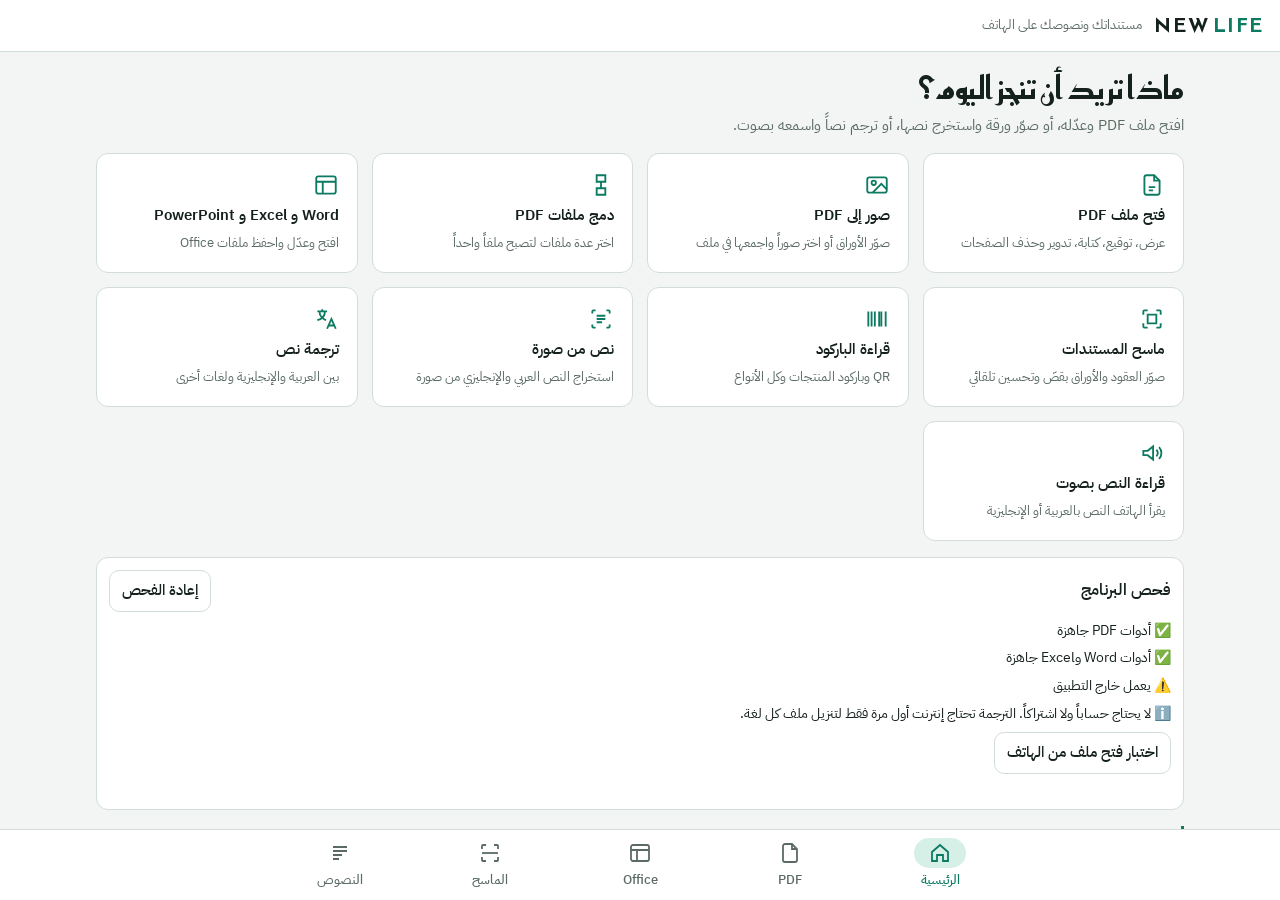
==== commit f726b133: "Add files via upload" ====
--- a/app/src/main/assets/web/index.html
+++ b/app/src/main/assets/web/index.html
@@ -198,6 +198,25 @@
 .kv span{color:var(--muted)}
 .big{display:flex;gap:10px}
 .big .btn{flex:1;min-height:56px;justify-content:center;font-size:16px}
+/* التابلت والشاشات العريضة */
+@media (min-width: 720px) {
+  main > section.view { max-width: 1120px; margin-inline: auto; width: 100%; }
+  .grid { grid-template-columns: repeat(auto-fill, minmax(210px, 1fr)); gap: 14px; }
+  .tile { min-height: 120px; padding: 18px; }
+  h1 { font-size: 32px; }
+  nav.tabs { justify-content: center; }
+  nav.tabs button { flex: 0 1 150px; font-size: 13px; }
+  .scrim { align-items: center; }
+  .sheetdlg { max-width: 720px; border-radius: 18px; }
+  .floatbar > div { max-width: 760px; }
+  .paper { max-width: 860px; width: 100%; margin-inline: auto; padding: 48px 56px; }
+  #v-text:not([hidden]) { display: grid; grid-template-columns: 1fr 1fr; align-items: start; }
+  #v-text textarea { min-height: 52vh; }
+  .scanpgs { grid-template-columns: repeat(auto-fill, minmax(180px, 1fr)); }
+  .slides { max-width: 900px; margin-inline: auto; width: 100%; }
+}
+@media (min-width: 1100px) { .grid { grid-template-columns: repeat(4, 1fr); } }
+
 </style>
 
 <header class="top gut">
@@ -2109,6 +2128,23 @@
   catch (e) { if (e.message !== "cancel") toast(e.message); }
 }
 
+
+/* قراءة الباركود من صورة: محرك الهاتف (ML Kit) أولاً، ثم القارئ الاحتياطي */
+async function decodeBarcodes(c) {
+  try {
+    const tok = await putBlob(await toBlob(c, "image/jpeg", 0.95), "jpg");
+    const res = JSON.parse(await native("barcodeImage", [tok]));
+    if (res.length) return res;
+  } catch (e) { console.warn(e); }
+  const Z = await lib("zxing");
+  const hints = new Map(); hints.set(Z.DecodeHintType.TRY_HARDER, true);
+  const reader = new Z.MultiFormatReader(); reader.setHints(hints);
+  const tryCanvas = cv => { try { const r = reader.decode(new Z.BinaryBitmap(new Z.HybridBinarizer(new Z.HTMLCanvasElementLuminanceSource(cv)))); return { text: r.getText(), format: ZX_NAMES[r.getBarcodeFormat()] || "باركود" }; } catch (e) { return null; } finally { reader.reset(); } };
+  const scaled = s => { const k = s / Math.max(c.width, c.height); if (k >= 1) return c; const o = document.createElement("canvas"); o.width = Math.round(c.width * k); o.height = Math.round(c.height * k); o.getContext("2d").drawImage(c, 0, 0, o.width, o.height); return o; };
+  for (const cand of [scaled(1400), scaled(900), rot90(scaled(1400)), scaled(2400)]) { await tick(); const r = tryCanvas(cand); if (r) return [r]; }
+  return [];
+}
+
 /* ───────── التشفير والحماية ───────── */
 async function pdfLockFlow(useCurrent) {
   let bytes, name;
@@ -2171,6 +2207,75 @@
   if (a === "dec") decryptFlow();
 }
 
+
+/* ───────── التحديث التلقائي ومشاركة التطبيق مع جهاز آخر ───────── */
+function appInfo() { try { return JSON.parse(NL.appInfo()); } catch (e) { return { code: 0, name: "?", repo: "" }; } }
+let nlUpdating = false;
+window.NL_updateProgress = p => { if (nlUpdating) busy(`جاري تنزيل التحديث ${p}%`); };
+async function checkUpdate(silent) {
+  try {
+    if (!silent) busy("جاري التحقق من التحديثات...");
+    const u = JSON.parse(await native("checkUpdate"));
+    busy();
+    try { localStorage.setItem("nl_upd_check", String(Date.now())); } catch (e) {}
+    showUpdateBanner(u.available ? u : null);
+    if (!silent) toast(u.available ? `يوجد إصدار جديد ${u.tag}` : `لديك أحدث إصدار (${u.currentName})`);
+    return u;
+  } catch (e) { busy(); if (!silent) toast("تعذر التحقق: " + e.message); return null; }
+}
+function showUpdateBanner(u) {
+  $("#updBanner")?.remove(); if (!u) return;
+  const mb = u.size ? ` · ${(u.size / 1048576).toFixed(0)} ميجابايت` : "";
+  $("#v-home").insertAdjacentHTML("afterbegin", `<div class="pane" id="updBanner" style="border-color:var(--accent)">
+    <header><h2>تحديث جديد متاح</h2><span class="tag"></span></header>
+    <p class="lead" style="margin:0">ثبّته الآن ليحصل التطبيق على آخر التحسينات. لن تُحذف ملفاتك أو توقيعاتك المحفوظة.</p>
+    <div class="row"><button class="btn primary" data-act="doUpdate">تحديث الآن</button><button class="btn" data-act="hideUpdate">لاحقاً</button></div></div>`);
+  $("#updBanner .tag").textContent = u.tag + mb;
+  $("#updBanner").dataset.url = u.url;
+}
+async function doUpdate() {
+  const url = $("#updBanner")?.dataset.url; if (!url) return checkUpdate(false);
+  busy("جاري تنزيل التحديث 0%"); nlUpdating = true;
+  try { await native("installUpdate", [url]); nlUpdating = false; busy(); toast("اضغط «تحديث» في نافذة أندرويد", 5000); }
+  catch (e) {
+    nlUpdating = false; busy();
+    if (e.message === "need_permission") {
+      await confirmSheet("خطوة لمرة واحدة", "فعّل «السماح من هذا المصدر» لتطبيق NEW LIFE في النافذة التي فُتحت، ثم ارجع واضغط «تحديث الآن» مرة أخرى.", "حسناً");
+    } else toast("تعذر التحديث: " + e.message);
+  }
+}
+function qrCanvas(text, px = 260) {
+  const Z = window.ZXing; const h = new Map(); h.set(Z.EncodeHintType.MARGIN, 2);
+  const m = new Z.QRCodeWriter().encode(text, Z.BarcodeFormat.QR_CODE, 0, 0, h);
+  const n = m.getWidth(), k = Math.floor(px / n); const c = document.createElement("canvas"); c.width = c.height = n * k;
+  const g = c.getContext("2d"); g.fillStyle = "#fff"; g.fillRect(0, 0, c.width, c.height); g.fillStyle = "#000";
+  for (let y = 0; y < n; y++) for (let x = 0; x < n; x++) if (m.get(x, y)) g.fillRect(x * k, y * k, k, k);
+  return c;
+}
+async function shareAppMenu() {
+  const info = appInfo(); const link = `https://github.com/${info.repo}/releases/latest`;
+  try { await lib("zxing"); } catch (e) {}
+  await sheet((b, close) => {
+    b.insertAdjacentHTML("beforeend", `<h2>تثبيت NEW LIFE على جهاز آخر</h2>
+      <div class="toolgrid"><button data-k="send"><strong>إرسال التطبيق</strong><small>عبر واتساب أو Quick Share أو البلوتوث</small></button>
+      <button data-k="open"><strong>صفحة التنزيل</strong><small>فتح رابط آخر إصدار</small></button></div>
+      <p class="lead" style="margin:0">أو امسح هذا الرمز بكاميرا الهاتف الآخر أو التابلت لتنزيل آخر إصدار:</p>
+      <div id="qrBox" style="display:grid;place-items:center;background:#fff;border-radius:12px;padding:12px"></div>
+      <div class="row" style="justify-content:space-between"><code dir="ltr" style="font-size:12px;overflow-wrap:anywhere"></code><button class="btn" data-k="copy">نسخ الرابط</button></div>
+      <p class="note">الإصدار المثبت: ${esc(info.name)}. بعد تثبيته على الجهاز الآخر، يحدّث نفسه تلقائياً مثل هذا الجهاز.</p>
+      <div class="acts"><button class="btn" data-k="close">إغلاق</button></div>`);
+    b.querySelector("code").textContent = link;
+    try { $("#qrBox", b).append(qrCanvas(link)); } catch (e) { $("#qrBox", b).textContent = "تعذر إنشاء الرمز"; }
+    b.querySelectorAll("[data-k]").forEach(x => x.onclick = () => {
+      const k = x.dataset.k;
+      if (k === "send") NL.shareApp();
+      if (k === "open") NL.openUrl(link);
+      if (k === "copy") copyText(link);
+      if (k === "close") close(null);
+    });
+  });
+}
+
 /* ───────── زر الرجوع في الهاتف ───────── */
 window.NL_back = () => {
   if (busyEl) return true;
@@ -2188,7 +2293,8 @@
     ok(window.pdfjsLib && window.PDFLib, "أدوات PDF جاهزة", "لم تُحمَّل أدوات PDF") +
     ok(window.JSZip, "أدوات Word وExcel جاهزة", "لم تُحمَّل أدوات المستندات") +
     ok(NL, "متصل بقدرات الهاتف: الحفظ، الكاميرا، قراءة النصوص، الترجمة، التشفير", "يعمل خارج التطبيق") +
-    '<div>ℹ️ لا يحتاج حساباً ولا اشتراكاً. الترجمة تحتاج إنترنت أول مرة فقط لتنزيل ملف كل لغة.</div>';
+    '<div>ℹ️ لا يحتاج حساباً ولا اشتراكاً. الترجمة تحتاج إنترنت أول مرة فقط لتنزيل ملف كل لغة.</div>' +
+    (NL ? `<div>📦 الإصدار المثبت: ${esc(appInfo().name)} <button class="btn" data-act="checkUpdateNow" style="margin-inline-start:8px">التحقق من التحديثات</button></div>` : "");
 }
 
 /* ───────── إضافات الواجهة ───────── */
@@ -2208,7 +2314,11 @@
   $("#sc-doc .big")?.insertAdjacentHTML("beforebegin", '<button class="btn primary" data-act="smartScan" style="min-height:56px;justify-content:center;font-size:16px">✨ الماسح الذكي (قصّ وتحسين تلقائي)</button>');
   $("#sc-bc .big")?.insertAdjacentHTML("beforebegin", '<button class="btn primary" data-act="bcLive" style="min-height:56px;justify-content:center;font-size:16px">📷 مسح مباشر بالكاميرا</button>');
   const bcCamBtn = $('#sc-bc [data-act="bcCam"]'); if (bcCamBtn) { bcCamBtn.classList.remove("primary"); bcCamBtn.textContent = "📸 التقاط صورة"; }
-  Object.assign(ACTS, { openAny, securityMenu, sharePdf, smartScan, bcLive, pdfLockCur: () => pdfLockFlow(true) });
+  grid.insertAdjacentHTML("beforeend", `<button class="tile" data-act="shareAppMenu"><svg viewBox="0 0 24 24" fill="none" stroke="currentColor" stroke-width="1.7"><rect x="6" y="2" width="12" height="20" rx="2"/><path d="M10 18h4M12 6v7M9 10l3 3 3-3"/></svg><strong>تثبيت على جهاز آخر</strong><span>هاتف ثانٍ أو تابلت: إرسال أو رمز QR</span></button>`);
+  Object.assign(ACTS, { openAny, securityMenu, sharePdf, smartScan, bcLive, pdfLockCur: () => pdfLockFlow(true),
+    shareAppMenu, doUpdate, hideUpdate: () => $("#updBanner")?.remove(), checkUpdateNow: () => checkUpdate(false) });
+  // التحقق التلقائي من التحديثات مرة يومياً
+  setTimeout(() => { let last = 0; try { last = +localStorage.getItem("nl_upd_check") || 0; } catch (e) {} if (Date.now() - last > 20 * 3600 * 1000) checkUpdate(true); }, 4000);
 })();
 
 /* ───────── البدء ───────── */
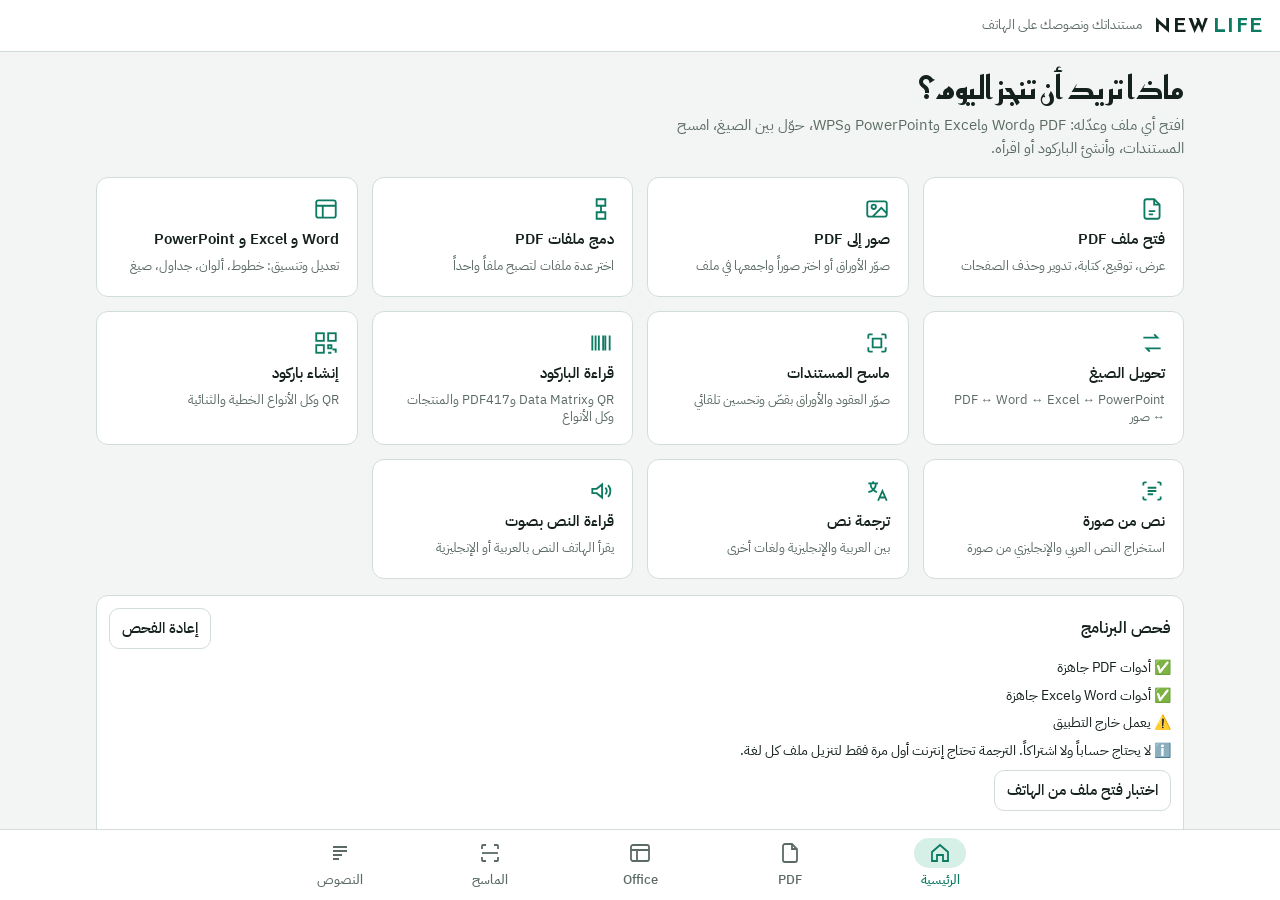
==== commit b8cfef3f: "Add files via upload" ====
--- a/app/src/main/assets/web/index.html
+++ b/app/src/main/assets/web/index.html
@@ -217,6 +217,96 @@
 }
 @media (min-width: 1100px) { .grid { grid-template-columns: repeat(4, 1fr); } }
 
+/* ═════ NEW LIFE Pro: التكبير، البحث، المحررات ═════ */
+#pages{--z:1;overflow-x:auto;overflow-y:visible;align-items:safe center}
+#pages .pg{width:calc(100% * var(--z));max-width:calc(820px * var(--z));flex:none}
+#pages.zoomed{align-items:flex-start}
+.zoombar{display:inline-flex;align-items:center;border:1px solid var(--line);border-radius:10px;background:var(--surface);overflow:hidden;flex:none}
+.zoombar button{border:0;background:none;min-width:38px;height:38px;font-weight:600;font-size:17px}
+.zoombar span{min-width:52px;text-align:center;font-size:13px;font-variant-numeric:tabular-nums;color:var(--muted)}
+.pinching{transition:none!important}
+/* البحث */
+#findBar{position:fixed;inset-inline:0;top:calc(52px + env(safe-area-inset-top,0px));z-index:7;display:flex;justify-content:center;pointer-events:none}
+#findBar>div{pointer-events:auto;background:var(--surface);border:1px solid var(--line);border-radius:14px;box-shadow:0 8px 28px rgba(0,0,0,.2);
+  padding:8px;margin-inline:10px;display:flex;flex-direction:column;gap:6px;width:min(640px,calc(100% - 20px))}
+#findBar .frow{display:flex;gap:6px;align-items:center}
+#findBar input{flex:1;min-width:0;border:1px solid var(--line);border-radius:10px;padding:8px 10px;min-height:40px;background:var(--bg)}
+#findBar .cnt{font-size:12.5px;color:var(--muted);min-width:54px;text-align:center;font-variant-numeric:tabular-nums}
+#findBar button{min-width:38px;height:40px;border:1px solid var(--line);background:var(--bg);border-radius:10px;padding:0 8px;white-space:nowrap}
+#findBar button.primary{background:var(--accent);color:var(--accent-fg);border-color:var(--accent)}
+.hl{position:absolute;background:rgba(255,213,0,.42);border-radius:2px;pointer-events:none;mix-blend-mode:multiply}
+.hl.cur{background:rgba(255,120,0,.55);outline:2px solid #ff7a00}
+::highlight(nl-find){background-color:#ffe066;color:inherit}
+::highlight(nl-cur){background-color:#ff9a3c;color:#000}
+.slide.cur canvas,.slide.found canvas{outline:3px solid #ff9a3c;outline-offset:2px}
+#srcText.findcur::selection{background:#ff9a3c}
+/* شريط الأدوات المتعدد (Ribbon) */
+.ribbon{display:flex;flex-direction:column;gap:6px}
+.rtabs{display:flex;gap:4px;overflow-x:auto;scrollbar-width:none}
+.rtabs::-webkit-scrollbar{display:none}
+.rtabs button{border:0;background:none;padding:6px 12px;border-radius:9px;font-weight:600;font-size:13.5px;color:var(--muted);white-space:nowrap}
+.rtabs button[aria-selected="true"]{background:var(--accent-soft);color:var(--accent)}
+.tb{align-items:center}
+.tb select{min-height:40px;height:40px;border-radius:9px;padding:0 6px;font-size:14px;background:var(--surface)}
+.tb .sep{width:1px;align-self:stretch;background:var(--line);margin-inline:2px;flex:none}
+.tb button.on{background:var(--accent-soft);border-color:var(--accent);color:var(--accent)}
+.tb button .bar{display:block;height:4px;border-radius:2px;margin-top:1px}
+.tb button.clr{display:inline-flex;flex-direction:column;align-items:center;justify-content:center;line-height:1}
+.palette{display:grid;grid-template-columns:repeat(8,1fr);gap:8px}
+.palette button{aspect-ratio:1;border-radius:10px;border:2px solid var(--line);min-height:34px}
+.palette button[data-c="none"]{background:linear-gradient(135deg,#fff 45%,#d33 46%,#d33 54%,#fff 55%)}
+.wstatus{display:flex;justify-content:space-between;gap:8px;font-size:12.5px;color:var(--muted);font-variant-numeric:tabular-nums}
+#wordEd{zoom:var(--wz,1)}
+#wordEd hr.pb{border:0;border-top:2px dashed #9bb;margin:18px 0;height:0}
+#wordEd hr.pb::after{content:"فاصل صفحة";display:block;text-align:center;font-size:11px;color:#799;margin-top:-9px}
+#wordEd .txbx{border:1px dashed #aab;padding:6px 8px;margin:6px 0;border-radius:4px}
+#wordEd a{color:#1d4ed8;text-decoration:underline}
+#wordEd td.cursel,#wordEd th.cursel{outline:2px solid var(--accent);outline-offset:-2px}
+#wordEd p{margin:0 0 .35em}
+#wordEd ul,#wordEd ol{margin:.2em 0 .5em;padding-inline-start:1.6em}
+/* Excel */
+.xbar{display:flex;gap:6px;align-items:center}
+.xbar .addr{min-width:64px;text-align:center;font-weight:600;font-variant-numeric:tabular-nums;border:1px solid var(--line);border-radius:9px;padding:8px 6px;background:var(--surface);direction:ltr}
+.xbar input{flex:1;min-width:0;border:1px solid var(--line);border-radius:9px;padding:8px 10px;min-height:40px;background:var(--surface);font-variant-numeric:tabular-nums}
+.xbar .fx{font-style:italic;font-weight:700;color:var(--muted);padding-inline:2px}
+.gridwrap{max-height:62vh;touch-action:pan-x pan-y}
+#xgrid{border-collapse:collapse;font-size:14px;font-variant-numeric:tabular-nums;zoom:var(--gz,1);table-layout:fixed;background:#fff;color:#111}
+#xgrid th{position:sticky;background:#eef2f0;color:#5b6b63;font-weight:500;padding:3px 6px;border:1px solid #d3ddd7;z-index:2;font-size:12px;user-select:none}
+#xgrid thead th{top:0;z-index:3}
+#xgrid tbody th{inset-inline-start:0;min-width:38px}
+#xgrid thead th:first-child{inset-inline-start:0;z-index:4}
+#xgrid th.hs{background:#cfe9df;color:#0d5c49}
+#xgrid td{border:1px solid #e1e6e3;padding:3px 6px;height:24px;overflow:hidden;white-space:nowrap;text-overflow:clip;max-width:600px;cursor:cell;user-select:none;vertical-align:bottom}
+#xgrid td.wrap{white-space:pre-wrap;overflow-wrap:anywhere}
+#xgrid td.sel{box-shadow:inset 0 0 0 9999px rgba(13,122,98,.12)}
+#xgrid td.act{outline:2px solid #0d7a62;outline-offset:-2px;box-shadow:inset 0 0 0 9999px rgba(13,122,98,.06)}
+#xgrid td.fnd{box-shadow:inset 0 0 0 9999px rgba(255,213,0,.45)}
+#xgrid td.fcur{outline:3px solid #ff7a00;outline-offset:-3px}
+.xsheets{display:flex;gap:6px;overflow-x:auto;scrollbar-width:none}
+.xsheets::-webkit-scrollbar{display:none}
+.xsheets button{border:1px solid var(--line);background:var(--surface);border-radius:8px;padding:6px 12px;white-space:nowrap}
+.xsheets button[aria-selected="true"]{background:var(--accent);color:var(--accent-fg);border-color:var(--accent)}
+.tb button.mode{font-size:13px}
+/* الباركود */
+.bcgen{display:flex;flex-direction:column;gap:12px}
+.bcprev{background:#fff;border:1px solid var(--line);border-radius:12px;min-height:160px;display:grid;place-items:center;padding:14px;overflow:auto}
+.bcprev canvas{max-width:100%;height:auto;image-rendering:pixelated}
+.bcerr{color:var(--danger);font-size:13.5px;min-height:1.2em}
+.fgrid{display:grid;grid-template-columns:repeat(auto-fill,minmax(150px,1fr));gap:10px}
+/* التحويل */
+.cvlist{display:grid;grid-template-columns:repeat(auto-fill,minmax(150px,1fr));gap:8px}
+.cvlist button{display:flex;flex-direction:column;gap:3px;align-items:flex-start;text-align:start;border:1px solid var(--line);background:var(--bg);border-radius:12px;padding:10px 12px;min-height:66px}
+.cvlist button strong{font-size:14.5px}
+.cvlist button small{color:var(--muted);font-size:11.5px;line-height:1.35}
+.slide .sacts{display:flex;gap:6px;margin-top:6px}
+@media (min-width:720px){#findBar{top:calc(56px + env(safe-area-inset-top,0px))}}
+#pages .pg .sheet{touch-action:pan-x pan-y}
+#wordEd{white-space:pre-wrap;tab-size:4}
+#wordEd table{white-space:normal}
+#xWrap{touch-action:pan-x pan-y}
+#xgrid{width:max-content}
+.tb > *{flex:none}
+
 </style>
 
 <header class="top gut">
@@ -2321,6 +2411,2734 @@
   setTimeout(() => { let last = 0; try { last = +localStorage.getItem("nl_upd_check") || 0; } catch (e) {} if (Date.now() - last > 20 * 3600 * 1000) checkUpdate(true); }, 4000);
 })();
 
+/* ═══════════════════ NEW LIFE Pro: التكبير والبحث (كل الأقسام) ═══════════════════ */
+Object.assign(LIBS, { exceljs: ["lib/exceljs.min.js", "ExcelJS"], bwip: ["lib/bwip-js-min.js", "bwipjs"] });
+const clamp = (v, a, b) => Math.min(b, Math.max(a, v));
+
+/* ───── تكبير بإصبعين لأي عنصر ───── */
+function attachPinch(el, { get, live, commit, min = 0.5, max = 4 }) {
+  let start = null;
+  const dist = t => Math.hypot(t[0].clientX - t[1].clientX, t[0].clientY - t[1].clientY);
+  const mid = t => ({ x: (t[0].clientX + t[1].clientX) / 2, y: (t[0].clientY + t[1].clientY) / 2 });
+  el.addEventListener("touchstart", e => {
+    if (e.touches.length === 2) { start = { d: dist(e.touches), z: get(), m: mid(e.touches), k: 1 }; e.preventDefault(); }
+  }, { passive: false });
+  el.addEventListener("touchmove", e => {
+    if (!start || e.touches.length !== 2) return;
+    e.preventDefault();
+    const k = clamp(start.z * dist(e.touches) / start.d, min, max) / start.z;
+    start.k = k; live(k, start.m);
+  }, { passive: false });
+  const end = e => {
+    if (!start || e.touches.length >= 2) return;
+    const s = start; start = null;
+    commit(clamp(s.z * s.k, min, max), s.m, s.k);
+  };
+  el.addEventListener("touchend", end); el.addEventListener("touchcancel", end);
+}
+function zoomBar(id, minus, label, plus) {
+  return `<span class="zoombar" id="${id}"><button data-act="${minus}" aria-label="تصغير">−</button><span>${label}</span><button data-act="${plus}" aria-label="تكبير">+</button></span>`;
+}
+
+/* ───── تكبير PDF ───── */
+S.zoom = 1;
+const MAX_PX = 14e6;     // حد أقصى لحجم صورة الصفحة حتى لا تمتلئ الذاكرة
+async function renderPage(pg, i, tok) {
+  pg.dataset.r = "1";
+  try {
+    const page = await S.pdf.getPage(i + 1);
+    if (tok !== S.renderTok) return;
+    const w = pg.clientWidth || 360;
+    const vp1 = page.getViewport({ scale: 1 });
+    let scale = (w / vp1.width) * Math.min(2.5, window.devicePixelRatio || 1);
+    if (vp1.width * vp1.height * scale * scale > MAX_PX) scale = Math.sqrt(MAX_PX / (vp1.width * vp1.height));
+    const vp = page.getViewport({ scale });
+    const c = document.createElement("canvas"); c.width = Math.round(vp.width); c.height = Math.round(vp.height);
+    await page.render({ canvasContext: c.getContext("2d", { alpha: false }), viewport: vp }).promise;
+    if (tok !== S.renderTok || !pg.dataset.r) return;
+    const sh = pg.querySelector(".sheet"); sh.querySelector(".ph").hidden = true;
+    sh.querySelector("canvas")?.remove();
+    sh.prepend(c);
+    drawOverlays(i);
+    if (typeof findPdfPaint === "function") findPdfPaint(i);
+  } catch (e) { delete pg.dataset.r; }
+}
+function pdfSetZoom(z, focus) {
+  z = clamp(Math.round(z * 100) / 100, 0.5, 4);
+  const box = $("#pages"), main = $("#main");
+  const old = S.zoom; S.zoom = z;
+  const fx = focus ? focus.x : innerWidth / 2, fy = focus ? focus.y - main.getBoundingClientRect().top : main.clientHeight / 2;
+  const sx = box.scrollLeft, sy = main.scrollTop;
+  box.style.setProperty("--z", z); box.classList.toggle("zoomed", z > 1.001);
+  const k = z / old;
+  main.scrollTop = (sy + fy) * k - fy;
+  if (z > 1) box.scrollLeft = (sx + fx) * k - fx;
+  const lbl = $("#pdfZoom span"); if (lbl) lbl.textContent = Math.round(z * 100) + "%";
+  // إعادة رسم الصفحات الظاهرة بدقة الحجم الجديد
+  clearTimeout(pdfSetZoom.t);
+  pdfSetZoom.t = setTimeout(() => {
+    const tok = S.renderTok;
+    $$("#pages .pg").forEach(pg => { if (pg.dataset.r) { delete pg.dataset.r; renderPage(pg, +pg.dataset.i, tok); } });
+  }, 120);
+}
+function initPdfZoom() {
+  const box = $("#pages");
+  attachPinch(box, {
+    get: () => S.zoom,
+    live: (k, m) => { box.classList.add("pinching"); box.style.transformOrigin = `${m.x - box.getBoundingClientRect().left + box.scrollLeft}px ${m.y - box.getBoundingClientRect().top}px`; box.style.transform = `scale(${k})`; },
+    commit: (z, m) => { box.style.transform = ""; box.classList.remove("pinching"); pdfSetZoom(z, m); },
+  });
+  $("#v-pdf .docbar .scrollrow").insertAdjacentHTML("beforeend", zoomBar("pdfZoom", "pdfZoomOut", "100%", "pdfZoomIn") +
+    '<button class="btn" data-act="findOpen" aria-label="بحث"><svg viewBox="0 0 24 24" fill="none" stroke="currentColor" stroke-width="1.8"><circle cx="11" cy="11" r="6.5"/><path d="m20 20-4.2-4.2"/></svg>بحث</button>' +
+    '<button class="btn" data-act="pdfMarkMenu"><svg viewBox="0 0 24 24" fill="none" stroke="currentColor" stroke-width="1.8"><path d="m4 20 4-1 11-11-3-3L5 16z"/><path d="M14 6l3 3"/></svg>تظليل وأشكال</button>');
+}
+
+/* ───── أشكال وتظليل على PDF (تُثبَّت مثل التوقيع) ───── */
+function shapePng(kind, color, w = 600, h = 120) {
+  const c = document.createElement("canvas"); c.width = w; c.height = h; const g = c.getContext("2d");
+  if (kind === "hl") { g.fillStyle = color + "66"; g.fillRect(0, 0, w, h); }
+  else if (kind === "cover") { g.fillStyle = color; g.fillRect(0, 0, w, h); }
+  else if (kind === "rect") { g.strokeStyle = color; g.lineWidth = 10; g.strokeRect(5, 5, w - 10, h - 10); }
+  else if (kind === "ul") { g.fillStyle = color; g.fillRect(0, h - 14, w, 10); }
+  else if (kind === "strike") { g.fillStyle = color; g.fillRect(0, h / 2 - 5, w, 10); }
+  else if (kind === "ellipse") { g.strokeStyle = color; g.lineWidth = 10; g.beginPath(); g.ellipse(w / 2, h / 2, w / 2 - 6, h / 2 - 6, 0, 0, Math.PI * 2); g.stroke(); }
+  else if (kind === "check" || kind === "cross") { g.strokeStyle = color; g.lineWidth = 16; g.lineCap = "round"; g.beginPath(); if (kind === "check") { g.moveTo(w * .15, h * .55); g.lineTo(w * .42, h * .82); g.lineTo(w * .88, h * .18); } else { g.moveTo(w * .2, h * .2); g.lineTo(w * .8, h * .8); g.moveTo(w * .8, h * .2); g.lineTo(w * .2, h * .8); } g.stroke(); }
+  return c.toDataURL("image/png");
+}
+async function pdfMarkMenu() {
+  if (!S.bytes) { toast("افتح ملف PDF أولاً"); return; }
+  let color = "#ffd400";
+  const k = await sheet((b, close) => {
+    b.insertAdjacentHTML("beforeend", `<h2>تظليل وأشكال</h2>
+      <div class="toolgrid">
+        <button data-k="hl"><strong>تظليل</strong><small>لون شفاف فوق النص</small></button>
+        <button data-k="cover"><strong>تغطية (مُصحِّح)</strong><small>إخفاء نص ثم الكتابة فوقه</small></button>
+        <button data-k="ul"><strong>خط تحت</strong><small>تسطير جزء من الصفحة</small></button>
+        <button data-k="strike"><strong>شطب</strong><small>خط في المنتصف</small></button>
+        <button data-k="rect"><strong>مستطيل</strong><small>إطار حول جزء</small></button>
+        <button data-k="ellipse"><strong>دائرة</strong><small>إحاطة كلمة أو رقم</small></button>
+        <button data-k="check"><strong>✓ صح</strong><small>علامة اختيار</small></button>
+        <button data-k="cross"><strong>✗ خطأ</strong><small>علامة رفض</small></button>
+        <button data-k="find"><strong>تظليل كلمة في كل الملف</strong><small>ابحث ثم «ظلّل النتائج»</small></button>
+      </div>
+      <h2>اللون</h2>${swatches(["#ffd400", "#3cc35a", "#4aa3ff", "#ff6fae", "#ffffff", "#111111", "#d92020", "#1d4ed8"], color)}
+      <p class="note">بعد اختيار الشكل انقر مكانه على الصفحة، ثم اسحبه وغيّر حجمه بالزر ⤡، ثم «تثبيت في الملف».</p>`);
+    bindSwatches(b, c => color = c);
+    b.querySelectorAll("[data-k]").forEach(x => x.onclick = () => close(x.dataset.k));
+  });
+  if (!k) return;
+  if (k === "find") return findOpen();
+  if (k === "cover" && color === "#ffd400") color = "#ffffff";
+  const dims = { hl: [180, 22], cover: [180, 22], ul: [180, 10], strike: [180, 10], rect: [180, 60], ellipse: [140, 60], check: [40, 40], cross: [40, 40] }[k];
+  const W = k === "check" || k === "cross" ? 200 : 600, H = Math.round(W * dims[1] / dims[0]);
+  startPlacing({ url: shapePng(k, color, W, H), w: dims[0], h: dims[1], kind: "shape" });
+  toast("انقر مكان الوضع على الصفحة");
+}
+
+/* ═════════════ البحث والاستبدال ═════════════ */
+const FIND = { q: "", list: [], cur: -1, prov: null, replace: false };
+const AR_NORM = { "أ": "ا", "إ": "ا", "آ": "ا", "ٱ": "ا", "ى": "ي", "ئ": "ي", "ؤ": "و", "ة": "ه" };
+/* تطبيع حرف بحرف مع الاحتفاظ بمواضع الأصل (لتجاهل التشكيل واختلاف الهمزات) */
+function normMap(s) {
+  let out = "", map = [];
+  for (let i = 0; i < s.length; i++) {
+    const ch = s[i];
+    if (/[ً-ٰٟـ‌-‏]/.test(ch)) continue;
+    out += (AR_NORM[ch] || ch).toLowerCase(); map.push(i);
+  }
+  map.push(s.length);
+  return { s: out, map };
+}
+function findAll(text, q) {
+  const n = normMap(text), nq = normMap(q).s; const res = [];
+  if (!nq) return res;
+  let i = n.s.indexOf(nq);
+  while (i >= 0) { res.push([n.map[i], n.map[i + nq.length - 1] + 1]); i = n.s.indexOf(nq, i + nq.length); }
+  return res;
+}
+const FIND_PROVIDERS = {};
+function currentFindProvider() {
+  if (curTab === "pdf") return FIND_PROVIDERS.pdf;
+  if (curTab === "office") return FIND_PROVIDERS[O.kind];
+  if (curTab === "text") return FIND_PROVIDERS.text;
+  return null;
+}
+function findOpen() {
+  const p = currentFindProvider();
+  if (!p) { toast("البحث متاح في PDF والمستندات والجداول والعروض والنصوص"); return; }
+  FIND.prov = p;
+  if (!$("#findBar")) {
+    document.body.insertAdjacentHTML("beforeend", `<div id="findBar"><div>
+      <div class="frow"><input id="findQ" type="search" placeholder="ابحث في الملف…" enterkeyhint="search" dir="auto" autocomplete="off">
+        <span class="cnt" id="findCnt"></span>
+        <button data-f="prev" aria-label="السابق">▲</button><button data-f="next" aria-label="التالي">▼</button>
+        <button data-f="rep" aria-label="استبدال">⇄</button><button data-f="close" aria-label="إغلاق">✕</button></div>
+      <div class="frow" id="findRepRow" hidden><input id="findR" type="text" placeholder="استبدال بـ…" dir="auto" autocomplete="off">
+        <button data-f="one">استبدال</button><button data-f="all" class="primary">الكل</button></div>
+      <div class="frow" id="findExtra" hidden><button data-f="mark" class="primary" style="flex:1">ظلّل كل النتائج في الملف</button></div>
+    </div></div>`);
+    const q = $("#findQ");
+    q.addEventListener("input", () => { clearTimeout(findOpen.t); findOpen.t = setTimeout(() => findRun(q.value), 220); });
+    q.addEventListener("keydown", e => { if (e.key === "Enter") { e.preventDefault(); findStep(e.shiftKey ? -1 : 1); } });
+    $("#findBar").addEventListener("click", e => {
+      const f = e.target.closest("[data-f]")?.dataset.f; if (!f) return;
+      if (f === "next") findStep(1); if (f === "prev") findStep(-1);
+      if (f === "close") findClose();
+      if (f === "rep") { if (!FIND.prov.replace) { toast("الاستبدال غير متاح في هذا النوع من الملفات"); return; } $("#findRepRow").hidden = !$("#findRepRow").hidden; }
+      if (f === "one") findReplace(false); if (f === "all") findReplace(true);
+      if (f === "mark") FIND.prov.mark?.();
+    });
+  }
+  $("#findBar").hidden = false;
+  $("#findExtra").hidden = !FIND.prov.mark;
+  $("#findRepRow").hidden = true;
+  const q = $("#findQ"); q.focus(); q.select();
+  if (q.value) findRun(q.value);
+}
+function findClose() {
+  FIND.prov?.clear?.(); FIND.list = []; FIND.cur = -1;
+  const fb = $("#findBar"); if (fb) fb.hidden = true;
+}
+async function findRun(q) {
+  FIND.q = q; const p = FIND.prov; if (!p) return;
+  p.clear?.();
+  if (!q.trim()) { FIND.list = []; FIND.cur = -1; findCount(); return; }
+  $("#findCnt").textContent = "…";
+  const tok = (findRun.tok = (findRun.tok || 0) + 1);
+  const list = await p.search(q);
+  if (tok !== findRun.tok) return;
+  FIND.list = list; FIND.cur = list.length ? 0 : -1;
+  p.paint?.(); findCount();
+  if (list.length) p.go(0);
+}
+function findCount() { $("#findCnt").textContent = FIND.list.length ? `${FIND.cur + 1}/${FIND.list.length}` : (FIND.q ? "لا نتائج" : ""); }
+function findStep(d) {
+  if (!FIND.list.length) { if ($("#findQ").value) findRun($("#findQ").value); return; }
+  FIND.cur = (FIND.cur + d + FIND.list.length) % FIND.list.length;
+  FIND.prov.paint?.(); FIND.prov.go(FIND.cur); findCount();
+}
+async function findReplace(all) {
+  const p = FIND.prov; if (!p?.replace || !FIND.list.length) return;
+  const r = $("#findR").value;
+  const n = await p.replace(all ? FIND.list.map((_, i) => i) : [FIND.cur], r);
+  toast(all ? `تم استبدال ${n}` : "تم الاستبدال");
+  await findRun(FIND.q);
+}
+
+/* بحث PDF: النص من الصفحات + تظليل مكان الكلمة */
+const PDFIDX = { bytes: null, pages: [] };
+async function pdfIndex() {
+  if (PDFIDX.bytes === S.bytes && PDFIDX.pages.length === S.sizes.length) return PDFIDX.pages;
+  PDFIDX.bytes = S.bytes; PDFIDX.pages = [];
+  for (let i = 0; i < S.sizes.length; i++) {
+    const page = await S.pdf.getPage(i + 1); const vp = page.getViewport({ scale: 1 });
+    const tc = await page.getTextContent();
+    // تجميع الحروف في أسطر وترتيبها (بعض ملفات PDF تخزن العربية حرفاً حرفاً بأشكال العرض)
+    const its = [];
+    for (const it of tc.items) {
+      if (!("str" in it) || !it.str) continue;
+      const tx = pdfjsLib.Util.transform(vp.transform, it.transform);
+      const fh = Math.hypot(tx[2], tx[3]) || 10;
+      its.push({ s: it.str.normalize("NFKC"), x: tx[4], y: tx[5], w: (it.width || 0) * vp.scale, h: fh, eol: it.hasEOL });
+    }
+    const lines = [];
+    for (const it of its) { if (!it.s.trim() && !it.w) continue; const l = lines.find(L => Math.abs(L.y - it.y) < Math.max(2, it.h * 0.4)); if (l) l.items.push(it); else lines.push({ y: it.y, items: [it] }); }
+    lines.sort((a, b) => a.y - b.y);
+    let text = ""; const spans = [];
+    for (const L of lines) {
+      const ar = L.items.reduce((n, it) => n + (AR.test(it.s) ? 1 : /[A-Za-z]/.test(it.s) ? -1 : 0), 0) > 0;
+      L.items.sort((a, b) => ar ? (b.x + b.w) - (a.x + a.w) : a.x - b.x);
+      let last = null;
+      for (const it of L.items) {
+        if (last) { const gap = ar ? last.x - (it.x + it.w) : it.x - (last.x + last.w); if (gap > it.h * 0.18 && !/\s$/.test(text) && !/^\s/.test(it.s)) text += " "; }
+        spans.push({ a: text.length, b: text.length + it.s.length, x: it.x, y: it.y - it.h * 0.85, w: it.w, h: it.h * 1.15, rtl: AR.test(it.s) });
+        text += it.s; last = it;
+      }
+      text += "\n";
+    }
+    PDFIDX.pages.push({ text, spans, W: vp.width, H: vp.height });
+    if (i % 10 === 9) { $("#findCnt") && ($("#findCnt").textContent = `${i + 1}/${S.sizes.length}`); await tick(); }
+  }
+  return PDFIDX.pages;
+}
+function pdfMatchRects(pi, a, b) {
+  const P = PDFIDX.pages[pi]; const out = [];
+  for (const sp of P.spans) {
+    if (sp.b <= a || sp.a >= b) continue;
+    const len = Math.max(1, sp.b - sp.a); const s0 = (Math.max(a, sp.a) - sp.a) / len, s1 = (Math.min(b, sp.b) - sp.a) / len;
+    const x0 = sp.rtl ? sp.x + sp.w * (1 - s1) : sp.x + sp.w * s0, x1 = sp.rtl ? sp.x + sp.w * (1 - s0) : sp.x + sp.w * s1;
+    out.push({ fx: x0 / P.W, fy: sp.y / P.H, fw: Math.max(0.004, (x1 - x0) / P.W), fh: sp.h / P.H });
+  }
+  // دمج مستطيلات الحروف المتجاورة في السطر نفسه
+  const merged = [];
+  for (const r of out) {
+    const m = merged.find(q => Math.abs(q.fy - r.fy) < q.fh * 0.5);
+    if (!m) { merged.push({ ...r }); continue; }
+    const x0 = Math.min(m.fx, r.fx), x1 = Math.max(m.fx + m.fw, r.fx + r.fw), y0 = Math.min(m.fy, r.fy), y1 = Math.max(m.fy + m.fh, r.fy + r.fh);
+    Object.assign(m, { fx: x0, fw: x1 - x0, fy: y0, fh: y1 - y0 });
+  }
+  return merged;
+}
+function findPdfPaint(only) {
+  const pages = only === undefined ? S.sizes.map((_, i) => i) : [only];
+  for (const i of pages) {
+    const sh = $(`.pg[data-i="${i}"] .sheet`); if (!sh) continue;
+    sh.querySelectorAll(".hl").forEach(x => x.remove());
+    if (FIND.prov !== FIND_PROVIDERS.pdf || $("#findBar")?.hidden !== false) continue;
+    FIND.list.forEach((m, k) => {
+      if (m.page !== i) return;
+      for (const r of m.rects) {
+        const d = document.createElement("div"); d.className = "hl" + (k === FIND.cur ? " cur" : "");
+        Object.assign(d.style, { left: r.fx * 100 + "%", top: r.fy * 100 + "%", width: r.fw * 100 + "%", height: r.fh * 100 + "%" });
+        sh.append(d);
+      }
+    });
+  }
+}
+FIND_PROVIDERS.pdf = {
+  async search(q) {
+    if (!S.pdf) return [];
+    const pages = await pdfIndex(); const res = [];
+    pages.forEach((p, i) => findAll(p.text, q).forEach(([a, b]) => res.push({ page: i, rects: pdfMatchRects(i, a, b) })));
+    if (!res.length && pages.every(p => !p.text.trim())) toast("هذا الملف صور ممسوحة بلا نص. استخدم «قراءة صفحات ممسوحة» من الأدوات أولاً", 5000);
+    return res;
+  },
+  paint() { findPdfPaint(); },
+  clear() { $$("#pages .hl").forEach(x => x.remove()); },
+  go(k) {
+    const m = FIND.list[k]; const pg = $(`.pg[data-i="${m.page}"]`); if (!pg) return;
+    const main = $("#main"); const r0 = main.getBoundingClientRect(), r = pg.getBoundingClientRect();
+    const fy = m.rects[0]?.fy || 0; const fx = m.rects[0]?.fx || 0;
+    main.scrollTop += r.top - r0.top + r.height * fy - main.clientHeight * 0.35;
+    if (S.zoom > 1) { const box = $("#pages"); box.scrollLeft += r.left + r.width * fx - innerWidth / 2; }
+  },
+  mark() {
+    if (!FIND.list.length) { toast("ابحث عن كلمة أولاً"); return; }
+    const url = shapePng("hl", "#ffd400", 60, 20);
+    for (const m of FIND.list) for (const r of m.rects) {
+      const [pw, ph] = S.sizes[m.page];
+      S.overlays.push({ page: m.page, url, fx: r.fx, fy: r.fy, fw: r.fw, fh: r.fh, rot: 0, kind: "shape", nat: { w: r.fw * pw, h: r.fh * ph } });
+    }
+    findClose(); refreshOv(); toast("اضغط «تثبيت في الملف» لحفظ التظليل", 4000);
+  },
+};
+
+/* بحث في قسم النصوص */
+FIND_PROVIDERS.text = {
+  async search(q) { return findAll($("#srcText").value, q).map(([a, b]) => ({ a, b })); },
+  go(k) {
+    const m = FIND.list[k]; const t = $("#srcText");
+    t.focus({ preventScroll: true }); t.setSelectionRange(m.a, m.b);
+    const lines = t.value.slice(0, m.a).split("\n").length; const lh = parseFloat(getComputedStyle(t).lineHeight) || 27;
+    t.scrollTop = Math.max(0, lines * lh - t.clientHeight / 2);
+    t.scrollIntoView({ block: "nearest" });
+    $("#findQ")?.focus({ preventScroll: true });
+  },
+  async replace(idx, r) {
+    const t = $("#srcText"); let v = t.value;
+    for (const k of idx.slice().sort((x, y) => y - x)) { const m = FIND.list[k]; v = v.slice(0, m.a) + r + v.slice(m.b); }
+    setSrc(v, $("#srcTag").textContent); return idx.length;
+  },
+};
+
+/* تكبير النصوص في قسم النصوص */
+function textZoom(d) {
+  const t = $("#srcText"), o = $("#outText");
+  const cur = parseFloat(getComputedStyle(t).fontSize) || 16; const n = clamp(cur + d, 12, 34);
+  t.style.fontSize = o.style.fontSize = n + "px";
+}
+
+/* ═══════════════════ Word: قراءة docx مع التنسيق الكامل ═══════════════════
+   (الخطوط، الأحجام، الألوان، التظليل، المحاذاة، الاتجاه، القوائم، الجداول، الصور، الروابط) */
+const W_NS = "http://schemas.openxmlformats.org/wordprocessingml/2006/main";
+const R_NS = "http://schemas.openxmlformats.org/officeDocument/2006/relationships";
+const xkids = (el, name) => el ? [...el.children].filter(c => !name || c.localName === name) : [];
+const xchild = (el, name) => el ? [...el.children].find(c => c.localName === name) || null : null;
+const xdesc = (el, name) => el ? [...el.getElementsByTagNameNS("*", name)] : [];
+const wv = (el, a = "val") => el ? (el.getAttributeNS(W_NS, a) ?? el.getAttribute("w:" + a)) : null;
+const rAttr = (el, a) => el ? (el.getAttributeNS(R_NS, a) ?? el.getAttribute("r:" + a)) : null;
+const onOff = el => { if (!el) return undefined; const v = wv(el); return !(v === "0" || v === "false" || v === "off"); };
+const HL_COLORS = { yellow: "#ffff00", green: "#00ff00", cyan: "#00ffff", magenta: "#ff00ff", blue: "#0000ff", red: "#ff0000", darkBlue: "#000080", darkCyan: "#008080", darkGreen: "#008000", darkMagenta: "#800080", darkRed: "#800000", darkYellow: "#808000", darkGray: "#808080", lightGray: "#c0c0c0", black: "#000000", white: "#ffffff" };
+const twPx = v => (+v || 0) / 15;    // twips → px
+
+function parseRPr(rPr) {
+  const o = {}; if (!rPr) return o;
+  for (const c of rPr.children) {
+    const n = c.localName;
+    if (n === "b") o.b = onOff(c); else if (n === "bCs") o.bCs = onOff(c);
+    else if (n === "i") o.i = onOff(c); else if (n === "iCs") o.iCs = onOff(c);
+    else if (n === "u") { const v = wv(c); o.u = v && v !== "none"; }
+    else if (n === "strike" || n === "dstrike") o.s = onOff(c);
+    else if (n === "color") { const v = wv(c); if (v && v !== "auto") o.color = "#" + v; else if (v === "auto") o.color = null; }
+    else if (n === "sz") o.sz = +wv(c) / 2; else if (n === "szCs") o.szCs = +wv(c) / 2;
+    else if (n === "rFonts") { o.fonts = { ascii: wv(c, "ascii"), hAnsi: wv(c, "hAnsi"), cs: wv(c, "cs"), ea: wv(c, "eastAsia"), asciiTheme: wv(c, "asciiTheme"), csTheme: wv(c, "cstheme") }; }
+    else if (n === "highlight") { const v = wv(c); o.bg = v && v !== "none" ? (HL_COLORS[v] || null) : null; }
+    else if (n === "shd") { const f = wv(c, "fill"); if (f && f !== "auto" && !o.bg) o.bg = "#" + f; }
+    else if (n === "vertAlign") { const v = wv(c); o.va = v === "superscript" ? "sup" : v === "subscript" ? "sub" : null; }
+    else if (n === "rtl") o.rtl = onOff(c);
+    else if (n === "vanish") o.hidden = onOff(c);
+    else if (n === "caps") o.caps = onOff(c);
+    else if (n === "rStyle") o.rStyle = wv(c);
+  }
+  return o;
+}
+function parsePPr(pPr) {
+  const o = {}; if (!pPr) return o;
+  for (const c of pPr.children) {
+    const n = c.localName;
+    if (n === "jc") o.jc = wv(c);
+    else if (n === "bidi") o.bidi = onOff(c);
+    else if (n === "pStyle") o.pStyle = wv(c);
+    else if (n === "ind") o.ind = { start: wv(c, "start") ?? wv(c, "left"), end: wv(c, "end") ?? wv(c, "right"), first: wv(c, "firstLine"), hang: wv(c, "hanging") };
+    else if (n === "spacing") o.sp = { before: wv(c, "before"), after: wv(c, "after"), line: wv(c, "line"), rule: wv(c, "lineRule") };
+    else if (n === "numPr") { const id = wv(xchild(c, "numId")), lv = wv(xchild(c, "ilvl")); o.num = { id: id ?? undefined, lvl: lv != null ? +lv : undefined }; }
+    else if (n === "shd") { const f = wv(c, "fill"); if (f && f !== "auto") o.bg = "#" + f; }
+    else if (n === "outlineLvl") o.outline = +wv(c);
+    else if (n === "pageBreakBefore") o.pbb = onOff(c);
+    else if (n === "rPr") o.markRpr = parseRPr(c);
+  }
+  return o;
+}
+function mergeObj(a, b) { const o = { ...a }; for (const k in b) if (b[k] !== undefined) o[k] = (k === "ind" || k === "sp" || k === "num" || k === "fonts") && a[k] && b[k] ? { ...a[k], ...Object.fromEntries(Object.entries(b[k]).filter(([, v]) => v != null)) } : b[k]; return o; }
+
+async function docxToHtml(buf) {
+  const zip = await JSZip.loadAsync(buf);
+  const P = s => new DOMParser().parseFromString(s, "application/xml");
+  const read = async p => { const f = zip.file(p); return f ? f.async("string") : null; };
+  const docXml = await read("word/document.xml"); if (!docXml) throw new Error("ملف Word غير صالح");
+  const doc = P(docXml);
+  // العلاقات
+  const rels = {}; const relX = await read("word/_rels/document.xml.rels");
+  if (relX) for (const r of P(relX).getElementsByTagName("Relationship")) rels[r.getAttribute("Id")] = { t: r.getAttribute("Target"), mode: r.getAttribute("TargetMode") };
+  // خطوط القالب (Theme)
+  const theme = { major: "", minor: "", majorCs: "", minorCs: "" };
+  const thX = await read("word/theme/theme1.xml");
+  if (thX) {
+    const td = P(thX);
+    for (const [k, tag] of [["major", "majorFont"], ["minor", "minorFont"]]) {
+      const f = td.getElementsByTagNameNS("*", tag)[0]; if (!f) continue;
+      theme[k] = xchild(f, "latin")?.getAttribute("typeface") || "";
+      theme[k + "Cs"] = xchild(f, "cs")?.getAttribute("typeface") || [...f.children].find(x => x.getAttribute("script") === "Arab")?.getAttribute("typeface") || "";
+    }
+  }
+  // الأنماط
+  const styles = {}; let defR = {}, defP = {};
+  const stX = await read("word/styles.xml");
+  if (stX) {
+    const sd = P(stX);
+    const dd = sd.getElementsByTagNameNS("*", "docDefaults")[0];
+    if (dd) { defR = parseRPr(xdesc(dd, "rPr")[0]); defP = parsePPr(xdesc(dd, "pPr")[0]); }
+    for (const s of sd.getElementsByTagNameNS("*", "style")) {
+      const id = wv(s, "styleId");
+      styles[id] = { type: wv(s, "type"), name: (wv(xchild(s, "name")) || "").toLowerCase(), based: wv(xchild(s, "basedOn")), r: parseRPr(xchild(s, "rPr")), p: parsePPr(xchild(s, "pPr")), def: wv(s, "default") === "1" };
+    }
+  }
+  const defParaStyle = Object.keys(styles).find(k => styles[k].type === "paragraph" && styles[k].def) || "Normal";
+  const chain = id => { const out = []; let g = 0; while (id && styles[id] && g++ < 20) { out.unshift(styles[id]); id = styles[id].based; } return out; };
+  const styleR = id => chain(id).reduce((a, s) => mergeObj(a, s.r), {});
+  const styleP = id => chain(id).reduce((a, s) => mergeObj(a, s.p), {});
+  const headingOf = id => { for (const s of chain(id).reverse()) { const m = s.name.match(/^heading (\d)$/); if (m) return Math.min(6, +m[1]); if (s.name === "title") return 1; if (s.name === "subtitle") return 2; } return 0; };
+  // الترقيم
+  const nums = {}, abst = {};
+  const nuX = await read("word/numbering.xml");
+  if (nuX) {
+    const nd = P(nuX);
+    for (const a of nd.getElementsByTagNameNS("*", "abstractNum")) {
+      const lv = {}; for (const l of xkids(a, "lvl")) lv[+wv(l, "ilvl")] = { fmt: wv(xchild(l, "numFmt")) || "decimal", text: wv(xchild(l, "lvlText")) || "", start: +(wv(xchild(l, "start")) || 1) };
+      abst[wv(a, "abstractNumId")] = lv;
+    }
+    for (const n of nd.getElementsByTagNameNS("*", "num")) if (n.parentNode.localName === "numbering") nums[wv(n, "numId")] = abst[wv(xchild(n, "abstractNumId"))] || {};
+  }
+  const fontName = (f, cs) => {
+    if (!f) return null;
+    if (cs) return f.cs || (f.csTheme ? (/major/i.test(f.csTheme) ? theme.majorCs : theme.minorCs) : null) || null;
+    return f.ascii || f.hAnsi || (f.asciiTheme ? (/major/i.test(f.asciiTheme) ? theme.major : theme.minor) : null) || null;
+  };
+  // الخصائص الافتراضية للمستند
+  const baseR = mergeObj(defR, styleR(defParaStyle));
+  const baseP = mergeObj(defP, styleP(defParaStyle));
+  const base = {
+    font: fontName(baseR.fonts, false) || theme.minor || "Calibri", fontCs: fontName(baseR.fonts, true) || theme.minorCs || "Arial",
+    sz: baseR.sz || 11, rtl: !!baseP.bidi,
+  };
+  const media = {};
+  async function imgSrc(rid) {
+    const rel = rels[rid]; if (!rel || rel.mode === "External") return null;
+    const path = rel.t.startsWith("/") ? rel.t.slice(1) : "word/" + rel.t.replace(/^\.\//, "");
+    const norm = path.split("/").reduce((a, s) => (s === ".." ? a.pop() : a.push(s), a), []).join("/");
+    if (media[norm] !== undefined) return media[norm];
+    const f = zip.file(norm); const ext = norm.split(".").pop().toLowerCase();
+    const mt = { png: "image/png", jpg: "image/jpeg", jpeg: "image/jpeg", gif: "image/gif", bmp: "image/bmp", webp: "image/webp", svg: "image/svg+xml" }[ext];
+    return (media[norm] = f && mt ? `data:${mt};base64,` + await f.async("base64") : null);
+  }
+
+  const out = document.createElement("div");
+  // ── الفقرات والنصوص ──
+  async function runsInto(parent, el, pr, ctx) {
+    for (const c of el.children) {
+      const n = c.localName;
+      if (n === "r") await runInto(parent, c, pr, ctx);
+      else if (n === "hyperlink") {
+        const rel = rels[rAttr(c, "id")]; const a = document.createElement("a");
+        a.href = rel?.t || ("#" + (wv(c, "anchor") || "")); await runsInto(a, c, pr, ctx); parent.append(a);
+      }
+      else if (n === "fldSimple" || n === "smartTag" || n === "ins" || n === "moveTo" || n === "customXml" || n === "dir" || n === "bdo") await runsInto(parent, c, pr, ctx);
+      else if (n === "sdt") await runsInto(parent, xchild(c, "sdtContent") || c, pr, ctx);
+    }
+  }
+  async function runInto(parent, r, pr, ctx) {
+    const direct = parseRPr(xchild(r, "rPr"));
+    const fmt = mergeObj(mergeObj(pr, direct.rStyle ? styleR(direct.rStyle) : {}), direct);
+    if (fmt.hidden) return;
+    for (const c of r.children) {
+      const n = c.localName;
+      if (n === "fldChar") { const t = wv(c, "fldCharType"); if (t === "begin") ctx.fld = "instr"; else if (t === "separate") ctx.fld = "res"; else if (t === "end") ctx.fld = null; continue; }
+      if (ctx.fld === "instr") continue;
+      if (n === "t") addText(parent, c.textContent, fmt);
+      else if (n === "tab" || n === "ptab") addText(parent, "\t", fmt);
+      else if (n === "br" || n === "cr") { if (wv(c, "type") === "page") ctx.pageBreak = true; else parent.append(document.createElement("br")); }
+      else if (n === "noBreakHyphen") addText(parent, "‑", fmt);
+      else if (n === "sym") { const ch = wv(c, "char"); if (ch) addText(parent, String.fromCharCode(parseInt(ch, 16) & 0xffff), fmt); }
+      else if (n === "drawing" || n === "pict" || n === "object" || n === "AlternateContent") await drawingInto(parent, c, ctx);
+    }
+  }
+  async function drawingInto(parent, el, ctx) {
+    // مربعات النص
+    const tx = el.getElementsByTagNameNS("*", "txbxContent")[0];
+    if (tx) { const d = document.createElement("div"); d.className = "txbx"; for (const b of tx.children) await blockInto(d, b); ctx.after.push(d); return; }
+    const blip = el.getElementsByTagNameNS("*", "blip")[0], vimg = el.getElementsByTagNameNS("*", "imagedata")[0];
+    const rid = blip ? rAttr(blip, "embed") : vimg ? (rAttr(vimg, "id") || vimg.getAttribute("r:id")) : null;
+    if (!rid) return;
+    const src = await imgSrc(rid);
+    const ext = el.getElementsByTagNameNS("*", "extent")[0];
+    const img = document.createElement("img");
+    if (src) img.src = src; else { img.alt = "[صورة غير مدعومة]"; }
+    if (ext) { const w = +ext.getAttribute("cx") / 9525, h = +ext.getAttribute("cy") / 9525; if (w && h) { img.style.width = Math.round(w) + "px"; img.style.aspectRatio = `${w}/${h}`; } }
+    parent.append(img);
+  }
+  function runCss(f) {
+    const st = []; const cs = f.rtl || f._ar;
+    const font = cs ? (fontName(f.fonts, true) || fontName(f.fonts, false)) : fontName(f.fonts, false);
+    if (font && font !== (cs ? base.fontCs : base.font)) st.push(`font-family:'${font.replace(/'/g, "")}'`);
+    const sz = cs ? (f.szCs || f.sz) : f.sz;
+    if (sz && Math.abs(sz - base.sz) > 0.01) st.push(`font-size:${sz}pt`);
+    const bold = cs ? (f.bCs ?? f.b) : f.b; const ital = cs ? (f.iCs ?? f.i) : f.i;
+    if (bold) st.push("font-weight:bold"); if (ital) st.push("font-style:italic");
+    const deco = [f.u && "underline", f.s && "line-through"].filter(Boolean); if (deco.length) st.push("text-decoration:" + deco.join(" "));
+    if (f.color) st.push("color:" + f.color); if (f.bg) st.push("background-color:" + f.bg);
+    if (f.caps) st.push("text-transform:uppercase");
+    if (f.va) st.push("vertical-align:" + (f.va === "sup" ? "super" : "sub") + ";font-size:" + Math.round((sz || base.sz) * 0.7) + "pt");
+    return st.join(";");
+  }
+  function addText(parent, text, fmt) {
+    const f = { ...fmt, _ar: AR.test(text) };
+    const css = runCss(f);
+    const last = parent.lastChild;
+    if (!css) { if (last && last.nodeType === 3) last.nodeValue += text; else parent.append(text); return; }
+    if (last && last.nodeType === 1 && last.tagName === "SPAN" && last.getAttribute("style") === css) { last.append(text); return; }
+    const s = document.createElement("span"); s.setAttribute("style", css); s.textContent = text; parent.append(s);
+  }
+  function paraCss(pp, rtl) {
+    const st = [];
+    const jc = pp.jc; const al = { center: "center", both: "justify", distribute: "justify", left: "start", start: "start", right: "end", end: "end" }[jc];
+    if (al && al !== "start") st.push("text-align:" + al);
+    if (pp.sp) {
+      if (pp.sp.before != null) st.push(`margin-top:${Math.round(twPx(pp.sp.before))}px`);
+      if (pp.sp.after != null) st.push(`margin-bottom:${Math.round(twPx(pp.sp.after))}px`);
+      if (pp.sp.line && (!pp.sp.rule || pp.sp.rule === "auto")) st.push(`line-height:${(+pp.sp.line / 240 * 1.15).toFixed(2)}`);
+      else if (pp.sp.line) st.push(`line-height:${Math.round(twPx(pp.sp.line))}px`);
+    }
+    if (pp.ind && !pp.num) {
+      if (+pp.ind.start) st.push(`margin-inline-start:${Math.round(twPx(pp.ind.start))}px`);
+      if (+pp.ind.end) st.push(`margin-inline-end:${Math.round(twPx(pp.ind.end))}px`);
+      if (+pp.ind.first) st.push(`text-indent:${Math.round(twPx(pp.ind.first))}px`);
+      else if (+pp.ind.hang) st.push(`text-indent:-${Math.round(twPx(pp.ind.hang))}px`);
+    }
+    if (pp.bg) st.push("background-color:" + pp.bg);
+    return st.join(";");
+  }
+  // ── القوائم ──
+  let listStack = [];   // [{id, lvl, el}]
+  const closeLists = () => { listStack = []; };
+  function listFor(target, num, lvl) {
+    const def = (nums[num] || {})[lvl] || { fmt: "bullet" };
+    const tag = def.fmt === "bullet" || def.fmt === "none" ? "ul" : "ol";
+    while (listStack.length && (listStack[listStack.length - 1].lvl > lvl || (listStack[listStack.length - 1].lvl === lvl && listStack[listStack.length - 1].id !== num))) listStack.pop();
+    const top = listStack[listStack.length - 1];
+    if (top && top.lvl === lvl && top.id === num) return top.el;
+    const L = document.createElement(tag);
+    if (tag === "ol") { const t = { lowerLetter: "a", upperLetter: "A", lowerRoman: "i", upperRoman: "I", arabicAbjad: "arabic-abjad" }[def.fmt]; if (t && t.length === 1) L.type = t; if (def.fmt === "arabicAlpha" || def.fmt === "arabicAbjad") L.style.listStyleType = "arabic-indic"; if (def.start > 1) L.start = def.start; }
+    if (top) { (top.el.lastElementChild || top.el).append(L); } else target.append(L);
+    listStack.push({ id: num, lvl, el: L });
+    return L;
+  }
+  async function paraInto(target, p) {
+    const direct = parsePPr(xchild(p, "pPr"));
+    const sid = direct.pStyle || defParaStyle;
+    const pp = mergeObj(mergeObj(defP, styleP(sid)), direct);
+    const rp = mergeObj(defR, styleR(sid));
+    const h = headingOf(sid);
+    const rtl = !!pp.bidi;
+    const ctx = { after: [], fld: null, pageBreak: false };
+    let el;
+    const numId = pp.num?.id, lvl = pp.num?.lvl ?? 0;
+    if (numId && numId !== "0" && nums[numId]) { el = document.createElement("li"); listFor(target, numId, lvl).append(el); }
+    else { closeLists(); el = document.createElement(h ? "h" + h : "p"); target.append(el); }
+    if (pp.pbb) el.insertAdjacentHTML("beforebegin", '<hr class="pb">');
+    el.setAttribute("dir", rtl ? "rtl" : "ltr");
+    const css = paraCss(pp, rtl); if (css) el.setAttribute("style", css);
+    await runsInto(el, p, { ...rp, rtl: rtl || rp.rtl }, ctx);
+    if (!el.textContent && !el.querySelector("img")) {
+      const mr = mergeObj(rp, pp.markRpr || {}); const sz = mr.sz;
+      el.innerHTML = sz && Math.abs(sz - base.sz) > 0.1 ? `<span style="font-size:${sz}pt"><br></span>` : "<br>";
+    }
+    for (const a of ctx.after) (el.tagName === "LI" ? el : target).append(a);
+    if (ctx.pageBreak) { closeLists(); target.append(Object.assign(document.createElement("hr"), { className: "pb" })); }
+  }
+  async function tableInto(target, tbl) {
+    closeLists();
+    const t = document.createElement("table");
+    const tp = xchild(tbl, "tblPr"); if (tp && onOff(xchild(tp, "bidiVisual"))) t.setAttribute("dir", "rtl");
+    const rows = xkids(tbl, "tr"); const grid = [];   // تتبع الدمج العمودي
+    for (let ri = 0; ri < rows.length; ri++) {
+      const tr = document.createElement("tr"); let col = 0;
+      for (const tc of rows[ri].children) {
+        if (tc.localName === "sdt") continue;
+        if (tc.localName !== "tc") continue;
+        const pr = xchild(tc, "tcPr");
+        const span = +(wv(xchild(pr, "gridSpan")) || 1);
+        const vmEl = xchild(pr, "vMerge"); const vm = vmEl ? (wv(vmEl) === "restart" ? "restart" : "cont") : null;
+        if (vm === "cont") {
+          for (let up = ri - 1; up >= 0; up--) { const g = grid[up]?.[col]; if (g) { g.rowSpan = (g.rowSpan || 1) + 1; (grid[ri] = grid[ri] || [])[col] = g; break; } }
+          col += span; continue;
+        }
+        const td = document.createElement("td"); if (span > 1) td.colSpan = span;
+        const shd = xchild(pr, "shd"); const fill = shd && wv(shd, "fill"); if (fill && fill !== "auto") td.style.backgroundColor = "#" + fill;
+        const saved = listStack; listStack = [];
+        for (const b of tc.children) if (b.localName !== "tcPr") await blockInto(td, b);
+        listStack = saved;
+        if (td.children.length === 1 && td.firstElementChild.tagName === "P" && !td.firstElementChild.getAttribute("style")) { const p = td.firstElementChild; td.setAttribute("dir", p.getAttribute("dir")); td.innerHTML = p.innerHTML; }
+        if (vm === "restart") (grid[ri] = grid[ri] || [])[col] = td;
+        tr.append(td); col += span;
+      }
+      t.append(tr);
+    }
+    target.append(t);
+  }
+  async function blockInto(target, b) {
+    const n = b.localName;
+    if (n === "p") await paraInto(target, b);
+    else if (n === "tbl") await tableInto(target, b);
+    else if (n === "sdt") { for (const c of (xchild(b, "sdtContent") || b).children) await blockInto(target, c); }
+    else if (n === "customXml" || n === "ins" || n === "moveTo") { for (const c of b.children) await blockInto(target, c); }
+  }
+  const body = doc.getElementsByTagNameNS("*", "body")[0];
+  let k = 0;
+  for (const b of body.children) { await blockInto(out, b); if (++k % 80 === 0) await tick(); }
+  return { html: out.innerHTML, base, zip, docXml, hasHeading: id => !!styles[id] };
+}
+
+/* ═══════════════════ Word: الحفظ إلى docx مع التنسيق ═══════════════════ */
+const FONT_KW = { "xx-small": 7.5, "x-small": 7.5, small: 10, medium: 12, large: 13.5, "x-large": 18, "xx-large": 24, "xxx-large": 36, larger: 14, smaller: 10 };
+function cssPt(v) {
+  if (!v) return null; if (FONT_KW[v]) return FONT_KW[v];
+  const m = String(v).match(/^([\d.]+)(pt|px|em|rem|%)?$/); if (!m) return null;
+  const n = +m[1]; return m[2] === "px" ? n * 0.75 : m[2] === "em" || m[2] === "rem" ? n * 12 : m[2] === "%" ? n * 0.12 : n;
+}
+function cssHex(c) {
+  if (!c || c === "transparent" || c === "inherit" || c === "initial") return null;
+  if (/^#[0-9a-f]{6}$/i.test(c)) return c.slice(1).toUpperCase();
+  if (/^#[0-9a-f]{3}$/i.test(c)) return c.slice(1).split("").map(x => x + x).join("").toUpperCase();
+  const m = c.match(/rgba?\(\s*(\d+)[,\s]+(\d+)[,\s]+(\d+)(?:[,\s/]+([\d.]+))?/); if (!m) return null;
+  if (m[4] !== undefined && +m[4] === 0) return null;
+  return [m[1], m[2], m[3]].map(v => (+v).toString(16).padStart(2, "0")).join("").toUpperCase();
+}
+const xmlEsc = s => String(s).replace(/[&<>"]/g, c => ({ "&": "&amp;", "<": "&lt;", ">": "&gt;", '"': "&quot;" }[c]));
+
+async function htmlToDocx(root, opts = {}) {
+  const orig = opts.orig || null;              // الحزمة الأصلية عند تعديل ملف موجود
+  const media = [], links = []; let rid = 0; let numSeq = 0; const numDefs = [];
+  const newRid = () => "rIdNL" + (++rid); let brRoot = null;
+  const rootDir = getComputedStyle(root).direction === "rtl";
+  const runRtl = (t, rtlPara) => AR.test(t) || (rtlPara && !/[A-Za-z0-9]/.test(t));
+
+  function fmtOf(n, f) {
+    const tag = n.tagName.toLowerCase();
+    if (tag === "b" || tag === "strong") f.b = true;
+    if (tag === "i" || tag === "em") f.i = true;
+    if (tag === "u" || tag === "ins") f.u = true;
+    if (tag === "s" || tag === "strike" || tag === "del") f.s = true;
+    if (tag === "sup") f.va = "superscript"; if (tag === "sub") f.va = "subscript";
+    if (tag === "mark") f.bg = "FFFF00";
+    if (tag === "font") { if (n.color) f.color = cssHex(n.color); if (n.face) f.font = n.face.split(",")[0].replace(/['"]/g, "").trim(); if (n.size) f.pt = { 1: 8, 2: 10, 3: 12, 4: 14, 5: 18, 6: 24, 7: 36 }[n.size]; }
+    const st = n.style;
+    if (st && st.length) {
+      if (st.fontWeight) f.b = st.fontWeight === "bold" || +st.fontWeight >= 600;
+      if (st.fontStyle) f.i = st.fontStyle === "italic";
+      const td = st.textDecorationLine || st.textDecoration || "";
+      if (td.includes("underline")) f.u = true; if (td.includes("line-through")) f.s = true;
+      if (st.color) f.color = cssHex(st.color) || f.color;
+      if (st.backgroundColor) f.bg = cssHex(st.backgroundColor) || f.bg;
+      if (st.fontFamily) f.font = st.fontFamily.split(",")[0].replace(/['"]/g, "").trim();
+      if (st.fontSize) f.pt = cssPt(st.fontSize) || f.pt;
+      if (st.verticalAlign === "super") f.va = "superscript"; if (st.verticalAlign === "sub") f.va = "subscript";
+      if (st.textTransform === "uppercase") f.caps = true;
+    }
+    return f;
+  }
+  function collect(node, fmt, out, link) {
+    for (const n of node.childNodes) {
+      if (n.nodeType === 3) { if (n.nodeValue) out.push({ t: n.nodeValue, ...fmt, link }); continue; }
+      if (n.nodeType !== 1) continue;
+      const tag = n.tagName.toLowerCase();
+      if (tag === "br") { let x = n, nx = null; while (x && x !== brRoot) { nx = x.nextSibling; while (nx && nx.nodeType === 3 && !nx.nodeValue.trim()) nx = nx.nextSibling; if (nx) break; x = x.parentNode; } if (nx) out.push({ br: true }); continue; }
+      if (tag === "img") { out.push({ img: n }); continue; }
+      if (/^(ul|ol|table|p|h[1-6]|div|hr)$/.test(tag) && node.tagName === "LI") continue;   // القوائم الفرعية تُعالج وحدها
+      let l = link;
+      if (tag === "a" && n.getAttribute("href")) { const href = n.getAttribute("href"); if (!/^#/.test(href)) { l = links.find(x => x.href === href); if (!l) { l = { href, id: newRid() }; links.push(l); } } }
+      collect(n, fmtOf(n, { ...fmt }), out, l);
+    }
+  }
+  function rPrXml(r, rtl) {
+    const font = r.font && r.font !== "inherit" ? `<w:rFonts w:ascii="${xmlEsc(r.font)}" w:hAnsi="${xmlEsc(r.font)}" w:cs="${xmlEsc(r.font)}" w:eastAsia="${xmlEsc(r.font)}"/>` : "";
+    const color = r.color || (r.link ? "0563C1" : null);
+    return `<w:rPr>${font}${r.b ? "<w:b/><w:bCs/>" : ""}${r.i ? "<w:i/><w:iCs/>" : ""}${r.caps ? "<w:caps/>" : ""}${r.s ? "<w:strike/>" : ""}${color ? `<w:color w:val="${color}"/>` : ""}${r.pt ? `<w:sz w:val="${Math.round(r.pt * 2)}"/><w:szCs w:val="${Math.round(r.pt * 2)}"/>` : ""}${r.u || r.link ? '<w:u w:val="single"/>' : ""}${r.bg ? `<w:shd w:val="clear" w:color="auto" w:fill="${r.bg}"/>` : ""}${r.va ? `<w:vertAlign w:val="${r.va}"/>` : ""}${rtl ? "<w:rtl/>" : ""}</w:rPr>`;
+  }
+  async function imgXml(img) {
+    let src = img.getAttribute("src") || "";
+    let m = src.match(/^data:(image\/(png|jpe?g|gif|bmp));base64,(.*)$/);
+    if (!m) {   // صور بصيغ أخرى (webp/svg): تحويلها إلى PNG
+      try { const c = document.createElement("canvas"); c.width = img.naturalWidth || 400; c.height = img.naturalHeight || 300; c.getContext("2d").drawImage(img, 0, 0); src = c.toDataURL("image/png"); m = src.match(/^data:(image\/(png));base64,(.*)$/); } catch (e) { return ""; }
+      if (!m) return "";
+    }
+    const ext = m[2] === "jpeg" ? "jpg" : m[2]; const id = newRid(); const name = `nl_image${rid}.${ext}`;
+    media.push({ id, name, data: m[3] });
+    const w0 = img.getBoundingClientRect().width || img.naturalWidth || 400, h0 = img.getBoundingClientRect().height || img.naturalHeight || 300;
+    const k = Math.min(1, 624 / w0);   // عرض الصفحة القابل للكتابة ≈ 6.5 إنش
+    const cx = Math.round(w0 * k * 9525), cy = Math.round(h0 * k * 9525);
+    return `<w:r><w:drawing><wp:inline distT="0" distB="0" distL="0" distR="0"><wp:extent cx="${cx}" cy="${cy}"/><wp:docPr id="${4000 + rid}" name="${name}"/><a:graphic xmlns:a="http://schemas.openxmlformats.org/drawingml/2006/main"><a:graphicData uri="http://schemas.openxmlformats.org/drawingml/2006/picture"><pic:pic xmlns:pic="http://schemas.openxmlformats.org/drawingml/2006/picture"><pic:nvPicPr><pic:cNvPr id="${4000 + rid}" name="${name}"/><pic:cNvPicPr/></pic:nvPicPr><pic:blipFill><a:blip r:embed="${id}"/><a:stretch><a:fillRect/></a:stretch></pic:blipFill><pic:spPr><a:xfrm><a:off x="0" y="0"/><a:ext cx="${cx}" cy="${cy}"/></a:xfrm><a:prstGeom prst="rect"><a:avLst/></a:prstGeom></pic:spPr></pic:pic></a:graphicData></a:graphic></wp:inline></w:drawing></w:r>`;
+  }
+  function textRuns(t, r, rtl) {
+    const parts = t.split(/(\t|\n)/); let x = "";
+    for (const p of parts) {
+      if (!p) continue;
+      x += `<w:r>${rPrXml(r, rtl)}${p === "\t" ? "<w:tab/>" : p === "\n" ? "<w:br/>" : `<w:t xml:space="preserve">${xmlEsc(p)}</w:t>`}</w:r>`;
+    }
+    return x;
+  }
+  function pDir(node) {
+    const d = node.getAttribute?.("dir");
+    if (d === "rtl") return true; if (d === "ltr") return false;
+    try { return getComputedStyle(node).direction === "rtl"; } catch (e) { return rootDir; }
+  }
+  const HEAD_STYLE = { H1: "Heading1", H2: "Heading2", H3: "Heading3", H4: "Heading4", H5: "Heading5", H6: "Heading6" };
+  const HEAD_PT = { H1: 20, H2: 16, H3: 14, H4: 13, H5: 12, H6: 12 };
+  const tw = px => Math.round(px * 15);
+  async function para(node, o = {}) {
+    const rs = []; brRoot = node; collect(node, o.fmt || {}, rs);
+    if (node.tagName && HEAD_PT[node.tagName] && orig && !orig.hasHeading(HEAD_STYLE[node.tagName])) rs.forEach(r => { if (r.t) { if (r.b === undefined) r.b = true; if (!r.pt) r.pt = HEAD_PT[node.tagName]; } });
+    const rtl = pDir(node);
+    const st = node.style || {};
+    const al = (st.textAlign || node.getAttribute?.("align") || "").toLowerCase();
+    // في الفقرات من اليمين لليسار: «left» في Word تعني بداية السطر (اليمين)
+    const jc = al === "center" ? "center" : al === "justify" ? "both" : al === "start" ? "left" : al === "end" ? "right" :
+      al === "left" ? (rtl ? "right" : "left") : al === "right" ? (rtl ? "left" : "right") : null;
+    let ppr = "";
+    const hs = node.tagName && HEAD_STYLE[node.tagName];
+    if (hs && (!orig || orig.hasHeading(hs))) ppr += `<w:pStyle w:val="${hs}"/>`;
+    if (o.num) ppr += `<w:numPr><w:ilvl w:val="${o.num.lvl}"/><w:numId w:val="${o.num.id}"/></w:numPr>`;
+    if (o.border) ppr += '<w:pBdr><w:top w:val="single" w:sz="4" w:space="4" w:color="999999"/><w:left w:val="single" w:sz="4" w:space="4" w:color="999999"/><w:bottom w:val="single" w:sz="4" w:space="4" w:color="999999"/><w:right w:val="single" w:sz="4" w:space="4" w:color="999999"/></w:pBdr>';
+    const bg = cssHex(st.backgroundColor); if (bg) ppr += `<w:shd w:val="clear" w:color="auto" w:fill="${bg}"/>`;
+    const mt = parseFloat(st.marginTop), mb = parseFloat(st.marginBottom), lh = st.lineHeight;
+    let sp = "";
+    if (!isNaN(mt)) sp += ` w:before="${tw(mt)}"`; if (!isNaN(mb)) sp += ` w:after="${tw(mb)}"`;
+    if (lh && /^[\d.]+$/.test(lh)) sp += ` w:line="${Math.round(+lh / 1.15 * 240)}" w:lineRule="auto"`; else if (lh && /px$/.test(lh)) sp += ` w:line="${tw(parseFloat(lh))}" w:lineRule="exact"`;
+    if (sp) ppr += `<w:spacing${sp}/>`;
+    const ms = parseFloat(st.marginInlineStart || (rtl ? st.marginRight : st.marginLeft)), me = parseFloat(st.marginInlineEnd || (rtl ? st.marginLeft : st.marginRight)), ti = parseFloat(st.textIndent);
+    if (!o.num && (ms || me || ti)) ppr += `<w:ind${ms ? ` w:left="${tw(ms)}"` : ""}${me ? ` w:right="${tw(me)}"` : ""}${ti > 0 ? ` w:firstLine="${tw(ti)}"` : ti < 0 ? ` w:hanging="${tw(-ti)}"` : ""}/>`;
+    if (rtl) ppr += "<w:bidi/>";
+    if (jc) ppr += `<w:jc w:val="${jc}"/>`;
+    let body = "", openLink = null;
+    for (const r of rs) {
+      if (r.link !== openLink) { if (openLink) body += "</w:hyperlink>"; openLink = r.link || null; if (openLink) body += `<w:hyperlink r:id="${openLink.id}">`; }
+      if (r.br) { body += "<w:r><w:br/></w:r>"; continue; }
+      if (r.img) { body += await imgXml(r.img); continue; }
+      body += textRuns(r.t, r, runRtl(r.t, rtl));
+    }
+    if (openLink) body += "</w:hyperlink>";
+    return `<w:p><w:pPr>${ppr}</w:pPr>${body}</w:p>`;
+  }
+  async function list(n, lvl, numId) {
+    let out = "";
+    if (numId == null) { numId = 900 + (++numSeq); numDefs.push({ id: numId, ordered: n.tagName === "OL", start: +(n.getAttribute("start") || 1), type: n.getAttribute("type") || "", rtl: pDir(n) }); }
+    for (const li of n.children) {
+      if (li.tagName !== "LI") { out += await block(li); continue; }
+      out += await para(li, { num: { id: numId, lvl: Math.min(8, lvl) } });
+      for (const sub of li.children) if (/^(UL|OL)$/.test(sub.tagName)) out += await list(sub, lvl + 1, numId);
+        else if (/^(TABLE|P|DIV|H[1-6])$/.test(sub.tagName)) out += await block(sub);
+    }
+    return out;
+  }
+  async function table(n) {
+    const trs = [...n.rows];
+    // شبكة الخلايا مع الدمج (colspan/rowspan)
+    const occ = []; let ncol = 0;
+    trs.forEach((tr, r) => { let c = 0; occ[r] = occ[r] || []; for (const td of tr.cells) { while (occ[r][c]) c++; const cs = td.colSpan || 1, rs = td.rowSpan || 1; for (let i = 0; i < rs; i++) for (let j = 0; j < cs; j++) { (occ[r + i] = occ[r + i] || [])[c + j] = { td, origin: i === 0 && j === 0, top: i === 0, cs }; } c += cs; } ncol = Math.max(ncol, occ[r].length); });
+    const W = 9638; const cw = Math.floor(W / Math.max(1, ncol));
+    const rtlT = n.getAttribute("dir") === "rtl" || (n.getAttribute("dir") !== "ltr" && pDir(n));
+    let out = `<w:tbl><w:tblPr><w:tblW w:w="5000" w:type="pct"/>${rtlT ? "<w:bidiVisual/>" : ""}<w:tblBorders>${["top", "left", "bottom", "right", "insideH", "insideV"].map(s => `<w:${s} w:val="single" w:sz="4" w:space="0" w:color="808080"/>`).join("")}</w:tblBorders><w:tblLayout w:type="autofit"/></w:tblPr><w:tblGrid>${`<w:gridCol w:w="${cw}"/>`.repeat(Math.max(1, ncol))}</w:tblGrid>`;
+    for (let r = 0; r < trs.length; r++) {
+      out += "<w:tr>";
+      for (let c = 0; c < ncol;) {
+        const cell = occ[r][c];
+        if (!cell) { out += `<w:tc><w:tcPr><w:tcW w:w="${cw}" w:type="dxa"/></w:tcPr><w:p/></w:tc>`; c++; continue; }
+        const span = cell.cs; const td = cell.td;
+        const bg = cssHex(td.style.backgroundColor);
+        const pr = `<w:tcPr><w:tcW w:w="${cw * span}" w:type="dxa"/>${span > 1 ? `<w:gridSpan w:val="${span}"/>` : ""}${(td.rowSpan || 1) > 1 ? (cell.top ? '<w:vMerge w:val="restart"/>' : "<w:vMerge/>") : ""}${bg ? `<w:shd w:val="clear" w:color="auto" w:fill="${bg}"/>` : ""}</w:tcPr>`;
+        let inner = "";
+        if (cell.top) {
+          const hasBlocks = [...td.children].some(x => /^(P|H[1-6]|UL|OL|TABLE|DIV)$/.test(x.tagName));
+          if (hasBlocks) { for (const ch of td.childNodes) inner += ch.nodeType === 1 ? await block(ch) : (ch.nodeValue.trim() ? await para(Object.assign(document.createElement("p"), { textContent: ch.nodeValue })) : ""); }
+          else inner = await para(td, { fmt: td.tagName === "TH" ? { b: true } : {} });
+        }
+        out += `<w:tc>${pr}${inner || "<w:p/>"}</w:tc>`;
+        c += span;
+      }
+      out += "</w:tr>";
+    }
+    return out + "</w:tbl><w:p/>";
+  }
+  async function block(n) {
+    if (n.nodeType === 3) return n.nodeValue.trim() ? para(Object.assign(document.createElement("p"), { textContent: n.nodeValue })) : "";
+    if (n.nodeType !== 1) return "";
+    const tag = n.tagName;
+    if (tag === "HR") return n.classList.contains("pb") ? '<w:p><w:r><w:br w:type="page"/></w:r></w:p>' : '<w:p><w:pPr><w:pBdr><w:bottom w:val="single" w:sz="6" w:space="1" w:color="999999"/></w:pBdr></w:pPr></w:p>';
+    if (tag === "UL" || tag === "OL") return list(n, 0, null);
+    if (tag === "TABLE") return table(n);
+    if (/^(DIV|SECTION|ARTICLE|BLOCKQUOTE)$/.test(tag)) {
+      if ([...n.children].some(c => /^(P|DIV|H[1-6]|UL|OL|TABLE|HR)$/.test(c.tagName))) { let out = ""; for (const c of n.childNodes) out += await block(c); return out; }
+      return para(n, { border: n.classList.contains("txbx") });
+    }
+    return para(n);
+  }
+  let body = ""; let k = 0;
+  for (const n of root.childNodes) { body += await block(n); if (++k % 60 === 0) await tick(); }
+
+  // ── تعريفات الترقيم ──
+  const BUL = ["•", "◦", "▪"]; const ORD = ["decimal", "lowerLetter", "lowerRoman"];
+  const absXml = numDefs.map(d => `<w:abstractNum w:abstractNumId="${d.id}"><w:multiLevelType w:val="hybridMultilevel"/>${Array.from({ length: 9 }, (_, l) => {
+    const fmt = d.ordered ? (l === 0 && d.type === "a" ? "lowerLetter" : l === 0 && d.type === "A" ? "upperLetter" : l === 0 && d.type === "i" ? "lowerRoman" : ORD[l % 3]) : "bullet";
+    const txt = d.ordered ? `%${l + 1}.` : BUL[l % 3];
+    return `<w:lvl w:ilvl="${l}"><w:start w:val="${l === 0 ? d.start : 1}"/><w:numFmt w:val="${fmt}"/><w:lvlText w:val="${txt}"/><w:lvlJc w:val="left"/><w:pPr><w:ind w:left="${720 * (l + 1)}" w:hanging="360"/></w:pPr>${d.ordered ? "" : '<w:rPr><w:rFonts w:ascii="Arial" w:hAnsi="Arial" w:cs="Arial"/></w:rPr>'}</w:lvl>`;
+  }).join("")}</w:abstractNum>`).join("");
+  const numXml = numDefs.map(d => `<w:num w:numId="${d.id}"><w:abstractNumId w:val="${d.id}"/></w:num>`).join("");
+
+  const NS = 'xmlns:w="http://schemas.openxmlformats.org/wordprocessingml/2006/main" xmlns:r="http://schemas.openxmlformats.org/officeDocument/2006/relationships" xmlns:wp="http://schemas.openxmlformats.org/drawingml/2006/wordprocessingDrawing"';
+  const rtlDoc = rootDir || AR.test(root.textContent);
+  const relXml = (id, type, target, ext) => `<Relationship Id="${id}" Type="http://schemas.openxmlformats.org/officeDocument/2006/relationships/${type}" Target="${xmlEsc(target)}"${ext ? ' TargetMode="External"' : ""}/>`;
+  const mediaRels = media.map(m => relXml(m.id, "image", "media/" + m.name)).join("") + links.map(l => relXml(l.id, "hyperlink", l.href, true)).join("");
+  const imgTypes = { png: "image/png", jpg: "image/jpeg", gif: "image/gif", bmp: "image/bmp" };
+
+  if (orig?.zip) {
+    // تعديل الحزمة الأصلية: الإبقاء على الرأس والتذييل والأنماط وإعدادات الصفحة
+    const z = orig.zip;
+    let docX = orig.docXml;
+    let open = (docX.match(/<w:document\b[^>]*>/) || ["<w:document " + NS + ">"])[0];
+    for (const [p, u] of [["w", "http://schemas.openxmlformats.org/wordprocessingml/2006/main"], ["r", "http://schemas.openxmlformats.org/officeDocument/2006/relationships"], ["wp", "http://schemas.openxmlformats.org/drawingml/2006/wordprocessingDrawing"]])
+      if (!open.includes(`xmlns:${p}=`)) open = open.replace(/>$/, ` xmlns:${p}="${u}">`);
+    const bodyEnd = docX.lastIndexOf("</w:body>");
+    const sIdx = docX.lastIndexOf("<w:sectPr", bodyEnd);
+    let sect = "";
+    if (sIdx > 0) { const gt = docX.indexOf(">", sIdx); sect = docX[gt - 1] === "/" ? docX.slice(sIdx, gt + 1) : docX.slice(sIdx, docX.indexOf("</w:sectPr>", sIdx) + 11); }
+    z.file("word/document.xml", `<?xml version="1.0" encoding="UTF-8" standalone="yes"?>\n${open}<w:body>${body}${sect}</w:body></w:document>`);
+    let rels = (await z.file("word/_rels/document.xml.rels")?.async("string")) || '<?xml version="1.0" encoding="UTF-8" standalone="yes"?><Relationships xmlns="http://schemas.openxmlformats.org/package/2006/relationships"></Relationships>';
+    rels = rels.replace(/<Relationship [^>]*Id="rIdNL\d+"[^>]*\/>/g, "");
+    let ct = await z.file("[Content_Types].xml").async("string");
+    if (numDefs.length) {
+      const nf = z.file("word/numbering.xml");
+      if (nf) {
+        let nx = (await nf.async("string")).replace(/<w:abstractNum w:abstractNumId="9\d\d"[\s\S]*?<\/w:abstractNum>/g, "").replace(/<w:num w:numId="9\d\d">[\s\S]*?<\/w:num>/g, "");
+        const firstNum = nx.search(/<w:num[\s>]/);
+        nx = firstNum > 0 ? nx.slice(0, firstNum) + absXml + nx.slice(firstNum) : nx.replace("</w:numbering>", absXml + "</w:numbering>");
+        nx = nx.replace("</w:numbering>", numXml + "</w:numbering>");
+        z.file("word/numbering.xml", nx);
+      } else {
+        z.file("word/numbering.xml", `<?xml version="1.0" encoding="UTF-8" standalone="yes"?><w:numbering ${NS}>${absXml}${numXml}</w:numbering>`);
+        if (!/numbering\.xml/.test(rels)) rels = rels.replace("</Relationships>", relXml("rIdNLnum", "numbering", "numbering.xml") + "</Relationships>");
+        if (!/numbering\.xml/.test(ct)) ct = ct.replace("</Types>", '<Override PartName="/word/numbering.xml" ContentType="application/vnd.openxmlformats-officedocument.wordprocessingml.numbering+xml"/></Types>');
+      }
+    }
+    rels = rels.replace("</Relationships>", mediaRels + "</Relationships>");
+    z.file("word/_rels/document.xml.rels", rels);
+    media.forEach(m => z.file("word/media/" + m.name, m.data, { base64: true }));
+    for (const e of new Set(media.map(m => m.name.split(".").pop()))) if (!new RegExp(`Extension="${e}"`, "i").test(ct)) ct = ct.replace("<Default ", `<Default Extension="${e}" ContentType="${imgTypes[e]}"/><Default `);
+    z.file("[Content_Types].xml", ct);
+    return z.generateAsync({ type: "blob", compression: "DEFLATE", mimeType: "application/vnd.openxmlformats-officedocument.wordprocessingml.document" });
+  }
+
+  // مستند جديد
+  const z = new JSZip();
+  const exts = [...new Set(media.map(m => m.name.split(".").pop()))];
+  z.file("[Content_Types].xml", `<?xml version="1.0" encoding="UTF-8" standalone="yes"?><Types xmlns="http://schemas.openxmlformats.org/package/2006/content-types"><Default Extension="rels" ContentType="application/vnd.openxmlformats-package.relationships+xml"/><Default Extension="xml" ContentType="application/xml"/>${exts.map(e => `<Default Extension="${e}" ContentType="${imgTypes[e]}"/>`).join("")}<Override PartName="/word/document.xml" ContentType="application/vnd.openxmlformats-officedocument.wordprocessingml.document.main+xml"/><Override PartName="/word/styles.xml" ContentType="application/vnd.openxmlformats-officedocument.wordprocessingml.styles+xml"/><Override PartName="/word/numbering.xml" ContentType="application/vnd.openxmlformats-officedocument.wordprocessingml.numbering+xml"/><Override PartName="/docProps/core.xml" ContentType="application/vnd.openxmlformats-package.core-properties+xml"/></Types>`);
+  z.file("_rels/.rels", '<?xml version="1.0" encoding="UTF-8" standalone="yes"?><Relationships xmlns="http://schemas.openxmlformats.org/package/2006/relationships"><Relationship Id="rId1" Type="http://schemas.openxmlformats.org/officeDocument/2006/relationships/officeDocument" Target="word/document.xml"/><Relationship Id="rId2" Type="http://schemas.openxmlformats.org/package/2006/relationships/metadata/core-properties" Target="docProps/core.xml"/></Relationships>');
+  z.file("docProps/core.xml", `<?xml version="1.0" encoding="UTF-8" standalone="yes"?><cp:coreProperties xmlns:cp="http://schemas.openxmlformats.org/package/2006/metadata/core-properties" xmlns:dc="http://purl.org/dc/elements/1.1/" xmlns:dcterms="http://purl.org/dc/terms/" xmlns:xsi="http://www.w3.org/2001/XMLSchema-instance"><dc:creator>NEW LIFE</dc:creator><dcterms:created xsi:type="dcterms:W3CDTF">${new Date().toISOString().slice(0, 19)}Z</dcterms:created></cp:coreProperties>`);
+  z.file("word/_rels/document.xml.rels", `<?xml version="1.0" encoding="UTF-8" standalone="yes"?><Relationships xmlns="http://schemas.openxmlformats.org/package/2006/relationships">${relXml("rIdS", "styles", "styles.xml")}${relXml("rIdN", "numbering", "numbering.xml")}${mediaRels}</Relationships>`);
+  media.forEach(m => z.file("word/media/" + m.name, m.data, { base64: true }));
+  const font = opts.font || "Arial", size = Math.round((opts.size || 12) * 2);
+  const hStyle = (id, name, pt) => `<w:style w:type="paragraph" w:styleId="${id}"><w:name w:val="${name}"/><w:basedOn w:val="Normal"/><w:next w:val="Normal"/><w:qFormat/><w:pPr><w:keepNext/><w:spacing w:before="240" w:after="120"/><w:outlineLvl w:val="${+id.slice(-1) - 1}"/></w:pPr><w:rPr><w:b/><w:bCs/><w:sz w:val="${pt * 2}"/><w:szCs w:val="${pt * 2}"/></w:rPr></w:style>`;
+  z.file("word/styles.xml", `<?xml version="1.0" encoding="UTF-8" standalone="yes"?><w:styles ${NS}><w:docDefaults><w:rPrDefault><w:rPr><w:rFonts w:ascii="${font}" w:hAnsi="${font}" w:cs="${font}" w:eastAsia="${font}"/><w:sz w:val="${size}"/><w:szCs w:val="${size}"/><w:lang w:val="en-US" w:bidi="ar-SA"/></w:rPr></w:rPrDefault><w:pPrDefault><w:pPr><w:spacing w:after="120" w:line="276" w:lineRule="auto"/></w:pPr></w:pPrDefault></w:docDefaults><w:style w:type="paragraph" w:default="1" w:styleId="Normal"><w:name w:val="Normal"/><w:qFormat/>${rtlDoc ? "<w:pPr><w:bidi/></w:pPr>" : ""}</w:style>${hStyle("Heading1", "heading 1", 20)}${hStyle("Heading2", "heading 2", 16)}${hStyle("Heading3", "heading 3", 14)}${hStyle("Heading4", "heading 4", 13)}${hStyle("Heading5", "heading 5", 12)}${hStyle("Heading6", "heading 6", 12)}</w:styles>`);
+  z.file("word/numbering.xml", `<?xml version="1.0" encoding="UTF-8" standalone="yes"?><w:numbering ${NS}>${absXml}${numXml}</w:numbering>`);
+  z.file("word/document.xml", `<?xml version="1.0" encoding="UTF-8" standalone="yes"?><w:document ${NS}><w:body>${body}<w:sectPr><w:pgSz w:w="11906" w:h="16838"/><w:pgMar w:top="1134" w:right="1134" w:bottom="1134" w:left="1134" w:header="708" w:footer="708" w:gutter="0"/>${rtlDoc ? "<w:bidi/>" : ""}</w:sectPr></w:body></w:document>`);
+  return z.generateAsync({ type: "blob", compression: "DEFLATE", mimeType: "application/vnd.openxmlformats-officedocument.wordprocessingml.document" });
+}
+
+/* ═══════════════════ Word: المحرر وشريط الأدوات ═══════════════════ */
+const WFONTS = ["Arial", "Calibri", "Times New Roman", "Tahoma", "Simplified Arabic", "Traditional Arabic", "Sakkal Majalla", "Arabic Typesetting", "Andalus", "IBM Plex Sans Arabic", "Reem Kufi", "Aref Ruqaa", "Verdana", "Georgia", "Courier New", "Segoe UI", "Cambria", "Garamond", "Great Vibes", "Dancing Script"];
+const WSIZES = [8, 9, 10, 10.5, 11, 12, 14, 16, 18, 20, 22, 24, 28, 32, 36, 40, 48, 60, 72];
+const PALETTE = ["#000000", "#404040", "#7f7f7f", "#bfbfbf", "#ffffff", "#c00000", "#ff0000", "#ffc000", "#ffff00", "#92d050", "#00b050", "#00b0f0", "#0070c0", "#002060", "#7030a0", "#ff66cc", "#996633", "#1f4e79", "#375623", "#833c0b", "#fce4d6", "#fff2cc", "#e2efda", "#ddebf7"];
+const SYMBOLS = ["©", "®", "™", "✓", "✗", "→", "←", "↑", "↓", "•", "★", "☎", "✉", "€", "$", "£", "¥", "﷼", "٪", "±", "×", "÷", "≤", "≥", "≠", "∞", "°", "§", "¶", "«", "»", "…"];
+let wSel = null, wZoom = 1;
+
+function wordUiInit() {
+  const box = $("#of-word");
+  box.innerHTML = `
+    <div class="ribbon" id="wRibbon">
+      <div class="rtabs" role="tablist">
+        <button data-rt="home" aria-selected="true">الرئيسية</button><button data-rt="para" aria-selected="false">فقرة</button>
+        <button data-rt="ins" aria-selected="false">إدراج</button><button data-rt="tbl" aria-selected="false">جدول</button><button data-rt="view" aria-selected="false">عرض</button></div>
+      <div class="tb" data-rp="home" role="toolbar" aria-label="تنسيق النص">
+        <button data-act="wUndo" aria-label="تراجع">↶</button><button data-act="wRedo" aria-label="إعادة">↷</button><span class="sep"></span>
+        <select id="wFont" aria-label="الخط" style="max-width:150px">${WFONTS.map(f => `<option style="font-family:'${f}'">${f}</option>`).join("")}</select>
+        <select id="wSize" aria-label="حجم الخط">${WSIZES.map(s => `<option>${s}</option>`).join("")}</select>
+        <button data-act="wGrow" aria-label="تكبير الخط">A+</button><button data-act="wShrink" aria-label="تصغير الخط">A−</button><span class="sep"></span>
+        <button data-act="wB" aria-label="عريض"><b>B</b></button><button data-act="wI" aria-label="مائل"><i>I</i></button><button data-act="wU" aria-label="تسطير"><u>U</u></button><button data-act="wS" aria-label="يتوسطه خط"><s>S</s></button>
+        <button data-act="wSup" aria-label="مرتفع">x²</button><button data-act="wSub" aria-label="منخفض">x₂</button><span class="sep"></span>
+        <button data-act="wColor" class="clr" aria-label="لون النص">A<span class="bar" id="wColorBar" style="background:#c00000;width:18px"></span></button>
+        <button data-act="wHilite" class="clr" aria-label="تظليل">🖍<span class="bar" id="wHiliteBar" style="background:#ffff00;width:18px"></span></button>
+        <button data-act="wClear" aria-label="مسح التنسيق">⌫ تنسيق</button></div>
+      <div class="tb" data-rp="para" hidden role="toolbar" aria-label="الفقرة">
+        <select id="wStyle" aria-label="النمط"><option value="p">نص عادي</option><option value="h1">عنوان 1</option><option value="h2">عنوان 2</option><option value="h3">عنوان 3</option><option value="h4">عنوان 4</option></select><span class="sep"></span>
+        <button data-act="wR">⇥ يمين</button><button data-act="wC">وسط</button><button data-act="wL">يسار ⇤</button><button data-act="wJ">ضبط</button><span class="sep"></span>
+        <button data-act="wRtl" aria-label="من اليمين لليسار">¶◂</button><button data-act="wLtr" aria-label="من اليسار لليمين">▸¶</button><span class="sep"></span>
+        <button data-act="wUL">• قائمة</button><button data-act="wOL">1. قائمة</button><button data-act="wIndent" aria-label="زيادة المسافة البادئة">→|</button><button data-act="wOutdent" aria-label="إنقاص المسافة البادئة">|←</button><span class="sep"></span>
+        <select id="wLine" aria-label="تباعد الأسطر"><option value="">تباعد الأسطر</option><option>1</option><option>1.15</option><option>1.5</option><option>2</option><option>2.5</option><option>3</option></select>
+        <button data-act="wParaBg" class="clr" aria-label="تظليل الفقرة">▤<span class="bar" style="background:#fff2cc;width:18px"></span></button></div>
+      <div class="tb" data-rp="ins" hidden role="toolbar" aria-label="إدراج">
+        <button data-act="wTable">▦ جدول</button><button data-act="wImg">🖼 صورة</button><button data-act="wLink">🔗 رابط</button>
+        <button data-act="wPageBreak">⤓ فاصل صفحة</button><button data-act="wHr">― خط</button><button data-act="wDate">📅 التاريخ</button><button data-act="wSymbol">Ω رمز</button><button data-act="wTxbx">▢ مربع نص</button></div>
+      <div class="tb" data-rp="tbl" hidden role="toolbar" aria-label="الجدول">
+        <button data-act="tRowAbove">+ صف فوق</button><button data-act="tRowBelow">+ صف تحت</button><button data-act="tColBefore">+ عمود قبل</button><button data-act="tColAfter">+ عمود بعد</button><span class="sep"></span>
+        <button data-act="tDelRow">− صف</button><button data-act="tDelCol">− عمود</button><button data-act="tMerge">دمج مع التالية</button><button data-act="tCellBg" class="clr">لون الخلية<span class="bar" style="background:#ddebf7;width:30px"></span></button><button data-act="tHeader">صف عناوين</button><span class="sep"></span><button data-act="tDel">حذف الجدول</button></div>
+      <div class="tb" data-rp="view" hidden role="toolbar" aria-label="عرض">
+        <button data-act="findOpen">🔍 بحث واستبدال</button>${zoomBar("wZoomBar", "wZoomOut", "100%", "wZoomIn")}
+        <button data-act="wSelAll">تحديد الكل</button><button data-act="wCopy">نسخ</button><button data-act="wCut">قص</button><button data-act="wPaste">لصق</button></div>
+    </div>
+    <div id="wordEd" class="paper" contenteditable="true" dir="auto" spellcheck="true"></div>
+    <div class="wstatus"><span id="wCount"></span><span id="wHint">اضغط مطولاً لتحديد نص، ثم اختر التنسيق</span></div>
+    <div class="row"><button class="btn primary" data-act="saveWord">حفظ</button><button class="btn" data-act="wordToText">إلى قسم النصوص</button><button class="btn" data-act="officeShare">مشاركة</button></div>`;
+  $$("#wRibbon .rtabs button").forEach(b => b.onclick = () => {
+    $$("#wRibbon .rtabs button").forEach(x => x.setAttribute("aria-selected", x === b));
+    $$("#wRibbon [data-rp]").forEach(p => p.hidden = p.dataset.rp !== b.dataset.rt);
+  });
+  $$("#wRibbon .tb").forEach(t => { t.addEventListener("mousedown", e => { if (e.target.tagName !== "SELECT") e.preventDefault(); }); t.addEventListener("pointerdown", e => { if (e.pointerType !== "mouse" && e.target.tagName !== "SELECT") e.preventDefault(); }); });
+  const ed = $("#wordEd");
+  document.addEventListener("selectionchange", () => {
+    const s = getSelection(); if (!s.rangeCount) return;
+    const r = s.getRangeAt(0); if (!ed.contains(r.commonAncestorContainer)) return;
+    wSel = r.cloneRange(); wSyncUi();
+  });
+  ed.addEventListener("input", () => { clearTimeout(wordUiInit.t); wordUiInit.t = setTimeout(wCountUpdate, 400); });
+  ed.addEventListener("click", e => { if (e.target.tagName === "IMG") wImageMenu(e.target); });
+  $("#wFont").onchange = e => { wRestore(); document.execCommand("styleWithCSS", false, true); document.execCommand("fontName", false, e.target.value); };
+  $("#wSize").onchange = e => wSetSize(+e.target.value);
+  $("#wStyle").onchange = e => { wRestore(); document.execCommand("formatBlock", false, e.target.value); };
+  $("#wLine").onchange = e => { if (!e.target.value) return; wBlocks().forEach(b => b.style.lineHeight = e.target.value); e.target.value = ""; };
+  attachPinch(ed, { get: () => wZoom, live: k => ed.style.setProperty("--wz", wZoom * k), commit: z => wSetZoom(z), min: 0.5, max: 3 });
+}
+function wRestore() {
+  const ed = $("#wordEd"); ed.focus({ preventScroll: true });
+  if (wSel && ed.contains(wSel.commonAncestorContainer)) { const s = getSelection(); s.removeAllRanges(); s.addRange(wSel); }
+}
+function wcmd(c, v) { wRestore(); document.execCommand("styleWithCSS", false, !["bold", "italic", "underline", "strikeThrough"].includes(c)); document.execCommand(c, false, v ?? null); }
+function wSyncUi() {
+  if (!wSel) return;
+  let n = wSel.startContainer; if (n.nodeType === 3) n = n.parentElement;
+  const cs = getComputedStyle(n);
+  const fam = cs.fontFamily.split(",")[0].replace(/['"]/g, "").trim();
+  const f = $("#wFont"); if (f && document.activeElement !== f) { if (![...f.options].some(o => o.value === fam)) f.add(new Option(fam)); f.value = fam; }
+  const pt = Math.round(parseFloat(cs.fontSize) * 0.75 * 2) / 2 / wZoom;
+  const sz = $("#wSize"); if (sz && document.activeElement !== sz) { const v = String(Math.round(pt * 2) / 2); if (![...sz.options].some(o => o.value === v)) sz.add(new Option(v)); sz.value = v; }
+  const set = (a, on) => $(`#wRibbon [data-act="${a}"]`)?.classList.toggle("on", !!on);
+  set("wB", +cs.fontWeight >= 600); set("wI", cs.fontStyle === "italic"); set("wU", n.closest("u") || cs.textDecorationLine.includes("underline")); set("wS", n.closest("s,strike") || cs.textDecorationLine.includes("line-through"));
+  const blk = n.closest("p,h1,h2,h3,h4,h5,h6,li,td,th,div");
+  const st = $("#wStyle"); if (st && blk && document.activeElement !== st) st.value = /^H[1-4]$/.test(blk.tagName) ? blk.tagName.toLowerCase() : "p";
+  const inT = !!n.closest("#wordEd td, #wordEd th");
+  $$("#wordEd .cursel").forEach(x => x.classList.remove("cursel")); if (inT) n.closest("td,th").classList.add("cursel");
+}
+function wCountUpdate() {
+  const t = $("#wordEd").innerText; const words = (t.match(/[\p{L}\p{N}]+/gu) || []).length;
+  $("#wCount").textContent = `${words.toLocaleString("ar")} كلمة · ${t.replace(/\s/g, "").length.toLocaleString("ar")} حرف`;
+}
+function wBlocks() {
+  wRestore(); const ed = $("#wordEd");
+  const r = wSel || document.createRange(); const out = new Set();
+  const blockOf = n => { if (n.nodeType === 3) n = n.parentElement; return n?.closest?.("p,h1,h2,h3,h4,h5,h6,li,td,th,div:not(#wordEd)"); };
+  const s = blockOf(r.startContainer), e = blockOf(r.endContainer);
+  if (s && ed.contains(s)) out.add(s);
+  if (!r.collapsed) {
+    const w = document.createTreeWalker(ed, NodeFilter.SHOW_ELEMENT);
+    while (w.nextNode()) { const el = w.currentNode; if (/^(P|H[1-6]|LI)$/.test(el.tagName) && r.intersectsNode(el)) out.add(el); }
+  }
+  if (e && ed.contains(e)) out.add(e);
+  if (!out.size) { // لا توجد فقرة: تغليف النص الحالي بفقرة
+    document.execCommand("formatBlock", false, "p"); const b = blockOf(getSelection().anchorNode); if (b) out.add(b);
+  }
+  return [...out];
+}
+function wSetSize(pt) {
+  wRestore(); document.execCommand("styleWithCSS", false, true);
+  document.execCommand("fontSize", false, "7");
+  $$('#wordEd font[size="7"]').forEach(f => { const s = document.createElement("span"); s.style.fontSize = pt + "pt"; s.append(...f.childNodes); f.replaceWith(s); });
+  $$("#wordEd [style*='xxx-large']").forEach(el => el.style.fontSize = pt + "pt");
+  const sz = $("#wSize"); if (sz) { if (![...sz.options].some(o => o.value === String(pt))) sz.add(new Option(pt)); sz.value = String(pt); }
+}
+function wStep(d) {
+  const cur = +$("#wSize").value || 12; const i = WSIZES.findIndex(s => s >= cur);
+  wSetSize(d > 0 ? WSIZES[Math.min(WSIZES.length - 1, (WSIZES[i] === cur ? i : i - 1) + 1)] || cur + 2 : WSIZES[Math.max(0, (i < 0 ? WSIZES.length : i) - 1)] || cur - 1);
+}
+function pickColor(title, cur, allowNone) {
+  return sheet((b, close) => {
+    b.insertAdjacentHTML("beforeend", `<h2></h2><div class="palette">${(allowNone ? ["none"] : []).concat(PALETTE).map(c => `<button data-c="${c}" style="${c === "none" ? "" : "background:" + c}" aria-label="${c === "none" ? "بلا لون" : c}"></button>`).join("")}</div>
+      <label class="row" style="gap:10px"><span class="tag">لون آخر</span><input type="color" id="pcCustom" value="${cur && cur !== "none" ? cur : "#c00000"}" style="width:56px;height:40px;border:0;background:none"></label>
+      <div class="acts"><button class="btn" data-x="0">إلغاء</button><button class="btn primary" data-x="1">استخدام اللون المخصص</button></div>`);
+    b.querySelector("h2").textContent = title;
+    b.querySelectorAll("[data-c]").forEach(x => x.onclick = () => close(x.dataset.c));
+    b.querySelector('[data-x="0"]').onclick = () => close(null);
+    b.querySelector('[data-x="1"]').onclick = () => close($("#pcCustom", b).value);
+  });
+}
+let wColorVal = "#c00000", wHiliteVal = "#ffff00";
+async function wTableDialog() {
+  const r = await sheet((b, close) => {
+    b.insertAdjacentHTML("beforeend", `<h2>إدراج جدول</h2><div class="row"><label class="field"><span>عدد الصفوف</span><input type="number" id="tR" value="3" min="1" max="200"></label><label class="field"><span>عدد الأعمدة</span><input type="number" id="tC" value="3" min="1" max="20"></label></div>
+      <label class="row" style="gap:8px;font-size:14px"><input type="checkbox" id="tH" checked style="width:20px;height:20px">الصف الأول عناوين</label>
+      <div class="acts"><button class="btn" data-x="0">إلغاء</button><button class="btn primary" data-x="1">إدراج</button></div>`);
+    b.querySelector('[data-x="0"]').onclick = () => close(null);
+    b.querySelector('[data-x="1"]').onclick = () => close({ r: clamp(+$("#tR", b).value || 3, 1, 200), c: clamp(+$("#tC", b).value || 3, 1, 20), h: $("#tH", b).checked });
+  });
+  if (!r) return;
+  const dir = getComputedStyle(wBlocks()[0] || $("#wordEd")).direction;
+  let h = `<table dir="${dir}"><tbody>`;
+  for (let i = 0; i < r.r; i++) h += "<tr>" + Array.from({ length: r.c }, () => i === 0 && r.h ? '<td style="background-color:#ddebf7;font-weight:bold"><br></td>' : "<td><br></td>").join("") + "</tr>";
+  wcmd("insertHTML", h + "</tbody></table><p><br></p>");
+}
+function wCell() { const n = wSel?.startContainer; const el = n && (n.nodeType === 3 ? n.parentElement : n); return el?.closest?.("#wordEd td, #wordEd th") || null; }
+function wTableOp(op) {
+  const td = wCell(); if (!td) { toast("ضع المؤشر داخل خلية في الجدول أولاً"); return; }
+  const tr = td.parentElement, table = td.closest("table"); const ci = td.cellIndex;
+  const blankRow = () => { const n = tr.cloneNode(true); n.querySelectorAll("td,th").forEach(c => { c.innerHTML = "<br>"; c.removeAttribute("rowspan"); }); return n; };
+  if (op === "rowAbove") tr.before(blankRow());
+  if (op === "rowBelow") tr.after(blankRow());
+  if (op === "colBefore" || op === "colAfter") for (const row of table.rows) { const ref = row.cells[Math.min(ci, row.cells.length - 1)]; const c = document.createElement(ref?.tagName === "TH" ? "th" : "td"); c.innerHTML = "<br>"; if (ref) (op === "colBefore" ? ref.before(c) : ref.after(c)); else row.append(c); }
+  if (op === "delRow") { if (table.rows.length <= 1) table.remove(); else tr.remove(); }
+  if (op === "delCol") { if (tr.cells.length <= 1) table.remove(); else for (const row of table.rows) row.cells[Math.min(ci, row.cells.length - 1)]?.remove(); }
+  if (op === "merge") { const nx = td.nextElementSibling; if (!nx) { toast("لا توجد خلية تالية في الصف"); return; } td.colSpan = (td.colSpan || 1) + (nx.colSpan || 1); if (nx.textContent.trim()) td.append(" ", ...nx.childNodes); nx.remove(); }
+  if (op === "header") { for (const c of tr.cells) { c.style.fontWeight = "bold"; c.style.backgroundColor = c.style.backgroundColor || "#ddebf7"; } }
+  if (op === "del") table.remove();
+}
+async function wImageMenu(img) {
+  const a = await sheet((b, close) => {
+    b.insertAdjacentHTML("beforeend", `<h2>الصورة</h2><div class="toolgrid">
+      <button data-k="25"><strong>صغيرة</strong><small>ربع العرض</small></button><button data-k="50"><strong>متوسطة</strong><small>نصف العرض</small></button>
+      <button data-k="75"><strong>كبيرة</strong><small>ثلاثة أرباع</small></button><button data-k="100"><strong>كامل العرض</strong><small>عرض الصفحة</small></button>
+      <button data-k="center"><strong>توسيط</strong><small>في منتصف السطر</small></button><button data-k="del"><strong>حذف الصورة</strong><small>إزالتها من المستند</small></button></div>`);
+    b.querySelectorAll("[data-k]").forEach(x => x.onclick = () => close(x.dataset.k));
+  });
+  if (!a) return;
+  if (a === "del") { img.remove(); return; }
+  if (a === "center") { const p = img.closest("p,div,li,td") || img.parentElement; p.style.textAlign = "center"; return; }
+  const W = $("#wordEd").clientWidth - 60; img.style.width = Math.round(W * +a / 100 / wZoom) + "px"; img.style.height = "auto"; img.style.aspectRatio = "";
+}
+function wSetZoom(z) { wZoom = clamp(z, 0.5, 3); $("#wordEd").style.setProperty("--wz", wZoom); const l = $("#wZoomBar span"); if (l) l.textContent = Math.round(wZoom * 100) + "%"; }
+
+Object.assign(WORD_TOOLS, {
+  wB: () => wcmd("bold"), wI: () => wcmd("italic"), wU: () => wcmd("underline"), wS: () => wcmd("strikeThrough"),
+  wSup: () => wcmd("superscript"), wSub: () => wcmd("subscript"),
+  wR: () => wcmd("justifyRight"), wC: () => wcmd("justifyCenter"), wL: () => wcmd("justifyLeft"), wJ: () => wcmd("justifyFull"),
+  wUL: () => wcmd("insertUnorderedList"), wOL: () => wcmd("insertOrderedList"),
+  wUndo: () => wcmd("undo"), wRedo: () => wcmd("redo"),
+  wGrow: () => wStep(1), wShrink: () => wStep(-1),
+  wColor: async () => { const c = await pickColor("لون النص", wColorVal); if (!c) return; wColorVal = c; $("#wColorBar").style.background = c; wcmd("foreColor", c); },
+  wHilite: async () => { const c = await pickColor("لون التظليل", wHiliteVal, true); if (!c) return; if (c !== "none") { wHiliteVal = c; $("#wHiliteBar").style.background = c; } wcmd("hiliteColor", c === "none" ? "transparent" : c); },
+  wClear: () => { wcmd("removeFormat"); wRestore(); const r = getSelection().rangeCount && getSelection().getRangeAt(0); if (r && !r.collapsed) { const frag = r.extractContents(); const t = document.createTextNode(frag.textContent); r.insertNode(t); } },
+  wRtl: () => wBlocks().forEach(b => { b.setAttribute("dir", "rtl"); }), wLtr: () => wBlocks().forEach(b => { b.setAttribute("dir", "ltr"); }),
+  wIndent: () => { const bl = wBlocks(); if (bl.some(b => b.tagName === "LI")) return wcmd("indent"); bl.forEach(b => b.style.marginInlineStart = (parseFloat(b.style.marginInlineStart) || 0) + 36 + "px"); },
+  wOutdent: () => { const bl = wBlocks(); if (bl.some(b => b.tagName === "LI")) return wcmd("outdent"); bl.forEach(b => { const v = Math.max(0, (parseFloat(b.style.marginInlineStart) || 0) - 36); b.style.marginInlineStart = v ? v + "px" : ""; }); },
+  wParaBg: async () => { const c = await pickColor("تظليل الفقرة", "#fff2cc", true); if (!c) return; wBlocks().forEach(b => b.style.backgroundColor = c === "none" ? "" : c); },
+  wTable: wTableDialog,
+  wLink: async () => {
+    const sel = wSel && !wSel.collapsed ? wSel.toString() : "";
+    const r = await sheet((b, close) => {
+      b.insertAdjacentHTML("beforeend", `<h2>إدراج رابط</h2><label class="field"><span>العنوان (URL)</span><input type="text" id="lU" dir="ltr" placeholder="https://"></label><label class="field"><span>النص الظاهر</span><input type="text" id="lT" dir="auto"></label><div class="acts"><button class="btn" data-x="0">إلغاء</button><button class="btn primary" data-x="1">إدراج</button></div>`);
+      $("#lT", b).value = sel; setTimeout(() => $("#lU", b).focus(), 60);
+      b.querySelector('[data-x="0"]').onclick = () => close(null);
+      b.querySelector('[data-x="1"]').onclick = () => close({ u: $("#lU", b).value.trim(), t: $("#lT", b).value.trim() });
+    });
+    if (!r || !r.u) return; const url = /^[a-z]+:/i.test(r.u) ? r.u : "https://" + r.u;
+    if (sel && r.t === sel) wcmd("createLink", url); else wcmd("insertHTML", `<a href="${esc(url)}">${esc(r.t || url)}</a>&nbsp;`);
+  },
+  wPageBreak: () => wcmd("insertHTML", '<hr class="pb"><p><br></p>'), wHr: () => wcmd("insertHTML", "<hr><p><br></p>"),
+  wDate: () => wcmd("insertText", new Date().toLocaleDateString("ar-EG", { year: "numeric", month: "long", day: "numeric" })),
+  wSymbol: async () => { const s = await sheet((b, close) => { b.insertAdjacentHTML("beforeend", `<h2>إدراج رمز</h2><div class="palette">${SYMBOLS.map(x => `<button data-s="${x}" style="font-size:20px;background:var(--bg)">${x}</button>`).join("")}</div>`); b.querySelectorAll("[data-s]").forEach(x => x.onclick = () => close(x.dataset.s)); }); if (s) wcmd("insertText", s); },
+  wTxbx: () => wcmd("insertHTML", '<div class="txbx" dir="auto"><p>مربع نص</p></div><p><br></p>'),
+  tRowAbove: () => wTableOp("rowAbove"), tRowBelow: () => wTableOp("rowBelow"), tColBefore: () => wTableOp("colBefore"), tColAfter: () => wTableOp("colAfter"),
+  tDelRow: () => wTableOp("delRow"), tDelCol: () => wTableOp("delCol"), tMerge: () => wTableOp("merge"), tHeader: () => wTableOp("header"), tDel: () => wTableOp("del"),
+  tCellBg: async () => { const td = wCell(); if (!td) { toast("ضع المؤشر داخل خلية أولاً"); return; } const c = await pickColor("لون الخلية", "#ddebf7", true); if (c) td.style.backgroundColor = c === "none" ? "" : c; },
+  wZoomIn: () => wSetZoom(wZoom + 0.1), wZoomOut: () => wSetZoom(wZoom - 0.1),
+  wSelAll: () => { const ed = $("#wordEd"); ed.focus(); const r = document.createRange(); r.selectNodeContents(ed); const s = getSelection(); s.removeAllRanges(); s.addRange(r); wSel = r.cloneRange(); },
+  wCopy: () => { wRestore(); document.execCommand("copy"); toast("تم النسخ"); }, wCut: () => { wRestore(); document.execCommand("cut"); },
+  wPaste: async () => { try { const t = NL ? await native("clipText") : await navigator.clipboard.readText(); if (!t) { toast("الحافظة فارغة"); return; } wcmd("insertText", t); } catch (e) { toast("اضغط مطولاً داخل المستند ثم اختر «لصق»"); } },
+});
+
+/* فتح/إنشاء/حفظ */
+function wordHtml(html, keep) {
+  if (!keep) O.docx = null;
+  const ed = $("#wordEd"); ed.innerHTML = html || "<p><br></p>";
+  if (!keep) { ed.style.fontFamily = ""; ed.style.fontSize = ""; ed.querySelectorAll("p,h1,h2,h3,h4,h5,h6,li,td,th").forEach(x => x.hasAttribute("dir") || x.setAttribute("dir", "auto")); }
+  officeShow("word"); wSetZoom(1); wCountUpdate(); wSel = null;
+}
+async function openWord(buf) {
+  try {
+    const r = await docxToHtml(buf); O.docx = r;
+    wordHtml(r.html, true);
+    const ed = $("#wordEd");
+    ed.style.fontFamily = `'${r.base.font}', '${r.base.fontCs}', "IBM Plex Sans Arabic", Arial, sans-serif`;
+    ed.style.fontSize = r.base.sz + "pt";
+    ed.setAttribute("dir", r.base.rtl ? "rtl" : "auto");
+    const wf = $("#wFont"); if (![...wf.options].some(o => o.value === r.base.font)) wf.add(new Option(r.base.font)); wf.value = r.base.font;
+    const ws_ = $("#wSize"); if (![...ws_.options].some(o => o.value === String(r.base.sz))) ws_.add(new Option(String(r.base.sz))); ws_.value = String(r.base.sz);
+  } catch (e) {
+    console.warn("docx", e);
+    const m = await lib("mammoth"); const r = await m.convertToHtml({ arrayBuffer: buf });
+    wordHtml(r.value); toast("فُتح الملف بتنسيق مبسّط", 3500);
+  }
+}
+function newWord() { $("#wFont").value = "Arial"; $("#wSize").value = "12"; O.name = "مستند جديد.docx"; wordHtml('<h1 dir="auto">عنوان المستند</h1><p dir="auto">ابدأ الكتابة هنا…</p>'); showTab("office"); }
+async function wordDocxBlob() {
+  const ed = $("#wordEd"); $$("#wordEd .cursel").forEach(x => x.classList.remove("cursel"));
+  return htmlToDocx(ed, { orig: O.docx });
+}
+async function saveWord() {
+  const ed = $("#wordEd"); if (!ed.textContent.trim() && !ed.querySelector("img")) { toast("المستند فارغ"); return; }
+  const fmt = await sheet((b, close) => {
+    b.insertAdjacentHTML("beforeend", `<h2>حفظ المستند</h2><div class="toolgrid">
+      <button data-f="docx"><strong>Word</strong><small>docx بكل التنسيق والصور</small></button>
+      <button data-f="docxpw"><strong>Word بكلمة مرور</strong><small>يفتحه Word وWPS بكلمة المرور</small></button>
+      <button data-f="pdf"><strong>PDF</strong><small>كما يظهر على الشاشة</small></button>
+      <button data-f="html"><strong>صفحة ويب</strong><small>html بالتنسيق</small></button>
+      <button data-f="txt"><strong>نص</strong><small>بدون تنسيق</small></button>
+      <button data-f="topdf"><strong>فتح في محرر PDF</strong><small>للتوقيع أو الختم</small></button></div>`);
+    b.querySelectorAll("[data-f]").forEach(x => x.onclick = () => close(x.dataset.f));
+  });
+  if (!fmt) return;
+  busy("جاري التجهيز..."); const name = baseName(O.name);
+  try {
+    if (fmt === "docx" || fmt === "docxpw") {
+      let blob = await wordDocxBlob(); busy();
+      if (fmt === "docxpw") { blob = await officeProtectBlob(blob); if (!blob) return; }
+      return saveFile(name + ".docx", blob);
+    }
+    if (fmt === "txt") { busy(); return saveFile(name + ".txt", "﻿" + ed.innerText); }
+    if (fmt === "html") { busy(); return saveFile(name + ".html", `<!doctype html><html dir="${getComputedStyle(ed).direction}"><head><meta charset="utf-8"><title>${esc(name)}</title><style>body{font-family:${ed.style.fontFamily || "Arial"};font-size:${ed.style.fontSize || "12pt"};max-width:800px;margin:40px auto;line-height:1.6}table{border-collapse:collapse}td,th{border:1px solid #999;padding:4px 6px}img{max-width:100%}</style></head><body>${ed.innerHTML}</body></html>`); }
+    let pdf;
+    try { pdf = await htmlToPdf(ed); } catch (e) { pdf = await textPdf(ed.innerText); toast("حُفظ النص بدون التنسيق الكامل", 3000); }
+    if (fmt === "topdf") { await loadBytes(new Uint8Array(await pdf.arrayBuffer()), name + ".pdf"); busy(); showTab("pdf"); return; }
+    busy(); return saveFile(name + ".pdf", pdf);
+  } catch (e) { busy(); console.error(e); toast("تعذر الحفظ: " + e.message); }
+}
+
+/* البحث والاستبدال في Word (تظليل دون تعديل المستند) */
+function wTextMap() {
+  const ed = $("#wordEd"); const w = document.createTreeWalker(ed, NodeFilter.SHOW_TEXT); const nodes = []; let text = "";
+  while (w.nextNode()) { const n = w.currentNode; nodes.push({ n, a: text.length }); text += n.nodeValue; }
+  return { text, nodes };
+}
+function wRangeAt(map, a, b) {
+  const pos = i => { let lo = 0, hi = map.nodes.length - 1; while (lo < hi) { const m = (lo + hi + 1) >> 1; if (map.nodes[m].a <= i) lo = m; else hi = m - 1; } const x = map.nodes[lo]; return [x.n, Math.min(i - x.a, x.n.nodeValue.length)]; };
+  const r = document.createRange(); const [sn, so] = pos(a); const [en, eo] = pos(b - 1); r.setStart(sn, so); r.setEnd(en, eo + 1); return r;
+}
+FIND_PROVIDERS.word = {
+  async search(q) { const m = wTextMap(); return findAll(m.text, q).map(([a, b]) => ({ r: wRangeAt(m, a, b) })); },
+  paint() {
+    if (!window.CSS?.highlights) return;
+    CSS.highlights.set("nl-find", new Highlight(...FIND.list.map(x => x.r)));
+    const c = FIND.list[FIND.cur]; if (c) CSS.highlights.set("nl-cur", new Highlight(c.r)); else CSS.highlights.delete("nl-cur");
+  },
+  clear() { window.CSS?.highlights?.clear(); },
+  go(k) {
+    const r = FIND.list[k].r; const rect = r.getBoundingClientRect(); const main = $("#main");
+    main.scrollTop += rect.top - main.getBoundingClientRect().top - main.clientHeight * 0.4;
+    if (!window.CSS?.highlights) { const s = getSelection(); s.removeAllRanges(); s.addRange(r); }
+  },
+  async replace(idx, rep) {
+    let n = 0;
+    for (const k of idx.slice().sort((a, b) => b - a)) { const r = FIND.list[k].r; if (r.collapsed && !r.toString()) continue; r.deleteContents(); r.insertNode(document.createTextNode(rep)); n++; }
+    $("#wordEd").normalize(); wCountUpdate(); return n;
+  },
+};
+
+/* ═══════════════════ Excel: محرك الصيغ (حساب الصيغ داخل التطبيق) ═══════════════════ */
+const XERR = e => ({ err: e });
+const isErr = v => v && typeof v === "object" && "err" in v;
+const colNum = s => { let n = 0; for (const ch of s.toUpperCase()) n = n * 26 + ch.charCodeAt(0) - 64; return n; };
+const colName = n => { let s = ""; while (n > 0) { const m = (n - 1) % 26; s = String.fromCharCode(65 + m) + s; n = Math.floor((n - 1) / 26); } return s; };
+const addrOf = (r, c) => colName(c) + r;
+function parseAddr(a) { const m = /^\$?([A-Za-z]{1,3})\$?(\d+)$/.exec(a); return m ? { c: colNum(m[1]), r: +m[2] } : null; }
+
+function xTokenize(src) {
+  const T = []; let i = 0;
+  const re = {
+    ws: /^\s+/, num: /^(\d+(\.\d*)?|\.\d+)([eE][+-]?\d+)?%?/, str: /^"((?:[^"]|"")*)"/, err: /^#(NULL!|DIV\/0!|VALUE!|REF!|NAME\?|NUM!|N\/A)/,
+    ref: /^(?:(?:'((?:[^']|'')+)'|([A-Za-z_؀-ۿ][\w.؀-ۿ]*))!)?(\$?[A-Za-z]{1,3}\$?\d+(?::\$?[A-Za-z]{1,3}\$?\d+)?|\$?[A-Za-z]{1,3}:\$?[A-Za-z]{1,3}|\$?\d+:\$?\d+)(?![\w(])/,
+    fn: /^([A-Za-z_][\w.]*)\s*\(/, bool: /^(TRUE|FALSE)(?![\w(])/i, name: /^[A-Za-z_؀-ۿ][\w.؀-ۿ]*/,
+    op: /^(<>|<=|>=|[-+*/^&=<>%(),;:{}])/,
+  };
+  while (i < src.length) {
+    const s = src.slice(i); let m;
+    if ((m = re.ws.exec(s))) { i += m[0].length; continue; }
+    if ((m = re.str.exec(s))) { T.push({ t: "str", v: m[1].replace(/""/g, '"') }); }
+    else if ((m = re.err.exec(s))) { T.push({ t: "err", v: m[0] }); }
+    else if ((m = re.num.exec(s)) && !/^\d+:/.test(s)) { let v = parseFloat(m[0]); if (m[0].endsWith("%")) v /= 100; T.push({ t: "num", v }); }
+    else if ((m = re.bool.exec(s))) { T.push({ t: "bool", v: m[1].toUpperCase() === "TRUE" }); }
+    else if ((m = re.fn.exec(s))) { T.push({ t: "fn", v: m[1].toUpperCase() }); }
+    else if ((m = re.ref.exec(s))) { T.push({ t: "ref", sheet: m[1] ? m[1].replace(/''/g, "'") : m[2] || null, v: m[3].replace(/\$/g, "") }); }
+    else if ((m = re.name.exec(s))) { T.push({ t: "name", v: m[0] }); }
+    else if ((m = re.op.exec(s))) { T.push({ t: "op", v: m[1] === ";" ? "," : m[1] }); }
+    else throw new Error("صيغة غير صالحة");
+    i += m[0].length;
+  }
+  return T;
+}
+function xParse(src) {
+  const T = xTokenize(src); let p = 0;
+  const peek = () => T[p], next = () => T[p++];
+  const isOp = v => peek()?.t === "op" && peek().v === v;
+  const PREC = { "=": 1, "<>": 1, "<": 1, ">": 1, "<=": 1, ">=": 1, "&": 2, "+": 3, "-": 3, "*": 4, "/": 4, "^": 5 };
+  function primary() {
+    const t = next(); if (!t) throw new Error("صيغة ناقصة");
+    if (t.t === "num" || t.t === "str" || t.t === "bool") return { k: "lit", v: t.v };
+    if (t.t === "err") return { k: "lit", v: XERR(t.v) };
+    if (t.t === "ref") return { k: "ref", sheet: t.sheet, a: t.v };
+    if (t.t === "name") return { k: "name", v: t.v };
+    if (t.t === "fn") { const args = []; if (!isOp(")")) { do { if (isOp(",") || isOp(")")) { args.push({ k: "lit", v: null }); } else args.push(expr(0)); } while (isOp(",") && next()); } if (!isOp(")")) throw new Error("قوس ناقص"); next(); return { k: "fn", n: t.v, args }; }
+    if (t.t === "op" && t.v === "(") { const e = expr(0); if (!isOp(")")) throw new Error("قوس ناقص"); next(); return e; }
+    if (t.t === "op" && (t.v === "-" || t.v === "+")) return { k: "neg", s: t.v === "-", e: expr(4.5) };
+    if (t.t === "op" && t.v === "{") { const row = []; const rows = [row]; while (!isOp("}")) { const e = next(); if (e.t === "op" && e.v === ",") continue; if (e.t === "op" && e.v === ";") { rows.push([]); continue; } rows[rows.length - 1].push(e.t === "op" && e.v === "-" ? -next().v : e.v); } next(); return { k: "lit", v: { arr: rows } }; }
+    throw new Error("صيغة غير صالحة");
+  }
+  function expr(min) {
+    let l = primary();
+    while (peek()?.t === "op" && peek().v === "%") { next(); l = { k: "bin", o: "/", l, r: { k: "lit", v: 100 } }; }
+    for (;;) {
+      const t = peek(); if (!t || t.t !== "op" || !(t.v in PREC) || PREC[t.v] < min) break;
+      next(); const pr = PREC[t.v]; const r = expr(t.v === "^" ? pr : pr + 0.5);
+      l = { k: "bin", o: t.v, l, r };
+    }
+    return l;
+  }
+  const e = expr(0); if (p < T.length) throw new Error("صيغة غير صالحة"); return e;
+}
+
+/* حساب صيغ المصنف كله */
+const XC = { memo: new Map(), stack: new Set(), wb: null };
+function xSheet(name, cur) { if (!name) return cur; return XC.wb.worksheets.find(w => w.name.toLowerCase() === name.toLowerCase()) || null; }
+function xFormulaOf(cell) { const v = cell?.value; if (!v || typeof v !== "object") return null; return v.formula || (v.sharedFormula ? cell.formula : null) || null; }
+function xCellVal(ws, r, c) {
+  const cell = ws.findCell(r, c); if (!cell) return null;
+  const f = xFormulaOf(cell);
+  if (f) {
+    const key = ws.id + ":" + r + ":" + c;
+    if (XC.memo.has(key)) return XC.memo.get(key);
+    if (XC.stack.has(key)) return XERR("#REF!");
+    XC.stack.add(key);
+    let v; try { v = xEval(xParse(f), ws); if (v && v.range) v = xFirst(v); } catch (e) { v = e.keep ? cell.value.result ?? null : XERR(e.xerr || "#NAME?"); }
+    XC.stack.delete(key); XC.memo.set(key, v); return v;
+  }
+  const v = cell.value;
+  if (v && typeof v === "object") { if (v instanceof Date) return v; if ("richText" in v) return v.richText.map(t => t.text).join(""); if ("text" in v) return v.text; if ("error" in v) return XERR(v.error); if ("result" in v) return v.result; return null; }
+  return v;
+}
+function xRange(ws, a) {
+  let [s, e] = a.split(":"); if (!e) e = s;
+  const dimR = Math.max(1, ws.rowCount), dimC = Math.max(1, ws.columnCount);
+  let p1 = parseAddr(s), p2 = parseAddr(e);
+  if (!p1) { if (/^[A-Za-z]+$/.test(s)) { p1 = { c: colNum(s), r: 1 }; p2 = { c: colNum(e), r: dimR }; } else { p1 = { r: +s, c: 1 }; p2 = { r: +e, c: dimC }; } }
+  return { ws, r1: Math.min(p1.r, p2.r), c1: Math.min(p1.c, p2.c), r2: Math.max(p1.r, p2.r), c2: Math.max(p1.c, p2.c), range: true };
+}
+function xValues(rg) { const out = []; for (let r = rg.r1; r <= rg.r2; r++) { const row = []; for (let c = rg.c1; c <= rg.c2; c++) row.push(xCellVal(rg.ws, r, c)); out.push(row); } return out; }
+function xVals(x) { return x && x.arr ? x.arr : x && x.range ? xValues(x) : [[x]]; }
+function xFirst(rg) { return xCellVal(rg.ws, rg.r1, rg.c1); }
+function xFlat(args, keepText) {
+  const out = [];
+  for (const a of args) {
+    if (a && a.range) { for (const row of xValues(a)) for (const v of row) out.push({ v, fromRef: true }); }
+    else if (a && a.arr) { for (const row of a.arr) for (const v of row) out.push({ v, fromRef: true }); }
+    else out.push({ v: a, fromRef: false });
+  }
+  return out;
+}
+const toSerial = d => d.getTime() / 86400000 + 25569;
+function xNum(v) {
+  if (isErr(v)) throw Object.assign(new Error(), { xerr: v.err });
+  if (v && v.range) v = xFirst(v);
+  if (v == null || v === "") return 0; if (typeof v === "boolean") return v ? 1 : 0; if (v instanceof Date) return toSerial(v);
+  if (typeof v === "number") return v;
+  const n = +String(v).replace(/[,٬]/g, "").replace(/[٠-٩]/g, d => "٠١٢٣٤٥٦٧٨٩".indexOf(d)); if (isNaN(n)) throw Object.assign(new Error(), { xerr: "#VALUE!" }); return n;
+}
+function xStr(v) { if (v && v.range) v = xFirst(v); if (isErr(v)) throw Object.assign(new Error(), { xerr: v.err }); if (v == null) return ""; if (typeof v === "boolean") return v ? "TRUE" : "FALSE"; if (v instanceof Date) return v.toLocaleDateString(); if (typeof v === "number") return String(+v.toPrecision(15)); return String(v); }
+function xBool(v) { if (v && v.range) v = xFirst(v); if (typeof v === "string") { if (/^true$/i.test(v)) return true; if (/^false$/i.test(v)) return false; throw Object.assign(new Error(), { xerr: "#VALUE!" }); } return !!xNum(v); }
+function xCrit(c) {
+  const s = typeof c === "string" ? c : null; let op = "=", val = c;
+  if (s) { const m = /^(<>|<=|>=|=|<|>)?(.*)$/.exec(s); op = m[1] || "="; val = m[2]; }
+  const isNumV = val !== "" && !isNaN(+val);
+  const rx = typeof val === "string" && /[*?]/.test(val) ? new RegExp("^" + val.replace(/[.+^${}()|[\]\\]/g, "\\$&").replace(/\*/g, ".*").replace(/\?/g, ".") + "$", "i") : null;
+  return v => {
+    if (rx) { const ok = rx.test(xStr(v)); return op === "<>" ? !ok : ok; }
+    if (isNumV && (typeof v === "number" || (v !== "" && v != null && !isNaN(+v)))) { const a = +v, b = +val; return { "=": a === b, "<>": a !== b, "<": a < b, ">": a > b, "<=": a <= b, ">=": a >= b }[op]; }
+    const a = xStr(v).toLowerCase(), b = String(val).toLowerCase();
+    return { "=": a === b, "<>": a !== b, "<": a < b, ">": a > b, "<=": a <= b, ">=": a >= b }[op];
+  };
+}
+const xNums = args => xFlat(args).filter(x => x.fromRef ? typeof x.v === "number" : x.v !== null).map(x => { if (isErr(x.v)) throw Object.assign(new Error(), { xerr: x.v.err }); return xNum(x.v); });
+const roundTo = (x, d) => { const f = Math.pow(10, d); return Math.round(x * f + (x >= 0 ? 1e-9 : -1e-9)) / f; };
+const XFN = {
+  SUM: a => xNums(a).reduce((s, x) => s + x, 0),
+  AVERAGE: a => { const n = xNums(a); if (!n.length) return XERR("#DIV/0!"); return n.reduce((s, x) => s + x, 0) / n.length; },
+  MIN: a => { const n = xNums(a); return n.length ? Math.min(...n) : 0; }, MAX: a => { const n = xNums(a); return n.length ? Math.max(...n) : 0; },
+  COUNT: a => xFlat(a).filter(x => typeof x.v === "number" || x.v instanceof Date || (!x.fromRef && x.v !== "" && !isNaN(+x.v))).length,
+  COUNTA: a => xFlat(a).filter(x => x.v !== null && x.v !== "").length,
+  COUNTBLANK: a => xFlat(a).filter(x => x.v === null || x.v === "").length,
+  PRODUCT: a => xNums(a).reduce((s, x) => s * x, 1),
+  IF: a => { const c = xBool(a[0]); return c ? (a[1] === undefined ? true : a[1]) : (a[2] === undefined ? false : a[2]); },
+  IFERROR: a => isErr(a[0]) ? a[1] : a[0], ISERROR: a => isErr(a[0]), ISBLANK: a => a[0] == null || (a[0] && a[0].range && xFirst(a[0]) == null), ISNUMBER: a => typeof (a[0]?.range ? xFirst(a[0]) : a[0]) === "number",
+  AND: a => xFlat(a).every(x => xBool(x.v)), OR: a => xFlat(a).some(x => xBool(x.v)), NOT: a => !xBool(a[0]),
+  ROUND: a => roundTo(xNum(a[0]), xNum(a[1] ?? 0)), ROUNDUP: a => { const f = 10 ** xNum(a[1] ?? 0), x = xNum(a[0]); return Math.sign(x) * Math.ceil(Math.abs(x) * f - 1e-9) / f; },
+  ROUNDDOWN: a => { const f = 10 ** xNum(a[1] ?? 0), x = xNum(a[0]); return Math.sign(x) * Math.floor(Math.abs(x) * f + 1e-9) / f; },
+  INT: a => Math.floor(xNum(a[0])), ABS: a => Math.abs(xNum(a[0])), SQRT: a => { const x = xNum(a[0]); return x < 0 ? XERR("#NUM!") : Math.sqrt(x); },
+  POWER: a => Math.pow(xNum(a[0]), xNum(a[1])), MOD: a => { const d = xNum(a[1]); if (!d) return XERR("#DIV/0!"); const n = xNum(a[0]); return n - d * Math.floor(n / d); },
+  PI: () => Math.PI, RAND: () => Math.random(), CEILING: a => { const s = xNum(a[1] ?? 1); return s ? Math.ceil(xNum(a[0]) / s) * s : 0; }, FLOOR: a => { const s = xNum(a[1] ?? 1); return s ? Math.floor(xNum(a[0]) / s) * s : 0; },
+  LEN: a => xStr(a[0]).length, UPPER: a => xStr(a[0]).toUpperCase(), LOWER: a => xStr(a[0]).toLowerCase(), TRIM: a => xStr(a[0]).trim().replace(/\s+/g, " "),
+  LEFT: a => xStr(a[0]).slice(0, a[1] === undefined ? 1 : xNum(a[1])), RIGHT: a => { const s = xStr(a[0]); const n = a[1] === undefined ? 1 : xNum(a[1]); return n ? s.slice(-n) : ""; },
+  MID: a => xStr(a[0]).substr(xNum(a[1]) - 1, xNum(a[2])),
+  CONCAT: a => xFlat(a).map(x => xStr(x.v)).join(""), CONCATENATE: a => a.map(xStr).join(""),
+  TEXTJOIN: a => xFlat(a.slice(2)).map(x => xStr(x.v)).filter(s => !xBool(a[1]) || s !== "").join(xStr(a[0])),
+  SUBSTITUTE: a => xStr(a[0]).split(xStr(a[1])).join(xStr(a[2])), REPT: a => xStr(a[0]).repeat(Math.max(0, xNum(a[1]))),
+  FIND: a => { const i = xStr(a[1]).indexOf(xStr(a[0]), (a[2] ? xNum(a[2]) : 1) - 1); return i < 0 ? XERR("#VALUE!") : i + 1; },
+  SEARCH: a => { const i = xStr(a[1]).toLowerCase().indexOf(xStr(a[0]).toLowerCase(), (a[2] ? xNum(a[2]) : 1) - 1); return i < 0 ? XERR("#VALUE!") : i + 1; },
+  VALUE: a => xNum(a[0]), TEXT: a => { try { return XL.SSF.format(xStr(a[1]), xNum(a[0])); } catch (e) { return xStr(a[0]); } },
+  TODAY: () => { const d = new Date(); return new Date(Date.UTC(d.getFullYear(), d.getMonth(), d.getDate())); }, NOW: () => new Date(),
+  DATE: a => new Date(Date.UTC(xNum(a[0]), xNum(a[1]) - 1, xNum(a[2]))),
+  YEAR: a => xDate(a[0]).getUTCFullYear(), MONTH: a => xDate(a[0]).getUTCMonth() + 1, DAY: a => xDate(a[0]).getUTCDate(),
+  WEEKDAY: a => xDate(a[0]).getUTCDay() + 1, DAYS: a => Math.round(xNum(a[0]) - xNum(a[1])),
+  SUMIF: a => { const crit = xCrit(a[1]?.range ? xFirst(a[1]) : a[1]); const cv = xValues(a[0]); const sv = a[2] ? xValues({ ...a[2], r2: a[2].r1 + (a[0].r2 - a[0].r1), c2: a[2].c1 + (a[0].c2 - a[0].c1) }) : cv; let s = 0; cv.forEach((row, i) => row.forEach((v, j) => { if (crit(v)) { const x = sv[i]?.[j]; if (typeof x === "number") s += x; } })); return s; },
+  COUNTIF: a => { const crit = xCrit(a[1]?.range ? xFirst(a[1]) : a[1]); return xValues(a[0]).flat().filter(v => crit(v)).length; },
+  AVERAGEIF: a => { const c = XFN.COUNTIF(a.slice(0, 2)); return c ? XFN.SUMIF(a) / c : XERR("#DIV/0!"); },
+  SUMIFS: a => { const sv = xValues(a[0]); const conds = []; for (let i = 1; i < a.length; i += 2) conds.push([xValues(a[i]), xCrit(a[i + 1]?.range ? xFirst(a[i + 1]) : a[i + 1])]); let s = 0; sv.forEach((row, r) => row.forEach((v, c) => { if (conds.every(([cv, f]) => f(cv[r]?.[c])) && typeof v === "number") s += v; })); return s; },
+  COUNTIFS: a => { const conds = []; for (let i = 0; i < a.length; i += 2) conds.push([xValues(a[i]), xCrit(a[i + 1]?.range ? xFirst(a[i + 1]) : a[i + 1])]); const base = conds[0][0]; let n = 0; base.forEach((row, r) => row.forEach((_, c) => { if (conds.every(([cv, f]) => f(cv[r]?.[c]))) n++; })); return n; },
+  VLOOKUP: a => { const key = a[0]?.range ? xFirst(a[0]) : a[0]; const tbl = xVals(a[1]); const col = xNum(a[2]) - 1; const approx = a[3] === undefined ? true : xBool(a[3]);
+    if (!approx) { const k = xStr(key).toLowerCase(); const row = tbl.find(r => (typeof key === "number" ? r[0] === key : xStr(r[0]).toLowerCase() === k)); return row ? row[col] ?? null : XERR("#N/A"); }
+    let best = null; for (const r of tbl) { if (r[0] == null) continue; if ((typeof key === "number" ? xNum(r[0]) <= key : xStr(r[0]) <= xStr(key))) best = r; else break; } return best ? best[col] ?? null : XERR("#N/A"); },
+  HLOOKUP: a => { const t = xValues(a[1]); const tr = t[0].map((_, i) => t.map(r => r[i])); return XFN.VLOOKUP([a[0], { arr: tr }, a[2], a[3]]); },
+  INDEX: a => { const v = a[0].range ? xValues(a[0]) : a[0].arr; const r = xNum(a[1] ?? 1), c = xNum(a[2] ?? 1); return v[(r || 1) - 1]?.[(c || 1) - 1] ?? XERR("#REF!"); },
+  MATCH: a => { const key = a[0]?.range ? xFirst(a[0]) : a[0]; const v = xVals(a[1]).flat(); const t = a[2] === undefined ? 1 : xNum(a[2]); if (t === 0) { const i = v.findIndex(x => xStr(x).toLowerCase() === xStr(key).toLowerCase()); return i < 0 ? XERR("#N/A") : i + 1; } let best = -1; v.forEach((x, i) => { if (x != null && xNum(x) <= xNum(key)) best = i; }); return best < 0 ? XERR("#N/A") : best + 1; },
+  CHOOSE: a => a[xNum(a[0])] ?? XERR("#VALUE!"),
+  MEDIAN: a => { const n = xNums(a).sort((x, y) => x - y); if (!n.length) return XERR("#NUM!"); const m = n.length >> 1; return n.length % 2 ? n[m] : (n[m - 1] + n[m]) / 2; },
+  LARGE: a => { const n = xNums([a[0]]).sort((x, y) => y - x); return n[xNum(a[1]) - 1] ?? XERR("#NUM!"); }, SMALL: a => { const n = xNums([a[0]]).sort((x, y) => x - y); return n[xNum(a[1]) - 1] ?? XERR("#NUM!"); },
+  STDEV: a => { const n = xNums(a); if (n.length < 2) return XERR("#DIV/0!"); const m = n.reduce((s, x) => s + x, 0) / n.length; return Math.sqrt(n.reduce((s, x) => s + (x - m) ** 2, 0) / (n.length - 1)); },
+};
+XFN["STDEV.S"] = XFN.STDEV; XFN.AVG = XFN.AVERAGE;
+function xDate(v) { if (v && v.range) v = xFirst(v); if (v instanceof Date) return v; return new Date((xNum(v) - 25569) * 86400000); }
+function xEval(n, ws) {
+  switch (n.k) {
+    case "lit": return n.v;
+    case "ref": { const s = xSheet(n.sheet, ws); if (!s) return XERR("#REF!"); const rg = xRange(s, n.a); return rg.r1 === rg.r2 && rg.c1 === rg.c2 && !n.a.includes(":") ? xCellVal(s, rg.r1, rg.c1) : rg; }
+    case "name": throw Object.assign(new Error(), { keep: true });
+    case "neg": { const v = xNum(xEval(n.e, ws)); return n.s ? -v : v; }
+    case "fn": {
+      const f = XFN[n.n] || XFN[n.n.replace(/^_XLFN\./, "")];
+      if (!f) throw Object.assign(new Error(), { keep: true });
+      const lazy = n.n === "IF" || n.n === "IFERROR";
+      if (lazy) {
+        if (n.n === "IFERROR") { let v; try { v = xEval(n.args[0], ws); if (v && v.range) v = xFirst(v); } catch (e) { if (e.keep) throw e; v = XERR(e.xerr || "#VALUE!"); } return isErr(v) ? xEval(n.args[1], ws) : v; }
+        const c = xBool(xEval(n.args[0], ws)); const br = c ? n.args[1] : n.args[2]; if (!br) return c; const v = xEval(br, ws); return v && v.range ? xFirst(v) : v;
+      }
+      const args = n.args.map(a => xEval(a, ws));
+      try { const v = f(args); return v && v.range ? xFirst(v) : v; } catch (e) { if (e.keep) throw e; return XERR(e.xerr || "#VALUE!"); }
+    }
+    case "bin": {
+      const l = xEval(n.l, ws), r = xEval(n.r, ws);
+      const L = l && l.range ? xFirst(l) : l, R = r && r.range ? xFirst(r) : r;
+      if (isErr(L)) return L; if (isErr(R)) return R;
+      try {
+        switch (n.o) {
+          case "+": return xNum(L) + xNum(R); case "-": return xNum(L) - xNum(R); case "*": return xNum(L) * xNum(R);
+          case "/": { const d = xNum(R); return d === 0 ? XERR("#DIV/0!") : xNum(L) / d; }
+          case "^": return Math.pow(xNum(L), xNum(R)); case "&": return xStr(L) + xStr(R);
+          default: {
+            const both = (typeof L === "number" || L == null) && (typeof R === "number" || R == null);
+            const a = both ? (L || 0) : xStr(L).toLowerCase(), b = both ? (R || 0) : xStr(R).toLowerCase();
+            return { "=": a === b, "<>": a !== b, "<": a < b, ">": a > b, "<=": a <= b, ">=": a >= b }[n.o];
+          }
+        }
+      } catch (e) { return XERR(e.xerr || "#VALUE!"); }
+    }
+  }
+  return null;
+}
+/* إعادة حساب كل الصيغ وتخزين النتائج داخل الخلايا (حتى تظهر الأرقام عند فتح الملف في أي برنامج) */
+function xRecalc(wb) {
+  XC.wb = wb; XC.memo = new Map(); XC.stack = new Set();
+  for (const ws of wb.worksheets) {
+    ws.eachRow({ includeEmpty: false }, row => row.eachCell({ includeEmpty: false }, cell => {
+      const v = cell.value; if (!v || typeof v !== "object" || !(v.formula || v.sharedFormula)) return;
+      let res = xCellVal(ws, cell.row, cell.col);
+      if (res instanceof Date) { /* يبقى تاريخاً */ } else if (isErr(res)) res = { error: res.err };
+      if (v.formula) cell.value = { formula: v.formula, result: res ?? undefined, ...(v.shareType ? { shareType: v.shareType, ref: v.ref } : {}) };
+      else cell.value = { sharedFormula: v.sharedFormula, result: res ?? undefined };
+    }));
+  }
+}
+/* تحريك المراجع في الصيغ عند إدراج أو حذف صفوف/أعمدة */
+function xShiftFormula(f, axis, at, n, sheetName, onSheet) {
+  return f.replace(/("(?:[^"]|"")*")|((?:'(?:[^']|'')+'|[A-Za-z_؀-ۿ][\w.؀-ۿ]*)!)?(\$?)([A-Z]{1,3})(\$?)(\d+)(?![\w(])/g, (m, str, sh, d1, col, d2, row) => {
+    if (str) return m;
+    const target = sh ? sh.slice(0, -1).replace(/^'|'$/g, "").replace(/''/g, "'") : null;
+    if (target ? target.toLowerCase() !== sheetName.toLowerCase() : !onSheet) return m;
+    let c = colNum(col), r = +row;
+    if (axis === "r" && r >= at) r = Math.max(1, r + n); if (axis === "c" && c >= at) c = Math.max(1, c + n);
+    return (sh || "") + d1 + colName(c) + d2 + r;
+  });
+}
+
+/* ═══════════════════ Excel: الجدول والتنسيق والحفظ ═══════════════════ */
+const X = { sel: { r1: 1, c1: 1, r2: 1, c2: 1 }, act: { r: 1, c: 1 }, range: false, maxRows: 200, zoom: 1, undo: [], clip: null };
+const THEME_COLORS = ["FFFFFF", "000000", "E7E6E6", "44546A", "4472C4", "ED7D31", "A5A5A5", "FFC000", "5B9BD5", "70AD47", "0563C1", "954F72"];
+const XFONTS = ["Calibri", "Arial", "Tahoma", "Times New Roman", "Simplified Arabic", "Traditional Arabic", "Sakkal Majalla", "Verdana", "Courier New", "IBM Plex Sans Arabic"];
+const NUMFMTS = [["General", "عام"], ["0", "رقم صحيح"], ["0.00", "رقم 0.00"], ["#,##0", "فواصل آلاف"], ["#,##0.00", "آلاف وكسور"], ['#,##0.00 "د.إ"', "عملة (درهم)"], ['"$"#,##0.00', "دولار $"], ['#,##0.00 "ر.س"', "عملة (ريال)"], ["0%", "نسبة %"], ["0.00%", "نسبة 0.00%"], ["yyyy-mm-dd", "تاريخ 2026-01-31"], ["dd/mm/yyyy", "تاريخ 31/01/2026"], ["d mmmm yyyy", "تاريخ طويل"], ["hh:mm", "وقت"], ["@", "نص"]];
+function xColor(c) {
+  if (!c) return null;
+  if (c.argb) return "#" + c.argb.slice(-6);
+  if (c.theme !== undefined) {
+    let hex = THEME_COLORS[c.theme] || "000000";
+    if (c.tint) { const t = c.tint; hex = [0, 2, 4].map(i => { let v = parseInt(hex.substr(i, 2), 16); v = t < 0 ? v * (1 + t) : v + (255 - v) * t; return Math.round(v).toString(16).padStart(2, "0"); }).join(""); }
+    return "#" + hex;
+  }
+  if (c.indexed !== undefined) return { 8: "#000000", 9: "#FFFFFF", 10: "#FF0000", 11: "#00FF00", 12: "#0000FF", 13: "#FFFF00", 14: "#FF00FF", 15: "#00FFFF", 64: null }[c.indexed] || null;
+  return null;
+}
+const argb = hex => ({ argb: "FF" + hex.replace("#", "").toUpperCase() });
+function xRaw(cell) {
+  if (!cell) return null; const v = cell.value;
+  if (v && typeof v === "object" && !(v instanceof Date)) {
+    if ("result" in v || "formula" in v || "sharedFormula" in v) return v.result ?? null;
+    if ("richText" in v) return v.richText.map(t => t.text).join(""); if ("text" in v) return v.text; if ("error" in v) return XERR(v.error);
+  }
+  return v;
+}
+function xText(cell) {
+  const v = xRaw(cell); if (v == null) return "";
+  if (isErr(v)) return v.err; if (typeof v === "boolean") return v ? "TRUE" : "FALSE";
+  const fmt = cell.numFmt || "General";
+  try {
+    if (v instanceof Date) return XL.SSF.format(fmt === "General" ? "yyyy-mm-dd" : fmt, toSerial(v));
+    if (typeof v === "number") return XL.SSF.format(fmt, v);
+  } catch (e) {}
+  return String(v);
+}
+function xCss(cell, isNum) {
+  const st = []; if (!cell) return "";
+  const f = cell.font; if (f) {
+    if (f.bold) st.push("font-weight:bold"); if (f.italic) st.push("font-style:italic");
+    const d = [f.underline && "underline", f.strike && "line-through"].filter(Boolean); if (d.length) st.push("text-decoration:" + d.join(" "));
+    if (f.size && f.size !== 11) st.push(`font-size:${f.size}pt`); const c = xColor(f.color); if (c && c.toUpperCase() !== "#000000") st.push("color:" + c);
+    if (f.name && !/^calibri/i.test(f.name)) st.push(`font-family:'${f.name.replace(/'/g, "")}'`);
+  }
+  const fill = cell.fill; if (fill && fill.type === "pattern" && fill.pattern && fill.pattern !== "none") { const c = xColor(fill.fgColor) || xColor(fill.bgColor); if (c) st.push("background:" + c); }
+  const a = cell.alignment;
+  const h = a?.horizontal; const al = { left: "left", center: "center", centerContinuous: "center", right: "right", justify: "justify", fill: "left", distributed: "center" }[h];
+  st.push("text-align:" + (al || (isNum ? "end" : "start")));
+  if (a?.vertical) st.push("vertical-align:" + ({ top: "top", middle: "middle", bottom: "bottom" }[a.vertical] || "bottom"));
+  const b = cell.border; if (b) for (const [k, side] of [["top", "top"], ["bottom", "bottom"], ["left", "left"], ["right", "right"]]) { const s = b[k]; if (s && s.style) { const w = { thin: 1, hair: 1, dotted: 1, dashed: 1, medium: 2, mediumDashed: 2, thick: 3, double: 3 }[s.style] || 1; st.push(`border-${side}:${w}px ${s.style === "double" ? "double" : /dash/.test(s.style) ? "dashed" : s.style === "dotted" ? "dotted" : "solid"} ${xColor(s.color) || "#000"}`); } }
+  if (a?.indent) st.push(`padding-inline-start:${6 + a.indent * 9}px`);
+  return st.join(";");
+}
+function xMerges(ws) { const m = {}; for (const k in ws._merges || {}) { const g = ws._merges[k].model; m[g.top + ":" + g.left] = g; for (let r = g.top; r <= g.bottom; r++) for (let c = g.left; c <= g.right; c++) if (r !== g.top || c !== g.left) m[r + ":" + c] = "x"; } return m; }
+
+function excelUiInit() {
+  $("#of-excel").innerHTML = `
+    <div class="xsheets" id="xSheets"></div>
+    <div class="ribbon" id="xRibbon">
+      <div class="rtabs"><button data-rt="home" aria-selected="true">الرئيسية</button><button data-rt="num" aria-selected="false">أرقام</button><button data-rt="cells" aria-selected="false">خلايا</button><button data-rt="data" aria-selected="false">بيانات</button><button data-rt="view" aria-selected="false">عرض</button></div>
+      <div class="tb" data-rp="home">
+        <button data-act="xUndo" aria-label="تراجع">↶</button><span class="sep"></span>
+        <select id="xFont" aria-label="الخط" style="max-width:130px">${XFONTS.map(f => `<option>${f}</option>`).join("")}</select>
+        <select id="xSize" aria-label="الحجم">${[8, 9, 10, 11, 12, 14, 16, 18, 20, 24, 28, 36, 48].map(s => `<option>${s}</option>`).join("")}</select>
+        <button data-act="xB"><b>B</b></button><button data-act="xI"><i>I</i></button><button data-act="xU"><u>U</u></button><button data-act="xS"><s>S</s></button><span class="sep"></span>
+        <button data-act="xColor" class="clr">A<span class="bar" id="xColorBar" style="background:#c00000;width:18px"></span></button>
+        <button data-act="xFill" class="clr">🪣<span class="bar" id="xFillBar" style="background:#ffff00;width:18px"></span></button><span class="sep"></span>
+        <button data-act="xAlR" aria-label="محاذاة يمين">⇥</button><button data-act="xAlC" aria-label="توسيط">≡</button><button data-act="xAlL" aria-label="محاذاة يسار">⇤</button>
+        <button data-act="xWrap">التفاف</button><button data-act="xBorders">⊞ حدود</button><button data-act="xMerge">دمج</button></div>
+      <div class="tb" data-rp="num" hidden>
+        <select id="xNumFmt" aria-label="تنسيق الرقم">${NUMFMTS.map(([f, n]) => `<option value='${f.replace(/'/g, "&#39;")}'>${n}</option>`).join("")}</select>
+        <button data-act="xPct">%</button><button data-act="xThou">٬000</button><button data-act="xDecUp">.0+</button><button data-act="xDecDn">.0−</button><button data-act="xSum">Σ جمع تلقائي</button><button data-act="xAvg">متوسط</button></div>
+      <div class="tb" data-rp="cells" hidden>
+        <button data-act="xRowAbove">+ صف فوق</button><button data-act="xRowBelow">+ صف تحت</button><button data-act="xColBefore">+ عمود قبل</button><button data-act="xColAfter">+ عمود بعد</button><span class="sep"></span>
+        <button data-act="xDelRow">− حذف صف</button><button data-act="xDelCol">− حذف عمود</button><span class="sep"></span>
+        <button data-act="xWider">↔ أعرض</button><button data-act="xNarrow">→← أضيق</button><button data-act="xClear">مسح المحتوى</button><button data-act="xClearAll">مسح الكل</button></div>
+      <div class="tb" data-rp="data" hidden>
+        <button data-act="xSortAZ">ترتيب ↑</button><button data-act="xSortZA">ترتيب ↓</button><button data-act="xCopy">نسخ</button><button data-act="xCut">قص</button><button data-act="xPaste">لصق</button><button data-act="xFill2">تعبئة لأسفل</button><button data-act="findOpen">🔍 بحث</button></div>
+      <div class="tb" data-rp="view" hidden>${zoomBar("xZoomBar", "xZoomOut", "100%", "xZoomIn")}<button data-act="xDir">⇄ اتجاه الورقة</button><button data-act="xSheetMenu">⋯ الورقة</button></div>
+    </div>
+    <div class="xbar"><span class="addr" id="xAddr">A1</span><span class="fx">fx</span><input id="xIn" dir="auto" enterkeyhint="done" autocomplete="off" placeholder="اكتب قيمة أو صيغة مثل ‎=SUM(A1:A5)">
+      <button class="btn" data-act="xOk" aria-label="تأكيد" style="min-width:42px">✓</button><button class="btn mode" data-act="xRangeMode" id="xRangeBtn" aria-pressed="false">⬚ نطاق</button></div>
+    <div class="docmeta"><span id="xInfo"></span><span id="xStat"></span></div>
+    <div class="gridwrap" id="xWrap"><table id="xgrid"></table></div>
+    <div class="row"><button class="btn" id="xMore" data-act="xMore" hidden>عرض صفوف أكثر</button>
+      <button class="btn primary" data-act="saveExcel">حفظ</button><button class="btn" data-act="officeShare">مشاركة</button></div>`;
+  $$("#xRibbon .rtabs button").forEach(b => b.onclick = () => { $$("#xRibbon .rtabs button").forEach(x => x.setAttribute("aria-selected", x === b)); $$("#xRibbon [data-rp]").forEach(p => p.hidden = p.dataset.rp !== b.dataset.rt); });
+  const grid = $("#xgrid");
+  grid.addEventListener("click", e => {
+    const td = e.target.closest("td"), th = e.target.closest("th");
+    if (td) { const r = +td.dataset.r, c = +td.dataset.c; if (X.range) xSelect(X.act.r, X.act.c, r, c, true); else xSelect(r, c, r, c); }
+    else if (th && th.dataset.col) { const c = +th.dataset.col; xSelect(1, c, Math.max(xUsed().r, 1), c, false, true); }
+    else if (th && th.dataset.row) { const r = +th.dataset.row; xSelect(r, 1, r, Math.max(xUsed().c, 1), false, true); }
+  });
+  grid.addEventListener("dblclick", e => { if (e.target.closest("td")) { const i = $("#xIn"); i.focus(); i.setSelectionRange(i.value.length, i.value.length); } });
+  const inp = $("#xIn");
+  inp.addEventListener("keydown", e => { if (e.key === "Enter") { e.preventDefault(); xCommit(inp.value, true); } if (e.key === "Escape") xSyncBar(); });
+  $("#xFont").onchange = e => xStyleSel(c => c.font = { ...(c.font || {}), name: e.target.value });
+  $("#xSize").onchange = e => xStyleSel(c => c.font = { ...(c.font || {}), size: +e.target.value });
+  $("#xNumFmt").onchange = e => xStyleSel(c => c.numFmt = e.target.value === "General" ? undefined : e.target.value);
+  attachPinch($("#xWrap"), { get: () => X.zoom, live: k => $("#xgrid").style.setProperty("--gz", X.zoom * k), commit: z => xSetZoom(z), min: 0.4, max: 3 });
+}
+function xUsed() { const ws = O.ws; return { r: ws.actualRowCount ? ws.rowCount : 0, c: ws.actualColumnCount ? ws.columnCount : 0 }; }
+function xSetZoom(z) { X.zoom = clamp(z, 0.4, 3); $("#xgrid").style.setProperty("--gz", X.zoom); const l = $("#xZoomBar span"); if (l) l.textContent = Math.round(X.zoom * 100) + "%"; }
+
+function renderSheet() {
+  const ws = O.ws; if (!ws) return;
+  // التبويبات
+  $("#xSheets").innerHTML = O.xw.worksheets.map((w, k) => `<button data-k="${k}" aria-selected="${w === ws}"></button>`).join("") + '<button data-k="+" aria-label="ورقة جديدة">+</button>';
+  $$("#xSheets button").forEach(b => { if (b.dataset.k !== "+") b.textContent = O.xw.worksheets[+b.dataset.k].name; b.onclick = () => { if (b.dataset.k === "+") { const n = "ورقة" + (O.xw.worksheets.length + 1); O.ws = O.xw.addWorksheet(n, { views: [{ rightToLeft: true }] }); } else O.ws = O.xw.worksheets[+b.dataset.k]; X.maxRows = 200; xSelect(1, 1, 1, 1, false, true); renderSheet(); }; });
+  const used = xUsed();
+  const rows = Math.max(used.r + 8, 30), cols = Math.min(Math.max(used.c + 3, 10), 120);
+  const showR = Math.min(rows, X.maxRows);
+  const rtl = ws.views?.[0]?.rightToLeft ?? AR.test(ws.name + (ws.getRow(1).values || []).join(""));
+  const merges = xMerges(ws);
+  let h = "<colgroup><col style='width:40px'>";
+  for (let c = 1; c <= cols; c++) { const w = ws.getColumn(c).width; h += `<col style="width:${w ? Math.round(w * 7 + 5) : 80}px">`; }
+  h += "</colgroup><thead><tr><th></th>"; for (let c = 1; c <= cols; c++) h += `<th data-col="${c}">${colName(c)}</th>`; h += "</tr></thead><tbody>";
+  for (let r = 1; r <= showR; r++) {
+    const row = ws.findRow(r); const ht = row?.height ? ` style="height:${Math.round(row.height * 4 / 3)}px"` : "";
+    h += `<tr${ht}><th data-row="${r}">${r}</th>`;
+    for (let c = 1; c <= cols; c++) {
+      const m = merges[r + ":" + c]; if (m === "x") continue;
+      const cell = ws.findCell(r, c); const raw = xRaw(cell); const isNum = typeof raw === "number" || raw instanceof Date;
+      const span = m ? ` rowspan="${m.bottom - m.top + 1}" colspan="${m.right - m.left + 1}"` : "";
+      const wrap = cell?.alignment?.wrapText ? ' class="wrap"' : "";
+      h += `<td data-r="${r}" data-c="${c}"${span}${wrap} style="${xCss(cell, isNum)}">${esc(xText(cell))}</td>`;
+    }
+    h += "</tr>";
+  }
+  const g = $("#xgrid"); g.innerHTML = h + "</tbody>"; g.setAttribute("dir", rtl ? "rtl" : "ltr");
+  $("#xMore").hidden = rows <= showR;
+  $("#xInfo").textContent = used.r ? `${used.r} صف × ${used.c} عمود` : "ورقة فارغة";
+  xPaintSel(); xSyncBar();
+}
+function xSelect(r1, c1, r2, c2, keepAct, noScroll) {
+  X.sel = { r1: Math.min(r1, r2), c1: Math.min(c1, c2), r2: Math.max(r1, r2), c2: Math.max(c1, c2) };
+  if (!keepAct) X.act = { r: r1, c: c1 };
+  if (X.range && keepAct) { X.range = false; const b = $("#xRangeBtn"); b?.setAttribute("aria-pressed", "false"); b?.classList.remove("on"); }
+  if (X.act.r > X.maxRows) { X.maxRows = X.act.r + 50; renderSheet(); return; }
+  xPaintSel(); xSyncBar();
+  if (!noScroll) $(`#xgrid td[data-r="${X.act.r}"][data-c="${X.act.c}"]`)?.scrollIntoView({ block: "nearest", inline: "nearest" });
+}
+function xPaintSel() {
+  $$("#xgrid td.sel, #xgrid td.act").forEach(t => t.classList.remove("sel", "act")); $$("#xgrid th.hs").forEach(t => t.classList.remove("hs"));
+  const s = X.sel;
+  for (const td of $$("#xgrid td")) { const r = +td.dataset.r, c = +td.dataset.c; if (r >= s.r1 && r <= s.r2 && c >= s.c1 && c <= s.c2) td.classList.add(r === X.act.r && c === X.act.c ? "act" : "sel"); }
+  for (let c = s.c1; c <= s.c2; c++) $(`#xgrid th[data-col="${c}"]`)?.classList.add("hs");
+  for (let r = s.r1; r <= s.r2; r++) $(`#xgrid th[data-row="${r}"]`)?.classList.add("hs");
+  // إحصاءات التحديد
+  let n = 0, sum = 0, cnt = 0;
+  if ((s.r2 - s.r1 + 1) * (s.c2 - s.c1 + 1) <= 20000) for (let r = s.r1; r <= s.r2; r++) for (let c = s.c1; c <= s.c2; c++) { const v = xRaw(O.ws.findCell(r, c)); if (v != null && v !== "") cnt++; if (typeof v === "number") { n++; sum += v; } }
+  $("#xStat").textContent = n > 1 ? `المجموع: ${+sum.toFixed(6)} · المتوسط: ${+(sum / n).toFixed(4)} · العدد: ${cnt}` : cnt > 1 ? `العدد: ${cnt}` : "اضغط على خلية لتعديلها";
+}
+function xSyncBar() {
+  const { r, c } = X.act; const cell = O.ws.findCell(r, c);
+  $("#xAddr").textContent = X.sel.r1 === X.sel.r2 && X.sel.c1 === X.sel.c2 ? addrOf(r, c) : `${addrOf(X.sel.r1, X.sel.c1)}:${addrOf(X.sel.r2, X.sel.c2)}`;
+  const f = xFormulaOf(cell); const v = xRaw(cell);
+  $("#xIn").value = f ? "=" + f : v instanceof Date ? XL.SSF.format(cell.numFmt && cell.numFmt !== "General" ? cell.numFmt : "yyyy-mm-dd", toSerial(v)) : v == null ? "" : isErr(v) ? v.err : String(v);
+  const fn = cell?.font; const set = (a, on) => $(`#xRibbon [data-act="${a}"]`)?.classList.toggle("on", !!on);
+  set("xB", fn?.bold); set("xI", fn?.italic); set("xU", fn?.underline); set("xS", fn?.strike); set("xWrap", cell?.alignment?.wrapText);
+  const sel = $("#xSize"); if (sel) { const s = String(fn?.size || 11); if (![...sel.options].some(o => o.value === s)) sel.add(new Option(s)); sel.value = s; }
+  const ff = $("#xFont"); if (ff) { const s = fn?.name || "Calibri"; if (![...ff.options].some(o => o.value === s)) ff.add(new Option(s)); ff.value = s; }
+  const nf = $("#xNumFmt"); if (nf) { const s = cell?.numFmt || "General"; if (![...nf.options].some(o => o.value === s)) nf.add(new Option(s, s)); nf.value = s; }
+}
+function xRestore(u) { const ws = u.ws; ws._merges = {}; ws.model = u.model; ws._merges = {}; for (const m of u.model.merges || []) { try { ws.mergeCells(m); } catch (e) {} } O.ws = ws; }
+function xSnap() { X.undo.push({ ws: O.ws, model: O.ws.model }); if (X.undo.length > 20) X.undo.shift(); }
+function xParseInput(t) {
+  t = t.replace(/ /g, " ");
+  if (t.trim() === "") return null;
+  if (t.startsWith("=") && t.length > 1) return { formula: t.slice(1).replace(/^\s+/, "") };
+  const n = t.trim().replace(/[٠-٩]/g, d => "٠١٢٣٤٥٦٧٨٩".indexOf(d)).replace(/٫/g, ".");
+  if (/^-?[\d,]*\.?\d+(e[+-]?\d+)?%?$/i.test(n) && !/^0\d/.test(n.replace(/^-/, "")) && !/,,/.test(n)) { let v = parseFloat(n.replace(/,/g, "")); if (n.endsWith("%")) v /= 100; if (!isNaN(v)) return { num: v, pct: n.endsWith("%") }; }
+  const d = /^(\d{4})[-/](\d{1,2})[-/](\d{1,2})$/.exec(n) || null; if (d) return { date: new Date(Date.UTC(+d[1], +d[2] - 1, +d[3])) };
+  const d2 = /^(\d{1,2})[/](\d{1,2})[/](\d{4})$/.exec(n); if (d2) return { date: new Date(Date.UTC(+d2[3], +d2[2] - 1, +d2[1])), dmy: true };
+  if (/^(true|false)$/i.test(n)) return { bool: /^true$/i.test(n) };
+  return { str: t };
+}
+function xCommit(text, move) {
+  const ws = O.ws; const { r, c } = X.act; xSnap();
+  const p = xParseInput(text); const cell = ws.getCell(r, c);
+  if (!p) cell.value = null;
+  else if (p.formula) { try { xParse(p.formula); } catch (e) { toast("الصيغة غير صحيحة: " + e.message); X.undo.pop(); return; } cell.value = { formula: p.formula }; }
+  else if ("num" in p) { cell.value = p.num; if (p.pct && !cell.numFmt?.includes("%")) cell.numFmt = "0%"; }
+  else if (p.date) { cell.value = p.date; if (!cell.numFmt || cell.numFmt === "General") cell.numFmt = p.dmy ? "dd/mm/yyyy" : "yyyy-mm-dd"; }
+  else if ("bool" in p) cell.value = p.bool;
+  else cell.value = p.str;
+  xRecalc(O.xw); O.dirty = true;
+  if (move) { const nr = r + 1; xSelect(nr, c, nr, c); }
+  renderSheet();
+  if (move) $("#xIn").focus({ preventScroll: true });
+}
+function xEachSel(fn) { const s = X.sel; for (let r = s.r1; r <= s.r2; r++) for (let c = s.c1; c <= s.c2; c++) fn(O.ws.getCell(r, c), r, c); }
+function xStyleSel(fn) { xSnap(); xEachSel(c => fn(c)); O.dirty = true; renderSheet(); }
+function xToggleFont(k) { const on = !O.ws.findCell(X.act.r, X.act.c)?.font?.[k]; xStyleSel(c => c.font = { ...(c.font || {}), [k]: on }); }
+function xAlign(h) { xStyleSel(c => c.alignment = { ...(c.alignment || {}), horizontal: h }); }
+async function xBordersMenu() {
+  const k = await sheet((b, close) => { b.insertAdjacentHTML("beforeend", `<h2>الحدود</h2><div class="toolgrid"><button data-k="all"><strong>كل الحدود</strong><small>شبكة حول كل خلية</small></button><button data-k="out"><strong>إطار خارجي</strong><small>حول التحديد فقط</small></button><button data-k="thick"><strong>إطار سميك</strong><small>حول التحديد</small></button><button data-k="bottom"><strong>خط سفلي</strong><small>أسفل كل خلية</small></button><button data-k="dbl"><strong>خط مزدوج سفلي</strong><small>للمجاميع</small></button><button data-k="none"><strong>بلا حدود</strong><small>إزالة الحدود</small></button></div>`); b.querySelectorAll("[data-k]").forEach(x => x.onclick = () => close(x.dataset.k)); });
+  if (!k) return; const s = X.sel; const thin = { style: "thin", color: { argb: "FF000000" } };
+  xStyleSel(c => {
+    const r = c.row, col = c.col; const b = { ...(c.border || {}) };
+    if (k === "none") { c.border = {}; return; }
+    if (k === "all") { c.border = { top: thin, bottom: thin, left: thin, right: thin }; return; }
+    if (k === "bottom") { b.bottom = thin; c.border = b; return; }
+    if (k === "dbl") { b.bottom = { style: "double", color: { argb: "FF000000" } }; c.border = b; return; }
+    const st = k === "thick" ? { style: "medium", color: { argb: "FF000000" } } : thin;
+    if (r === s.r1) b.top = st; if (r === s.r2) b.bottom = st; if (col === s.c1) b.left = st; if (col === s.c2) b.right = st; c.border = b;
+  });
+}
+function xMergeToggle() {
+  const s = X.sel; const ws = O.ws; const m = xMerges(ws)[s.r1 + ":" + s.c1];
+  xSnap();
+  if (m && m !== "x") { ws.unMergeCells(m.top, m.left, m.bottom, m.right); }
+  else { if (s.r1 === s.r2 && s.c1 === s.c2) { toast("حدد عدة خلايا أولاً (زر «نطاق»)"); X.undo.pop(); return; } try { ws.mergeCells(s.r1, s.c1, s.r2, s.c2); ws.getCell(s.r1, s.c1).alignment = { ...(ws.getCell(s.r1, s.c1).alignment || {}), horizontal: "center", vertical: "middle" }; } catch (e) { toast("تعذر الدمج: " + e.message); } }
+  renderSheet();
+}
+function xShiftAll(axis, at, n) {
+  const ws = O.ws;
+  for (const s of O.xw.worksheets) s.eachRow({ includeEmpty: false }, row => row.eachCell({ includeEmpty: false }, cell => {
+    const v = cell.value; if (!v || typeof v !== "object" || !v.formula) return;
+    const nf = xShiftFormula(v.formula, axis, at, n, ws.name, s === ws); if (nf !== v.formula) cell.value = { formula: nf, result: v.result };
+  }));
+}
+function xTakeMerges() { const ws = O.ws; const list = Object.values(ws._merges || {}).map(m => ({ ...m.model })); list.forEach(m => { try { ws.unMergeCells(m.top, m.left, m.bottom, m.right); } catch (e) {} }); ws._merges = {}; return list; }
+function xPutMerges(list, axis, at, n) {
+  const ws = O.ws; const [a, b] = axis === "r" ? ["top", "bottom"] : ["left", "right"];
+  for (const m of list) {
+    if (n > 0) { if (m[a] >= at) { m[a] += n; m[b] += n; } else if (m[b] >= at) m[b] += n; }
+    else { const k = -n, d1 = at, d2 = at + k - 1;
+      if (m[a] >= d1 && m[b] <= d2) continue;
+      const cut = (v, isEnd) => v < d1 ? v : v > d2 ? v - k : (isEnd ? d1 - 1 : d1);
+      m[a] = cut(m[a], false); m[b] = cut(m[b], true); if (m[b] < m[a]) continue; }
+    if (m.top === m.bottom && m.left === m.right) continue;
+    try { ws.mergeCells(m.top, m.left, m.bottom, m.right); } catch (e) {}
+  }
+}
+function xInsert(axis, before) {
+  const ws = O.ws; xSnap();
+  // تحويل الصيغ المشتركة إلى صيغ عادية قبل إزاحة الخلايا
+  ws.eachRow({ includeEmpty: false }, row => row.eachCell({ includeEmpty: false }, c => { if (c.value && c.value.sharedFormula) c.value = { formula: c.formula, result: c.value.result }; }));
+  const mg = xTakeMerges();
+  if (axis === "r") { const at = before ? X.sel.r1 : X.sel.r2 + 1; ws.spliceRows(at, 0, []); xShiftAll("r", at, 1); xPutMerges(mg, "r", at, 1); }
+  else { const at = before ? X.sel.c1 : X.sel.c2 + 1; ws.spliceColumns(at, 0, []); xShiftAll("c", at, 1); xPutMerges(mg, "c", at, 1); }
+  xRecalc(O.xw); renderSheet();
+}
+function xDelete(axis) {
+  const ws = O.ws; xSnap(); const s = X.sel;
+  ws.eachRow({ includeEmpty: false }, row => row.eachCell({ includeEmpty: false }, c => { if (c.value && c.value.sharedFormula) c.value = { formula: c.formula, result: c.value.result }; }));
+  const mg = xTakeMerges();
+  if (axis === "r") { const n = s.r2 - s.r1 + 1; ws.spliceRows(s.r1, n); xShiftAll("r", s.r2 + 1, -n); xPutMerges(mg, "r", s.r1, -n); }
+  else { const n = s.c2 - s.c1 + 1; ws.spliceColumns(s.c1, n); xShiftAll("c", s.c2 + 1, -n); xPutMerges(mg, "c", s.c1, -n); }
+  xRecalc(O.xw); xSelect(s.r1, s.c1, s.r1, s.c1); renderSheet();
+}
+function xSort(desc) {
+  const ws = O.ws; const s = X.sel; const used = xUsed();
+  let r1 = s.r1, r2 = s.r2, c1 = s.c1, c2 = s.c2;
+  if (r1 === r2) { r1 = 2; r2 = used.r; c1 = 1; c2 = used.c; }   // خلية واحدة: ترتيب الجدول كله حسب العمود (الصف الأول عناوين)
+  if (r2 <= r1) { toast("لا توجد بيانات كافية للترتيب"); return; }
+  xSnap(); const key = X.act.c;
+  const rows = []; for (let r = r1; r <= r2; r++) { const row = []; for (let c = c1; c <= c2; c++) { const cell = ws.getCell(r, c); row.push({ v: cell.value, st: JSON.parse(JSON.stringify(cell.style || {})) }); } rows.push(row); }
+  const kv = row => { const v = row[key - c1]?.v; const x = v && typeof v === "object" && !(v instanceof Date) ? v.result ?? v.text ?? null : v; return x instanceof Date ? toSerial(x) : x; };
+  rows.sort((a, b) => { const x = kv(a), y = kv(b); if (x == null && y == null) return 0; if (x == null) return 1; if (y == null) return -1; const r = typeof x === "number" && typeof y === "number" ? x - y : String(x).localeCompare(String(y), "ar"); return desc ? -r : r; });
+  rows.forEach((row, i) => row.forEach((x, j) => { const cell = ws.getCell(r1 + i, c1 + j); cell.value = x.v && x.v.sharedFormula ? x.v.result ?? null : x.v; cell.style = x.st; }));
+  xRecalc(O.xw); renderSheet(); toast("تم الترتيب");
+}
+function xAuto(fn) {
+  const s = X.sel; const ws = O.ws; xSnap();
+  if (s.r1 === s.r2 && s.c1 === s.c2) {
+    let r = s.r1 - 1; while (r >= 1 && typeof xRaw(ws.findCell(r, s.c1)) === "number") r--;
+    if (r === s.r1 - 1) { toast("لا توجد أرقام فوق هذه الخلية. حدد نطاقاً بزر «نطاق»"); X.undo.pop(); return; }
+    ws.getCell(s.r1, s.c1).value = { formula: `${fn}(${addrOf(r + 1, s.c1)}:${addrOf(s.r1 - 1, s.c1)})` };
+  } else {
+    const tr = s.r2 + 1; for (let c = s.c1; c <= s.c2; c++) ws.getCell(tr, c).value = { formula: `${fn}(${addrOf(s.r1, c)}:${addrOf(s.r2, c)})` };
+  }
+  xRecalc(O.xw); renderSheet();
+}
+function xDecimals(d) {
+  const cell = O.ws.findCell(X.act.r, X.act.c); let f = cell?.numFmt || "0"; if (f === "General") f = "0";
+  const m = /0(\.0*)?/.exec(f); const dec = m && m[1] ? m[1].length - 1 : 0; const nd = Math.max(0, dec + d);
+  const nf = f.replace(/0(\.0*)?/, nd ? "0." + "0".repeat(nd) : "0");
+  xStyleSel(c => c.numFmt = nf);
+}
+function xCopy(cut) {
+  const s = X.sel; const rows = [];
+  for (let r = s.r1; r <= s.r2; r++) { const row = []; for (let c = s.c1; c <= s.c2; c++) { const cell = O.ws.findCell(r, c); row.push({ v: cell?.value ?? null, st: cell ? JSON.parse(JSON.stringify(cell.style || {})) : {}, t: xText(cell) }); } rows.push(row); }
+  X.clip = { rows, cut, src: { ...s }, ws: O.ws };
+  copyText(rows.map(r => r.map(x => x.t).join("\t")).join("\n"));
+  if (cut) toast("حدد مكان اللصق ثم اضغط «لصق»");
+}
+async function xPaste() {
+  const ws = O.ws; xSnap();
+  if (X.clip) {
+    const { rows, cut, src } = X.clip;
+    if (cut) for (let r = src.r1; r <= src.r2; r++) for (let c = src.c1; c <= src.c2; c++) { const cell = X.clip.ws.getCell(r, c); cell.value = null; cell.style = {}; }
+    rows.forEach((row, i) => row.forEach((x, j) => {
+      const cell = ws.getCell(X.act.r + i, X.act.c + j); let v = x.v;
+      if (v && typeof v === "object" && (v.formula || v.sharedFormula)) { const f = v.formula || X.clip.ws.getCell(src.r1 + i, src.c1 + j).formula; v = f ? { formula: xShiftFormula(xShiftFormula(f, "r", 1, X.act.r - src.r1, ws.name, true), "c", 1, X.act.c - src.c1, ws.name, true) } : v.result; }
+      cell.value = v; cell.style = x.st;
+    }));
+    if (cut) X.clip = null;
+  } else {
+    let t = ""; try { t = NL ? await native("clipText") : await navigator.clipboard.readText(); } catch (e) {}
+    if (!t) { toast("لا يوجد ما يُلصق"); X.undo.pop(); return; }
+    t.replace(/\r/g, "").split("\n").forEach((line, i) => line.split("\t").forEach((v, j) => { const p = xParseInput(v); const cell = ws.getCell(X.act.r + i, X.act.c + j); cell.value = !p ? null : p.formula ? { formula: p.formula } : "num" in p ? p.num : p.date || ("bool" in p ? p.bool : p.str); }));
+  }
+  xRecalc(O.xw); renderSheet();
+}
+function xFillDown() {
+  const s = X.sel; if (s.r1 === s.r2) { toast("حدد نطاقاً من عدة صفوف أولاً (زر «نطاق»)"); return; }
+  xSnap(); const ws = O.ws;
+  for (let c = s.c1; c <= s.c2; c++) {
+    const top = ws.getCell(s.r1, c); const f = xFormulaOf(top);
+    for (let r = s.r1 + 1; r <= s.r2; r++) { const cell = ws.getCell(r, c); cell.value = f ? { formula: xShiftFormula(f, "r", 1, r - s.r1, ws.name, true) } : top.value; cell.style = JSON.parse(JSON.stringify(top.style || {})); }
+  }
+  xRecalc(O.xw); renderSheet();
+}
+async function xSheetMenu() {
+  const ws = O.ws;
+  const k = await sheet((b, close) => { b.insertAdjacentHTML("beforeend", `<h2></h2><div class="toolgrid"><button data-k="ren"><strong>إعادة تسمية</strong><small>تغيير اسم الورقة</small></button><button data-k="dup"><strong>نسخ الورقة</strong><small>ورقة جديدة بنفس المحتوى</small></button><button data-k="del"><strong>حذف الورقة</strong><small>لا يمكن التراجع</small></button></div>`); b.querySelector("h2").textContent = "الورقة: " + ws.name; b.querySelectorAll("[data-k]").forEach(x => x.onclick = () => close(x.dataset.k)); });
+  if (k === "ren") { const n = await sheet((b, close) => { b.insertAdjacentHTML("beforeend", `<h2>اسم الورقة</h2><input type="text" id="sn" dir="auto" maxlength="31"><div class="acts"><button class="btn" data-x="0">إلغاء</button><button class="btn primary" data-x="1">حفظ</button></div>`); $("#sn", b).value = ws.name; b.querySelector('[data-x="0"]').onclick = () => close(null); b.querySelector('[data-x="1"]').onclick = () => close($("#sn", b).value.trim().replace(/[\\/?*[\]:]/g, "")); }); if (n) { ws.name = n; renderSheet(); } }
+  if (k === "dup") { const n = O.xw.addWorksheet(ws.name.slice(0, 26) + " (2)"); const m = ws.model; n.model = { ...m, name: n.name, id: n.id }; O.ws = n; renderSheet(); }
+  if (k === "del") { if (O.xw.worksheets.length < 2) { toast("لا يمكن حذف الورقة الوحيدة"); return; } if (await confirmSheet("حذف الورقة", `حذف «${ws.name}» وكل محتواها؟`, "حذف", true)) { O.xw.removeWorksheet(ws.id); O.ws = O.xw.worksheets[0]; renderSheet(); } }
+}
+
+/* فتح وإنشاء */
+async function sheetjsInto(buf, wb, ext) {
+  XL = await lib("xlsx");
+  const src = XL.read(new Uint8Array(buf), { type: "array", cellDates: true, cellFormula: true, cellNF: true, codepage: ext === "csv" ? 65001 : undefined, sheetStubs: false });
+  for (const n of src.SheetNames) {
+    const s = src.Sheets[n]; const ws = wb.addWorksheet(n.slice(0, 31), { views: [{ rightToLeft: AR.test(n) }] });
+    for (const k in s) {
+      if (k[0] === "!") continue; const a = XL.utils.decode_cell(k); const c = s[k]; const cell = ws.getCell(a.r + 1, a.c + 1);
+      cell.value = c.f ? { formula: c.f, result: c.v } : c.t === "e" ? { error: c.w || "#N/A" } : c.v ?? null;
+      if (c.z && c.z !== "General") cell.numFmt = c.z;
+    }
+    (s["!merges"] || []).forEach(m => { try { ws.mergeCells(m.s.r + 1, m.s.c + 1, m.e.r + 1, m.e.c + 1); } catch (e) {} });
+    (s["!cols"] || []).forEach((c, i) => { if (c && (c.wch || c.wpx)) ws.getColumn(i + 1).width = c.wch || c.wpx / 7; });
+    if (!ws.views[0].rightToLeft) { const t = []; ws.eachRow((r, i) => { if (i < 5) t.push(...(r.values || [])); }); ws.views = [{ rightToLeft: AR.test(t.join("")) }]; }
+  }
+}
+async function xwLoad(buf, ext) {
+  const EJ = await lib("exceljs"); XL = await lib("xlsx");
+  const wb = new EJ.Workbook(); ext = (ext || "xlsx").toLowerCase();
+  if (["xlsx", "xlsm", "xltx", "xltm"].includes(ext)) { try { await wb.xlsx.load(buf); if (!wb.worksheets.length) throw new Error("empty"); return wb; } catch (e) { console.warn("exceljs", e); } }
+  const w2 = new EJ.Workbook(); await sheetjsInto(buf, w2, ext); if (!w2.worksheets.length) w2.addWorksheet("ورقة1"); return w2;
+}
+async function openExcel(buf, ext) {
+  O.xw = await xwLoad(buf, ext);
+  O.ws = O.xw.worksheets.find(w => w.state !== "hidden") || O.xw.worksheets[0];
+  X.undo = []; X.maxRows = 200; xSetZoom(1); O.dirty = false;
+  xRecalc(O.xw); officeShow("excel"); xSelect(1, 1, 1, 1, false, true); renderSheet();
+  if ((ext || "").toLowerCase() === "xlsm") toast("وحدات الماكرو لا تعمل هنا وسيُحفظ الملف بصيغة xlsx", 4500);
+}
+async function newExcel() {
+  showTab("office"); busy("جاري التجهيز...");
+  try {
+    const EJ = await lib("exceljs"); XL = await lib("xlsx"); O.xw = new EJ.Workbook(); O.xw.creator = "NEW LIFE";
+    O.ws = O.xw.addWorksheet("ورقة1", { views: [{ rightToLeft: true }] }); O.name = "جدول جديد.xlsx"; X.undo = []; X.maxRows = 200;
+    officeShow("excel"); xSetZoom(1); xSelect(1, 1, 1, 1, false, true); renderSheet();
+  } catch (e) { toast(e.message); } finally { busy(); }
+}
+
+/* الحفظ */
+async function xlsxBlob() { xRecalc(O.xw); O.xw.calcProperties = { ...(O.xw.calcProperties || {}), fullCalcOnLoad: true }; const b = await O.xw.xlsx.writeBuffer(); return new Blob([b], { type: "application/vnd.openxmlformats-officedocument.spreadsheetml.sheet" }); }
+function xCsv(ws) {
+  const u = { r: ws.rowCount, c: ws.columnCount }; const lines = [];
+  for (let r = 1; r <= u.r; r++) { const row = []; for (let c = 1; c <= u.c; c++) { const t = xText(ws.findCell(r, c)); row.push(/[",\n]/.test(t) ? `"${t.replace(/"/g, '""')}"` : t); } lines.push(row.join(",")); }
+  return lines.join("\r\n");
+}
+async function sheetPdf(wsList) {
+  const doc = await PDFDocument.create(); const S2 = 2;
+  for (const ws of wsList) {
+    const u = { r: ws.rowCount, c: ws.columnCount }; if (!u.r || !u.c) continue;
+    const merges = xMerges(ws); const rtl = ws.views?.[0]?.rightToLeft;
+    const cw = []; for (let c = 1; c <= u.c; c++) { const w = ws.getColumn(c).width; cw.push(w ? w * 7 + 5 : 72); }
+    const totalW = cw.reduce((a, b) => a + b, 0); const land = totalW > 760;
+    const PW = land ? 842 : 595, PH = land ? 595 : 842, M = 28; const k = Math.min(1, (PW - 2 * M) / totalW);
+    const rh = r => { const row = ws.findRow(r); return (row?.height ? row.height * 4 / 3 : 22) * k; };
+    let r = 1;
+    while (r <= u.r) {
+      const cv = document.createElement("canvas"); cv.width = PW * S2; cv.height = PH * S2; const g = cv.getContext("2d");
+      g.scale(S2, S2); g.fillStyle = "#fff"; g.fillRect(0, 0, PW, PH); let y = M;
+      g.font = `600 ${9}px "IBM Plex Sans Arabic", Arial`; g.fillStyle = "#777"; g.textAlign = rtl ? "right" : "left"; g.fillText(ws.name, rtl ? PW - M : M, M - 10);
+      while (r <= u.r && y + rh(r) <= PH - M) {
+        let x = rtl ? PW - M : M;
+        for (let c = 1; c <= u.c; c++) {
+          const w = cw[c - 1] * k; const m = merges[r + ":" + c];
+          const cx = rtl ? x - w : x; x = rtl ? x - w : x + w;
+          if (m === "x") continue;
+          let ww = w, hh = rh(r); if (m) { ww = 0; for (let j = m.left; j <= m.right; j++) ww += cw[j - 1] * k; hh = 0; for (let j = m.top; j <= m.bottom; j++) hh += rh(j); }
+          const bx = rtl && m ? cx - (ww - w) : cx;
+          const cell = ws.findCell(r, c);
+          const fill = cell?.fill; if (fill?.type === "pattern" && fill.pattern !== "none") { const col = xColor(fill.fgColor); if (col) { g.fillStyle = col; g.fillRect(bx, y, ww, hh); } }
+          g.strokeStyle = cell?.border && Object.keys(cell.border).length ? "#333" : "#d9d9d9"; g.lineWidth = 0.5; g.strokeRect(bx, y, ww, hh);
+          const t = xText(cell); if (t) {
+            const f = cell.font || {}; const sz = (f.size || 11) * 1.25 * k;
+            g.font = `${f.italic ? "italic " : ""}${f.bold ? 700 : 400} ${sz}px "${f.name || "Calibri"}", "IBM Plex Sans Arabic", Arial`; g.fillStyle = xColor(f.color) || "#111";
+            const raw = xRaw(cell); const isNum = typeof raw === "number"; const h = cell.alignment?.horizontal;
+            const ar = AR.test(t); g.direction = ar ? "rtl" : "ltr";
+            const al = h === "center" ? "center" : h === "left" ? "left" : h === "right" ? "right" : (isNum ? (rtl ? "left" : "right") : (ar || rtl ? "right" : "left"));
+            g.textAlign = al; g.save(); g.beginPath(); g.rect(bx + 1, y, ww - 2, hh); g.clip();
+            g.fillText(t, al === "center" ? bx + ww / 2 : al === "right" ? bx + ww - 3 : bx + 3, y + hh / 2 + sz * 0.35); g.restore();
+          }
+        }
+        y += rh(r); r++;
+      }
+      const jb = new Uint8Array(await (await toBlob(cv, "image/jpeg", 0.9)).arrayBuffer());
+      const im = await doc.embedJpg(jb); doc.addPage([PW, PH]).drawImage(im, { x: 0, y: 0, width: PW, height: PH });
+      if (r <= u.r && y === M) r++;   // صف أطول من الصفحة
+    }
+  }
+  if (!doc.getPageCount()) throw new Error("الجدول فارغ");
+  return new Blob([await doc.save()], { type: "application/pdf" });
+}
+async function saveExcel() {
+  document.activeElement?.blur();
+  const fmt = await sheet((b, close) => {
+    b.insertAdjacentHTML("beforeend", `<h2>حفظ الجدول</h2><div class="toolgrid">
+      <button data-f="xlsx"><strong>Excel</strong><small>xlsx بكل الأوراق والتنسيق والصيغ</small></button>
+      <button data-f="xlsxpw"><strong>Excel بكلمة مرور</strong><small>يفتحه Excel وWPS بكلمة المرور</small></button>
+      <button data-f="pdf"><strong>PDF</strong><small>الورقة الحالية للطباعة</small></button>
+      <button data-f="pdfall"><strong>PDF لكل الأوراق</strong><small>كل ورقة في صفحات</small></button>
+      <button data-f="csv"><strong>CSV</strong><small>الورقة الحالية فقط</small></button>
+      <button data-f="html"><strong>صفحة ويب</strong><small>جدول html</small></button></div>`);
+    b.querySelectorAll("[data-f]").forEach(x => x.onclick = () => close(x.dataset.f));
+  });
+  if (!fmt) return;
+  const name = baseName(O.name); busy("جاري التجهيز...");
+  try {
+    if (fmt === "xlsx" || fmt === "xlsxpw") { let blob = await xlsxBlob(); busy(); if (fmt === "xlsxpw") { blob = await officeProtectBlob(blob); if (!blob) return; } return saveFile(name + ".xlsx", blob); }
+    if (fmt === "csv") { busy(); return saveFile(name + ".csv", "﻿" + xCsv(O.ws)); }
+    if (fmt === "html") { busy(); return saveFile(name + ".html", `<!doctype html><html dir="${$("#xgrid").getAttribute("dir")}"><head><meta charset="utf-8"><title>${esc(name)}</title><style>table{border-collapse:collapse;font-family:Calibri,Arial}td,th{border:1px solid #ccc;padding:3px 6px}</style></head><body>${$("#xgrid").outerHTML.replace(/ class="(sel|act)"/g, "")}</body></html>`); }
+    const pdf = await sheetPdf(fmt === "pdfall" ? O.xw.worksheets : [O.ws]); busy(); return saveFile(name + ".pdf", pdf);
+  } catch (e) { busy(); console.error(e); toast("تعذر الحفظ: " + e.message); }
+}
+
+/* البحث والاستبدال في الجدول */
+FIND_PROVIDERS.excel = {
+  async search(q) {
+    const res = []; const ws = O.ws;
+    ws.eachRow({ includeEmpty: false }, row => row.eachCell({ includeEmpty: false }, cell => { if (findAll(xText(cell), q).length) res.push({ r: cell.row, c: cell.col }); }));
+    return res;
+  },
+  paint() { $$("#xgrid td.fnd, #xgrid td.fcur").forEach(t => t.classList.remove("fnd", "fcur")); FIND.list.forEach((m, k) => $(`#xgrid td[data-r="${m.r}"][data-c="${m.c}"]`)?.classList.add(k === FIND.cur ? "fcur" : "fnd")); },
+  clear() { $$("#xgrid td.fnd, #xgrid td.fcur").forEach(t => t.classList.remove("fnd", "fcur")); },
+  go(k) { const m = FIND.list[k]; if (m.r > X.maxRows) { X.maxRows = m.r + 50; renderSheet(); this.paint(); } xSelect(m.r, m.c, m.r, m.c); $(`#xgrid td[data-r="${m.r}"][data-c="${m.c}"]`)?.scrollIntoView({ block: "center", inline: "center" }); },
+  async replace(idx, rep) {
+    xSnap(); let n = 0;
+    for (const k of idx) {
+      const m = FIND.list[k]; const cell = O.ws.getCell(m.r, m.c); const v = cell.value;
+      if (typeof v !== "string") continue;
+      const ranges = findAll(v, FIND.q); let s = v; for (const [a, b] of ranges.reverse()) s = s.slice(0, a) + rep + s.slice(b);
+      const p = xParseInput(s); cell.value = p && "num" in p ? p.num : s; n++;
+    }
+    xRecalc(O.xw); renderSheet(); return n;
+  },
+};
+
+/* ═══════════════════ PowerPoint: عرض مع تكبير، وتعديل نصوص الشرائح، والحفظ pptx ═══════════════════ */
+const A_NS = "http://schemas.openxmlformats.org/drawingml/2006/main";
+O.pz = 1;
+async function openPpt(buf) {
+  const r = await pptParse(buf);
+  Object.assign(O, { slides: r.slides, slideSize: r.size, pptZip: r.zip, pptDocs: r.docs, pptDirty: false });
+  O.pz = 1; renderSlides(); officeShow("ppt"); pptBarSync();
+}
+async function pptParse(buf) {
+  const z = await JSZip.loadAsync(buf);
+  const pres = await z.file("ppt/presentation.xml")?.async("string"); if (!pres) throw new Error("ملف PowerPoint غير صالح");
+  const rels = await z.file("ppt/_rels/presentation.xml.rels").async("string");
+  const P = s => new DOMParser().parseFromString(s, "application/xml");
+  const pd = P(pres), rd = P(rels);
+  const sz = pd.getElementsByTagNameNS("*", "sldSz")[0]; const size = [+(sz?.getAttribute("cx") || 12192000), +(sz?.getAttribute("cy") || 6858000)];
+  const relMap = {}; for (const r of rd.getElementsByTagName("Relationship")) relMap[r.getAttribute("Id")] = r.getAttribute("Target");
+  const ids = [...pd.getElementsByTagNameNS("*", "sldId")].map(e => e.getAttributeNS(R_NS, "id") || e.getAttribute("r:id"));
+  const slides = [], docs = [];
+  const xf = el => { const x = el.getElementsByTagNameNS("*", "off")[0], e = el.getElementsByTagNameNS("*", "ext")[0]; return x && e ? [+x.getAttribute("x"), +x.getAttribute("y"), +e.getAttribute("cx"), +e.getAttribute("cy")] : null; };
+  for (const id of ids) {
+    const path = "ppt/" + relMap[id].replace(/^\/?ppt\//, ""); const xml = await z.file(path)?.async("string"); if (!xml) continue;
+    const sd = P(xml); const relPath = path.replace(/slides\/(slide\d+\.xml)$/, "slides/_rels/$1.rels");
+    const srels = {}; const rx = await z.file(relPath)?.async("string"); if (rx) for (const r of P(rx).getElementsByTagName("Relationship")) srels[r.getAttribute("Id")] = r.getAttribute("Target");
+    const items = [];
+    // خلفية الشريحة (لون)
+    const bg = sd.getElementsByTagNameNS("*", "bg")[0]; const bgc = bg?.getElementsByTagNameNS("*", "srgbClr")[0]?.getAttribute("val");
+    for (const pic of sd.getElementsByTagNameNS("*", "pic")) {
+      const blip = pic.getElementsByTagNameNS("*", "blip")[0]; const t = blip && srels[blip.getAttributeNS(R_NS, "embed") || blip.getAttribute("r:embed")]; if (!t) continue;
+      const mp = "ppt/" + t.replace(/^\.\.\//, ""); const f = z.file(mp); if (!f || !/\.(png|jpe?g|gif|bmp|webp)$/i.test(mp)) continue;
+      items.push({ img: URL.createObjectURL(await f.async("blob")), box: xf(pic) });
+    }
+    for (const sp of sd.getElementsByTagNameNS("*", "sp")) {
+      const fill = xchild(xchild(sp, "spPr"), "solidFill")?.getElementsByTagNameNS("*", "srgbClr")[0]?.getAttribute("val");
+      const ps = [...sp.getElementsByTagNameNS(A_NS, "p")];
+      const paras = ps.map(p => { const rp = p.getElementsByTagNameNS(A_NS, "rPr")[0]; const clr = rp?.getElementsByTagNameNS("*", "srgbClr")[0]?.getAttribute("val"); const algn = xchild(p, "pPr")?.getAttribute("algn"); return { t: [...p.getElementsByTagNameNS(A_NS, "t")].map(t => t.textContent).join(""), sz: +(rp?.getAttribute("sz") || 0) / 100, b: rp?.getAttribute("b") === "1", color: clr ? "#" + clr : null, algn, node: p }; });
+      const ph = sp.getElementsByTagNameNS("*", "ph")[0]?.getAttribute("type") || "";
+      if (ps.length || fill) items.push({ paras: ps.length ? paras : [], box: xf(sp), title: /title/i.test(ph), fill: fill ? "#" + fill : null, sp });
+    }
+    slides.push(items); docs.push({ path, doc: sd, bg: bgc ? "#" + bgc : null });
+  }
+  return { slides, size, zip: z, docs };
+}
+async function slideCanvas(items, w, bg) {
+  const [SW, SH] = O.slideSize; const k = w / SW; const c = document.createElement("canvas"); c.width = Math.round(w); c.height = Math.round(SH * k);
+  const g = c.getContext("2d"); g.fillStyle = bg || "#fff"; g.fillRect(0, 0, c.width, c.height);
+  for (const it of items.filter(i => i.fill && i.box)) { const [x, y, bw, bh] = it.box; g.fillStyle = it.fill; g.fillRect(x * k, y * k, bw * k, bh * k); }
+  for (const it of items.filter(i => i.img)) {
+    const im = new Image(); im.src = it.img; try { await im.decode(); } catch (e) { continue; }
+    const [x, y, bw, bh] = it.box || [0, 0, SW, SH]; g.drawImage(im, x * k, y * k, bw * k, bh * k);
+  }
+  for (const it of items.filter(i => i.paras && i.paras.length)) {
+    const [x, y, bw] = it.box || [SW * 0.06, SH * (it.title ? 0.06 : 0.3), SW * 0.88];
+    let yy = y * k + 4;
+    for (const p of it.paras) {
+      const fs = Math.max(9, (p.sz || (it.title ? 36 : 20)) * 12700 * k); const rtl = AR.test(p.t);
+      g.font = `${p.b || it.title ? 700 : 400} ${fs}px "IBM Plex Sans Arabic", Tahoma, Arial, sans-serif`; g.fillStyle = p.color || "#1a1a1a"; g.textBaseline = "top";
+      g.direction = rtl ? "rtl" : "ltr";
+      const al = p.algn === "ctr" ? "center" : p.algn === "r" ? "right" : p.algn === "l" ? "left" : (rtl ? "right" : "left"); g.textAlign = al;
+      let line = ""; const words = p.t.split(/\s+/); const lines = [];
+      for (const wd of words) { const t = line ? line + " " + wd : wd; if (g.measureText(t).width > bw * k - 8 && line) { lines.push(line); line = wd; } else line = t; } lines.push(line);
+      for (const l of lines) { g.fillText(l, al === "center" ? (x + bw / 2) * k : al === "right" ? (x + bw) * k - 4 : x * k + 4, yy); yy += fs * 1.3; }
+    }
+  }
+  return c;
+}
+async function renderSlides() {
+  const box = $("#slides"); box.innerHTML = "";
+  if (!O.slides.length) { box.textContent = "لا توجد شرائح"; return; }
+  box.style.width = O.pz > 1 ? O.pz * 100 + "%" : "";
+  const w = Math.min(820 * O.pz, (box.clientWidth || 360)) * Math.min(2, window.devicePixelRatio || 1);
+  for (let i = 0; i < O.slides.length; i++) {
+    const card = document.createElement("div"); card.className = "slide"; card.dataset.i = i;
+    const c = await slideCanvas(O.slides[i], w, O.pptDocs?.[i]?.bg); card.append(c);
+    card.insertAdjacentHTML("beforeend", `<div class="cap"><span>شريحة ${i + 1} من ${O.slides.length}</span></div>${O.pptZip ? `<div class="sacts"><button class="btn" data-act="pptEdit" data-i="${i}">✎ تعديل النص</button></div>` : ""}`);
+    box.append(card);
+    if (i % 3 === 2) await tick();
+  }
+}
+function pptBarSync() {
+  const bar = $("#of-ppt .row"); if (!bar || $("#pptSave")) return;
+  $("#of-ppt .note").textContent = "اضغط «تعديل النص» تحت أي شريحة لتغيير كلماتها، ثم «حفظ PowerPoint». الحركات وبعض الأشكال لا تظهر في العرض.";
+  bar.insertAdjacentHTML("afterbegin", '<button class="btn primary" id="pptSave" data-act="pptSave">حفظ PowerPoint</button>');
+  bar.insertAdjacentHTML("beforeend", zoomBar("pZoomBar", "pZoomOut", "100%", "pZoomIn") + '<button class="btn" data-act="findOpen">🔍 بحث</button><button class="btn" data-act="pptImages">صور JPG</button>');
+  $("#of-ppt").style.overflowX = "auto";
+  $$("#of-ppt .btn.primary").forEach(b => { if (b.dataset.act === "pptPdf") b.classList.remove("primary"); });
+}
+function pptSetZoom(z) { O.pz = clamp(z, 1, 3); const l = $("#pZoomBar span"); if (l) l.textContent = Math.round(O.pz * 100) + "%"; renderSlides(); }
+function pptSetParaText(p, text) {
+  const doc = p.ownerDocument; const runs = [...p.children].filter(c => c.localName === "r" || c.localName === "fld");
+  [...p.children].filter(c => c.localName === "br").forEach(b => b.remove());
+  if (!runs.length) { const r = doc.createElementNS(A_NS, "a:r"); const t = doc.createElementNS(A_NS, "a:t"); r.append(t); const end = [...p.children].find(c => c.localName === "endParaRPr"); end ? p.insertBefore(r, end) : p.append(r); runs.push(r); }
+  let first = runs.find(r => r.localName === "r") || runs[0];
+  if (first.localName !== "r") { const r = doc.createElementNS(A_NS, "a:r"); r.append(doc.createElementNS(A_NS, "a:t")); p.insertBefore(r, first); first = r; }
+  let t = [...first.children].find(c => c.localName === "t"); if (!t) { t = doc.createElementNS(A_NS, "a:t"); first.append(t); }
+  t.textContent = text;
+  runs.forEach(r => { if (r !== first) r.remove(); });
+}
+async function pptEdit(i) {
+  const items = O.slides[i].filter(it => it.sp && it.paras.length);
+  if (!items.length) { toast("لا يوجد نص في هذه الشريحة"); return; }
+  const res = await sheet((b, close) => {
+    b.insertAdjacentHTML("beforeend", `<h2>تعديل نص الشريحة ${i + 1}</h2>${items.map((it, k) => `<label class="field"><span>${it.title ? "العنوان" : "مربع نص " + (k + 1)}</span><textarea data-k="${k}" dir="auto" style="min-height:${it.title ? 60 : 110}px"></textarea></label>`).join("")}
+      <p class="note">كل سطر = فقرة. التنسيق الأصلي (الخط واللون) يبقى كما هو.</p><div class="acts"><button class="btn" data-x="0">إلغاء</button><button class="btn primary" data-x="1">تطبيق</button></div>`);
+    b.querySelectorAll("textarea").forEach(t => t.value = items[+t.dataset.k].paras.map(p => p.t).join("\n"));
+    b.querySelector('[data-x="0"]').onclick = () => close(null);
+    b.querySelector('[data-x="1"]').onclick = () => close([...b.querySelectorAll("textarea")].map(t => t.value));
+  });
+  if (!res) return;
+  res.forEach((txt, k) => {
+    const it = items[k]; const lines = txt.split("\n"); const ps = it.paras;
+    if (lines.join("\n") === ps.map(p => p.t).join("\n")) return;
+    const parent = ps[ps.length - 1].node.parentNode;
+    lines.forEach((line, j) => {
+      if (j < ps.length) { pptSetParaText(ps[j].node, line); ps[j].t = line; }
+      else { const n = ps[ps.length - 1].node.cloneNode(true); parent.append(n); pptSetParaText(n, line); ps.push({ ...ps[ps.length - 1], t: line, node: n }); }
+    });
+    while (ps.length > Math.max(1, lines.length)) { const p = ps.pop(); p.node.remove(); }
+    O.pptDirty = true;
+  });
+  const card = $(`.slide[data-i="${i}"] canvas`); if (card) { const c = await slideCanvas(O.slides[i], card.width, O.pptDocs[i].bg); card.replaceWith(c); }
+  toast("عُدّلت الشريحة. اضغط «حفظ PowerPoint» لحفظ الملف");
+}
+async function pptxBlob() {
+  const z = O.pptZip; const ser = new XMLSerializer();
+  for (const d of O.pptDocs) z.file(d.path, ser.serializeToString(d.doc));
+  return z.generateAsync({ type: "blob", compression: "DEFLATE", mimeType: "application/vnd.openxmlformats-officedocument.presentationml.presentation" });
+}
+async function pptSave() {
+  if (!O.pptZip) { toast("هذا العرض بصيغة قديمة؛ احفظه كـ PDF"); return; }
+  const f = await sheet((b, close) => { b.insertAdjacentHTML("beforeend", `<h2>حفظ العرض</h2><div class="toolgrid"><button data-f="pptx"><strong>PowerPoint</strong><small>pptx مع تعديلاتك</small></button><button data-f="pw"><strong>PowerPoint بكلمة مرور</strong><small>يفتحه PowerPoint وWPS</small></button><button data-f="pdf"><strong>PDF</strong><small>للمشاركة والطباعة</small></button></div>`); b.querySelectorAll("[data-f]").forEach(x => x.onclick = () => close(x.dataset.f)); });
+  if (!f) return; if (f === "pdf") return pptToPdf(false);
+  busy("جاري الحفظ...");
+  try { let blob = await pptxBlob(); busy(); if (f === "pw") { blob = await officeProtectBlob(blob); if (!blob) return; } await saveFile(baseName(O.name) + ".pptx", blob); O.pptDirty = false; }
+  catch (e) { busy(); toast("تعذر الحفظ: " + e.message); }
+}
+async function pptImages() {
+  busy("جاري تحويل الشرائح إلى صور...");
+  try {
+    const z = new JSZip();
+    for (let i = 0; i < O.slides.length; i++) { busy(`شريحة ${i + 1} من ${O.slides.length}...`); const c = await slideCanvas(O.slides[i], 1920, O.pptDocs?.[i]?.bg); z.file(`شريحة-${String(i + 1).padStart(2, "0")}.jpg`, await toBlob(c, "image/jpeg", 0.9)); }
+    const blob = await z.generateAsync({ type: "blob" }); busy(); await saveFile(baseName(O.name) + " - صور.zip", blob);
+  } catch (e) { busy(); toast("تعذر: " + e.message); }
+}
+FIND_PROVIDERS.ppt = {
+  async search(q) { const r = []; O.slides.forEach((s, i) => s.forEach(it => (it.paras || []).forEach((p, j) => { if (findAll(p.t, q).length) r.push({ i, p, it }); }))); return r; },
+  paint() { $$(".slide.found, .slide.cur").forEach(x => x.classList.remove("found", "cur")); FIND.list.forEach((m, k) => $(`.slide[data-i="${m.i}"]`)?.classList.add(k === FIND.cur ? "cur" : "found")); },
+  clear() { $$(".slide.found, .slide.cur").forEach(x => x.classList.remove("found", "cur")); },
+  go(k) { $(`.slide[data-i="${FIND.list[k].i}"]`)?.scrollIntoView({ block: "center" }); },
+  async replace(idx, rep) {
+    const touched = new Set(); let n = 0;
+    for (const k of idx) { const m = FIND.list[k]; if (!O.pptZip) break; let s = m.p.t; for (const [a, b] of findAll(s, FIND.q).reverse()) s = s.slice(0, a) + rep + s.slice(b); if (s !== m.p.t) { pptSetParaText(m.p.node, s); m.p.t = s; touched.add(m.i); n++; } }
+    if (touched.size) { O.pptDirty = true; await renderSlides(); }
+    return n;
+  },
+};
+
+/* ═══════════════════ إنشاء الباركود بكل أنواعه (أحادي وثنائي الأبعاد) ═══════════════════ */
+const BC_TYPES = [
+  ["2D", [["qrcode", "QR Code", "نص، رابط، واي فاي، جهة اتصال"], ["datamatrix", "Data Matrix", "الأدوية والقطع الصغيرة"], ["pdf417", "PDF417", "البطاقات وتذاكر السفر"], ["azteccode", "Aztec", "تذاكر القطارات والطيران"], ["microqrcode", "Micro QR", "QR صغير جداً"], ["maxicode", "MaxiCode", "شحن الطرود"], ["dotcode", "DotCode", "الطباعة السريعة"], ["hanxin", "Han Xin", "رمز صيني"]]],
+  ["1D", [["code128", "Code 128", "حروف وأرقام — الأكثر استخداماً"], ["ean13", "EAN-13", "باركود المنتجات (13 رقماً)"], ["ean8", "EAN-8", "منتجات صغيرة (8 أرقام)"], ["upca", "UPC-A", "منتجات أمريكا (12 رقماً)"], ["upce", "UPC-E", "UPC مختصر"], ["code39", "Code 39", "حروف كبيرة وأرقام"], ["code93", "Code 93", "مضغوط"], ["itf14", "ITF-14", "صناديق الشحن (14 رقماً)"], ["interleaved2of5", "Interleaved 2 of 5", "أرقام زوجية"], ["rationalizedCodabar", "Codabar", "المكتبات وبنوك الدم"], ["gs1-128", "GS1-128", "مع معرّفات GS1 مثل (01)…"], ["databaromni", "GS1 DataBar", "منتجات طازجة"], ["isbn", "ISBN", "الكتب"], ["msi", "MSI", "رفوف المخازن"], ["pharmacode", "Pharmacode", "الأدوية"]]],
+];
+const BC_HINT = { ean13: "12 أو 13 رقماً (يُحسب رقم التحقق تلقائياً)", ean8: "7 أو 8 أرقام", upca: "11 أو 12 رقماً", upce: "6 إلى 8 أرقام تبدأ بـ 0", itf14: "13 أو 14 رقماً", interleaved2of5: "عدد زوجي من الأرقام", rationalizedCodabar: "مثل A12345B", "gs1-128": "مثل (01)09501101530003(17)261231", databaromni: "مثل (01)09501101530003", isbn: "مثل 978-3-16-148410-0", pharmacode: "رقم من 3 إلى 131070", msi: "أرقام فقط", code39: "حروف إنجليزية كبيرة وأرقام", maxicode: "نص قصير", upce_: "" };
+const BG = { bcid: "qrcode", text: "https://github.com/abds7443/NEW-LIFE", fg: "#000000", bg: "#ffffff", scale: 4, showText: true, ecc: "M", tpl: "text" };
+function bcTplFields(t) {
+  return {
+    text: '<label class="field"><span>النص أو الرقم</span><textarea id="bgText" dir="auto" style="min-height:80px"></textarea></label>',
+    url: '<label class="field"><span>الرابط</span><input type="text" id="bgU" dir="ltr" placeholder="https://"></label>',
+    wifi: '<div class="fgrid"><label class="field"><span>اسم الشبكة</span><input type="text" id="bgS" dir="auto"></label><label class="field"><span>كلمة المرور</span><input type="text" id="bgP" dir="ltr"></label><label class="field"><span>التشفير</span><select id="bgE"><option>WPA</option><option>WEP</option><option value="nopass">بدون</option></select></label></div>',
+    vcard: '<div class="fgrid"><label class="field"><span>الاسم</span><input type="text" id="bgN" dir="auto"></label><label class="field"><span>الهاتف</span><input type="text" id="bgT" dir="ltr"></label><label class="field"><span>البريد</span><input type="text" id="bgM" dir="ltr"></label><label class="field"><span>الشركة</span><input type="text" id="bgO" dir="auto"></label><label class="field"><span>الموقع</span><input type="text" id="bgW" dir="ltr"></label></div>',
+    email: '<div class="fgrid"><label class="field"><span>البريد</span><input type="text" id="bgM" dir="ltr"></label><label class="field"><span>الموضوع</span><input type="text" id="bgSub" dir="auto"></label></div><label class="field"><span>الرسالة</span><textarea id="bgBody" dir="auto" style="min-height:60px"></textarea></label>',
+    tel: '<label class="field"><span>رقم الهاتف</span><input type="text" id="bgT" dir="ltr" placeholder="+971..."></label>',
+    sms: '<div class="fgrid"><label class="field"><span>رقم الهاتف</span><input type="text" id="bgT" dir="ltr"></label></div><label class="field"><span>الرسالة</span><textarea id="bgBody" dir="auto" style="min-height:60px"></textarea></label>',
+    wa: '<div class="fgrid"><label class="field"><span>رقم واتساب (مع رمز الدولة)</span><input type="text" id="bgT" dir="ltr" placeholder="9715xxxxxxxx"></label></div><label class="field"><span>رسالة جاهزة</span><textarea id="bgBody" dir="auto" style="min-height:60px"></textarea></label>',
+    geo: '<div class="fgrid"><label class="field"><span>خط العرض</span><input type="text" id="bgLat" dir="ltr" placeholder="25.2048"></label><label class="field"><span>خط الطول</span><input type="text" id="bgLng" dir="ltr" placeholder="55.2708"></label></div>',
+  }[t] || "";
+}
+function bcContent() {
+  const v = id => ($("#" + id)?.value || "").trim();
+  const esc2 = s => s.replace(/([\\;,:"])/g, "\\$1");
+  switch (BG.tpl) {
+    case "url": { const u = v("bgU"); return u && !/^[a-z]+:/i.test(u) ? "https://" + u : u; }
+    case "wifi": return `WIFI:T:${v("bgE")};S:${esc2(v("bgS"))};P:${esc2(v("bgP"))};;`;
+    case "vcard": return ["BEGIN:VCARD", "VERSION:3.0", `N:${v("bgN")}`, `FN:${v("bgN")}`, v("bgO") && `ORG:${v("bgO")}`, v("bgT") && `TEL:${v("bgT")}`, v("bgM") && `EMAIL:${v("bgM")}`, v("bgW") && `URL:${v("bgW")}`, "END:VCARD"].filter(Boolean).join("\n");
+    case "email": return `mailto:${v("bgM")}?subject=${encodeURIComponent(v("bgSub"))}&body=${encodeURIComponent(v("bgBody"))}`;
+    case "tel": return "tel:" + v("bgT").replace(/\s/g, "");
+    case "sms": return `SMSTO:${v("bgT").replace(/\s/g, "")}:${v("bgBody")}`;
+    case "wa": return `https://wa.me/${v("bgT").replace(/\D/g, "")}${v("bgBody") ? "?text=" + encodeURIComponent(v("bgBody")) : ""}`;
+    case "geo": return `geo:${v("bgLat")},${v("bgLng")}`;
+    default: return $("#bgText")?.value ?? BG.text;
+  }
+}
+function bcOpts(text, scale) {
+  const is2D = BC_TYPES[0][1].some(t => t[0] === BG.bcid);
+  const o = { bcid: BG.bcid, text, scale: scale || BG.scale, barcolor: BG.fg.slice(1), backgroundcolor: BG.bg.slice(1), paddingwidth: 4, paddingheight: 4 };
+  if (!is2D) { o.height = 14; if (BG.showText && BG.bcid !== "pharmacode") { o.includetext = true; o.textxalign = "center"; } }
+  if (BG.bcid === "qrcode") o.eclevel = BG.ecc;
+  if (BG.bcid === "gs1-128" || BG.bcid === "databaromni") o.parse = false;
+  // نص عربي/يونيكود داخل QR وغيره: تحويل إلى UTF-8 ليقرأه أي جهاز
+  if (/[^\x00-\x7f]/.test(text) && ["qrcode", "datamatrix", "pdf417", "azteccode", "maxicode", "hanxin", "micropdf417"].includes(BG.bcid)) {
+    // علامة ECI 26 (UTF-8) حتى تظهر العربية صحيحة في أي قارئ
+    o.text = "^ECI000026" + text.replace(/\^/g, "^^"); o.parsefnc = true;
+  }
+  return o;
+}
+function bcErrMsg(e) {
+  const m = String(e?.message || e);
+  if (/bad (character|data)|invalid|must contain|length/i.test(m)) return "البيانات لا تناسب هذا النوع. " + (BC_HINT[BG.bcid] || "") ;
+  if (/too long|exceed/i.test(m)) return "النص أطول من سعة هذا النوع. اختر QR أو Data Matrix";
+  return "تعذر الإنشاء: " + m.replace(/^[a-z0-9]+:\s*/i, "");
+}
+async function bcRender() {
+  const out = $("#bgPrev"), err = $("#bgErr"); if (!out) return null;
+  const text = bcContent(); err.textContent = "";
+  if (!text.trim() || /^(WIFI:T:\w*;S:;|tel:$|geo:,$|mailto:\?)/.test(text)) { out.innerHTML = '<span class="tag">اكتب البيانات لعرض الباركود</span>'; return null; }
+  try {
+    const B = await lib("bwip"); const c = document.createElement("canvas");
+    B.toCanvas(c, bcOpts(text)); out.innerHTML = ""; out.append(c); return c;
+  } catch (e) { out.innerHTML = ""; err.textContent = bcErrMsg(e); return null; }
+}
+function bcGenUi() {
+  if ($("#sc-gen")) return;
+  $("#scanSeg").insertAdjacentHTML("beforeend", '<button data-m="gen" aria-selected="false">إنشاء باركود</button>');
+  $("#sc-bc").insertAdjacentHTML("afterend", `<div id="sc-gen" hidden class="bcgen">
+    <div class="fgrid"><label class="field"><span>النوع</span><select id="bgType">${BC_TYPES.map(([g, list]) => `<optgroup label="${g === "2D" ? "ثنائي الأبعاد (2D)" : "خطّي (1D)"}">${list.map(([id, n, d]) => `<option value="${id}">${n} — ${d}</option>`).join("")}</optgroup>`).join("")}</select></label>
+      <label class="field" id="bgTplW"><span>المحتوى</span><select id="bgTpl"><option value="text">نص حر</option><option value="url">رابط موقع</option><option value="wifi">شبكة Wi-Fi</option><option value="vcard">بطاقة اتصال</option><option value="wa">واتساب</option><option value="tel">رقم هاتف</option><option value="sms">رسالة SMS</option><option value="email">بريد إلكتروني</option><option value="geo">موقع على الخريطة</option></select></label></div>
+    <div id="bgFields"></div><div class="status" id="bgHint"></div>
+    <div class="bcprev" id="bgPrev"></div><div class="bcerr" id="bgErr"></div>
+    <div class="fgrid">
+      <label class="field"><span>الحجم</span><input type="range" id="bgScale" min="2" max="10" value="4"></label>
+      <label class="field"><span>لون الخطوط</span><input type="color" id="bgFg" value="#000000" style="width:100%;height:40px"></label>
+      <label class="field"><span>الخلفية</span><input type="color" id="bgBg" value="#ffffff" style="width:100%;height:40px"></label>
+      <label class="field" id="bgEccW"><span>تصحيح الأخطاء (QR)</span><select id="bgEcc"><option value="L">منخفض</option><option value="M" selected>متوسط</option><option value="Q">عالٍ</option><option value="H">أعلى (للطباعة)</option></select></label>
+      <label class="row" style="gap:8px;font-size:14px" id="bgTxtW"><input type="checkbox" id="bgShow" checked style="width:20px;height:20px">إظهار الأرقام تحت الباركود</label></div>
+    <div class="row"><button class="btn primary" data-act="bgSave">حفظ صورة</button><button class="btn" data-act="bgShare">مشاركة</button><button class="btn" data-act="bgToPdf">إضافة إلى ملف PDF</button><button class="btn" data-act="bgToWord">إدراج في Word</button><button class="btn" data-act="bgLabels">ملصقات متعددة</button><button class="btn" data-act="bgCheck">تحقق بالقراءة</button></div>
+  </div>`);
+  $$("#scanSeg [data-m]").forEach(b => b.onclick = () => scanMode(b.dataset.m));
+  const upd = () => { clearTimeout(bcGenUi.t); bcGenUi.t = setTimeout(bcRender, 160); };
+  const setTpl = () => { $("#bgFields").innerHTML = bcTplFields(BG.tpl); if (BG.tpl === "text") $("#bgText").value = BG.text; $$("#bgFields input,#bgFields textarea,#bgFields select").forEach(i => i.addEventListener("input", upd)); $("#bgText")?.addEventListener("input", e => BG.text = e.target.value); upd(); };
+  const setType = () => {
+    BG.bcid = $("#bgType").value; const is2D = BC_TYPES[0][1].some(t => t[0] === BG.bcid);
+    $("#bgTplW").hidden = !is2D; $("#bgEccW").hidden = BG.bcid !== "qrcode"; $("#bgTxtW").hidden = is2D;
+    if (!is2D && BG.tpl !== "text") { BG.tpl = "text"; $("#bgTpl").value = "text"; }
+    if (!is2D && /^https?:/.test(BG.text)) BG.text = { ean13: "629104150021", ean8: "9638507", upca: "03600029145", upce: "0123456", itf14: "1540014128876", interleaved2of5: "12345678", rationalizedCodabar: "A40156B", "gs1-128": "(01)09501101530003(17)261231(10)AB123", databaromni: "(01)09501101530003", isbn: "978-3-16-148410-0", pharmacode: "1234", msi: "0123456", code39: "NEW-LIFE 2026", code93: "NEW LIFE", code128: "NL-2026-0001" }[BG.bcid] || BG.text;
+    $("#bgHint").textContent = BC_HINT[BG.bcid] ? "الصيغة: " + BC_HINT[BG.bcid] : "";
+    setTpl();
+  };
+  $("#bgType").onchange = setType; $("#bgTpl").onchange = e => { BG.tpl = e.target.value; setTpl(); };
+  $("#bgScale").oninput = e => { BG.scale = +e.target.value; upd(); }; $("#bgFg").oninput = e => { BG.fg = e.target.value; upd(); }; $("#bgBg").oninput = e => { BG.bg = e.target.value; upd(); };
+  $("#bgEcc").onchange = e => { BG.ecc = e.target.value; upd(); }; $("#bgShow").onchange = e => { BG.showText = e.target.checked; upd(); };
+  setType();
+}
+function scanMode(m) {
+  $$("#scanSeg [data-m]").forEach(b => b.setAttribute("aria-selected", b.dataset.m === m));
+  $("#sc-doc").hidden = m !== "doc"; $("#sc-bc").hidden = m !== "bc"; if ($("#sc-gen")) $("#sc-gen").hidden = m !== "gen";
+  if (m === "bc") renderBcHistory();
+  if (m === "gen") bcRender();
+}
+async function bcHiRes() { const B = await lib("bwip"); const c = document.createElement("canvas"); B.toCanvas(c, bcOpts(bcContent(), Math.max(6, BG.scale * 2))); return c; }
+const bcName = () => "باركود-" + BG.bcid + "-" + new Date().toISOString().slice(0, 10);
+async function bgSave() {
+  const f = await sheet((b, close) => { b.insertAdjacentHTML("beforeend", `<h2>حفظ الباركود</h2><div class="toolgrid"><button data-f="png"><strong>صورة PNG</strong><small>دقة عالية</small></button><button data-f="svg"><strong>SVG</strong><small>للتصميم والطباعة بلا تشويش</small></button><button data-f="pdf"><strong>PDF</strong><small>صفحة جاهزة للطباعة</small></button></div>`); b.querySelectorAll("[data-f]").forEach(x => x.onclick = () => close(x.dataset.f)); });
+  if (!f) return;
+  try {
+    if (f === "svg") { const B = await lib("bwip"); return saveFile(bcName() + ".svg", new Blob([B.toSVG(bcOpts(bcContent()))], { type: "image/svg+xml" })); }
+    const c = await bcHiRes();
+    if (f === "png") return saveFile(bcName() + ".png", await toBlob(c, "image/png"));
+    const doc = await PDFDocument.create(); const pg = doc.addPage([595, 842]); const im = await doc.embedPng(new Uint8Array(await (await toBlob(c, "image/png")).arrayBuffer()));
+    const k = Math.min(400 / im.width, 400 / im.height, 1); pg.drawImage(im, { x: (595 - im.width * k) / 2, y: 842 - 120 - im.height * k, width: im.width * k, height: im.height * k });
+    await saveFile(bcName() + ".pdf", new Blob([await doc.save()]));
+  } catch (e) { toast(bcErrMsg(e)); }
+}
+async function bgShare() { try { const c = await bcHiRes(); await shareFile(bcName() + ".png", await toBlob(c, "image/png")); } catch (e) { toast(bcErrMsg(e)); } }
+async function bgToPdf() {
+  if (!S.bytes || S.sample) { toast("افتح ملف PDF أولاً من قسم PDF، ثم ارجع واضغط هذا الزر"); return; }
+  try { const c = await bcHiRes(); const is2D = BC_TYPES[0][1].some(t => t[0] === BG.bcid); const w = is2D ? 90 : 160; startPlacing({ url: c.toDataURL("image/png"), w, h: w * c.height / c.width, kind: "sig" }); showTab("pdf"); toast("انقر مكان الباركود على الصفحة"); } catch (e) { toast(bcErrMsg(e)); }
+}
+async function bgToWord() {
+  try { const c = await bcHiRes(); if (O.kind !== "word") newWord(); showTab("office"); const ed = $("#wordEd"); ed.focus(); if (wSel) wRestore(); document.execCommand("insertHTML", false, `<img src="${c.toDataURL("image/png")}" style="width:${BC_TYPES[0][1].some(t => t[0] === BG.bcid) ? 160 : 260}px" alt="باركود">`); toast("أُدرج الباركود في المستند"); } catch (e) { toast(bcErrMsg(e)); }
+}
+async function bgLabels() {
+  const r = await sheet((b, close) => {
+    b.insertAdjacentHTML("beforeend", `<h2>ملصقات متعددة</h2><p class="lead">اكتب قيمة في كل سطر (مثلاً أرقام المنتجات). سيُنشأ ملف PDF فيه كل الباركودات بنفس النوع والإعدادات.</p>
+      <textarea id="lbT" dir="ltr" style="min-height:160px" placeholder="1001&#10;1002&#10;1003"></textarea>
+      <label class="field"><span>عدد الأعمدة في الصفحة</span><select id="lbC"><option>2</option><option selected>3</option><option>4</option><option>5</option></select></label>
+      <div class="acts"><button class="btn" data-x="0">إلغاء</button><button class="btn primary" data-x="1">إنشاء PDF</button></div>`);
+    b.querySelector('[data-x="0"]').onclick = () => close(null);
+    b.querySelector('[data-x="1"]').onclick = () => close({ lines: $("#lbT", b).value.split("\n").map(s => s.trim()).filter(Boolean), cols: +$("#lbC", b).value });
+  });
+  if (!r || !r.lines.length) return;
+  busy("جاري إنشاء الملصقات..."); const B = await lib("bwip");
+  try {
+    const doc = await PDFDocument.create(); const M = 28, W = 595, H = 842; const cw = (W - 2 * M) / r.cols; const ch = cw * (BC_TYPES[0][1].some(t => t[0] === BG.bcid) ? 1.1 : 0.62);
+    const perPage = r.cols * Math.floor((H - 2 * M) / ch); let page, bad = [];
+    for (let i = 0; i < r.lines.length; i++) {
+      if (i % perPage === 0) page = doc.addPage([W, H]);
+      const k = i % perPage; const x = M + (k % r.cols) * cw, y = H - M - (Math.floor(k / r.cols) + 1) * ch;
+      try {
+        const c = document.createElement("canvas"); B.toCanvas(c, bcOpts(r.lines[i], 5));
+        const im = await doc.embedPng(new Uint8Array(await (await toBlob(c, "image/png")).arrayBuffer()));
+        const s = Math.min((cw - 14) / im.width, (ch - 14) / im.height); page.drawImage(im, { x: x + (cw - im.width * s) / 2, y: y + (ch - im.height * s) / 2, width: im.width * s, height: im.height * s });
+      } catch (e) { bad.push(r.lines[i]); }
+      if (i % 10 === 9) { busy(`${i + 1} من ${r.lines.length}...`); await tick(); }
+    }
+    busy(); await saveFile(`ملصقات ${BG.bcid} (${r.lines.length}).pdf`, new Blob([await doc.save()]));
+    if (bad.length) toast(`تعذر إنشاء ${bad.length} قيمة غير مناسبة لهذا النوع: ${bad.slice(0, 3).join("، ")}`, 6000);
+  } catch (e) { busy(); toast(e.message); }
+}
+async function bgCheck() {
+  try { const c = await bcHiRes(); const res = await decodeBarcodes(c); toast(res.length ? `✅ يُقرأ بنجاح (${res[0].format}): ${res[0].text.slice(0, 60)}` : "⚠️ لم يُقرأ — جرّب حجماً أكبر أو ألواناً أوضح", 5000); } catch (e) { toast(bcErrMsg(e)); }
+}
+
+/* ═══════════════════ الصيغ القديمة: Word 97 (.doc/.wps) وPowerPoint 97 (.ppt/.dps) وOpenDocument ═══════════════════ */
+const u8 = x => x instanceof Uint8Array ? x : new Uint8Array(x);
+const rd16 = (b, o) => b[o] | (b[o + 1] << 8), rd32 = (b, o) => (b[o] | (b[o + 1] << 8) | (b[o + 2] << 16) | (b[o + 3] << 24)) >>> 0;
+const isCfb = b => { b = u8(b); return b[0] === 0xD0 && b[1] === 0xCF && b[2] === 0x11 && b[3] === 0xE0; };
+async function cfbRead(buf) { XL = await lib("xlsx"); return XL.CFB.read(u8(buf), { type: "array" }); }
+const cfbFile = (cfb, name) => { const f = XL.CFB.find(cfb, name); return f && f.content ? u8(f.content) : null; };
+
+/* نص مستند Word 97–2003 (ويشمل ملفات WPS Writer) */
+async function docLegacyText(buf) {
+  const cfb = await cfbRead(buf);
+  if (XL.CFB.find(cfb, "EncryptionInfo")) throw Object.assign(new Error("الملف محمي بكلمة مرور"), { encrypted: true });
+  const wd = cfbFile(cfb, "WordDocument"); if (!wd) throw new Error("ليس ملف Word");
+  const flags = rd16(wd, 0x0A); if (flags & 0x0100) throw Object.assign(new Error("الملف محمي بكلمة مرور (تشفير قديم)"), { encrypted: true });
+  const tbl = cfbFile(cfb, (flags & 0x0200) ? "1Table" : "0Table"); if (!tbl) throw new Error("ملف Word تالف");
+  const fcClx = rd32(wd, 0x01A2), lcbClx = rd32(wd, 0x01A6);
+  let p = fcClx; const end = fcClx + lcbClx; let text = "";
+  while (p < end) {
+    const t = tbl[p];
+    if (t === 1) { p += 3 + rd16(tbl, p + 1); continue; }
+    if (t !== 2) break;
+    const lcb = rd32(tbl, p + 1); const n = (lcb - 4) / 12; const base = p + 5;
+    for (let i = 0; i < n; i++) {
+      const cp0 = rd32(tbl, base + i * 4), cp1 = rd32(tbl, base + (i + 1) * 4);
+      const pcd = base + (n + 1) * 4 + i * 8; let fc = rd32(tbl, pcd + 2);
+      const comp = (fc & 0x40000000) !== 0; fc &= 0x3FFFFFFF;
+      const len = cp1 - cp0;
+      if (comp) { const o = fc / 2; for (let k = 0; k < len; k++) { const c = wd[o + k]; text += String.fromCharCode(c >= 0x80 && c <= 0x9F ? ([8364, 0, 8218, 402, 8222, 8230, 8224, 8225, 710, 8240, 352, 8249, 338, 0, 381, 0, 0, 8216, 8217, 8220, 8221, 8226, 8211, 8212, 732, 8482, 353, 8250, 339, 0, 382, 376][c - 0x80] || c) : c); } }
+      else { for (let k = 0; k < len; k++) text += String.fromCharCode(rd16(wd, fc + k * 2)); }
+    }
+    break;
+  }
+  if (!text) { // احتياطي: النص المتصل في بداية المستند
+    const ccp = rd32(wd, 0x4C); const fcMin = rd32(wd, 0x18); for (let k = 0; k < ccp; k++) text += String.fromCharCode(rd16(wd, fcMin + k * 2));
+  }
+  // إزالة رموز الحقول والصور والرموز الخاصة
+  text = text.replace(/\x13[^\x13\x14\x15]*\x14/g, "").replace(/\x13[^\x13\x14\x15]*\x15/g, "").replace(/[\x14\x15\x01\x08\x05\x02\x03\x04]/g, "");
+  return text;
+}
+function legacyTextToHtml(text) {
+  const out = []; let row = [];
+  for (const part of text.split("\r")) {
+    if (part.includes("\x07")) { // خلايا الجداول
+      const cells = part.split("\x07"); for (let i = 0; i < cells.length - 1; i++) row.push(cells[i]);
+      if (cells[cells.length - 1] === "" && part.endsWith("\x07\x07")) { out.push({ row }); row = []; }
+      continue;
+    }
+    if (row.length) { out.push({ row }); row = []; }
+    for (const pg of part.split("\x0c")) out.push({ p: pg });
+  }
+  if (row.length) out.push({ row });
+  let html = "", tbl = [];
+  const flush = () => { if (!tbl.length) return; const nc = Math.max(...tbl.map(r => r.length)); html += `<table dir="auto">${tbl.map(r => `<tr>${Array.from({ length: nc }, (_, i) => `<td dir="auto">${esc(r[i] || "") || "<br>"}</td>`).join("")}</tr>`).join("")}</table>`; tbl = []; };
+  for (const b of out) { if (b.row) { tbl.push(b.row.map(s => s.replace(/\x0b/g, " "))); continue; } flush(); html += `<p dir="auto">${esc(b.p).replace(/\x0b/g, "<br>").replace(/\t/g, "\t") || "<br>"}</p>`; }
+  flush(); return html;
+}
+
+/* نصوص عرض PowerPoint 97–2003 (ويشمل ملفات WPS Presentation) */
+async function pptLegacySlides(buf) {
+  const cfb = await cfbRead(buf);
+  if (XL.CFB.find(cfb, "EncryptionInfo") || XL.CFB.find(cfb, "EncryptedSummary")) throw Object.assign(new Error("الملف محمي بكلمة مرور"), { encrypted: true });
+  const s = cfbFile(cfb, "PowerPoint Document"); if (!s) throw new Error("ليس ملف PowerPoint");
+  const slides = []; let cur = null;
+  function walk(p, end, inList) {
+    while (p + 8 <= end) {
+      const ver = s[p] & 0x0F, type = rd16(s, p + 2), len = rd32(s, p + 4); const body = p + 8;
+      if (body + len > s.length) break;
+      if (ver === 0x0F) walk(body, body + len, inList || type === 0x0FF0);
+      else if (inList && type === 0x03F3) { cur = []; slides.push(cur); }
+      else if (inList && (type === 0x0FA0 || type === 0x0FA8)) {
+        let t = ""; if (type === 0x0FA0) for (let k = 0; k < len; k += 2) t += String.fromCharCode(rd16(s, body + k)); else for (let k = 0; k < len; k++) t += String.fromCharCode(s[body + k]);
+        if (!cur) { cur = []; slides.push(cur); } cur.push(t);
+      }
+      p = body + len;
+    }
+  }
+  walk(0, s.length, false);
+  if (slides.some(x => x.length)) return slides.filter(x => x.length);
+  // احتياطي: النصوص داخل حاويات الشرائح نفسها (ملفات LibreOffice وWPS)
+  const out = [];
+  function grab(p, end, acc) {
+    while (p + 8 <= end) {
+      const ver = s[p] & 0x0F, type = rd16(s, p + 2), len = rd32(s, p + 4); const body = p + 8; if (body + len > s.length) break;
+      if (ver === 0x0F) grab(body, body + len, acc);
+      else if (type === 0x0FA0) { let t = ""; for (let k = 0; k < len; k += 2) t += String.fromCharCode(rd16(s, body + k)); acc.push(t); }
+      else if (type === 0x0FA8) { let t = ""; for (let k = 0; k < len; k++) t += String.fromCharCode(s[body + k]); acc.push(t); }
+      p = body + len;
+    }
+  }
+  (function top(p, end) {
+    while (p + 8 <= end) {
+      const ver = s[p] & 0x0F, type = rd16(s, p + 2), len = rd32(s, p + 4); const body = p + 8; if (body + len > s.length) break;
+      if (type === 0x03EE) { const acc = []; grab(body, body + len, acc); out.push(acc.filter(t => t.trim() && !/^\*$/.test(t))); }
+      else if (ver === 0x0F && type !== 0x03F8 && type !== 0x03F0 && type !== 0x0FF0) top(body, body + len);
+      p = body + len;
+    }
+  })(0, s.length);
+  return out.filter(x => x.length);
+}
+function pptLegacyShow(slides) {
+  O.slideSize = [12192000, 6858000]; O.pptZip = null; O.pptDocs = [];
+  O.slides = slides.map(texts => texts.map((t, i) => ({ paras: t.split(/\r|\x0b/).filter(x => x.trim()).map(x => ({ t: x, sz: i === 0 ? 32 : 18, b: i === 0 })), box: i === 0 ? [609600, 365760, 10972800, 1325880] : [609600, 1828800 + (i - 1) * 300000, 10972800, 4351338], title: i === 0 })));
+  renderSlides(); officeShow("ppt"); pptBarSync();
+  toast("صيغة PowerPoint القديمة: يظهر النص فقط. يمكنك حفظه PDF أو نقل النص", 5000);
+}
+
+/* OpenDocument (odt) من LibreOffice وWPS */
+async function odtToHtml(buf) {
+  const z = await JSZip.loadAsync(buf); const x = await z.file("content.xml")?.async("string"); if (!x) throw new Error("ملف ODT غير صالح");
+  const d = new DOMParser().parseFromString(x, "application/xml");
+  const body = d.getElementsByTagNameNS("*", "text")[0] || d.documentElement;
+  const media = {};
+  async function inline(n) {
+    let h = "";
+    for (const c of n.childNodes) {
+      if (c.nodeType === 3) { h += esc(c.nodeValue); continue; }
+      const l = c.localName;
+      if (l === "s") h += " ".repeat(+(c.getAttribute("text:c") || 1)); else if (l === "tab") h += "\t"; else if (l === "line-break") h += "<br>";
+      else if (l === "a") h += `<a href="${esc(c.getAttribute("xlink:href") || "#")}">${await inline(c)}</a>`;
+      else if (l === "image") { const href = c.getAttribute("xlink:href"); const f = href && z.file(href); if (f) { const ext = href.split(".").pop().toLowerCase(); h += `<img src="data:image/${ext === "jpg" ? "jpeg" : ext};base64,${await f.async("base64")}">`; } }
+      else if (l === "note") { }
+      else h += await inline(c);
+    }
+    return h;
+  }
+  async function block(n) {
+    let h = "";
+    for (const c of n.children) {
+      const l = c.localName;
+      if (l === "p") h += `<p dir="auto">${await inline(c) || "<br>"}</p>`;
+      else if (l === "h") { const lv = Math.min(6, +(c.getAttribute("text:outline-level") || 1)); h += `<h${lv} dir="auto">${await inline(c)}</h${lv}>`; }
+      else if (l === "list") { h += "<ul>"; for (const li of c.children) if (li.localName === "list-item") h += `<li dir="auto">${(await block(li)).replace(/^<p dir="auto">|<\/p>$/g, "")}</li>`; h += "</ul>"; }
+      else if (l === "table") { h += '<table dir="auto">'; for (const r of c.getElementsByTagNameNS("*", "table-row")) { h += "<tr>"; for (const td of r.children) if (td.localName === "table-cell") h += `<td dir="auto">${(await block(td)).replace(/^<p dir="auto">([\s\S]*)<\/p>$/, "$1")}</td>`; h += "</tr>"; } h += "</table>"; }
+      else if (l === "section" || l === "frame" || l === "text-box") h += await block(c);
+    }
+    return h;
+  }
+  return block(body);
+}
+
+/* ═══════════════════ حماية ملفات Office وفك تشفيرها ═══════════════════ */
+const DATASPACES = {
+  "\u0006DataSpaces/DataSpaceInfo/StrongEncryptionDataSpace": "CAAAAAEAAAAyAAAAUwB0AHIAbwBuAGcARQBuAGMAcgB5AHAAdABpAG8AbgBUAHIAYQBuAHMAZgBvAHIAbQAAAA==",
+  "\u0006DataSpaces/DataSpaceMap": "CAAAAAEAAABoAAAAAQAAAAAAAAAgAAAARQBuAGMAcgB5AHAAdABlAGQAUABhAGMAawBhAGcAZQAyAAAAUwB0AHIAbwBuAGcARQBuAGMAcgB5AHAAdABpAG8AbgBEAGEAdABhAFMAcABhAGMAZQAAAA==",
+  "\u0006DataSpaces/TransformInfo/StrongEncryptionTransform/\u0006Primary": "[base64]",
+  "\u0006DataSpaces/Version": "PAAAAE0AaQBjAHIAbwBzAG8AZgB0AC4AQwBvAG4AdABhAGkAbgBlAHIALgBEAGEAdABhAFMAcABhAGMAZQBzAAEAAAABAAAAAQAAAA==",
+};
+const b64bytes = s => Uint8Array.from(atob(s), c => c.charCodeAt(0));
+async function officeEncryptedParts(buf) {
+  if (!isCfb(buf)) return null;
+  const cfb = await cfbRead(buf); const info = cfbFile(cfb, "EncryptionInfo"), pkg = cfbFile(cfb, "EncryptedPackage");
+  return info && pkg ? { info, pkg } : null;
+}
+function zipKind(bytes) { const s = new TextDecoder("latin1").decode(u8(bytes).subarray(0, Math.min(bytes.byteLength || bytes.length, 4000))); return /word\//.test(s) ? "docx" : /xl\//.test(s) ? "xlsx" : /ppt\//.test(s) ? "pptx" : null; }
+/* فتح ملف محمي: يطلب كلمة المرور ويعيد الملف بدون حماية */
+async function officeUnlock(buf, name, title) {
+  const parts = await officeEncryptedParts(buf); if (!parts) return null;
+  if (!NL) throw new Error("فتح الملفات المحمية يعمل داخل تطبيق NEW LIFE");
+  for (let attempt = 0; attempt < 5; attempt++) {
+    const r = await passwordSheet(title || "الملف محمي بكلمة مرور", `«${name}» محمي. أدخل كلمة المرور لفتحه.`);
+    if (!r) return false;
+    busy("جاري فك الحماية...");
+    try {
+      const ext = extOf(name) || "zip";
+      const url = await native("officeDecrypt", [await putBlob(parts.info, "bin"), await putBlob(parts.pkg, "bin"), r.pw, ext]);
+      const out = new Uint8Array(await (await fetchBlob(url)).arrayBuffer()); busy();
+      return { bytes: out, kind: zipKind(out) || ext };
+    } catch (e) { busy(); toast(e.message, 3500); if (!/كلمة المرور/.test(e.message)) return false; }
+  }
+  return false;
+}
+/* حماية docx/xlsx/pptx بكلمة مرور (تشفير Office القياسي AES-256؛ يفتحه Word/Excel/PowerPoint وWPS) */
+async function officeProtectBlob(blob) {
+  if (!NL) { toast("الحماية بكلمة مرور تعمل داخل التطبيق"); return null; }
+  const r = await passwordSheet("حماية بكلمة مرور", "سيُطلب هذا الرقم السري عند فتح الملف في Word أو Excel أو PowerPoint أو WPS. لا يمكن استرجاعه إن نُسي.", true);
+  if (!r) return null;
+  busy("جاري التشفير...");
+  try {
+    const res = JSON.parse(await native("officeEncrypt", [await putBlob(blob, "zip"), r.pw]));
+    const info = new Uint8Array(await (await fetchBlob(res.info)).arrayBuffer()), pkg = new Uint8Array(await (await fetchBlob(res.pkg)).arrayBuffer());
+    XL = await lib("xlsx"); const C = XL.CFB; const cfb = C.utils.cfb_new();
+    for (const k in DATASPACES) C.utils.cfb_add(cfb, "/" + k, b64bytes(DATASPACES[k]));
+    C.utils.cfb_add(cfb, "/EncryptionInfo", info); C.utils.cfb_add(cfb, "/EncryptedPackage", pkg);
+    const out = C.write(cfb, { type: "array" }); busy();
+    toast("تمت الحماية بكلمة المرور");
+    return new Blob([out], { type: "application/octet-stream" });
+  } catch (e) { busy(); toast("تعذرت الحماية: " + e.message); return null; }
+}
+/* إزالة «حماية الورقة/المستند من التعديل» (ليست تشفيراً) */
+async function removeEditLocks(file) {
+  let buf = await file.arrayBuffer();
+  const un = await officeUnlock(buf, file.name); if (un === false) return; if (un) buf = un.bytes;
+  const z = await JSZip.loadAsync(buf); let n = 0;
+  for (const p of Object.keys(z.files)) {
+    if (!/\.xml$/.test(p)) continue;
+    if (!/^(xl\/worksheets\/|xl\/workbook\.xml|word\/settings\.xml|ppt\/presentation\.xml|xl\/chartsheets\/)/.test(p)) continue;
+    const s = await z.file(p).async("string");
+    const t = s.replace(/<sheetProtection\b[^>]*\/>/g, "").replace(/<workbookProtection\b[^>]*\/>/g, "").replace(/<w:documentProtection\b[^>]*\/>/g, "").replace(/<w:writeProtection\b[^>]*\/>/g, "").replace(/<p:modifyVerifier\b[^>]*\/>/g, "").replace(/<fileSharing\b[^>]*\/>/g, "");
+    if (t !== s) { z.file(p, t); n++; }
+  }
+  if (!n && !un) { toast("لا توجد حماية من التعديل في هذا الملف"); return; }
+  const blob = await z.generateAsync({ type: "blob", compression: "DEFLATE" });
+  await saveFile(baseName(file.name) + "_قابل_للتعديل." + (un?.kind || extOf(file.name)), blob);
+}
+async function officeUnlockFlow() {
+  const [f] = await pickFiles($("#fAny")); if (!f) return;
+  const r = await officeUnlock(await f.arrayBuffer(), f.name, "إزالة كلمة المرور");
+  if (r === null) { toast("هذا الملف ليس محمياً بكلمة مرور"); return; }
+  if (r) await saveFile(baseName(f.name) + "_بدون_كلمة_مرور." + r.kind, new Blob([r.bytes]));
+}
+async function officeLockFlow() {
+  const [f] = await pickFiles($("#fAny")); if (!f) return;
+  const ext = extOf(f.name);
+  if (!["docx", "xlsx", "pptx", "docm", "xlsm", "pptm"].includes(ext)) { toast("اختر ملف docx أو xlsx أو pptx (للصيغ الأخرى استخدم «تشفير أي ملف»)", 5000); return; }
+  if (await officeEncryptedParts(await f.arrayBuffer())) { toast("هذا الملف محمي مسبقاً"); return; }
+  const blob = await officeProtectBlob(f); if (blob) await saveFile(baseName(f.name) + "_محمي." + ext, blob);
+}
+async function securityMenu() {
+  const a = await sheet((b, close) => {
+    b.insertAdjacentHTML("beforeend", `<h2>التشفير والحماية</h2><div class="toolgrid">
+      <button data-k="olock"><strong>حماية Word/Excel/PowerPoint</strong><small>كلمة مرور يطلبها Office وWPS</small></button>
+      <button data-k="ounlock"><strong>إزالة كلمة مرور Office</strong><small>بكلمة المرور الحالية</small></button>
+      <button data-k="edit"><strong>إلغاء منع التعديل</strong><small>حماية الأوراق والمستند من التعديل</small></button>
+      <button data-k="lock"><strong>حماية PDF</strong><small>كلمة مرور للفتح (AES-256)</small></button>
+      <button data-k="unlock"><strong>إزالة حماية PDF</strong><small>بكلمة المرور الحالية</small></button>
+      <button data-k="enc"><strong>تشفير أي ملف</strong><small>صور، فيديو، أي ملف (.nlenc)</small></button>
+      <button data-k="dec"><strong>فك تشفير .nlenc</strong><small>الملفات المشفرة بـ NEW LIFE</small></button></div>
+      <p class="note">كل التشفير يتم داخل هاتفك. إن نسيت كلمة المرور فلا يمكن استرجاع الملف.</p>`);
+    b.querySelectorAll("[data-k]").forEach(x => x.onclick = () => close(x.dataset.k));
+  });
+  if (a === "olock") officeLockFlow(); if (a === "ounlock") officeUnlockFlow();
+  if (a === "edit") { const [f] = await pickFiles($("#fAny")); if (f) removeEditLocks(f).catch(e => toast("تعذر: " + e.message)); }
+  if (a === "lock") pdfLockFlow(false); if (a === "unlock") pdfUnlockFlow();
+  if (a === "enc") encryptFlow(); if (a === "dec") decryptFlow();
+}
+
+/* ═══════════════════ فتح كل الصيغ ═══════════════════ */
+const OFFICE_EXTS = ["docx", "dotx", "docm", "doc", "dot", "wps", "wpt", "rtf", "odt", "txt", "md", "log", "json", "xml", "htm", "html", "xlsx", "xlsm", "xltx", "xls", "xlt", "csv", "ods", "et", "ett", "pptx", "ppsx", "potx", "pptm", "ppt", "pps", "pot", "dps", "dpt"];
+async function openOfficeFile(f) {
+  let ext = extOf(f.name);
+  O.name = f.name; showTab("office");
+  busy("جاري فتح الملف...");
+  try {
+    let buf = await f.arrayBuffer();
+    // ملفات Office المحمية بكلمة مرور
+    if (isCfb(buf) && ["docx", "xlsx", "pptx", "docm", "xlsm", "pptm", "doc", "xls", "ppt", "dotx", "xltx", "ppsx"].includes(ext)) {
+      const parts = await officeEncryptedParts(buf);
+      if (parts) { busy(); const r = await officeUnlock(buf, f.name); if (!r) { officeShow("none"); return; } buf = r.bytes.buffer; ext = r.kind; O.name = baseName(f.name) + "." + ext; busy("جاري فتح الملف..."); }
+    }
+    if (["docx", "dotx", "docm"].includes(ext)) { if (isCfb(buf)) ext = "doc"; else { await openWord(buf); return; } }
+    if (["xlsx", "xlsm", "xltx", "xls", "xlt", "csv", "ods", "et", "ett"].includes(ext)) { await openExcel(buf, ext); return; }
+    if (["pptx", "ppsx", "potx", "pptm"].includes(ext)) { if (isCfb(buf)) ext = "ppt"; else { await openPpt(buf); return; } }
+    if (["doc", "dot", "wps", "wpt"].includes(ext)) {
+      if (!isCfb(buf)) { if (zipKind(buf) === "docx") { await openWord(buf); return; } wordHtml(rtfOrText(buf)); return; }
+      const t = await docLegacyText(buf); wordHtml(legacyTextToHtml(t)); O.name = baseName(f.name) + ".docx";
+      toast("صيغة Word القديمة: فُتح النص والجداول. عند الحفظ يصبح docx بالتنسيق الذي تضيفه", 5000); return;
+    }
+    if (["ppt", "pps", "pot", "dps", "dpt"].includes(ext)) { if (!isCfb(buf) && zipKind(buf) === "pptx") { await openPpt(buf); return; } pptLegacyShow(await pptLegacySlides(buf)); return; }
+    if (ext === "odt") { wordHtml(await odtToHtml(buf)); O.name = baseName(f.name) + ".docx"; return; }
+    if (ext === "rtf") { wordHtml(rtfToText(new TextDecoder("latin1").decode(buf)).split("\n").map(l => `<p dir="auto">${esc(l) || "<br>"}</p>`).join("")); O.name = baseName(f.name) + ".docx"; return; }
+    if (ext === "htm" || ext === "html") { const d = new DOMParser().parseFromString(new TextDecoder().decode(buf), "text/html"); d.querySelectorAll("script,style,link,meta,iframe,object").forEach(x => x.remove()); wordHtml(d.body.innerHTML); O.name = baseName(f.name) + ".docx"; return; }
+    if (["txt", "md", "log", "json", "xml"].includes(ext)) { wordHtml(rtfOrText(buf)); O.name = baseName(f.name) + ".docx"; return; }
+    throw new Error("unsupported");
+  } catch (e) {
+    busy(); console.error(e);
+    if (e.encrypted) { toast(e.message + ". احفظه بصيغة docx/xlsx من برنامجه ثم افتحه هنا", 6000); officeShow("none"); return; }
+    const go = await confirmSheet("تعذر فتح الملف", `لم يتمكن NEW LIFE من قراءة هذا الملف (${e.message === "unsupported" ? "صيغة غير مدعومة" : e.message}). هل تريد فتحه بتطبيق آخر؟`, "فتح بتطبيق آخر");
+    if (go) openWithOther(f);
+    officeShow("none");
+  } finally { busy(); }
+}
+function rtfOrText(buf) {
+  const b = u8(buf); let t;
+  try { t = new TextDecoder("utf-8", { fatal: true }).decode(b); } catch (e) { t = new TextDecoder("windows-1256").decode(b); }
+  if (t.startsWith("{\\rtf")) t = rtfToText(new TextDecoder("latin1").decode(b));
+  return t.replace(/^﻿/, "").split(/\r?\n/).map(l => `<p dir="auto">${esc(l) || "<br>"}</p>`).join("");
+}
+async function openAnyFile(f) {
+  const ext = extOf(f.name);
+  if (ext === "pdf" || f.type === "application/pdf") return openPdfFile(f);
+  if (ext === "nlenc") return decryptFlow(f);
+  if (OFFICE_EXTS.includes(ext)) return openOfficeFile(f);
+  if (f.type.startsWith("image/") || ["jpg", "jpeg", "png", "webp", "gif", "bmp", "heic"].includes(ext)) {
+    const what = await sheet((b, close) => {
+      b.insertAdjacentHTML("beforeend", `<h2>صورة</h2><div class="toolgrid">
+        <button data-f="scan"><strong>مسح كمستند</strong><small>قصّ الحواف وتحسين الوضوح</small></button>
+        <button data-f="pdf"><strong>تحويل إلى PDF</strong><small>للتوقيع أو الإرسال</small></button>
+        <button data-f="ocr"><strong>استخراج النص</strong><small>عربي وإنجليزي</small></button>
+        <button data-f="bc"><strong>قراءة باركود</strong><small>QR وغيره</small></button>
+        <button data-f="conv"><strong>تحويل الصيغة</strong><small>JPG، PNG، WEBP، Word</small></button></div>`);
+      b.querySelectorAll("[data-f]").forEach(x => x.onclick = () => close(x.dataset.f));
+    });
+    if (what === "scan") { showTab("scan"); scanMode("doc"); const img = await loadImg(f); const st = await cropEditor(img); if (st) { SC.pages.push({ out: await processScan(st), st }); renderScanPages(); } }
+    if (what === "pdf") { busy("جاري التحويل..."); try { const d = await PDFDocument.create(); await addImagePage(d, f); await loadBytes(await d.save(), baseName(f.name) + ".pdf"); showTab("pdf"); } finally { busy(); } }
+    if (what === "ocr") ocrFiles([f]);
+    if (what === "bc") { showTab("scan"); scanMode("bc"); showBarcodes(await decodeBarcodes(await loadImg(f))); }
+    if (what === "conv") convertFile(f);
+    return;
+  }
+  if (await confirmSheet("صيغة غير مدعومة", `لا يفتح NEW LIFE ملفات .${ext}. هل تريد فتحه بتطبيق آخر؟`, "فتح بتطبيق آخر")) openWithOther(f);
+}
+
+/* ═══════════════════ مركز التحويل بين الصيغ ═══════════════════ */
+const CV = {
+  pdf: [["docx", "Word (نص قابل للتعديل)", "يستخرج النص بفقراته"], ["docxImg", "Word (شكل مطابق)", "كل صفحة صورة داخل Word"], ["xlsx", "Excel", "الجداول والأسطر إلى خلايا"], ["txt", "نص", "ملف .txt"], ["jpg", "صور JPG", "كل صفحة صورة (zip)"], ["png", "صور PNG", "دقة عالية (zip)"], ["pptx", "PowerPoint", "كل صفحة شريحة"]],
+  word: [["pdf", "PDF", "كما يظهر المستند"], ["docx", "Word (docx)", "صيغة Word الحديثة"], ["txt", "نص", "بدون تنسيق"], ["html", "صفحة ويب", "html"], ["jpg", "صور JPG", "صفحات المستند كصور"]],
+  sheet: [["xlsx", "Excel (xlsx)", "الصيغة الحديثة"], ["pdf", "PDF", "كل الأوراق للطباعة"], ["csv", "CSV", "الورقة الأولى"], ["html", "صفحة ويب", "جداول html"], ["json", "JSON", "للمبرمجين"], ["docx", "Word", "الجداول داخل مستند"]],
+  slides: [["pdf", "PDF", "كل الشرائح"], ["jpg", "صور JPG", "كل شريحة صورة (zip)"], ["txt", "نص", "نصوص الشرائح"], ["docx", "Word", "نصوص الشرائح في مستند"]],
+  image: [["pdf", "PDF", "صفحة لكل صورة"], ["jpg", "JPG", "حجم أصغر"], ["png", "PNG", "بدون فقد"], ["webp", "WEBP", "صيغة الويب"], ["txt", "نص (قراءة النص)", "استخراج الكتابة"], ["docx", "Word (قراءة النص)", "النص داخل مستند"]],
+  text: [["docx", "Word", "docx"], ["pdf", "PDF", "للطباعة"], ["html", "صفحة ويب", "html"]],
+};
+function cvKind(name, type) {
+  const e = extOf(name);
+  if (e === "pdf") return "pdf";
+  if (["docx", "dotx", "docm", "doc", "dot", "wps", "wpt", "odt", "rtf"].includes(e)) return "word";
+  if (["xlsx", "xlsm", "xltx", "xls", "xlt", "csv", "ods", "et", "ett"].includes(e)) return "sheet";
+  if (["pptx", "ppsx", "potx", "pptm", "ppt", "pps", "dps"].includes(e)) return "slides";
+  if ((type || "").startsWith("image/") || ["jpg", "jpeg", "png", "webp", "gif", "bmp", "heic"].includes(e)) return "image";
+  if (["txt", "md", "html", "htm", "log", "json", "xml"].includes(e)) return "text";
+  return null;
+}
+async function convertMenu() {
+  const files = await pickFiles($("#fConv")); if (!files.length) return;
+  if (files.length > 1 && files.every(f => cvKind(f.name, f.type) === "image")) return convertFile(files[0], files);
+  convertFile(files[0]);
+}
+async function convertFile(f, many) {
+  const kind = cvKind(f.name, f.type); if (!kind) { toast("لا يمكن تحويل هذه الصيغة"); return; }
+  const to = await sheet((b, close) => {
+    b.insertAdjacentHTML("beforeend", `<h2>تحويل الملف</h2><p class="lead" style="margin:0"></p><div class="cvlist">${CV[kind].map(([k, n, d]) => `<button data-k="${k}"><strong>${n}</strong><small>${d}</small></button>`).join("")}</div>`);
+    b.querySelector("p").textContent = many ? `${many.length} صورة` : f.name;
+    b.querySelectorAll("[data-k]").forEach(x => x.onclick = () => close(x.dataset.k));
+  });
+  if (!to) return;
+  const name = baseName(f.name);
+  try {
+    busy("جاري التحويل...");
+    let buf = await f.arrayBuffer();
+    if (["word", "sheet", "slides"].includes(kind) && isCfb(buf) && await officeEncryptedParts(buf)) { busy(); const r = await officeUnlock(buf, f.name); if (!r) return; buf = r.bytes.buffer; busy("جاري التحويل..."); }
+    const out = await CONVERT[kind](to, buf, f, many);
+    busy();
+    if (out) await saveFile(name + "." + out.ext, out.blob);
+  } catch (e) { busy(); console.error(e); toast("تعذر التحويل: " + (e.message || e), 5000); }
+}
+/* أدوات مساعدة للتحويل */
+async function pdfLines(buf, { ocr = true } = {}) {
+  const doc = await pdfjsLib.getDocument({ data: u8(buf).slice(), isEvalSupported: false }).promise; const pages = []; let ocrOk = null;
+  for (let i = 1; i <= doc.numPages; i++) {
+    busy(`قراءة الصفحة ${i} من ${doc.numPages}...`);
+    const page = await doc.getPage(i); const vp = page.getViewport({ scale: 1 }); const tc = await page.getTextContent();
+    const items = tc.items.filter(it => it.str && it.str.trim()).map(it => { const t = pdfjsLib.Util.transform(vp.transform, it.transform); const h = Math.hypot(t[2], t[3]); return { s: it.str.normalize("NFKC"), x: t[4], y: t[5], w: it.width * vp.scale, h }; });
+    if (!items.length && ocr && NL) {
+      if (ocrOk === null) { busy(); ocrOk = await confirmSheet("صفحات مصوّرة", "بعض الصفحات صور بلا نص. هل تريد قراءة النص منها (قد يستغرق بعض الوقت)؟", "نعم، اقرأ النص"); }
+      if (ocrOk) { busy(`قراءة نص الصفحة ${i}...`); const c = document.createElement("canvas"); const v2 = page.getViewport({ scale: 2.2 }); c.width = v2.width; c.height = v2.height; await page.render({ canvasContext: c.getContext("2d"), viewport: v2 }).promise; const [t] = await runOcr([await toBlob(c, "image/jpeg", 0.9)]); c.width = 0; pages.push({ lines: t.split("\n").filter(Boolean).map(s => ({ cells: [s], text: s, h: 11, rtl: AR.test(s) })), W: vp.width }); continue; }
+    }
+    items.sort((a, b) => a.y - b.y);
+    const lines = [];
+    for (const it of items) { const l = lines.find(L => Math.abs(L.y - it.y) < Math.max(3, it.h * 0.45)); if (l) l.items.push(it); else lines.push({ y: it.y, items: [it] }); }
+    lines.sort((a, b) => a.y - b.y);
+    pages.push({ W: vp.width, lines: lines.map(L => {
+      const rtl = L.items.reduce((s, it) => s + (AR.test(it.s) ? it.s.length : -it.s.replace(/[\d\s.,:/-]/g, "").length), 0) > 0;
+      L.items.sort((a, b) => rtl ? (b.x + b.w) - (a.x + a.w) : a.x - b.x);
+      const cells = []; let cur = null, last = null; const avg = L.items.reduce((s, it) => s + it.h, 0) / L.items.length;
+      for (const it of L.items) {
+        const gap = last ? (rtl ? last.x - (it.x + it.w) : it.x - (last.x + last.w)) : 0;
+        if (!cur || gap > avg * 2.2) { cur = { t: it.s }; cells.push(cur); } else cur.t += (gap > avg * 0.15 && !/\s$/.test(cur.t) && !/^\s/.test(it.s) ? " " : "") + it.s;
+        last = it;
+      }
+      const text = cells.map(c => c.t.trim()).join("    ");
+      return { cells: cells.map(c => c.t.trim()), text, h: avg, rtl };
+    }) });
+  }
+  return pages;
+}
+async function htmlDocx(html, title) { const d = document.createElement("div"); d.className = "paper"; d.style.cssText = "position:fixed;left:-99999px;top:0;width:794px"; d.innerHTML = html; document.body.append(d); try { return await htmlToDocx(d, {}); } finally { d.remove(); } }
+async function htmlPdfBlob(html, style) { const d = document.createElement("div"); d.className = "paper"; d.style.cssText = "position:fixed;left:-99999px;top:0;width:794px;" + (style || ""); d.innerHTML = html; document.body.append(d); try { await tick(); return await htmlToPdf(d); } finally { d.remove(); } }
+async function wordHtmlFrom(buf, f) {
+  const e = extOf(f.name);
+  if (["doc", "dot", "wps", "wpt"].includes(e) && isCfb(buf)) return { html: legacyTextToHtml(await docLegacyText(buf)) };
+  if (e === "odt") return { html: await odtToHtml(buf) };
+  if (e === "rtf") return { html: rtfOrText(buf) };
+  const r = await docxToHtml(buf); return { html: r.html, style: `font-family:'${r.base.font}','${r.base.fontCs}',Arial;font-size:${r.base.sz}pt` };
+}
+async function zipCanvases(list, ext, q) { const z = new JSZip(); list.forEach((b, i) => z.file(`${String(i + 1).padStart(3, "0")}.${ext}`, b)); return z.generateAsync({ type: "blob" }); }
+async function pdfPageCanvases(buf, scale, cb) {
+  const doc = await pdfjsLib.getDocument({ data: u8(buf).slice(), isEvalSupported: false }).promise;
+  for (let i = 1; i <= doc.numPages; i++) { busy(`صفحة ${i} من ${doc.numPages}...`); const p = await doc.getPage(i); const v = p.getViewport({ scale }); const c = document.createElement("canvas"); c.width = v.width; c.height = v.height; const g = c.getContext("2d"); g.fillStyle = "#fff"; g.fillRect(0, 0, c.width, c.height); await p.render({ canvasContext: g, viewport: v }).promise; await cb(c, i, doc.numPages, p.getViewport({ scale: 1 })); c.width = 0; }
+}
+async function pptxFromImages(list, W, H) {   // [{blob}] → pptx
+  const z = new JSZip(); const cx = Math.round(W * 12700), cy = Math.round(H * 12700);
+  const ct = ['<Default Extension="rels" ContentType="application/vnd.openxmlformats-package.relationships+xml"/><Default Extension="xml" ContentType="application/xml"/><Default Extension="jpg" ContentType="image/jpeg"/><Override PartName="/ppt/presentation.xml" ContentType="application/vnd.openxmlformats-officedocument.presentationml.presentation.main+xml"/><Override PartName="/ppt/slideMasters/slideMaster1.xml" ContentType="application/vnd.openxmlformats-officedocument.presentationml.slideMaster+xml"/><Override PartName="/ppt/slideLayouts/slideLayout1.xml" ContentType="application/vnd.openxmlformats-officedocument.presentationml.slideLayout+xml"/><Override PartName="/ppt/theme/theme1.xml" ContentType="application/vnd.openxmlformats-officedocument.theme+xml"/>'];
+  const P = 'xmlns:a="http://schemas.openxmlformats.org/drawingml/2006/main" xmlns:r="http://schemas.openxmlformats.org/officeDocument/2006/relationships" xmlns:p="http://schemas.openxmlformats.org/presentationml/2006/main"';
+  const tree = '<p:cSld><p:spTree><p:nvGrpSpPr><p:cNvPr id="1" name=""/><p:cNvGrpSpPr/><p:nvPr/></p:nvGrpSpPr><p:grpSpPr/>';
+  z.file("_rels/.rels", '<?xml version="1.0" encoding="UTF-8" standalone="yes"?><Relationships xmlns="http://schemas.openxmlformats.org/package/2006/relationships"><Relationship Id="rId1" Type="http://schemas.openxmlformats.org/officeDocument/2006/relationships/officeDocument" Target="ppt/presentation.xml"/></Relationships>');
+  z.file("ppt/theme/theme1.xml", `<?xml version="1.0" encoding="UTF-8" standalone="yes"?><a:theme xmlns:a="http://schemas.openxmlformats.org/drawingml/2006/main" name="NL"><a:themeElements><a:clrScheme name="NL"><a:dk1><a:srgbClr val="000000"/></a:dk1><a:lt1><a:srgbClr val="FFFFFF"/></a:lt1><a:dk2><a:srgbClr val="1F497D"/></a:dk2><a:lt2><a:srgbClr val="EEECE1"/></a:lt2><a:accent1><a:srgbClr val="4F81BD"/></a:accent1><a:accent2><a:srgbClr val="C0504D"/></a:accent2><a:accent3><a:srgbClr val="9BBB59"/></a:accent3><a:accent4><a:srgbClr val="8064A2"/></a:accent4><a:accent5><a:srgbClr val="4BACC6"/></a:accent5><a:accent6><a:srgbClr val="F79646"/></a:accent6><a:hlink><a:srgbClr val="0000FF"/></a:hlink><a:folHlink><a:srgbClr val="800080"/></a:folHlink></a:clrScheme><a:fontScheme name="NL"><a:majorFont><a:latin typeface="Arial"/><a:ea typeface=""/><a:cs typeface=""/></a:majorFont><a:minorFont><a:latin typeface="Arial"/><a:ea typeface=""/><a:cs typeface=""/></a:minorFont></a:fontScheme><a:fmtScheme name="NL"><a:fillStyleLst><a:solidFill><a:schemeClr val="phClr"/></a:solidFill><a:solidFill><a:schemeClr val="phClr"/></a:solidFill><a:solidFill><a:schemeClr val="phClr"/></a:solidFill></a:fillStyleLst><a:lnStyleLst><a:ln w="9525"><a:solidFill><a:schemeClr val="phClr"/></a:solidFill></a:ln><a:ln w="9525"><a:solidFill><a:schemeClr val="phClr"/></a:solidFill></a:ln><a:ln w="9525"><a:solidFill><a:schemeClr val="phClr"/></a:solidFill></a:ln></a:lnStyleLst><a:effectStyleLst><a:effectStyle><a:effectLst/></a:effectStyle><a:effectStyle><a:effectLst/></a:effectStyle><a:effectStyle><a:effectLst/></a:effectStyle></a:effectStyleLst><a:bgFillStyleLst><a:solidFill><a:schemeClr val="phClr"/></a:solidFill><a:solidFill><a:schemeClr val="phClr"/></a:solidFill><a:solidFill><a:schemeClr val="phClr"/></a:solidFill></a:bgFillStyleLst></a:fmtScheme></a:themeElements></a:theme>`);
+  z.file("ppt/slideMasters/slideMaster1.xml", `<?xml version="1.0" encoding="UTF-8" standalone="yes"?><p:sldMaster ${P}>${tree}</p:spTree></p:cSld><p:clrMap bg1="lt1" tx1="dk1" bg2="lt2" tx2="dk2" accent1="accent1" accent2="accent2" accent3="accent3" accent4="accent4" accent5="accent5" accent6="accent6" hlink="hlink" folHlink="folHlink"/><p:sldLayoutIdLst><p:sldLayoutId id="2147483649" r:id="rId1"/></p:sldLayoutIdLst></p:sldMaster>`);
+  z.file("ppt/slideMasters/_rels/slideMaster1.xml.rels", '<?xml version="1.0" encoding="UTF-8" standalone="yes"?><Relationships xmlns="http://schemas.openxmlformats.org/package/2006/relationships"><Relationship Id="rId1" Type="http://schemas.openxmlformats.org/officeDocument/2006/relationships/slideLayout" Target="../slideLayouts/slideLayout1.xml"/><Relationship Id="rId2" Type="http://schemas.openxmlformats.org/officeDocument/2006/relationships/theme" Target="../theme/theme1.xml"/></Relationships>');
+  z.file("ppt/slideLayouts/slideLayout1.xml", `<?xml version="1.0" encoding="UTF-8" standalone="yes"?><p:sldLayout ${P} type="blank">${tree}</p:spTree></p:cSld><p:clrMapOvr><a:masterClrMapping/></p:clrMapOvr></p:sldLayout>`);
+  z.file("ppt/slideLayouts/_rels/slideLayout1.xml.rels", '<?xml version="1.0" encoding="UTF-8" standalone="yes"?><Relationships xmlns="http://schemas.openxmlformats.org/package/2006/relationships"><Relationship Id="rId1" Type="http://schemas.openxmlformats.org/officeDocument/2006/relationships/slideMaster" Target="../slideMasters/slideMaster1.xml"/></Relationships>');
+  let ids = "", prels = '<Relationship Id="rId1" Type="http://schemas.openxmlformats.org/officeDocument/2006/relationships/slideMaster" Target="slideMasters/slideMaster1.xml"/><Relationship Id="rId2" Type="http://schemas.openxmlformats.org/officeDocument/2006/relationships/theme" Target="theme/theme1.xml"/>';
+  list.forEach((it, i) => {
+    const n = i + 1; z.file(`ppt/media/image${n}.jpg`, it.blob);
+    z.file(`ppt/slides/slide${n}.xml`, `<?xml version="1.0" encoding="UTF-8" standalone="yes"?><p:sld ${P}>${tree}<p:pic><p:nvPicPr><p:cNvPr id="2" name="Picture ${n}"/><p:cNvPicPr><a:picLocks noChangeAspect="1"/></p:cNvPicPr><p:nvPr/></p:nvPicPr><p:blipFill><a:blip r:embed="rId2"/><a:stretch><a:fillRect/></a:stretch></p:blipFill><p:spPr><a:xfrm><a:off x="0" y="0"/><a:ext cx="${cx}" cy="${cy}"/></a:xfrm><a:prstGeom prst="rect"><a:avLst/></a:prstGeom></p:spPr></p:pic></p:spTree></p:cSld><p:clrMapOvr><a:masterClrMapping/></p:clrMapOvr></p:sld>`);
+    z.file(`ppt/slides/_rels/slide${n}.xml.rels`, `<?xml version="1.0" encoding="UTF-8" standalone="yes"?><Relationships xmlns="http://schemas.openxmlformats.org/package/2006/relationships"><Relationship Id="rId1" Type="http://schemas.openxmlformats.org/officeDocument/2006/relationships/slideLayout" Target="../slideLayouts/slideLayout1.xml"/><Relationship Id="rId2" Type="http://schemas.openxmlformats.org/officeDocument/2006/relationships/image" Target="../media/image${n}.jpg"/></Relationships>`);
+    ct.push(`<Override PartName="/ppt/slides/slide${n}.xml" ContentType="application/vnd.openxmlformats-officedocument.presentationml.slide+xml"/>`);
+    ids += `<p:sldId id="${255 + n}" r:id="rIdS${n}"/>`; prels += `<Relationship Id="rIdS${n}" Type="http://schemas.openxmlformats.org/officeDocument/2006/relationships/slide" Target="slides/slide${n}.xml"/>`;
+  });
+  z.file("ppt/presentation.xml", `<?xml version="1.0" encoding="UTF-8" standalone="yes"?><p:presentation ${P}><p:sldMasterIdLst><p:sldMasterId id="2147483648" r:id="rId1"/></p:sldMasterIdLst><p:sldIdLst>${ids}</p:sldIdLst><p:sldSz cx="${cx}" cy="${cy}"/><p:notesSz cx="6858000" cy="9144000"/></p:presentation>`);
+  z.file("ppt/_rels/presentation.xml.rels", `<?xml version="1.0" encoding="UTF-8" standalone="yes"?><Relationships xmlns="http://schemas.openxmlformats.org/package/2006/relationships">${prels}</Relationships>`);
+  z.file("[Content_Types].xml", `<?xml version="1.0" encoding="UTF-8" standalone="yes"?><Types xmlns="http://schemas.openxmlformats.org/package/2006/content-types">${ct.join("")}</Types>`);
+  return z.generateAsync({ type: "blob", compression: "DEFLATE" });
+}
+const CONVERT = {
+  async pdf(to, buf) {
+    if (to === "jpg" || to === "png") { const list = []; await pdfPageCanvases(buf, to === "png" ? 2.5 : 2, async c => list.push(await toBlob(c, to === "png" ? "image/png" : "image/jpeg", 0.9))); return { ext: "zip", blob: await zipCanvases(list, to) }; }
+    if (to === "docxImg" || to === "pptx") {
+      const list = []; let W = 595, H = 842;
+      await pdfPageCanvases(buf, 2, async (c, i, n, vp) => { if (i === 1) { W = vp.width; H = vp.height; } list.push({ blob: await toBlob(c, "image/jpeg", 0.88), url: to === "docxImg" ? c.toDataURL("image/jpeg", 0.88) : null, w: vp.width, h: vp.height }); });
+      if (to === "pptx") return { ext: "pptx", blob: await pptxFromImages(list, W, H) };
+      return { ext: "docx", blob: await htmlDocx(list.map((x, i) => `<p style="text-align:center"><img src="${x.url}" style="width:624px"></p>${i < list.length - 1 ? '<hr class="pb">' : ""}`).join("")) };
+    }
+    const pages = await pdfLines(buf);
+    if (to === "txt") return { ext: "txt", blob: new Blob(["﻿" + pages.map(p => p.lines.map(l => l.text).join("\n")).join("\n\n\f\n")], { type: "text/plain" }) };
+    if (to === "docx") {
+      const allH = pages.flatMap(p => p.lines.map(l => l.h)).sort((a, b) => a - b); const med = allH[allH.length >> 1] || 11;
+      const html = pages.map(p => p.lines.map(l => { const big = l.h > med * 1.35; const tag = big ? (l.h > med * 1.8 ? "h1" : "h2") : "p"; const tbl = l.cells.length > 2; return tbl ? `<p dir="${l.rtl ? "rtl" : "ltr"}">${l.cells.map(esc).join("\t")}</p>` : `<${tag} dir="${l.rtl ? "rtl" : "ltr"}">${esc(l.text)}</${tag}>`; }).join("")).join('<hr class="pb">');
+      return { ext: "docx", blob: await htmlDocx(html) };
+    }
+    if (to === "xlsx") {
+      const EJ = await lib("exceljs"); const wb = new EJ.Workbook(); const anyRtl = pages.some(p => p.lines.some(l => l.rtl));
+      const ws = wb.addWorksheet("PDF", { views: [{ rightToLeft: anyRtl }] }); let r = 1;
+      pages.forEach((p, pi) => { if (pi) r++; for (const l of p.lines) { l.cells.forEach((t, c) => { const n = t.replace(/[,٬]/g, "").replace(/[٠-٩]/g, d => "٠١٢٣٤٥٦٧٨٩".indexOf(d)); ws.getCell(r, c + 1).value = /^-?\d+(\.\d+)?$/.test(n) ? +n : t; }); r++; } });
+      ws.columns.forEach(c => { let m = 8; c.eachCell?.(x => { m = Math.max(m, String(x.value ?? "").length); }); c.width = Math.min(60, m + 2); });
+      return { ext: "xlsx", blob: new Blob([await wb.xlsx.writeBuffer()]) };
+    }
+  },
+  async word(to, buf, f) {
+    const { html, style } = await wordHtmlFrom(buf, f);
+    if (to === "docx") return { ext: "docx", blob: extOf(f.name) === "docx" ? new Blob([buf]) : await htmlDocx(html) };
+    if (to === "txt") { const d = document.createElement("div"); d.innerHTML = html; d.style.cssText = "position:fixed;left:-99999px"; document.body.append(d); const t = d.innerText; d.remove(); return { ext: "txt", blob: new Blob(["﻿" + t], { type: "text/plain" }) }; }
+    if (to === "html") return { ext: "html", blob: new Blob([`<!doctype html><html><head><meta charset="utf-8"><style>body{${style || ""};max-width:800px;margin:40px auto}table{border-collapse:collapse}td,th{border:1px solid #999;padding:4px}img{max-width:100%}</style></head><body>${html}</body></html>`], { type: "text/html" }) };
+    const pdf = await htmlPdfBlob(html, style);
+    if (to === "pdf") return { ext: "pdf", blob: pdf };
+    if (to === "jpg") { const list = []; await pdfPageCanvases(await pdf.arrayBuffer(), 2, async c => list.push(await toBlob(c, "image/jpeg", 0.9))); return { ext: "zip", blob: await zipCanvases(list, "jpg") }; }
+  },
+  async sheet(to, buf, f) {
+    const wb = await xwLoad(buf, extOf(f.name)); xRecalc(wb);
+    if (to === "xlsx") { wb.calcProperties = { fullCalcOnLoad: true }; return { ext: "xlsx", blob: new Blob([await wb.xlsx.writeBuffer()]) }; }
+    if (to === "csv") return { ext: "csv", blob: new Blob(["﻿" + xCsv(wb.worksheets[0])], { type: "text/csv" }) };
+    if (to === "pdf") return { ext: "pdf", blob: await sheetPdf(wb.worksheets) };
+    const tables = wb.worksheets.map(ws => { let h = `<h2>${esc(ws.name)}</h2><table dir="${ws.views?.[0]?.rightToLeft ? "rtl" : "ltr"}">`; for (let r = 1; r <= ws.rowCount; r++) { h += "<tr>"; for (let c = 1; c <= ws.columnCount; c++) { const cell = ws.findCell(r, c); h += `<td${cell?.font?.bold ? ' style="font-weight:bold"' : ""}>${esc(xText(cell))}</td>`; } h += "</tr>"; } return h + "</table>"; });
+    if (to === "html") return { ext: "html", blob: new Blob([`<!doctype html><html><head><meta charset="utf-8"><style>table{border-collapse:collapse;margin-bottom:24px}td{border:1px solid #ccc;padding:3px 6px}</style></head><body>${tables.join("")}</body></html>`], { type: "text/html" }) };
+    if (to === "docx") return { ext: "docx", blob: await htmlDocx(tables.join("")) };
+    if (to === "json") { const o = {}; wb.worksheets.forEach(ws => { const rows = []; const head = []; for (let c = 1; c <= ws.columnCount; c++) head.push(xText(ws.findCell(1, c)) || colName(c)); for (let r = 2; r <= ws.rowCount; r++) { const row = {}; let any = false; head.forEach((h, i) => { const v = xRaw(ws.findCell(r, i + 1)); if (v != null) any = true; row[h] = v instanceof Date ? v.toISOString().slice(0, 10) : isErr(v) ? v.err : v; }); if (any) rows.push(row); } o[ws.name] = rows; }); return { ext: "json", blob: new Blob([JSON.stringify(o, null, 2)], { type: "application/json" }) }; }
+  },
+  async slides(to, buf, f) {
+    const saved = { slides: O.slides, slideSize: O.slideSize };
+    try {
+      if (isCfb(buf)) { const sl = await pptLegacySlides(buf); O.slideSize = [12192000, 6858000]; O.slides = sl.map(texts => texts.map((t, i) => ({ paras: t.split(/\r|\x0b/).filter(Boolean).map(x => ({ t: x, sz: i ? 18 : 32, b: !i })), box: null, title: !i }))); }
+      else { const r = await pptParse(buf); O.slides = r.slides; O.slideSize = r.size; var bgs = r.docs.map(d => d.bg); }
+      const bg = i => (typeof bgs !== "undefined" ? bgs[i] : null);
+      if (to === "txt" || to === "docx") { const t = pptText(); if (to === "txt") return { ext: "txt", blob: new Blob(["\ufeff" + t], { type: "text/plain" }) }; return { ext: "docx", blob: await htmlDocx(t.split("\n").map(l => /^— شريحة/.test(l) ? `<h2 dir="auto">${esc(l)}</h2>` : `<p dir="auto">${esc(l) || "<br>"}</p>`).join("")) }; }
+      if (to === "jpg") { const list = []; for (let i = 0; i < O.slides.length; i++) { busy(`شريحة ${i + 1}...`); list.push(await toBlob(await slideCanvas(O.slides[i], 1920, bg(i)), "image/jpeg", 0.9)); } return { ext: "zip", blob: await zipCanvases(list, "jpg") }; }
+      const doc = await PDFDocument.create(); const [SW, SH] = O.slideSize; const PW = 842, PHh = PW * SH / SW;
+      for (let i = 0; i < O.slides.length; i++) { busy(`شريحة ${i + 1}...`); const c = await slideCanvas(O.slides[i], 1600, bg(i)); const im = await doc.embedJpg(new Uint8Array(await (await toBlob(c, "image/jpeg", 0.88)).arrayBuffer())); doc.addPage([PW, PHh]).drawImage(im, { x: 0, y: 0, width: PW, height: PHh }); }
+      return { ext: "pdf", blob: new Blob([await doc.save()]) };
+    } finally { O.slides = saved.slides; O.slideSize = saved.slideSize; }
+  },
+  async image(to, buf, f, many) {
+    const files = many || [f];
+    if (to === "pdf") { const d = await PDFDocument.create(); for (const x of files) await addImagePage(d, x); return { ext: "pdf", blob: new Blob([await d.save()]) }; }
+    if (to === "txt" || to === "docx") { if (!NL) throw new Error("قراءة النص تعمل داخل التطبيق"); const blobs = []; for (const x of files) { const j = await imageToJpeg(x, 2600); blobs.push(new Blob([j.bytes], { type: "image/jpeg" })); } const parts = await runOcr(blobs); const t = parts.map(s => s.trim()).join("\n\n"); if (to === "txt") return { ext: "txt", blob: new Blob(["﻿" + t]) }; return { ext: "docx", blob: await htmlDocx(t.split("\n").map(l => `<p dir="auto">${esc(l) || "<br>"}</p>`).join("")) }; }
+    const mime = { jpg: "image/jpeg", png: "image/png", webp: "image/webp" }[to];
+    const outs = []; for (const x of files) { const c = await loadImg(x); outs.push(await toBlob(c, mime, 0.9)); }
+    if (outs.length === 1) return { ext: to, blob: outs[0] };
+    return { ext: "zip", blob: await zipCanvases(outs, to) };
+  },
+  async text(to, buf, f) {
+    const e = extOf(f.name); let html;
+    if (e === "html" || e === "htm") { const d = new DOMParser().parseFromString(new TextDecoder().decode(buf), "text/html"); d.querySelectorAll("script,style,iframe").forEach(x => x.remove()); html = d.body.innerHTML; } else html = rtfOrText(buf);
+    if (to === "docx") return { ext: "docx", blob: await htmlDocx(html) };
+    if (to === "html") return { ext: "html", blob: new Blob([`<!doctype html><meta charset="utf-8"><body style="font-family:Arial;max-width:800px;margin:40px auto">${html}</body>`], { type: "text/html" }) };
+    return { ext: "pdf", blob: await htmlPdfBlob(html) };
+  },
+};
+async function pdfToWordCurrent() { if (!S.bytes) return; if (S.overlays.length) await applyOverlays(); await convertFile(new File([S.bytes], S.name || "مستند.pdf", { type: "application/pdf" })); }
+
+async function officeShare() {
+  busy("جاري التجهيز...");
+  try {
+    if (O.kind === "word") return shareFile(baseName(O.name) + ".docx", await wordDocxBlob());
+    if (O.kind === "excel") return shareFile(baseName(O.name) + ".xlsx", await xlsxBlob());
+    if (O.kind === "ppt" && O.pptZip) return shareFile(baseName(O.name) + ".pptx", await pptxBlob());
+  } catch (e) { toast(e.message); } finally { busy(); }
+}
+
+/* ═══════════════════ ربط الإضافات بالواجهة ═══════════════════ */
+(function proInit() {
+  wordUiInit(); excelUiInit(); bcGenUi(); initPdfZoom();
+  document.body.insertAdjacentHTML("beforeend", '<input type="file" id="fConv" multiple class="sr">');
+  if (!$("#fAny")) document.body.insertAdjacentHTML("beforeend", '<input type="file" id="fAny" class="sr">');
+  $("#fOffice").setAttribute("accept", OFFICE_EXTS.map(e => "." + e).join(",") + ",application/msword,application/vnd.ms-excel,application/vnd.ms-powerpoint,application/vnd.openxmlformats-officedocument.wordprocessingml.document,application/vnd.openxmlformats-officedocument.spreadsheetml.sheet,application/vnd.openxmlformats-officedocument.presentationml.presentation,text/plain,text/csv");
+  // الرئيسية: مركز التحويل وإنشاء الباركود
+  const grid = $("#v-home .grid");
+  const officeTile = grid.querySelector('[data-act="openOffice"]');
+  officeTile?.insertAdjacentHTML("afterend", `<button class="tile" data-act="convertMenu"><svg viewBox="0 0 24 24" fill="none" stroke="currentColor" stroke-width="1.7"><path d="M4 7h13l-3-3M20 17H7l3 3"/></svg><strong>تحويل الصيغ</strong><span>PDF ↔ Word ↔ Excel ↔ PowerPoint ↔ صور</span></button>`);
+  grid.querySelector('[data-act="goBarcode"]')?.insertAdjacentHTML("afterend", `<button class="tile" data-act="goBarGen"><svg viewBox="0 0 24 24" fill="none" stroke="currentColor" stroke-width="1.7"><rect x="3" y="3" width="7" height="7"/><rect x="14" y="3" width="7" height="7"/><rect x="3" y="14" width="7" height="7"/><path d="M14 14h3v3h-3zM18 18h3v3M14 21h3"/></svg><strong>إنشاء باركود</strong><span>QR وكل الأنواع الخطية والثنائية</span></button>`);
+  const bcT = grid.querySelector('[data-act="goBarcode"] span'); if (bcT) bcT.textContent = "QR وData Matrix وPDF417 والمنتجات وكل الأنواع";
+  const ofT = grid.querySelector('[data-act="openOffice"] span'); if (ofT) ofT.textContent = "تعديل وتنسيق: خطوط، ألوان، جداول، صيغ";
+  $("#v-home .lead").textContent = "افتح أي ملف وعدّله: PDF وWord وExcel وPowerPoint وWPS، حوّل بين الصيغ، امسح المستندات، وأنشئ الباركود أو اقرأه.";
+  // قسم النصوص: بحث وتكبير
+  $("#v-text .pane .scrollrow")?.insertAdjacentHTML("beforeend", '<button class="btn" data-act="findOpen">🔍 بحث واستبدال</button><button class="btn" data-act="tZoomIn">A+</button><button class="btn" data-act="tZoomOut">A−</button>');
+  // أدوات PDF
+  TOOLS.unshift(["pdfToWord", "تحويل إلى Word/Excel", "أو صور أو PowerPoint"], ["pdfMarkMenu", "تظليل وأشكال", "تظليل، شطب، دائرة، تغطية"], ["findOpen", "بحث في الملف", "وتظليل كل النتائج"]);
+  Object.assign(ACTS, WORD_TOOLS, {
+    findOpen, pdfMarkMenu, convertMenu, officeShare, securityMenu, pdfToWord: pdfToWordCurrent,
+    pdfZoomIn: () => pdfSetZoom(S.zoom + 0.25), pdfZoomOut: () => pdfSetZoom(S.zoom - 0.25),
+    tZoomIn: () => textZoom(2), tZoomOut: () => textZoom(-2),
+    goBarGen: () => { showTab("scan"); scanMode("gen"); },
+    // Word
+    openOffice, newWord, saveWord,
+    // Excel
+    saveExcel, newExcel,
+    xUndo: () => { const u = X.undo.pop(); if (!u) { toast("لا يوجد ما يُتراجع عنه"); return; } xRestore(u); xRecalc(O.xw); renderSheet(); },
+    xB: () => xToggleFont("bold"), xI: () => xToggleFont("italic"), xU: () => xToggleFont("underline"), xS: () => xToggleFont("strike"),
+    xColor: async () => { const c = await pickColor("لون النص", "#c00000"); if (!c) return; $("#xColorBar").style.background = c; xStyleSel(x => x.font = { ...(x.font || {}), color: argb(c) }); },
+    xFill: async () => { const c = await pickColor("لون الخلية", "#ffff00", true); if (!c) return; if (c !== "none") $("#xFillBar").style.background = c; xStyleSel(x => x.fill = c === "none" ? { type: "pattern", pattern: "none" } : { type: "pattern", pattern: "solid", fgColor: argb(c) }); },
+    xAlR: () => xAlign("right"), xAlC: () => xAlign("center"), xAlL: () => xAlign("left"),
+    xWrap: () => { const on = !O.ws.findCell(X.act.r, X.act.c)?.alignment?.wrapText; xStyleSel(c => c.alignment = { ...(c.alignment || {}), wrapText: on }); },
+    xBorders: xBordersMenu, xMerge: xMergeToggle,
+    xPct: () => xStyleSel(c => c.numFmt = "0%"), xThou: () => xStyleSel(c => c.numFmt = "#,##0.00"), xDecUp: () => xDecimals(1), xDecDn: () => xDecimals(-1),
+    xSum: () => xAuto("SUM"), xAvg: () => xAuto("AVERAGE"),
+    xRowAbove: () => xInsert("r", true), xRowBelow: () => xInsert("r", false), xColBefore: () => xInsert("c", true), xColAfter: () => xInsert("c", false),
+    xDelRow: () => xDelete("r"), xDelCol: () => xDelete("c"),
+    xWider: () => { xSnap(); for (let c = X.sel.c1; c <= X.sel.c2; c++) { const col = O.ws.getColumn(c); col.width = Math.min(120, (col.width || 10.7) + 4); } renderSheet(); },
+    xNarrow: () => { xSnap(); for (let c = X.sel.c1; c <= X.sel.c2; c++) { const col = O.ws.getColumn(c); col.width = Math.max(2, (col.width || 10.7) - 3); } renderSheet(); },
+    xClear: () => { xSnap(); xEachSel(c => c.value = null); xRecalc(O.xw); renderSheet(); }, xClearAll: () => { xSnap(); xEachSel(c => { c.value = null; c.style = {}; }); xRecalc(O.xw); renderSheet(); },
+    xSortAZ: () => xSort(false), xSortZA: () => xSort(true), xCopy: () => xCopy(false), xCut: () => xCopy(true), xPaste, xFill2: xFillDown,
+    xZoomIn: () => xSetZoom(X.zoom + 0.1), xZoomOut: () => xSetZoom(X.zoom - 0.1),
+    xDir: () => { const v = O.ws.views?.[0] || {}; O.ws.views = [{ ...v, rightToLeft: !$("#xgrid").getAttribute("dir").includes("rtl") }]; renderSheet(); },
+    xSheetMenu, xOk: () => xCommit($("#xIn").value, false), xMore: () => { X.maxRows += 300; renderSheet(); },
+    xRangeMode: () => { X.range = !X.range; const b = $("#xRangeBtn"); b.setAttribute("aria-pressed", X.range); b.classList.toggle("on", X.range); toast(X.range ? "اضغط على الخلية الأخيرة لتحديد النطاق" : "أُلغي تحديد النطاق"); },
+    // PowerPoint
+    pptSave, pptImages, pptEdit: e => pptEdit(+e.currentTarget.dataset.i), pZoomIn: () => pptSetZoom(O.pz + 0.5), pZoomOut: () => pptSetZoom(O.pz - 0.5),
+    // الباركود
+    bgSave, bgShare, bgToPdf, bgToWord, bgLabels, bgCheck,
+  });
+  // تحذير عند الخروج مع تعديلات غير محفوظة في العرض
+  const back = window.NL_back;
+  window.NL_back = () => { if ($("#findBar") && !$("#findBar").hidden) { findClose(); return true; } return back ? back() : false; };
+})();
+
 /* ───────── البدء ───────── */
 (async function start() {
   let t = "home"; try { t = localStorage.getItem("nl_tab") || "home"; } catch (e) {}
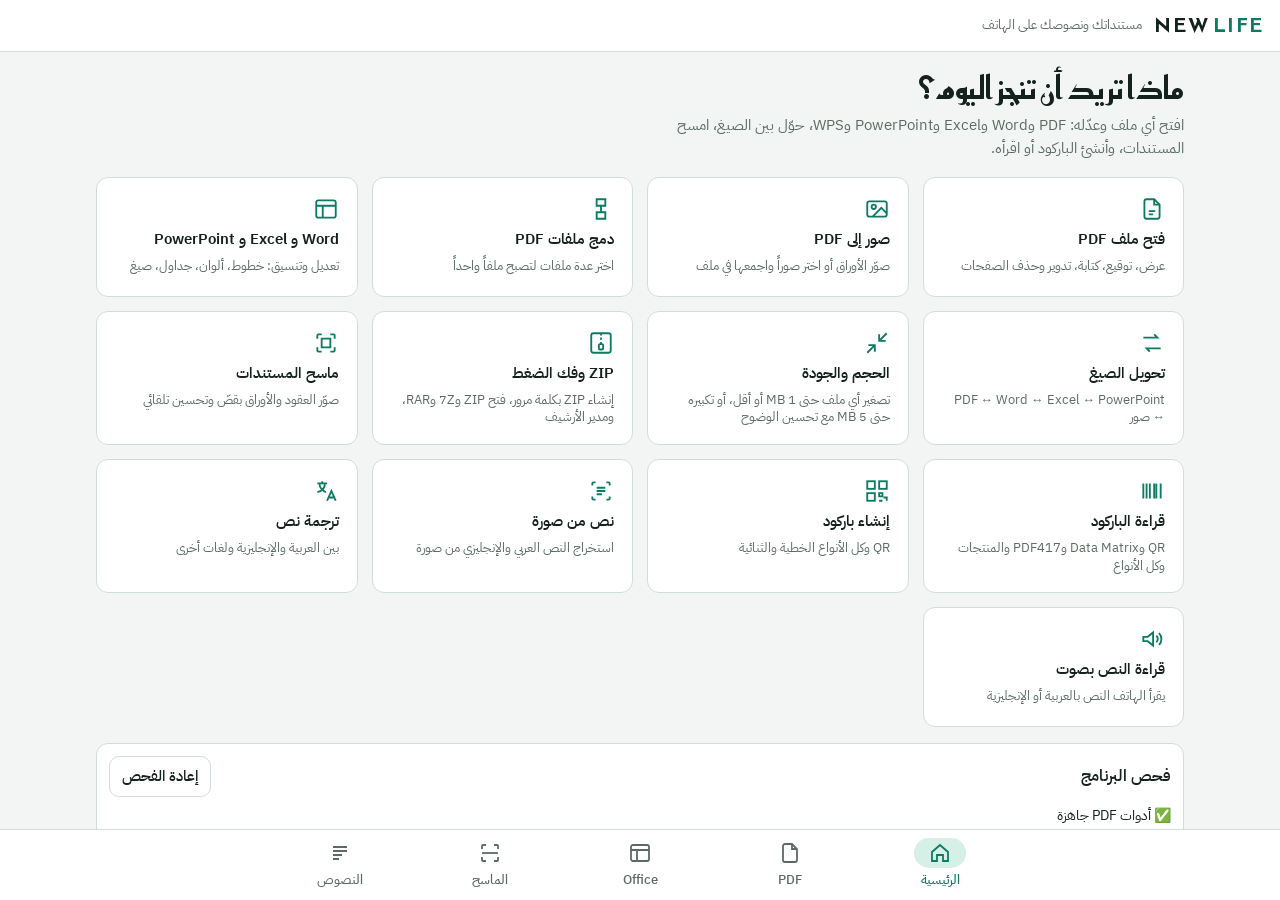
==== commit b8208f75: "Add files via upload" ====
--- a/app/src/main/assets/web/index.html
+++ b/app/src/main/assets/web/index.html
@@ -306,6 +306,43 @@
 #xWrap{touch-action:pan-x pan-y}
 #xgrid{width:max-content}
 .tb > *{flex:none}
+#pages{direction:ltr}
+#pages .pg .cap,#pages .empty{direction:rtl}
+/* وضع التعبئة والتعديل */
+.ovc{position:absolute;pointer-events:none}
+.ovt{position:absolute;z-index:3;transform:translateY(0)}
+.ovt .tx{min-width:1.2em;min-height:1em;line-height:1.25;white-space:pre;outline:none;padding:0 .08em;font-family:"IBM Plex Sans Arabic",Tahoma,Arial,sans-serif;border-radius:2px;caret-color:#e11d48}
+.ovt.on .tx,.ovt .tx:focus{box-shadow:0 0 0 1.5px #0d7a62;background:rgba(214,239,231,.35)}
+.ovt:not(.on) .tx:empty{box-shadow:0 0 0 1px dashed #0d7a62}
+.ovt .mv,.ovt .x{position:absolute;top:-30px;width:28px;height:28px;border-radius:14px;border:0;background:#0d7a62;color:#fff;font-size:15px;line-height:1;padding:0;display:none;place-items:center;touch-action:none}
+.ovt.on .mv,.ovt.on .x{display:grid}
+.ovt .mv{inset-inline-start:0}.ovt .x{inset-inline-start:32px;background:#b4232c}
+.ovk{position:absolute;z-index:3;border:1.5px solid #0d7a62;background:rgba(214,239,231,.45);border-radius:3px;padding:0;color:#0b3d91;font-weight:700;display:grid;place-items:center;font-size:12px;line-height:1}
+.ovk.on{background:rgba(214,239,231,.8)}
+.selrect{position:absolute;border:2px dashed #0d7a62;background:rgba(13,122,98,.12);pointer-events:none;z-index:4}
+#pages.filling[data-tool=select] .sheet,#pages.filling[data-tool=hl] .sheet,#pages.filling[data-tool=white] .sheet{touch-action:none;cursor:crosshair}
+#pages.filling[data-tool=text] .sheet{cursor:text}
+#fillBar{position:fixed;inset-inline:0;bottom:calc(66px + env(safe-area-inset-bottom,0px));z-index:8;display:flex;justify-content:center;pointer-events:none}
+#fillBar .fb-in{pointer-events:auto;background:var(--surface);border-top:1px solid var(--line);box-shadow:0 -6px 22px rgba(0,0,0,.16);width:100%;max-width:860px;padding:6px 8px 8px;display:flex;flex-direction:column;gap:6px;border-radius:16px 16px 0 0}
+#fillBar .fb-tools{display:flex;gap:4px;overflow-x:auto;scrollbar-width:none}
+#fillBar .fb-tools::-webkit-scrollbar{display:none}
+#fillBar .fb-tools button{flex:none;min-width:58px;border:1px solid var(--line);background:var(--bg);border-radius:10px;padding:4px 6px;display:flex;flex-direction:column;align-items:center;gap:0;font-size:11px;color:var(--muted)}
+#fillBar .fb-tools button b{font-size:17px;color:var(--fg);line-height:1.3}
+#fillBar .fb-tools button[aria-pressed=true]{background:var(--accent);border-color:var(--accent);color:var(--accent-fg)}
+#fillBar .fb-tools button[aria-pressed=true] b{color:var(--accent-fg)}
+#fillBar .fb-row{display:flex;gap:5px;align-items:center}
+#fillBar .fb-row button{flex:none;min-width:38px;height:38px;border:1px solid var(--line);background:var(--surface);border-radius:9px;font-weight:600;padding:0 8px}
+#fillBar .fb-row button.on{background:var(--accent-soft);border-color:var(--accent)}
+#fillBar .fb-c i{display:block;width:20px;height:20px;border-radius:10px;border:2px solid var(--line);margin:auto}
+#fillBar .fb-sz{min-width:24px;text-align:center;font-variant-numeric:tabular-nums;font-weight:600}
+#fillBar .fb-hint{flex:1;min-width:0;font-size:12px;color:var(--muted);overflow:hidden;text-overflow:ellipsis;white-space:nowrap}
+#fillBar .fb-ok{background:var(--accent)!important;color:var(--accent-fg);border-color:var(--accent)!important}
+#fillBar .fb-x{color:var(--danger)}
+body.filling #pages{padding-bottom:260px}
+#zoomFab{position:fixed;left:max(12px,env(safe-area-inset-left,0px));bottom:calc(84px + env(safe-area-inset-bottom,0px));z-index:7;display:flex;flex-direction:column;background:var(--surface);border:1px solid var(--line);border-radius:14px;box-shadow:0 4px 16px rgba(0,0,0,.18);overflow:hidden}
+#zoomFab button{width:46px;height:42px;border:0;background:none;font-size:22px;font-weight:600;color:var(--fg)}
+#zoomFab #zfPct{font-size:11px;font-weight:600;color:var(--muted);height:30px;border-block:1px solid var(--line)}
+body.filling #zoomFab{bottom:calc(196px + env(safe-area-inset-bottom,0px))}
 
 </style>
 
@@ -2416,25 +2453,34 @@
 const clamp = (v, a, b) => Math.min(b, Math.max(a, v));
 
 /* ───── تكبير بإصبعين لأي عنصر ───── */
-function attachPinch(el, { get, live, commit, min = 0.5, max = 4 }) {
+function attachPinch(el, { get, live, commit, min = 0.5, max = 5 }) {
+  // الحركة والرفع تُتابَع على مستوى الصفحة كلها: قد تُعاد رسم الصورة تحت الإصبع أثناء التكبير
   let start = null;
   const dist = t => Math.hypot(t[0].clientX - t[1].clientX, t[0].clientY - t[1].clientY);
   const mid = t => ({ x: (t[0].clientX + t[1].clientX) / 2, y: (t[0].clientY + t[1].clientY) / 2 });
-  el.addEventListener("touchstart", e => {
-    if (e.touches.length === 2) { start = { d: dist(e.touches), z: get(), m: mid(e.touches), k: 1 }; e.preventDefault(); }
-  }, { passive: false });
-  el.addEventListener("touchmove", e => {
-    if (!start || e.touches.length !== 2) return;
-    e.preventDefault();
+  let lastEv = null;
+  const move = e => {
+    if (!start || e.touches.length < 2 || e === lastEv) return; lastEv = e;
+    if (e.cancelable) e.preventDefault();
     const k = clamp(start.z * dist(e.touches) / start.d, min, max) / start.z;
     start.k = k; live(k, start.m);
-  }, { passive: false });
+  };
+  let targets = [];
   const end = e => {
     if (!start || e.touches.length >= 2) return;
     const s = start; start = null;
+    for (const t of targets) { t.removeEventListener("touchmove", move); t.removeEventListener("touchend", end); t.removeEventListener("touchcancel", end); }
+    targets = [];
     commit(clamp(s.z * s.k, min, max), s.m, s.k);
   };
-  el.addEventListener("touchend", end); el.addEventListener("touchcancel", end);
+  el.addEventListener("touchstart", e => {
+    if (e.touches.length !== 2 || start) return;
+    start = { d: Math.max(10, dist(e.touches)), z: get(), m: mid(e.touches), k: 1 };
+    if (e.cancelable) e.preventDefault();
+    // الأحداث تصل دائماً إلى العنصر الذي لُمس أولاً حتى لو أزيل من الصفحة، لذا نستمع عليه مباشرة
+    targets = [document, ...new Set([...e.touches].map(t => t.target))];
+    for (const t of targets) { t.addEventListener("touchmove", move, { passive: false }); t.addEventListener("touchend", end); t.addEventListener("touchcancel", end); }
+  }, { passive: false });
 }
 function zoomBar(id, minus, label, plus) {
   return `<span class="zoombar" id="${id}"><button data-act="${minus}" aria-label="تصغير">−</button><span>${label}</span><button data-act="${plus}" aria-label="تكبير">+</button></span>`;
@@ -2464,7 +2510,7 @@
   } catch (e) { delete pg.dataset.r; }
 }
 function pdfSetZoom(z, focus) {
-  z = clamp(Math.round(z * 100) / 100, 0.5, 4);
+  z = clamp(Math.round(z * 100) / 100, 0.5, 5);
   const box = $("#pages"), main = $("#main");
   const old = S.zoom; S.zoom = z;
   const fx = focus ? focus.x : innerWidth / 2, fy = focus ? focus.y - main.getBoundingClientRect().top : main.clientHeight / 2;
@@ -5083,6 +5129,523 @@
   } catch (e) { toast(e.message); } finally { busy(); }
 }
 
+/* ═══════════════════ PDF: وضع «تعبئة وتعديل» ═══════════════════
+   الكتابة مباشرة على الصفحة، تعديل النص الموجود، تحديد منطقة، علامات، ألوان وأحجام، وحقول النماذج */
+const FILL = { on: false, tool: "text", color: "#0b3d91", pt: 11, bold: false, hist: [], fields: null };
+const FILL_FONT = '"IBM Plex Sans Arabic", Tahoma, Arial, sans-serif';
+const FILL_COLORS = ["#111111", "#0b3d91", "#1d4ed8", "#b91c1c", "#0d7a62", "#7030a0", "#c55a11", "#ffffff"];
+const pageK = i => { const sh = $(`.pg[data-i="${i}"] .sheet`); return sh ? sh.clientWidth / S.sizes[i][0] : 1; };   // بكسل شاشة لكل نقطة PDF
+
+/* ───── الرسم فوق الصفحة: العناصر السابقة + النصوص الحية + التغطيات ───── */
+const _drawImgOverlays = drawOverlays;
+drawOverlays = function (i) {
+  const all = S.overlays; S.overlays = all.filter(o => o.url);
+  try { _drawImgOverlays(i); } finally { S.overlays = all; }
+  const sh = $(`.pg[data-i="${i}"] .sheet`); if (!sh) return;
+  sh.querySelectorAll(".ovt,.ovc,.ovk").forEach(x => x.remove());
+  const k = pageK(i);
+  for (const o of S.overlays) {
+    if (o.page !== i) continue;
+    if (o.cover) sh.append(coverEl(o.cover));
+    if (o.kind === "live") sh.append(liveEl(o, k));
+    if (o.kind === "chk") sh.append(chkEl(o));
+  }
+};
+function coverEl(c) {
+  const d = document.createElement("div"); d.className = "ovc";
+  Object.assign(d.style, { left: c.fx * 100 + "%", top: c.fy * 100 + "%", width: c.fw * 100 + "%", height: c.fh * 100 + "%", background: c.color });
+  return d;
+}
+function liveEl(o, k) {
+  const w = document.createElement("div"); w.className = "ovt" + (S.active === o ? " on" : "");
+  w.style.top = o.fy * 100 + "%";
+  if (o.rtl) w.style.right = (1 - o.ax) * 100 + "%"; else w.style.left = o.ax * 100 + "%";
+  w.innerHTML = '<div class="tx" contenteditable="true" spellcheck="false"></div><button class="mv" aria-label="تحريك">✥</button><button class="x" aria-label="حذف">×</button>';
+  const t = w.querySelector(".tx");
+  Object.assign(t.style, { fontSize: o.pt * k + "px", color: o.color, fontWeight: o.bold ? 700 : 400, direction: o.rtl ? "rtl" : "ltr", textAlign: o.rtl ? "right" : "left" });
+  t.innerText = o.text;
+  t.addEventListener("focus", () => { if (S.active !== o) { S.active = o; $$(".ovt.on, .ov.on").forEach(x => x.classList.remove("on")); w.classList.add("on"); fillSync(); updateBars(); } });
+  t.addEventListener("input", () => {
+    o.text = t.innerText.replace(/\n$/, "");
+    const rtl = /^[^A-Za-z]*[؀-ۿ]/.test(o.text) || (!/[A-Za-z]/.test(o.text) && o.rtlDefault);
+    if (o.text && rtl !== o.rtl && !o.fixedDir) {     // تغيير الاتجاه مع الإبقاء على نقطة البداية
+      const sh = w.parentElement, r = w.getBoundingClientRect(), R = sh.getBoundingClientRect();
+      o.ax = rtl ? (r.left - R.left) / R.width : (r.right - R.left) / R.width; o.rtl = rtl;
+      if (rtl) { w.style.left = ""; w.style.right = (1 - o.ax) * 100 + "%"; } else { w.style.right = ""; w.style.left = o.ax * 100 + "%"; }
+      Object.assign(t.style, { direction: rtl ? "rtl" : "ltr", textAlign: rtl ? "right" : "left" });
+    }
+  });
+  t.addEventListener("click", e => e.stopPropagation());
+  w.querySelector(".x").onclick = e => { e.stopPropagation(); fillRemove(o); };
+  const mv = w.querySelector(".mv");
+  mv.addEventListener("pointerdown", e => {
+    e.preventDefault(); e.stopPropagation(); mv.setPointerCapture(e.pointerId);
+    const sh = w.parentElement; let lx = e.clientX, ly = e.clientY;
+    const m = ev => { const R = sh.getBoundingClientRect(); o.ax = clamp(o.ax + (ev.clientX - lx) / R.width, 0, 1); o.fy = clamp(o.fy + (ev.clientY - ly) / R.height, -0.02, 1); lx = ev.clientX; ly = ev.clientY;
+      w.style.top = o.fy * 100 + "%"; if (o.rtl) w.style.right = (1 - o.ax) * 100 + "%"; else w.style.left = o.ax * 100 + "%"; };
+    const up = () => { mv.removeEventListener("pointermove", m); mv.removeEventListener("pointerup", up); mv.removeEventListener("pointercancel", up); };
+    mv.addEventListener("pointermove", m); mv.addEventListener("pointerup", up); mv.addEventListener("pointercancel", up);
+  });
+  return w;
+}
+function chkEl(o) {
+  const b = document.createElement("button"); b.className = "ovk" + (o.on ? " on" : ""); b.type = "button";
+  Object.assign(b.style, { left: o.fx * 100 + "%", top: o.fy * 100 + "%", width: o.fw * 100 + "%", height: o.fh * 100 + "%" });
+  b.textContent = o.on ? "✓" : "";
+  b.onclick = e => { e.stopPropagation(); o.on = !o.on; b.classList.toggle("on", o.on); b.textContent = o.on ? "✓" : ""; };
+  return b;
+}
+function fillRemove(o) {
+  const i = S.overlays.indexOf(o); if (i >= 0) S.overlays.splice(i, 1);
+  if (S.active === o) S.active = null; drawOverlays(o.page); updateBars();
+}
+function focusLive(o) {
+  requestAnimationFrame(() => {
+    const el = $$(`.pg[data-i="${o.page}"] .ovt`).find(x => x.querySelector(".tx").innerText === o.text && x.classList.contains("on")) || $$(`.pg[data-i="${o.page}"] .ovt.on`)[0];
+    const t = el?.querySelector(".tx"); if (!t) return;
+    t.focus(); const r = document.createRange(); r.selectNodeContents(t); r.collapse(false); const s = getSelection(); s.removeAllRanges(); s.addRange(r);
+  });
+}
+function addLive(page, ax, fy, opts = {}) {
+  const o = { kind: "live", page, ax, fy, text: opts.text || "", pt: opts.pt || FILL.pt, color: opts.color || FILL.color, bold: opts.bold ?? FILL.bold,
+    rtl: opts.rtl ?? true, rtlDefault: opts.rtl ?? true, cover: opts.cover || null, field: opts.field || null, fixedDir: !!opts.fixedDir };
+  S.overlays.push(o); S.active = o; FILL.hist.push(o); drawOverlays(page); updateBars(); focusLive(o);
+  return o;
+}
+/* إزالة النصوص الفارغة عند الانتقال */
+function pruneEmpty(except) {
+  const empty = S.overlays.filter(o => o.kind === "live" && !o.text.trim() && !o.cover && !o.field && o !== except);
+  empty.forEach(o => S.overlays.splice(S.overlays.indexOf(o), 1));
+  new Set(empty.map(o => o.page)).forEach(drawOverlays);
+}
+
+/* ───── أخذ لون من صورة الصفحة ───── */
+function pagePixels(i, fx, fy, fw, fh) {
+  const c = $(`.pg[data-i="${i}"] .sheet canvas`); if (!c) return null;
+  const x = Math.max(0, Math.floor(fx * c.width)), y = Math.max(0, Math.floor(fy * c.height));
+  const w = Math.max(1, Math.min(c.width - x, Math.ceil(fw * c.width))), h = Math.max(1, Math.min(c.height - y, Math.ceil(fh * c.height)));
+  try { return { d: c.getContext("2d").getImageData(x, y, w, h).data, w, h }; } catch (e) { return null; }
+}
+const hex2 = (r, g, b) => "#" + [r, g, b].map(v => Math.round(v).toString(16).padStart(2, "0")).join("");
+function sampleColors(i, box) {
+  // الخلفية: اللون الأكثر تكراراً في حلقة رفيعة حول المستطيل. لون النص: البكسلات الأبعد عن الخلفية داخله
+  const c = $(`.pg[data-i="${i}"] .sheet canvas`); const px = c ? 2 / c.width : 0.003, py = c ? 2 / c.height : 0.003;
+  const ring = [];
+  for (const [fx, fy, fw, fh] of [[box.fx - px, box.fy - py, box.fw + 2 * px, py], [box.fx - px, box.fy + box.fh, box.fw + 2 * px, py], [box.fx - px, box.fy, px, box.fh], [box.fx + box.fw, box.fy, px, box.fh]]) {
+    const p = pagePixels(i, fx, fy, fw, fh); if (p) for (let k = 0; k < p.d.length; k += 4) ring.push([p.d[k], p.d[k + 1], p.d[k + 2]]);
+  }
+  const inner = pagePixels(i, box.fx, box.fy, box.fw, box.fh);
+  const all = ring.slice(); if (inner) for (let k = 0; k < inner.d.length; k += 4) all.push([inner.d[k], inner.d[k + 1], inner.d[k + 2]]);
+  const counts = new Map(); let best = null, bn = 0;
+  for (const p of (ring.length > 8 ? ring : all)) { const key = (p[0] >> 3) + "," + (p[1] >> 3) + "," + (p[2] >> 3); const v = counts.get(key) || { n: 0, s: [0, 0, 0] }; v.n++; v.s[0] += p[0]; v.s[1] += p[1]; v.s[2] += p[2]; counts.set(key, v); if (v.n > bn) { bn = v.n; best = v; } }
+  const bg = best ? best.s.map(x => x / best.n) : [255, 255, 255];
+  let fg = [17, 17, 17];
+  if (inner) {
+    const fpx = []; for (let k = 0; k < inner.d.length; k += 4) { const p = [inner.d[k], inner.d[k + 1], inner.d[k + 2]]; const dd = Math.abs(p[0] - bg[0]) + Math.abs(p[1] - bg[1]) + Math.abs(p[2] - bg[2]); if (dd > 90) fpx.push([dd, p]); }
+    if (fpx.length) { fpx.sort((a, b) => b[0] - a[0]); const top = fpx.slice(0, Math.max(1, fpx.length >> 2)); fg = [0, 1, 2].map(ch => top.reduce((s, x) => s + x[1][ch], 0) / top.length); }
+  }
+  return { bg: hex2(...bg), fg: hex2(...fg) };
+}
+
+/* ───── تعديل نص موجود في الصفحة ───── */
+async function editExistingAt(i, px, py) {
+  busy("جاري قراءة النص...");
+  let P; try { P = (await pdfIndex())[i]; } finally { busy(); }
+  const sp = P.spans.filter(s => s.b > s.a);
+  const hit = sp.filter(s => px >= s.x - s.h * 0.2 && px <= s.x + s.w + s.h * 0.2 && py >= s.y - s.h * 0.15 && py <= s.y + s.h * 1.1)
+    .sort((a, b) => Math.abs(a.y + a.h / 2 - py) - Math.abs(b.y + b.h / 2 - py))[0];
+  if (!hit) { toast(P.spans.length ? "لا يوجد نص في هذا المكان — اضغط على الكلمة نفسها" : "هذه الصفحة صورة بلا نص قابل للتعديل. استخدم «تحديد» ثم «قراءة النص وتعديله»", 4500); return; }
+  // توسيع التحديد ليشمل العبارة كلها في السطر (حتى فراغ كبير)
+  const line = sp.filter(s => Math.abs((s.y + s.h / 2) - (hit.y + hit.h / 2)) < hit.h * 0.45).sort((a, b) => a.x - b.x);
+  let lo = line.indexOf(hit), hi = lo; const gap = hit.h * 0.9;
+  while (lo > 0 && line[lo].x - (line[lo - 1].x + line[lo - 1].w) < gap) lo--;
+  while (hi < line.length - 1 && line[hi + 1].x - (line[hi].x + line[hi].w) < gap) hi++;
+  const group = line.slice(lo, hi + 1);
+  const a = Math.min(...group.map(s => s.a)), b = Math.max(...group.map(s => s.b));
+  const text = P.text.slice(a, b).replace(/\s+/g, " ").trim();
+  const x0 = Math.min(...group.map(s => s.x)), x1 = Math.max(...group.map(s => s.x + s.w)), y0 = Math.min(...group.map(s => s.y)), y1 = Math.max(...group.map(s => s.y + s.h));
+  const box = { fx: x0 / P.W, fy: y0 / P.H, fw: (x1 - x0) / P.W, fh: (y1 - y0) / P.H };
+  const col = sampleColors(i, box);
+  const pt = Math.max(5, Math.round((y1 - y0) / 1.15 * 0.98 * 2) / 2);
+  const cov = { fx: box.fx - 0.002, fy: box.fy, fw: box.fw + 0.004, fh: box.fh, color: col.bg };
+  const rtl = AR.test(text);
+  addLive(i, rtl ? (x1 / P.W) : (x0 / P.W), (y0 + (y1 - y0) * 0.02) / P.H, { text, pt, color: col.fg, bold: false, rtl, cover: cov, fixedDir: false });
+  FILL.color = col.fg; fillSync();
+  toast("عدّل النص ثم اضغط «تم» لتثبيته في الملف", 3000);
+}
+
+/* ───── تحديد منطقة بالسحب ───── */
+function rectDrag(sh, i, ev, done) {
+  const R = sh.getBoundingClientRect(); const x0 = (ev.clientX - R.left) / R.width, y0 = (ev.clientY - R.top) / R.height;
+  const d = document.createElement("div"); d.className = "selrect"; sh.append(d);
+  let r = { fx: x0, fy: y0, fw: 0, fh: 0 };
+  const mv = e => { const x = clamp((e.clientX - R.left) / R.width, 0, 1), y = clamp((e.clientY - R.top) / R.height, 0, 1);
+    r = { fx: Math.min(x0, x), fy: Math.min(y0, y), fw: Math.abs(x - x0), fh: Math.abs(y - y0) };
+    Object.assign(d.style, { left: r.fx * 100 + "%", top: r.fy * 100 + "%", width: r.fw * 100 + "%", height: r.fh * 100 + "%" }); };
+  const up = () => { sh.removeEventListener("pointermove", mv); sh.removeEventListener("pointerup", up); sh.removeEventListener("pointercancel", up); d.remove(); if (r.fw * R.width > 8 && r.fh * R.height > 6) done(r); };
+  sh.setPointerCapture(ev.pointerId); sh.addEventListener("pointermove", mv); sh.addEventListener("pointerup", up); sh.addEventListener("pointercancel", up);
+}
+function addCover(i, r, color) { const o = { kind: "cover", page: i, cover: { ...r, color } }; S.overlays.push(o); FILL.hist.push(o); drawOverlays(i); updateBars(); return o; }
+function addShapeRect(i, r, kind, color) {
+  const [W, H] = S.sizes[i]; const pw = Math.max(20, Math.round(r.fw * W * 3)), ph = Math.max(10, Math.round(r.fh * H * 3));
+  const o = { page: i, url: shapePng(kind, color, pw, ph), fx: r.fx, fy: r.fy, fw: r.fw, fh: r.fh, rot: 0, kind: "shape", nat: { w: r.fw * W, h: r.fh * H } };
+  S.overlays.push(o); FILL.hist.push(o); drawOverlays(i); updateBars(); return o;
+}
+async function regionMenu(i, r) {
+  const a = await sheet((b, close) => {
+    b.insertAdjacentHTML("beforeend", `<h2>المنطقة المحددة</h2><div class="toolgrid">
+      <button data-k="type"><strong>كتابة داخلها</strong><small>تغطية المحتوى ثم الكتابة</small></button>
+      <button data-k="ocr"><strong>قراءة النص وتعديله</strong><small>للصفحات المصوّرة</small></button>
+      <button data-k="cover"><strong>تغطية</strong><small>بلون الخلفية (حذف المحتوى)</small></button>
+      <button data-k="white"><strong>تغطية بالأبيض</strong><small>مثل المُصحِّح</small></button>
+      <button data-k="hl"><strong>تظليل</strong><small>باللون المختار</small></button>
+      <button data-k="rect"><strong>إطار</strong><small>مستطيل حول المنطقة</small></button>
+      <button data-k="zoom"><strong>تكبير إليها</strong><small>ملء الشاشة بهذا الجزء</small></button>
+      <button data-k="copy"><strong>نسخ النص</strong><small>إلى قسم النصوص</small></button>
+      <button data-k="img"><strong>حفظ كصورة</strong><small>PNG بدقة عالية</small></button></div>`);
+    b.querySelectorAll("[data-k]").forEach(x => x.onclick = () => close(x.dataset.k));
+  });
+  if (!a) return;
+  const [W, H] = S.sizes[i];
+  if (a === "zoom") { const z = clamp(0.92 / r.fw, 1, 5); pdfSetZoom(z); setTimeout(() => { const sh = $(`.pg[data-i="${i}"] .sheet`); const R = sh.getBoundingClientRect(), M = $("#main").getBoundingClientRect(); $("#main").scrollTop += R.top - M.top + R.height * r.fy - 70; $("#pages").scrollLeft += R.left + R.width * r.fx - 16; }, 60); return; }
+  if (a === "hl") return addShapeRect(i, r, "hl", FILL.color === "#111111" ? "#ffd400" : FILL.color);
+  if (a === "rect") return addShapeRect(i, r, "rect", FILL.color);
+  if (a === "white") return addCover(i, r, "#ffffff");
+  const col = sampleColors(i, r);
+  if (a === "cover") return addCover(i, r, col.bg);
+  if (a === "type") { const pt = Math.max(6, Math.min(FILL.pt, Math.round(r.fh * H / 1.3))); return addLive(i, r.fx + r.fw - 0.004, r.fy + (r.fh * H - pt * 1.25) / 2 / H, { pt, cover: { ...r, color: col.bg } }); }
+  // قراءة النص من المنطقة
+  const crop = await regionCanvas(i, r, 3);
+  if (a === "img") return saveFile(`${baseName(S.name)} - جزء.png`, await toBlob(crop, "image/png"));
+  if (!NL) { toast("قراءة النص تعمل داخل التطبيق"); return; }
+  busy("جاري قراءة النص...");
+  let t = ""; try { [t] = await runOcr([await toBlob(crop, "image/jpeg", 0.92)]); } catch (e) { busy(); toast(e.message); return; }
+  busy(); t = (t || "").trim();
+  if (!t) { toast("لم يُعثر على نص في هذه المنطقة"); return; }
+  if (a === "copy") { setSrc(t, "من جزء في: " + S.name); copyText(t); return; }
+  const lines = t.split("\n").length; const pt = Math.max(6, Math.round(r.fh * H / lines / 1.3 * 2) / 2);
+  const rtl = AR.test(t);
+  addLive(i, rtl ? r.fx + r.fw - 0.004 : r.fx + 0.004, r.fy, { text: t, pt, color: col.fg, rtl, cover: { ...r, color: col.bg } });
+}
+async function regionCanvas(i, r, scale) {
+  const page = await S.pdf.getPage(i + 1); const vp = page.getViewport({ scale });
+  const full = document.createElement("canvas"); full.width = vp.width; full.height = vp.height; const g = full.getContext("2d");
+  g.fillStyle = "#fff"; g.fillRect(0, 0, full.width, full.height); await page.render({ canvasContext: g, viewport: vp }).promise;
+  const c = document.createElement("canvas"); c.width = Math.max(1, Math.round(r.fw * vp.width)); c.height = Math.max(1, Math.round(r.fh * vp.height));
+  c.getContext("2d").drawImage(full, -r.fx * vp.width, -r.fy * vp.height); full.width = 0; return c;
+}
+
+/* ───── التعامل مع اللمس على الصفحة حسب الأداة ───── */
+const _sheetTap = onSheetTap;
+onSheetTap = function (ev, i, pg) {
+  if (!FILL.on || S.placing) return _sheetTap(ev, i, pg);
+  if (ev.target.closest(".ov,.ovt,.ovk")) return;
+  const sh = pg.querySelector(".sheet"); const R = sh.getBoundingClientRect();
+  const fx = (ev.clientX - R.left) / R.width, fy = (ev.clientY - R.top) / R.height;
+  const [W, H] = S.sizes[i];
+  if (S.active) { S.active = null; $$(".ovt.on,.ov.on").forEach(x => x.classList.remove("on")); }
+  pruneEmpty();
+  switch (FILL.tool) {
+    case "text": { const pt = FILL.pt; addLive(i, fx, fy - pt * 0.75 / H, {}); break; }
+    case "edit": editExistingAt(i, fx * W, fy * H); break;
+    case "check": case "cross": case "dot": {
+      const s = FILL.pt * 1.3; const c = document.createElement("canvas"); c.width = c.height = 120; const g = c.getContext("2d");
+      g.strokeStyle = g.fillStyle = FILL.color; g.lineWidth = 14; g.lineCap = g.lineJoin = "round"; g.beginPath();
+      if (FILL.tool === "check") { g.moveTo(18, 64); g.lineTo(48, 96); g.lineTo(104, 22); g.stroke(); }
+      else if (FILL.tool === "cross") { g.moveTo(24, 24); g.lineTo(96, 96); g.moveTo(96, 24); g.lineTo(24, 96); g.stroke(); }
+      else { g.arc(60, 60, 34, 0, Math.PI * 2); g.fill(); }
+      const o = { page: i, url: c.toDataURL("image/png"), fx: fx - s / 2 / W, fy: fy - s / 2 / H, fw: s / W, fh: s / H, rot: 0, kind: "shape", nat: { w: s, h: s } };
+      S.overlays.push(o); FILL.hist.push(o); drawOverlays(i); updateBars(); break;
+    }
+    default: break;
+  }
+  fillSync();
+};
+function sheetPointerDown(ev) {
+  if (!FILL.on || !["select", "hl", "white"].includes(FILL.tool) || ev.target.closest(".ov,.ovt,.ovk")) return;
+  const sh = ev.currentTarget; const i = +sh.closest(".pg").dataset.i; ev.preventDefault();
+  rectDrag(sh, i, ev, r => {
+    if (FILL.tool === "select") regionMenu(i, r);
+    else if (FILL.tool === "hl") addShapeRect(i, r, "hl", FILL.color === "#111111" || FILL.color === "#ffffff" ? "#ffd400" : FILL.color);
+    else addCover(i, r, sampleColors(i, r).bg);
+  });
+}
+const _buildPages = buildPages;
+buildPages = function () {
+  _buildPages();
+  $$("#pages .sheet").forEach(sh => sh.addEventListener("pointerdown", sheetPointerDown));
+  $("#pages").classList.toggle("filling", FILL.on); $("#pages").dataset.tool = FILL.tool;
+};
+
+/* ───── حقول النماذج (AcroForm) ───── */
+async function loadFormFields() {
+  FILL.fields = [];
+  try {
+    const d = await PDFDocument.load(S.bytes, { ignoreEncryption: true }); const form = d.getForm();
+    const pages = d.getPages(); const refPage = new Map();
+    pages.forEach((p, k) => { const an = p.node.Annots(); if (an) for (let j = 0; j < an.size(); j++) refPage.set(String(an.get(j)), k); });
+    for (const f of form.getFields()) {
+      const type = f instanceof PDFLib.PDFTextField ? "PDFTextField" : f instanceof PDFLib.PDFCheckBox ? "PDFCheckBox" : "other"; const name = f.getName();
+      for (const w of f.acroField.getWidgets()) {
+        const ref = d.context.getObjectRef(w.dict); const pi = ref ? refPage.get(String(ref)) : undefined; if (pi === undefined) continue;
+        const rc = w.getRectangle(); const [W, H] = S.sizes[pi]; const rot = pages[pi].getRotation().angle; if (rot) continue;
+        const box = { fx: rc.x / W, fy: (H - rc.y - rc.height) / H, fw: rc.width / W, fh: rc.height / H };
+        let val = ""; try { if (type === "PDFTextField") val = f.getText() || ""; } catch (e) {}
+        let on = false; try { if (type === "PDFCheckBox") on = f.isChecked(); } catch (e) {}
+        FILL.fields.push({ name, type, page: pi, box, val, on, h: rc.height });
+      }
+    }
+  } catch (e) { console.warn("fields", e); }
+  return FILL.fields;
+}
+async function fillFieldsMode() {
+  const fl = await loadFormFields();
+  const usable = fl.filter(f => f.type === "PDFTextField" || f.type === "PDFCheckBox");
+  if (!usable.length) return 0;
+  for (const f of usable) {
+    if (S.overlays.some(o => o.field === f.name && o.page === f.page)) continue;
+    if (f.type === "PDFCheckBox") S.overlays.push({ kind: "chk", page: f.page, ...f.box, on: f.on, field: f.name, init: f.on });
+    else { const pt = Math.max(6, Math.min(12, f.h * 0.62)); S.overlays.push({ kind: "live", page: f.page, ax: f.box.fx + f.box.fw - 0.004, fy: f.box.fy + (f.box.fh - pt * 1.25 / S.sizes[f.page][1]) / 2, text: f.val, pt, color: FILL.color, bold: false, rtl: true, rtlDefault: true, field: f.name, fieldBox: f.box, init: f.val }); }
+  }
+  new Set(usable.map(f => f.page)).forEach(drawOverlays); updateBars();
+  return usable.length;
+}
+
+/* ───── التثبيت في الملف ───── */
+function livePng(o) {
+  const s = 5; const lines = (o.text || "").split("\n"); const size = o.pt * s;
+  const c = document.createElement("canvas"); const g = c.getContext("2d"); const font = `${o.bold ? 700 : 400} ${size}px ${FILL_FONT}`; g.font = font;
+  const lh = size * 1.25; const w = Math.max(...lines.map(l => g.measureText(l).width), 4);
+  c.width = Math.ceil(w + size * 0.25); c.height = Math.ceil(lh * lines.length);
+  g.font = font; g.fillStyle = o.color; g.textBaseline = "middle"; g.direction = o.rtl ? "rtl" : "ltr"; g.textAlign = o.rtl ? "right" : "left";
+  lines.forEach((l, k) => g.fillText(l, o.rtl ? c.width - size * 0.12 : size * 0.12, lh * k + lh / 2));
+  return { url: c.toDataURL("image/png"), w: c.width / s, h: c.height / s };
+}
+const hexRgb = h => { const n = parseInt(h.slice(1), 16); return PDFLib.rgb((n >> 16 & 255) / 255, (n >> 8 & 255) / 255, (n & 255) / 255); };
+applyOverlays = async function () {
+  document.activeElement?.blur?.();
+  pruneEmpty();
+  if (!S.overlays.length) { S.placing = null; updateBars(); return; }
+  const list = S.overlays.slice();
+  await commit(async d => {
+    const cache = {}; let form = null; const pages = d.getPages();
+    try { form = d.getForm(); } catch (e) {}
+    // حقول النماذج
+    const touched = new Set();
+    for (const o of list) {
+      if (!o.field || !form) continue;
+      try {
+        if (o.kind === "chk") { if (o.on !== o.init) { const f = form.getCheckBox(o.field); o.on ? f.check() : f.uncheck(); } }
+        else if (o.kind === "live" && o.text !== o.init) { form.getTextField(o.field).setText(""); touched.add(o.field); }
+      } catch (e) { console.warn(e); }
+    }
+    if (form && list.some(o => o.field)) {
+      try { form.flatten(); } catch (e) { console.warn("flatten", e); }
+      // إزالة مراجع الحقول المحذوفة من الصفحات
+      for (const p of pages) { const an = p.node.Annots(); if (!an) continue; for (let j = an.size() - 1; j >= 0; j--) { const r = an.get(j); if (r instanceof PDFLib.PDFRef && !d.context.lookup(r)) an.remove(j); } }
+    }
+    for (const o of list) {
+      const page = await S.pdf.getPage(o.page + 1); const vp = page.getViewport({ scale: 1 }); const p = pages[o.page]; const rot = p.getRotation().angle;
+      if (o.cover) { const c = pdfPlacement(vp, rot, { ...o.cover, rot: 0 }); p.drawRectangle({ x: c.x, y: c.y, width: c.width, height: c.height, rotate: c.rotate, color: hexRgb(o.cover.color), borderWidth: 0 }); }
+      if (o.kind === "chk" || o.kind === "cover") continue;
+      if (o.kind === "live") {
+        if (!o.text.trim() || (o.field && o.text === o.init)) continue;
+        const png = livePng(o); const [W, H] = S.sizes[o.page];
+        const fw = png.w / W, fh = png.h / H; const fx = o.rtl ? o.ax - fw : o.ax;
+        const img = await d.embedPng(png.url);
+        p.drawImage(img, pdfPlacement(vp, rot, { fx, fy: o.fy, fw, fh, rot: 0 }));
+        continue;
+      }
+      const img = cache[o.url] || (cache[o.url] = await d.embedPng(o.url));
+      p.drawImage(img, pdfPlacement(vp, rot, o));
+    }
+  }, "جاري التثبيت في الملف...");
+  S.active = null; FILL.hist = [];
+  toast("تم التثبيت في الملف — اضغط «حفظ» لحفظه");
+};
+const _cancelOv = cancelOv;
+cancelOv = function () { FILL.hist = []; _cancelOv(); };
+
+/* ───── شريط الأدوات ───── */
+const FILL_TOOLS = [["text", "Aa", "كتابة"], ["edit", "✎", "تعديل نص"], ["select", "⬚", "تحديد"], ["check", "✓", "صح"], ["cross", "✗", "خطأ"], ["dot", "●", "نقطة"], ["hl", "🖍", "تظليل"], ["white", "▭", "تغطية"], ["pan", "✋", "تصفح"]];
+function fillUi() {
+  document.body.insertAdjacentHTML("beforeend", `<div id="fillBar" hidden><div class="fb-in">
+    <div class="fb-tools">${FILL_TOOLS.map(([k, ic, n]) => `<button data-ft="${k}" aria-pressed="false"><b>${ic}</b><span>${n}</span></button>`).join("")}</div>
+    <div class="fb-row">
+      <button class="fb-c" data-fa="color" aria-label="اللون"><i id="fbColor"></i></button>
+      <button data-fa="minus" aria-label="تصغير الخط">A−</button><span id="fbSize" class="fb-sz">11</span><button data-fa="plus" aria-label="تكبير الخط">A+</button>
+      <button data-fa="bold" aria-label="عريض"><b>B</b></button>
+      <button data-fa="undo" aria-label="تراجع">↶</button>
+      <span class="fb-hint" id="fbHint"></span>
+      <button data-fa="cancel" class="fb-x">إلغاء</button><button data-fa="done" class="fb-ok">✓ تم</button></div></div></div>
+    <div id="zoomFab" hidden><button data-act="pdfZoomIn" aria-label="تكبير">+</button><button data-act="pdfZoomFit" id="zfPct" aria-label="ملء العرض">100%</button><button data-act="pdfZoomOut" aria-label="تصغير">−</button></div>`);
+  $("#fillBar").addEventListener("pointerdown", e => { if (e.target.closest("button")) e.preventDefault(); });
+  $("#fillBar").addEventListener("click", async e => {
+    const t = e.target.closest("[data-ft]"); if (t) { FILL.tool = t.dataset.ft; pruneEmpty(); fillSync(); return; }
+    const a = e.target.closest("[data-fa]")?.dataset.fa; if (!a) return;
+    const o = S.active?.kind === "live" ? S.active : null;
+    if (a === "color") { const c = await pickColor("لون الكتابة والعلامات", FILL.color); if (!c) return; FILL.color = c; if (o) { o.color = c; drawOverlays(o.page); focusLive(o); } }
+    if (a === "minus" || a === "plus") { const v = clamp((o ? o.pt : FILL.pt) + (a === "plus" ? 1 : -1), 5, 72); FILL.pt = v; if (o) { o.pt = v; drawOverlays(o.page); focusLive(o); } }
+    if (a === "bold") { FILL.bold = !(o ? o.bold : FILL.bold); if (o) { o.bold = FILL.bold; drawOverlays(o.page); focusLive(o); } }
+    if (a === "undo") { const last = FILL.hist.pop(); if (last) fillRemove(last); else toast("لا يوجد ما يُتراجع عنه"); }
+    if (a === "cancel") { if (S.overlays.length && !(await confirmSheet("إلغاء التعديلات", "حذف كل ما كتبته ولم يُثبَّت بعد؟", "حذف", true))) return; cancelOv(); fillMode(false); return; }
+    if (a === "done") { await applyOverlays(); fillMode(false); return; }
+    fillSync();
+  });
+}
+const FILL_HINTS = { text: "اضغط مكان الكتابة على الصفحة", edit: "اضغط على كلمة أو سطر موجود لتعديله", select: "اسحب بإصبعك لتحديد جزء", check: "اضغط لوضع ✓", cross: "اضغط لوضع ✗", dot: "اضغط لوضع ●", hl: "اسحب فوق النص لتظليله", white: "اسحب فوق الجزء لإخفائه", pan: "حرّك الصفحة وكبّرها بإصبعين" };
+function fillSync() {
+  const fb = $("#fillBar"); if (!fb) return;
+  fb.querySelectorAll("[data-ft]").forEach(b => b.setAttribute("aria-pressed", b.dataset.ft === FILL.tool));
+  const o = S.active?.kind === "live" ? S.active : null;
+  $("#fbColor").style.background = o ? o.color : FILL.color;
+  $("#fbSize").textContent = String(o ? o.pt : FILL.pt);
+  fb.querySelector('[data-fa="bold"]').classList.toggle("on", !!(o ? o.bold : FILL.bold));
+  $("#fbHint").textContent = FILL_HINTS[FILL.tool] || "";
+  $("#pages").dataset.tool = FILL.tool;
+}
+async function fillMode(on) {
+  if (on && !S.bytes) { toast("افتح ملف PDF أولاً"); return; }
+  if (on && S.sample) { toast("هذا ملف تجريبي — افتح ملفك أولاً، ويمكنك التجربة عليه أيضاً", 3000); }
+  FILL.on = on; $("#fillBar").hidden = !on || curTab !== "pdf"; $("#pages").classList.toggle("filling", on);
+  document.body.classList.toggle("filling", on);
+  if (on) {
+    FILL.tool = "text"; fillSync(); updateBars();
+    const n = await fillFieldsMode();
+    toast(n ? `في الملف ${n} حقلاً جاهزاً للتعبئة — اضغط على أي حقل واكتب` : "اضغط مكان الكتابة على الصفحة، أو اختر «تعديل نص» لتغيير كلمة موجودة", 4500);
+  } else { pruneEmpty(); S.active = null; updateBars(); }
+}
+const _updateBars = updateBars;
+updateBars = function () {
+  _updateBars();
+  if (FILL.on) { $("#ovBar").hidden = true; $("#selBar").hidden = true; }
+  const fb = $("#fillBar"); if (fb) fb.hidden = !FILL.on || curTab !== "pdf";
+  const zf = $("#zoomFab"); if (zf) zf.hidden = curTab !== "pdf" || !S.bytes;
+  const zp = $("#zfPct"); if (zp) zp.textContent = Math.round((S.zoom || 1) * 100) + "%";
+};
+const _showTab = showTab;
+showTab = function (t) { _showTab(t); updateBars(); };
+
+/* ═══════════════════ قارئ النصوص الدقيق (PP-OCR) داخل التطبيق ═══════════════════
+   كشف أسطر النص ثم قراءتها بنموذج يدعم العربية والإنجليزية والأرقام معاً، دون إنترنت */
+Object.assign(LIBS, { ort: ["lib/ort/ort.wasm.min.js", "ort"] });
+const PP = { ready: null, det: null, rec: null, chars: null };
+async function ppLoad() {
+  return PP.ready || (PP.ready = (async () => {
+    const ort = await lib("ort");
+    ort.env.wasm.wasmPaths = new URL("lib/ort/", location.href).href;
+    ort.env.wasm.numThreads = 1; ort.env.wasm.proxy = false;
+    const opt = { executionProviders: ["wasm"], graphOptimizationLevel: "all" };
+    const [det, rec, dict] = await Promise.all([
+      ort.InferenceSession.create(new URL("ocr/det.onnx", location.href).href, opt),
+      ort.InferenceSession.create(new URL("ocr/rec.onnx", location.href).href, opt),
+      fetch("ocr/dict.txt").then(r => r.text()),
+    ]);
+    PP.det = det; PP.rec = rec;
+    PP.chars = ["", ...dict.replace(/\r/g, "").split("\n").filter((l, i, a) => i < a.length - 1 || l !== ""), " "];
+    return PP;
+  })().catch(e => { PP.ready = null; throw e; }));
+}
+function ppCanvas(src, maxSide) {
+  const w0 = src.width, h0 = src.height; const k = Math.min(1, maxSide / Math.max(w0, h0));
+  const c = document.createElement("canvas"); c.width = Math.round(w0 * k); c.height = Math.round(h0 * k);
+  const g = c.getContext("2d", { willReadFrequently: true }); g.fillStyle = "#fff"; g.fillRect(0, 0, c.width, c.height); g.drawImage(src, 0, 0, c.width, c.height);
+  return c;
+}
+async function ppDetect(img, limit = 1280) {
+  const ort = window.ort; const w = img.width, h = img.height; const k = Math.min(1, limit / Math.max(w, h));
+  const nw = Math.max(32, Math.round(w * k / 32) * 32), nh = Math.max(32, Math.round(h * k / 32) * 32);
+  const c = document.createElement("canvas"); c.width = nw; c.height = nh; const g = c.getContext("2d", { willReadFrequently: true });
+  g.drawImage(img, 0, 0, nw, nh); const px = g.getImageData(0, 0, nw, nh).data;
+  const N = nw * nh; const x = new Float32Array(3 * N);
+  const M = [0.485, 0.456, 0.406], SD = [0.229, 0.224, 0.225];
+  for (let i = 0; i < N; i++) for (let ch = 0; ch < 3; ch++) x[ch * N + i] = (px[i * 4 + ch] / 255 - M[ch]) / SD[ch];
+  const out = await PP.det.run({ [PP.det.inputNames[0]]: new ort.Tensor("float32", x, [1, 3, nh, nw]) });
+  const prob = out[PP.det.outputNames[0]].data; const ow = nw, oh = nh;
+  // مكوّنات متصلة فوق العتبة
+  const lab = new Int32Array(N); const stack = new Int32Array(N); const boxes = []; let id = 0;
+  for (let s = 0; s < N; s++) {
+    if (lab[s] || prob[s] <= 0.3) continue;
+    id++; let sp = 0; stack[sp++] = s; lab[s] = id;
+    let x0 = ow, y0 = oh, x1 = 0, y1 = 0, area = 0, sum = 0;
+    while (sp) {
+      const p = stack[--sp]; const py = (p / ow) | 0, pxx = p - py * ow; area++; sum += prob[p];
+      if (pxx < x0) x0 = pxx; if (pxx > x1) x1 = pxx; if (py < y0) y0 = py; if (py > y1) y1 = py;
+      if (pxx > 0 && !lab[p - 1] && prob[p - 1] > 0.3) { lab[p - 1] = id; stack[sp++] = p - 1; }
+      if (pxx < ow - 1 && !lab[p + 1] && prob[p + 1] > 0.3) { lab[p + 1] = id; stack[sp++] = p + 1; }
+      if (py > 0 && !lab[p - ow] && prob[p - ow] > 0.3) { lab[p - ow] = id; stack[sp++] = p - ow; }
+      if (py < oh - 1 && !lab[p + ow] && prob[p + ow] > 0.3) { lab[p + ow] = id; stack[sp++] = p + ow; }
+    }
+    const bw = x1 - x0 + 1, bh = y1 - y0 + 1;
+    if (bw < 3 || bh < 3 || sum / area < 0.5) continue;
+    const d = area * 1.2 / (2 * (bw + bh)); const hx = d + 0.35 * (bh + 2 * d);
+    const sx = w / nw, sy = h / nh;
+    boxes.push([Math.max(0, (x0 - hx) * sx), Math.max(0, (y0 - d) * sy), Math.min(w, (x0 + bw + hx) * sx), Math.min(h, (y0 + bh + d) * sy)]);
+  }
+  return boxes;
+}
+async function ppRecognize(img, b) {
+  const ort = window.ort; const [x0, y0, x1, y1] = b; const cw = x1 - x0, chh = y1 - y0;
+  const W = Math.min(2400, Math.max(16, Math.ceil(48 * cw / chh))); const H = 48;
+  const c = document.createElement("canvas"); c.width = W; c.height = H; const g = c.getContext("2d", { willReadFrequently: true });
+  g.imageSmoothingQuality = "high"; g.drawImage(img, x0, y0, cw, chh, 0, 0, W, H);
+  const px = g.getImageData(0, 0, W, H).data; const N = W * H; const x = new Float32Array(3 * N);
+  for (let i = 0; i < N; i++) for (let ch = 0; ch < 3; ch++) x[ch * N + i] = (px[i * 4 + ch] / 255 - 0.5) / 0.5;
+  const out = await PP.rec.run({ [PP.rec.inputNames[0]]: new ort.Tensor("float32", x, [1, 3, H, W]) });
+  const t = out[PP.rec.outputNames[0]]; const [, T, C] = t.dims; const d = t.data;
+  let txt = "", last = 0, ps = 0, n = 0;
+  for (let i = 0; i < T; i++) {
+    let bi = 0, bv = -1; const o = i * C; for (let j = 0; j < C; j++) if (d[o + j] > bv) { bv = d[o + j]; bi = j; }
+    if (bi !== last && bi !== 0) { txt += PP.chars[bi] ?? ""; ps += bv; n++; }
+    last = bi;
+  }
+  return { t: txt, p: n ? ps / n : 0 };
+}
+/* من ترتيب العرض إلى ترتيب القراءة (العربية من اليمين مع إبقاء الأرقام والإنجليزية كما هي) */
+const PP_LTR = /[A-Za-z0-9٠-٩۰-۹](?:[A-Za-z0-9٠-٩۰-۹.,:/%+\-_@'&]*[A-Za-z0-9٠-٩۰-۹%])?/g;
+const PP_MIR = { "(": ")", ")": "(", "[": "]", "]": "[", "{": "}", "}": "{", "<": ">", ">": "<", "«": "»", "»": "«" };
+const ppAr = t => (t.match(/[؀-ۿ]/g) || []).length, ppLa = t => (t.match(/[A-Za-z]/g) || []).length;
+function ppLogical(t) {
+  if (!ppAr(t)) return t;
+  const runs = []; let i = 0; PP_LTR.lastIndex = 0; let m;
+  while ((m = PP_LTR.exec(t))) { if (m.index > i) runs.push(["r", t.slice(i, m.index)]); runs.push(["l", m[0]]); i = m.index + m[0].length; }
+  if (i < t.length) runs.push(["r", t.slice(i)]);
+  const seq = ppAr(t) >= ppLa(t) ? runs.reverse() : runs;
+  return seq.map(([k, s]) => k === "l" ? s : [...s].reverse().map(c => PP_MIR[c] || c).join("")).join("");
+}
+function ppRows(items) {
+  items.sort((a, b) => (a.b[1] + a.b[3]) - (b.b[1] + b.b[3])); const rows = [];
+  for (const it of items) {
+    const r = rows.find(r => Math.min(r.y1, it.b[3]) - Math.max(r.y0, it.b[1]) > 0.5 * Math.min(r.y1 - r.y0, it.b[3] - it.b[1]));
+    if (r) { r.it.push(it); r.y0 = Math.min(r.y0, it.b[1]); r.y1 = Math.max(r.y1, it.b[3]); } else rows.push({ y0: it.b[1], y1: it.b[3], it: [it] });
+  }
+  return rows.map(r => { const all = r.it.map(i => i.t).join(""); const rtl = ppAr(all) > 0 && ppAr(all) >= ppLa(all); r.it.sort((a, b) => rtl ? b.b[0] - a.b[0] : a.b[0] - b.b[0]); return r.it.map(i => i.t).join(" "); });
+}
+async function ppOcr(blob) {
+  await ppLoad();
+  const bmp = await createImageBitmap(blob);
+  const img = ppCanvas(bmp, 2400); bmp.close?.();
+  const boxes = await ppDetect(img, 1280);
+  const items = [];
+  for (const b of boxes) {
+    if (b[2] - b[0] < 12 || b[3] - b[1] < 6) continue;
+    const r = await ppRecognize(img, b);
+    if (r.p >= 0.5 && r.t.trim()) items.push({ b, t: ppLogical(r.t).trim() });
+  }
+  img.width = 0;
+  return ppRows(items).join("\n");
+}
+/* الربط: القارئ الدقيق أولاً، ثم قارئ الهاتف إن تعذر */
+const _runOcrNative = typeof runOcr === "function" ? runOcr : null;
+runOcr = async function (blobs) {
+  try {
+    const out = []; for (const b of blobs) out.push(await ppOcr(b));
+    if (out.some(t => t.trim())) return out;
+  } catch (e) { console.warn("pp-ocr", e); }
+  if (_runOcrNative && window.Android) return _runOcrNative(blobs);
+  throw new Error("تعذرت قراءة النص");
+};
+
 /* ═══════════════════ ربط الإضافات بالواجهة ═══════════════════ */
 (function proInit() {
   wordUiInit(); excelUiInit(); bcGenUi(); initPdfZoom();
@@ -5138,6 +5701,23 @@
   const back = window.NL_back;
   window.NL_back = () => { if ($("#findBar") && !$("#findBar").hidden) { findClose(); return true; } return back ? back() : false; };
 })();
+(function fillInit() {
+  fillUi();
+  $("#v-pdf .docbar [data-act=savePdf]")?.insertAdjacentHTML("afterend", '<button class="btn primary" data-act="fillStart" style="background:#0b3d91;border-color:#0b3d91"><svg viewBox="0 0 24 24" fill="none" stroke="currentColor" stroke-width="1.8"><path d="m4 20 4-1 11-11-3-3L5 16z"/><path d="M14 6l3 3"/></svg>تعبئة وتعديل</button>');
+  $("#pdfZoom")?.remove();
+  Object.assign(ACTS, { fillStart: () => fillMode(!FILL.on), pdfZoomFit: () => pdfSetZoom(1),
+    pdfZoomIn: () => { pdfSetZoom(S.zoom < 1 ? 1 : S.zoom + 0.5); updateBars(); }, pdfZoomOut: () => { pdfSetZoom(S.zoom > 1.5 ? S.zoom - 0.5 : Math.max(0.5, S.zoom - 0.25)); updateBars(); } });
+  // نقرتان سريعتان: تكبير إلى المكان أو الرجوع
+  let lastTap = 0;
+  $("#pages").addEventListener("click", e => {
+    if (FILL.on && FILL.tool !== "pan") return; if (e.target.closest(".ov,.ovt,.ovk,.cap")) return;
+    const now = Date.now(); if (now - lastTap < 320) { pdfSetZoom(S.zoom > 1.1 ? 1 : 2.5, { x: e.clientX, y: e.clientY }); updateBars(); lastTap = 0; } else lastTap = now;
+  });
+  const _psz = pdfSetZoom; pdfSetZoom = function (z, f) { _psz(z, f); const zp = $("#zfPct"); if (zp) zp.textContent = Math.round(S.zoom * 100) + "%"; };
+  const back = window.NL_back;
+  window.NL_back = () => { if (FILL.on) { $('#fillBar [data-fa="cancel"]').click(); return true; } return back ? back() : false; };
+  updateBars();
+})();
 
 /* ───────── البدء ───────── */
 (async function start() {
@@ -5162,4 +5742,5 @@
   if (window.Android) window.Android.ready();
 })();
 </script>
+<script src="files.js"></script>
 </body></html>
